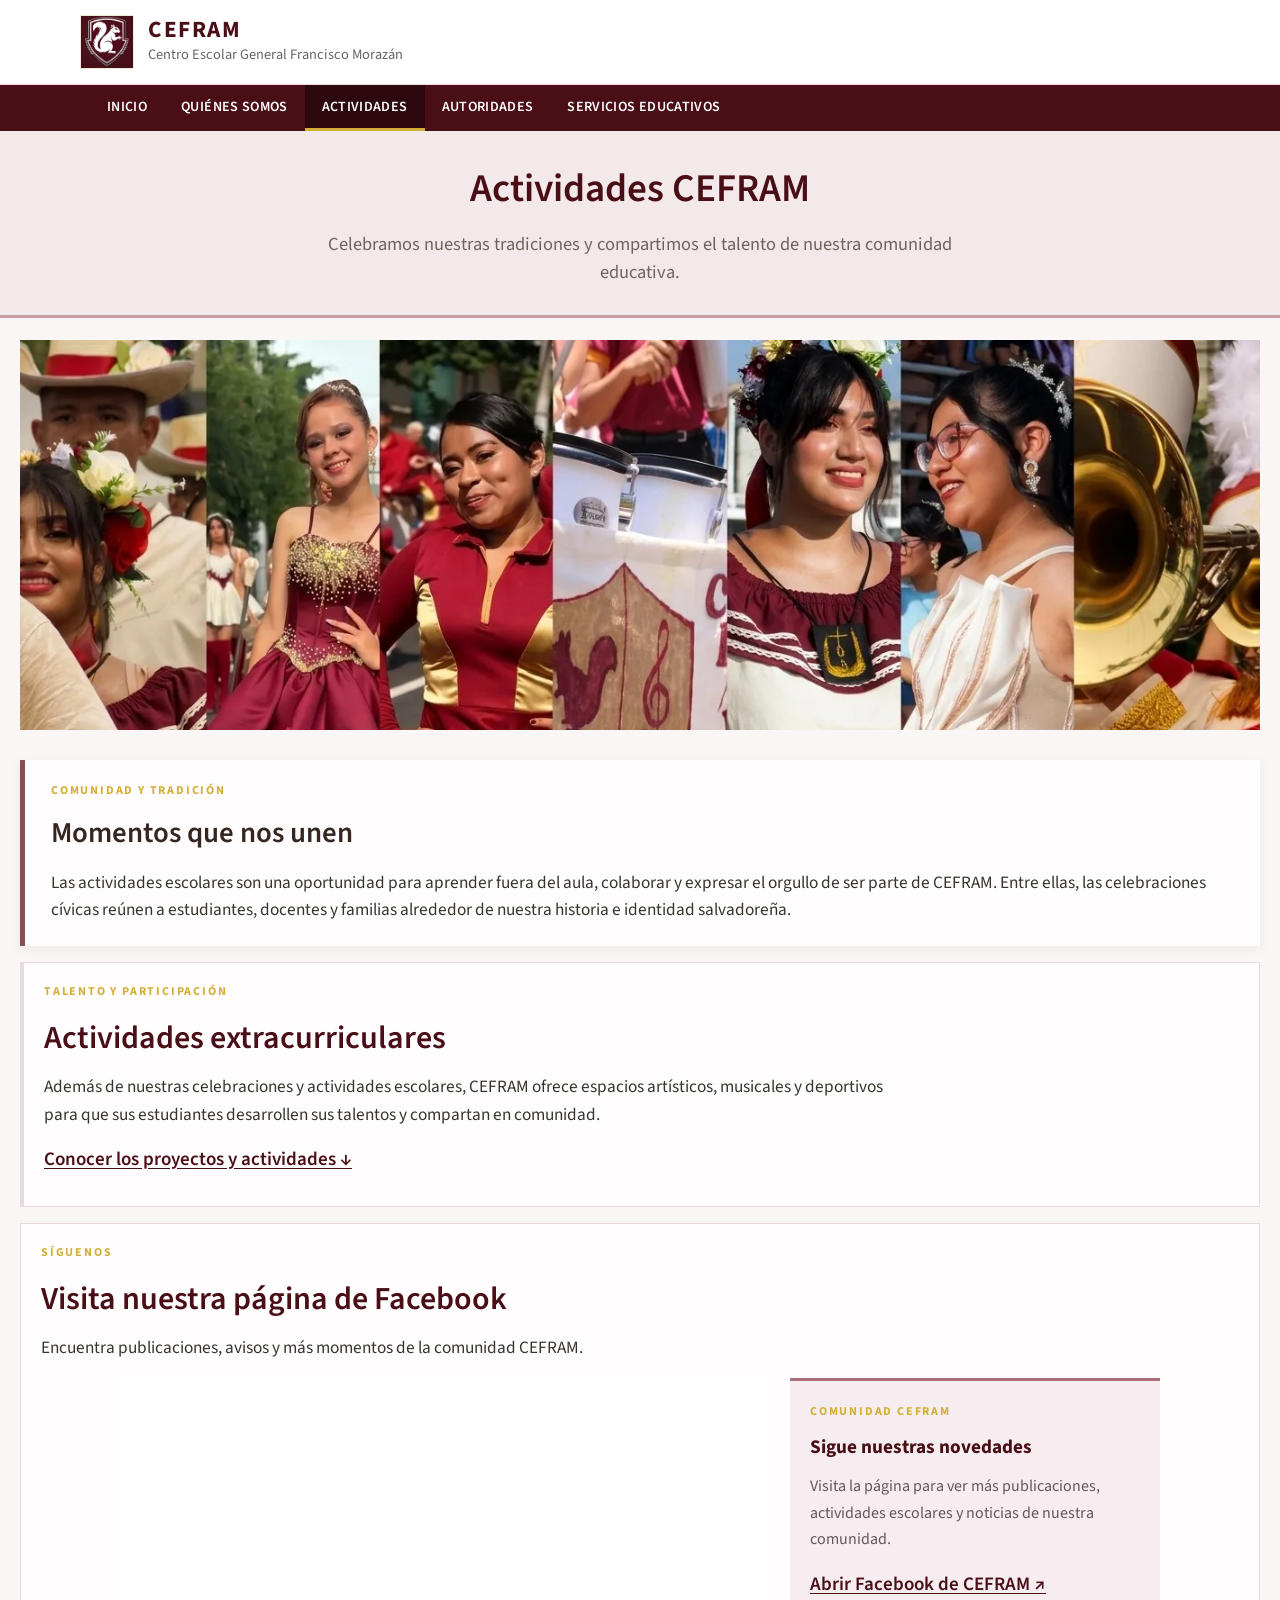
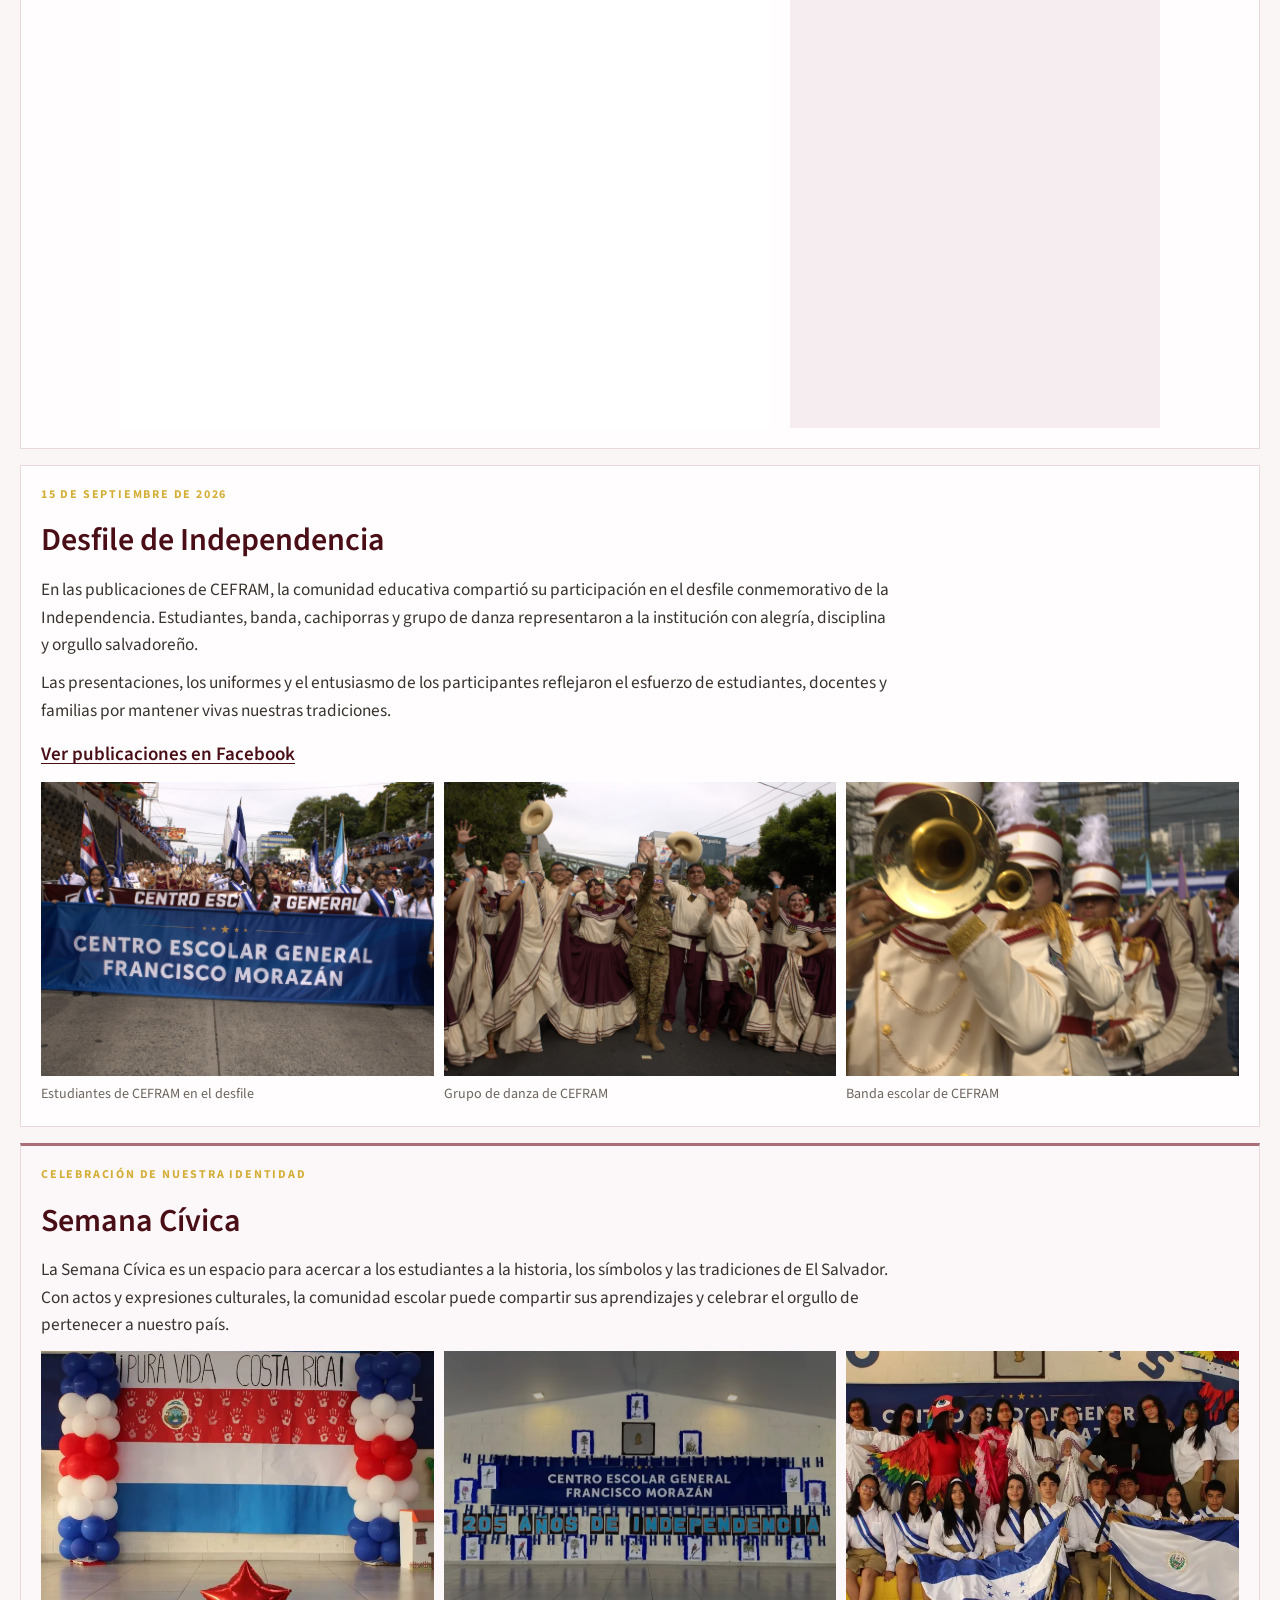
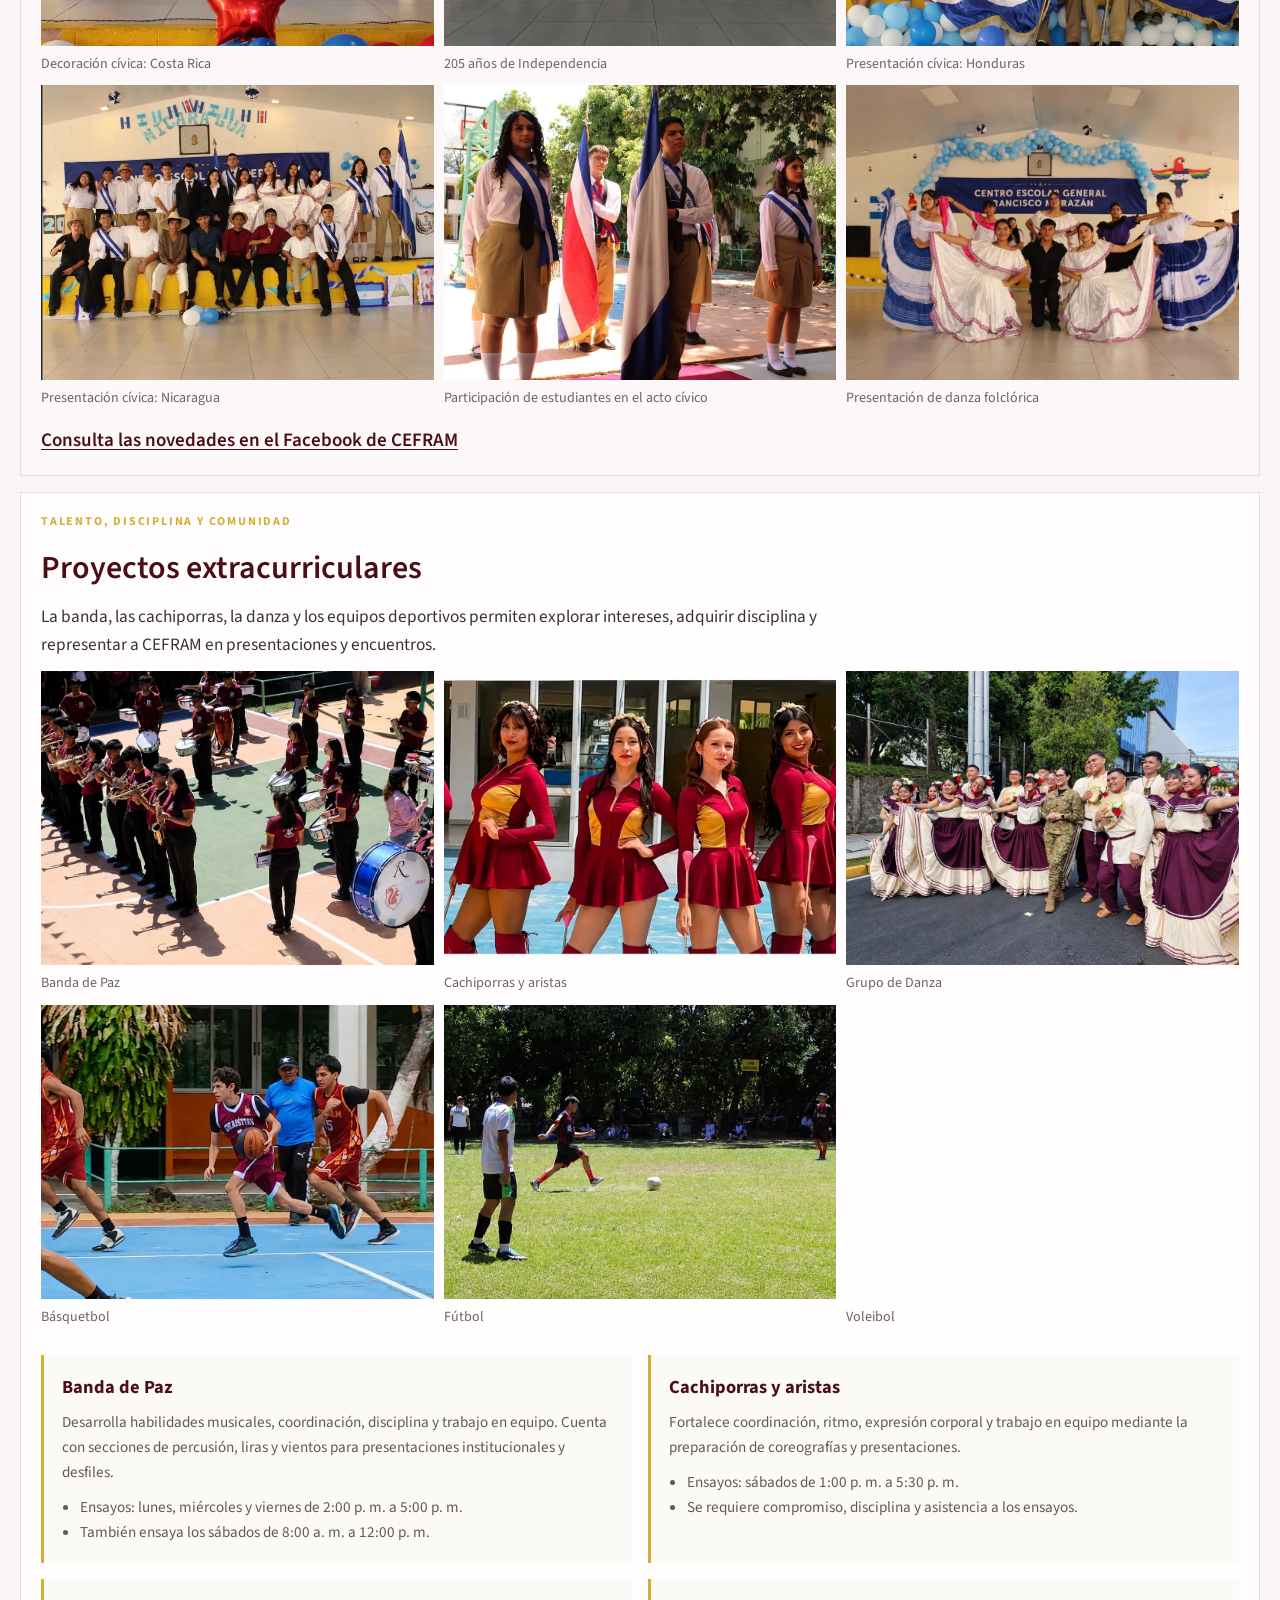
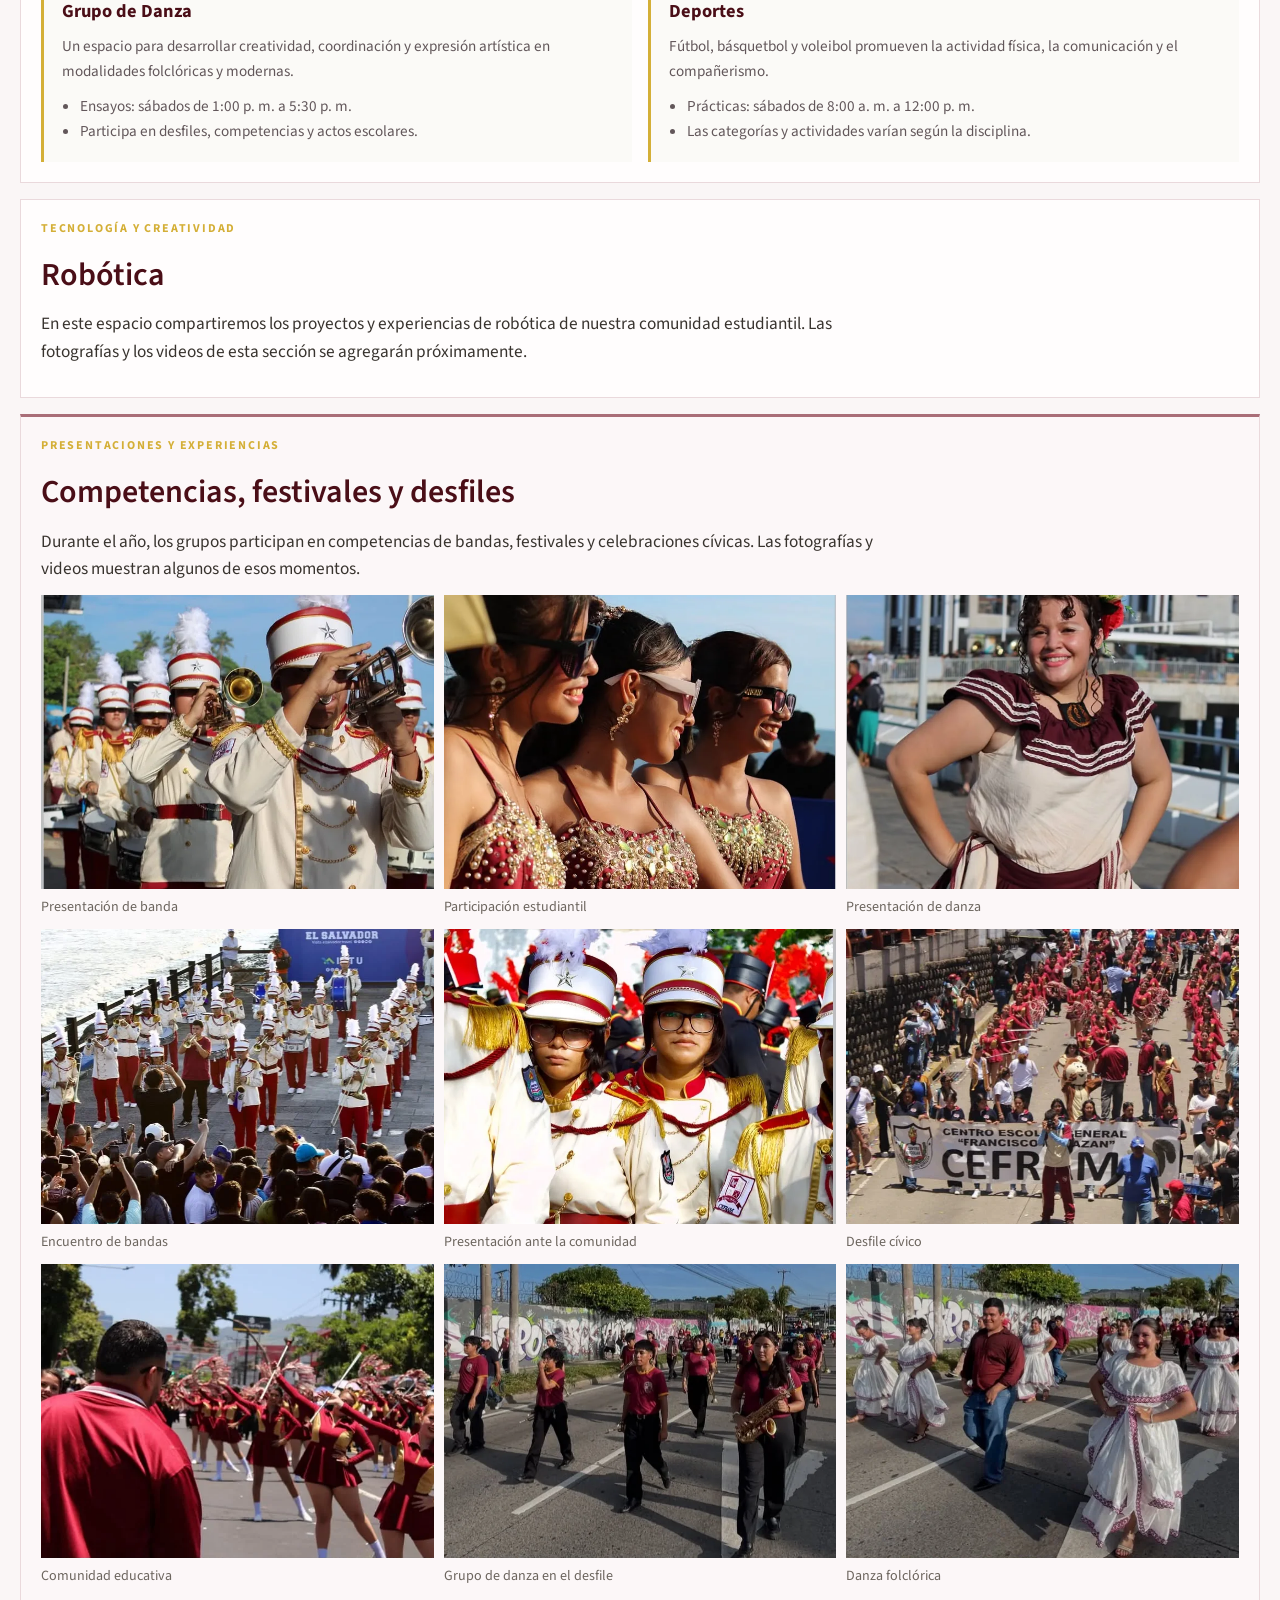
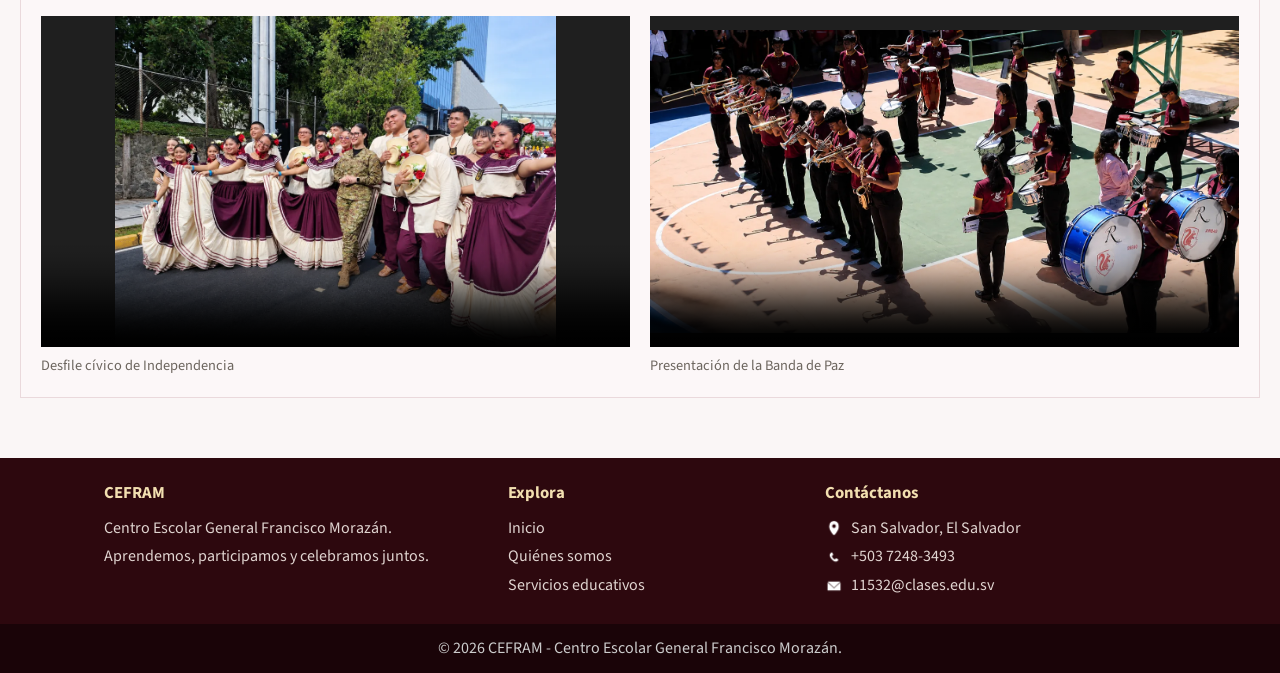
==== Actividades.html @ 5fdf9331 "Consolidate technical programs and add robotics activities section Move tourism and logistics into t" ====
<!DOCTYPE html>
<html lang="es">
<head>
    <meta charset="UTF-8">
    <meta name="viewport" content="width=device-width, initial-scale=1.0">
    <title>Actividades - CEFRAM</title>
    <script>document.documentElement.classList.add('js-loading');</script>
    <link rel="stylesheet" href="assets/css/estilos.css">
    <script src="assets/js/cargando.js" defer></script>
</head>
<body>
    <div class="page-skeleton" role="status" aria-label="Cargando página">
        <div class="skeleton-topbar"></div>
        <div class="skeleton-brand"><i></i><span><b></b><b></b></span></div>
        <div class="skeleton-nav"><i></i><i></i><i></i><i></i><i></i></div>
        <main class="skeleton-content"><div class="skeleton-banner"><i></i><i></i><i></i></div><div class="skeleton-heading"></div><div class="skeleton-copy"><i></i><i></i></div><div class="skeleton-cards"><i></i><i></i><i></i></div></main>
    </div>
    <header>
        <div class="logo-container">
            <div class="logo-icon">CE</div>
            <div class="brand-text">
                <h1>CEFRAM</h1>
                <span>Centro Escolar General Francisco Morazán</span>
            </div>
        </div>
    </header>

    <nav class="navbar" aria-label="Navegación principal">
        <ul class="nav-menu">
            <li><a href="index.html">INICIO</a></li>
            <li><a href="Quienes Somos.html">QUIÉNES SOMOS</a></li>
            <li><a href="Actividades.html" class="active" aria-current="page">ACTIVIDADES</a></li>
            <li><a href="Autoridades.html">AUTORIDADES</a></li>
            <li><a href="Servicios Educativos.html">SERVICIOS EDUCATIVOS</a></li>
        </ul>
    </nav>

    <section class="page-banner">
        <div class="banner-content">
            <h1>Actividades CEFRAM</h1>
            <p>Celebramos nuestras tradiciones y compartimos el talento de nuestra comunidad educativa.</p>
        </div>
    </section>

    <main class="page-container activities-page">
        <figure class="extracurricular-banner">
            <img src="assets/img/extracurricular-banner.webp" alt="Estudiantes de CEFRAM participan en actividades artísticas y cívicas" decoding="async">
        </figure>

        <section class="detail-card activity-intro">
            <span class="section-kicker">Comunidad y tradición</span>
            <h2>Momentos que nos unen</h2>
            <p>Las actividades escolares son una oportunidad para aprender fuera del aula, colaborar y expresar el orgullo de ser parte de CEFRAM. Entre ellas, las celebraciones cívicas reúnen a estudiantes, docentes y familias alrededor de nuestra historia e identidad salvadoreña.</p>
        </section>

        <section class="activity-section extracurricular-cta" aria-labelledby="extracurricular-heading">
            <div class="activity-heading">
                <span class="section-kicker">Talento y participación</span>
                <h2 id="extracurricular-heading">Actividades extracurriculares</h2>
                <p>Además de nuestras celebraciones y actividades escolares, CEFRAM ofrece espacios artísticos, musicales y deportivos para que sus estudiantes desarrollen sus talentos y compartan en comunidad.</p>
                <a class="source-link" href="#proyectos-extracurriculares">Conocer los proyectos y actividades <span aria-hidden="true">↓</span></a>
            </div>
        </section>

        <section class="activity-section facebook-section" aria-labelledby="facebook-heading">
            <div class="activity-heading">
                <span class="section-kicker">Síguenos</span>
                <h2 id="facebook-heading">Visita nuestra página de Facebook</h2>
                <p>Encuentra publicaciones, avisos y más momentos de la comunidad CEFRAM.</p>
            </div>
            <div class="facebook-layout">
                <div class="facebook-embed">
                    <iframe
                        title="Publicaciones de la página de Facebook de CEFRAM"
                        src="https://www.facebook.com/plugins/page.php?href=https%3A%2F%2Fwww.facebook.com%2Fcefram.morazan%2F%3Flocale%3Des_LA&amp;tabs=timeline&amp;width=500&amp;height=650&amp;small_header=true&amp;adapt_container_width=true&amp;hide_cover=false&amp;show_facepile=true&amp;locale=es_LA"
                        width="500"
                        height="650"
                        style="border:none;overflow:hidden"
                        scrolling="no"
                        frameborder="0"
                        allowfullscreen="true"
                        allow="autoplay; clipboard-write; encrypted-media; picture-in-picture">
                    </iframe>
                </div>
                <aside class="facebook-aside">
                    <span class="section-kicker">Comunidad CEFRAM</span>
                    <h3>Sigue nuestras novedades</h3>
                    <p>Visita la página para ver más publicaciones, actividades escolares y noticias de nuestra comunidad.</p>
                    <a href="https://www.facebook.com/cefram.morazan/?locale=es_LA" target="_blank" rel="noopener noreferrer">Abrir Facebook de CEFRAM <span aria-hidden="true">↗</span></a>
                </aside>
            </div>
        </section>

        <section class="activity-section">
            <div class="activity-heading">
                <span class="section-kicker">15 de septiembre de 2026</span>
                <h2>Desfile de Independencia</h2>
                <p>En las publicaciones de CEFRAM, la comunidad educativa compartió su participación en el desfile conmemorativo de la Independencia. Estudiantes, banda, cachiporras y grupo de danza representaron a la institución con alegría, disciplina y orgullo salvadoreño.</p>
                <p>Las presentaciones, los uniformes y el entusiasmo de los participantes reflejaron el esfuerzo de estudiantes, docentes y familias por mantener vivas nuestras tradiciones.</p>
                <a class="source-link" href="https://www.facebook.com/cefram.morazan/" target="_blank" rel="noopener noreferrer">Ver publicaciones en Facebook</a>
            </div>
            <div class="activity-gallery" aria-label="Galería del desfile de Independencia">
                <figure class="photo-slot">
                    <img src="assets/img/desfile-independencia-2536.webp" alt="Estudiantes de CEFRAM participan en el desfile de Independencia" loading="lazy" decoding="async">
                    <figcaption>Estudiantes de CEFRAM en el desfile</figcaption>
                </figure>
                <figure class="photo-slot">
                    <img src="assets/img/desfile-independencia-2396.webp" alt="Grupo de danza de CEFRAM durante el desfile de Independencia" loading="lazy" decoding="async">
                    <figcaption>Grupo de danza de CEFRAM</figcaption>
                </figure>
                <figure class="photo-slot">
                    <img src="assets/img/desfile-independencia-2514.webp" alt="Integrantes de la banda escolar de CEFRAM en el desfile" loading="lazy" decoding="async">
                    <figcaption>Banda escolar de CEFRAM</figcaption>
                </figure>
            </div>
        </section>

        <section class="activity-section civic-section">
            <div class="activity-heading">
                <span class="section-kicker">Celebración de nuestra identidad</span>
                <h2>Semana Cívica</h2>
                <p>La Semana Cívica es un espacio para acercar a los estudiantes a la historia, los símbolos y las tradiciones de El Salvador. Con actos y expresiones culturales, la comunidad escolar puede compartir sus aprendizajes y celebrar el orgullo de pertenecer a nuestro país.</p>
            </div>
            <div class="activity-gallery" aria-label="Galería de la Semana Cívica">
                <figure class="photo-slot">
                    <img src="assets/img/semana-civica-costa-rica.webp" alt="Decoración cívica con los colores y la bandera de Costa Rica" loading="lazy" decoding="async">
                    <figcaption>Decoración cívica: Costa Rica</figcaption>
                </figure>
                <figure class="photo-slot">
                    <img src="assets/img/semana-civica-independencia.webp" alt="Decoración escolar conmemorativa de los 205 años de Independencia" loading="lazy" decoding="async">
                    <figcaption>205 años de Independencia</figcaption>
                </figure>
                <figure class="photo-slot">
                    <img src="assets/img/semana-civica-honduras.webp" alt="Estudiantes en una presentación cívica con la bandera de Honduras" loading="lazy" decoding="async">
                    <figcaption>Presentación cívica: Honduras</figcaption>
                </figure>
                <figure class="photo-slot">
                    <img src="assets/img/semana-civica-nicaragua.webp" alt="Estudiantes durante una presentación cívica dedicada a Nicaragua" loading="lazy" decoding="async">
                    <figcaption>Presentación cívica: Nicaragua</figcaption>
                </figure>
                <figure class="photo-slot">
                    <img src="assets/img/semana-civica-desfile-bandera.webp" alt="Estudiantes portan banderas durante una actividad cívica" loading="lazy" decoding="async">
                    <figcaption>Participación de estudiantes en el acto cívico</figcaption>
                </figure>
                <figure class="photo-slot">
                    <img src="assets/img/semana-civica-danza-folclorica.webp" alt="Estudiantes presentan una danza folclórica con trajes tradicionales" loading="lazy" decoding="async">
                    <figcaption>Presentación de danza folclórica</figcaption>
                </figure>
            </div>
            <a class="source-link" href="https://www.facebook.com/cefram.morazan/" target="_blank" rel="noopener noreferrer">Consulta las novedades en el Facebook de CEFRAM</a>
        </section>

        <section class="activity-section extracurricular-group" id="proyectos-extracurriculares" aria-labelledby="proyectos-heading">
            <div class="activity-heading">
                <span class="section-kicker">Talento, disciplina y comunidad</span>
                <h2 id="proyectos-heading">Proyectos extracurriculares</h2>
                <p>La banda, las cachiporras, la danza y los equipos deportivos permiten explorar intereses, adquirir disciplina y representar a CEFRAM en presentaciones y encuentros.</p>
            </div>

            <div class="activity-gallery extracurricular-gallery">
                <figure class="photo-slot">
                    <img src="assets/img/extracurricular-banda.webp" alt="Integrantes de la Banda de Paz de CEFRAM durante una presentación" loading="lazy" decoding="async">
                    <figcaption>Banda de Paz</figcaption>
                </figure>
                <figure class="photo-slot">
                    <img src="assets/img/extracurricular-cachiporras.webp" alt="Estudiantes del grupo de cachiporras de CEFRAM" loading="lazy" decoding="async">
                    <figcaption>Cachiporras y aristas</figcaption>
                </figure>
                <figure class="photo-slot">
                    <img src="assets/img/extracurricular-danza.webp" alt="Estudiantes de CEFRAM en una presentación de danza folclórica" loading="lazy" decoding="async">
                    <figcaption>Grupo de Danza</figcaption>
                </figure>
                <figure class="photo-slot">
                    <img src="assets/img/extracurricular-basquetbol.webp" alt="Equipo de básquetbol de CEFRAM durante un partido" loading="lazy" decoding="async">
                    <figcaption>Básquetbol</figcaption>
                </figure>
                <figure class="photo-slot">
                    <img src="assets/img/extracurricular-futbol.webp" alt="Estudiantes de CEFRAM jugando fútbol" loading="lazy" decoding="async">
                    <figcaption>Fútbol</figcaption>
                </figure>
                <figure class="photo-slot">
                    <img src="assets/img/extracurricular-voleibol.webp" alt="Equipo de voleibol de CEFRAM durante un juego" loading="lazy" decoding="async">
                    <figcaption>Voleibol</figcaption>
                </figure>
            </div>

            <div class="extracurricular-details">
                <article class="extracurricular-detail">
                    <h3>Banda de Paz</h3>
                    <p>Desarrolla habilidades musicales, coordinación, disciplina y trabajo en equipo. Cuenta con secciones de percusión, liras y vientos para presentaciones institucionales y desfiles.</p>
                    <ul>
                        <li>Ensayos: lunes, miércoles y viernes de 2:00 p. m. a 5:00 p. m.</li>
                        <li>También ensaya los sábados de 8:00 a. m. a 12:00 p. m.</li>
                    </ul>
                </article>
                <article class="extracurricular-detail">
                    <h3>Cachiporras y aristas</h3>
                    <p>Fortalece coordinación, ritmo, expresión corporal y trabajo en equipo mediante la preparación de coreografías y presentaciones.</p>
                    <ul>
                        <li>Ensayos: sábados de 1:00 p. m. a 5:30 p. m.</li>
                        <li>Se requiere compromiso, disciplina y asistencia a los ensayos.</li>
                    </ul>
                </article>
                <article class="extracurricular-detail">
                    <h3>Grupo de Danza</h3>
                    <p>Un espacio para desarrollar creatividad, coordinación y expresión artística en modalidades folclóricas y modernas.</p>
                    <ul>
                        <li>Ensayos: sábados de 1:00 p. m. a 5:30 p. m.</li>
                        <li>Participa en desfiles, competencias y actos escolares.</li>
                    </ul>
                </article>
                <article class="extracurricular-detail">
                    <h3>Deportes</h3>
                    <p>Fútbol, básquetbol y voleibol promueven la actividad física, la comunicación y el compañerismo.</p>
                    <ul>
                        <li>Prácticas: sábados de 8:00 a. m. a 12:00 p. m.</li>
                        <li>Las categorías y actividades varían según la disciplina.</li>
                    </ul>
                </article>
            </div>
        </section>

        <section class="activity-section robotics-section" id="robotica" aria-labelledby="robotica-heading">
            <div class="activity-heading">
                <span class="section-kicker">Tecnología y creatividad</span>
                <h2 id="robotica-heading">Robótica</h2>
                <p>En este espacio compartiremos los proyectos y experiencias de robótica de nuestra comunidad estudiantil. Las fotografías y los videos de esta sección se agregarán próximamente.</p>
            </div>
        </section>

        <section class="activity-section extracurricular-group civic-section" aria-labelledby="encuentros-heading">
            <div class="activity-heading">
                <span class="section-kicker">Presentaciones y experiencias</span>
                <h2 id="encuentros-heading">Competencias, festivales y desfiles</h2>
                <p>Durante el año, los grupos participan en competencias de bandas, festivales y celebraciones cívicas. Las fotografías y videos muestran algunos de esos momentos.</p>
            </div>
            <div class="activity-gallery">
                <figure class="photo-slot">
                    <img src="assets/img/extracurricular-competencia-1.webp" alt="Integrantes de una banda estudiantil durante una competencia" loading="lazy" decoding="async">
                    <figcaption>Presentación de banda</figcaption>
                </figure>
                <figure class="photo-slot">
                    <img src="assets/img/extracurricular-competencia-2.webp" alt="Estudiantes participantes en una competencia artística" loading="lazy" decoding="async">
                    <figcaption>Participación estudiantil</figcaption>
                </figure>
                <figure class="photo-slot">
                    <img src="assets/img/extracurricular-competencia-3.webp" alt="Estudiante de CEFRAM en una presentación de danza" loading="lazy" decoding="async">
                    <figcaption>Presentación de danza</figcaption>
                </figure>
                <figure class="photo-slot">
                    <img src="assets/img/extracurricular-competencia-4.webp" alt="Integrantes de la banda en una competencia" loading="lazy" decoding="async">
                    <figcaption>Encuentro de bandas</figcaption>
                </figure>
                <figure class="photo-slot">
                    <img src="assets/img/extracurricular-competencia-5.webp" alt="Banda escolar durante una presentación ante el público" loading="lazy" decoding="async">
                    <figcaption>Presentación ante la comunidad</figcaption>
                </figure>
                <figure class="photo-slot">
                    <img src="assets/img/extracurricular-desfile-1.webp" alt="Estudiantes de CEFRAM participan en un desfile cívico" loading="lazy" decoding="async">
                    <figcaption>Desfile cívico</figcaption>
                </figure>
                <figure class="photo-slot">
                    <img src="assets/img/extracurricular-desfile-2.webp" alt="Comunidad educativa de CEFRAM durante un desfile" loading="lazy" decoding="async">
                    <figcaption>Comunidad educativa</figcaption>
                </figure>
                <figure class="photo-slot">
                    <img src="assets/img/extracurricular-desfile-3.webp" alt="Estudiantes de danza participan en un desfile" loading="lazy" decoding="async">
                    <figcaption>Grupo de danza en el desfile</figcaption>
                </figure>
                <figure class="photo-slot">
                    <img src="assets/img/extracurricular-desfile-4.webp" alt="Presentación de danza folclórica durante un desfile" loading="lazy" decoding="async">
                    <figcaption>Danza folclórica</figcaption>
                </figure>
            </div>
            <div class="extracurricular-videos">
                <figure>
                    <video controls preload="metadata" poster="assets/img/extracurricular-danza.webp">
                        <source src="assets/img/extracurricular-desfile-independencia.mp4" type="video/mp4">
                        Tu navegador no soporta la reproducción de video.
                    </video>
                    <figcaption>Desfile cívico de Independencia</figcaption>
                </figure>
                <figure>
                    <video controls preload="metadata" poster="assets/img/extracurricular-banda.webp">
                        <source src="assets/img/extracurricular-presentacion-banda.mp4" type="video/mp4">
                        Tu navegador no soporta la reproducción de video.
                    </video>
                    <figcaption>Presentación de la Banda de Paz</figcaption>
                </figure>
            </div>
        </section>
    </main>

    <footer>
        <div class="footer-container">
            <div class="footer-col">
                <h3>CEFRAM</h3>
                <p>Centro Escolar General Francisco Morazán.</p>
                <p>Aprendemos, participamos y celebramos juntos.</p>
            </div>
            <div class="footer-col">
                <h4>Explora</h4>
                <ul>
                    <li><a href="index.html">Inicio</a></li>
                    <li><a href="Quienes Somos.html">Quiénes somos</a></li>
                    <li><a href="Servicios Educativos.html">Servicios educativos</a></li>
                </ul>
            </div>
            <div class="footer-col">
                <h4>Contáctanos</h4>
                <p class="contact-line"><img src="assets/sprites/ubicacion.webp" alt="" class="contact-icon" loading="lazy" decoding="async"> San Salvador, El Salvador</p>
                <p class="contact-line"><img src="assets/sprites/telefono.webp" alt="" class="contact-icon" loading="lazy" decoding="async"> +503 7248-3493</p>
                <p class="contact-line"><img src="assets/sprites/correo.webp" alt="" class="contact-icon" loading="lazy" decoding="async"> 11532@clases.edu.sv</p>
            </div>
        </div>
        <div class="footer-bottom"><p>&copy; 2026 CEFRAM - Centro Escolar General Francisco Morazán.</p></div>
    </footer>
</body>
</html>
---- assets/css/estilos.css ----
/* ===================================================
   CEFRAM - Centro Escolar General Francisco Morazán
   Hoja de estilos única del sitio
   =================================================== */

@import url('https://fonts.googleapis.com/css2?family=Source+Sans+3:wght@400;500;600;700&display=swap');

:root {
  --vino: #4A0E17;
  --vino-oscuro: #2D080E;
  --vino-claro: #6B1423;
  --vino-suave: #f6edef;
  --vino-borde: #ead9dc;
  --dorado: #d4af37;
  --fondo: #f8f8f9;
  --texto: #333333;
  --texto-suave: #666666;
  --sombra: 0 4px 12px rgba(0, 0, 0, 0.08);
}

* { margin: 0; padding: 0; box-sizing: border-box; }

body {
  font-family: 'Source Sans 3', 'Segoe UI', Tahoma, sans-serif;
  background-color: var(--fondo);
  color: var(--texto);
  line-height: 1.6;
}

img { max-width: 100%; }

/* ---------- Encabezado ---------- */
header {
  background-color: #ffffff;
  padding: 12px 30px;
  border-bottom: 1px solid #e2e8f0;
}

.logo-container {
  display: flex;
  align-items: center;
  gap: 12px;
  max-width: 1200px;
  margin: 0 auto;
  text-decoration: none;
}

.logo-icon {
  width: 45px;
  height: 45px;
  border-radius: 50%;
  background-color: #e59866;
  display: flex;
  align-items: center;
  justify-content: center;
  font-size: 1.6rem;
}

.brand-text h1 {
  font-size: 1.4rem;
  letter-spacing: 1px;
  line-height: 1;
  color: var(--vino);
}

.brand-text span {
  display: block;
  margin-top: 3px;
  font-size: 0.85rem;
  color: var(--texto-suave);
}

/* ---------- Navegación ---------- */
.navbar { background-color: var(--vino); }

.nav-menu {
  display: flex;
  justify-content: center;
  list-style: none;
  max-width: 1200px;
  margin: 0 auto;
}

.nav-menu > li { position: relative; }

.nav-menu a {
  display: block;
  padding: 14px 22px;
  color: #ffffff;
  text-decoration: none;
  font-size: 0.85rem;
  font-weight: 700;
  letter-spacing: 0.5px;
  transition: background-color 0.2s ease;
}

.nav-menu a:hover,
.nav-menu a.active { background-color: var(--vino-oscuro); }

.nav-menu a.active { box-shadow: inset 0 -3px 0 var(--dorado); }

.dropdown-menu {
  display: none;
  position: absolute;
  top: 100%;
  left: 0;
  min-width: 220px;
  list-style: none;
  background-color: var(--vino);
  box-shadow: 0 8px 16px rgba(0, 0, 0, 0.3);
  z-index: 100;
}

.dropdown:hover .dropdown-menu,
.dropdown:focus-within .dropdown-menu { display: block; }

.dropdown-menu a {
  white-space: nowrap;
  border-bottom: 1px solid rgba(255, 255, 255, 0.1);
}

.dropdown-menu a.sub-active { background-color: var(--vino-claro); }

/* ---------- Botones generales ---------- */
.btn {
  display: inline-block;
  padding: 12px 26px;
  border-radius: 6px;
  text-decoration: none;
  font-weight: 700;
  transition: all 0.3s ease;
}

.btn-primary { background-color: var(--dorado); color: #3d2b00; }
.btn-primary:hover { background-color: #b8952b; color: #ffffff; }

.btn-secondary { border: 2px solid #ffffff; color: #ffffff; }
.btn-secondary:hover { background-color: #ffffff; color: var(--vino); }

/* ---------- Inicio ---------- */
.hero {
  background: linear-gradient(rgba(74, 14, 23, 0.92), rgba(45, 8, 14, 0.95));
  color: #ffffff;
  padding: 90px 20px;
  text-align: center;
}

.hero-content { max-width: 800px; margin: 0 auto; }
.hero h2 { font-size: 2.6rem; font-weight: 800; margin-bottom: 15px; }
.hero p { font-size: 1.2rem; margin-bottom: 30px; }

.hero-buttons {
  display: flex;
  justify-content: center;
  flex-wrap: wrap;
  gap: 15px;
}

.section { max-width: 1200px; margin: 0 auto; padding: 60px 20px; }
.section-header { text-align: center; margin-bottom: 40px; }

.section-header h2 {
  position: relative;
  display: inline-block;
  padding-bottom: 10px;
  font-size: 2.2rem;
  color: var(--vino);
}

.section-header h2::after {
  content: '';
  position: absolute;
  bottom: 0;
  left: 50%;
  transform: translateX(-50%);
  width: 60px;
  height: 3px;
  background-color: var(--dorado);
}

.cards-grid {
  display: grid;
  grid-template-columns: repeat(auto-fit, minmax(280px, 1fr));
  gap: 25px;
}

.card {
  background-color: #ffffff;
  border-top: 4px solid var(--vino);
  border-radius: 10px;
  padding: 30px;
  box-shadow: var(--sombra);
  transition: all 0.3s ease;
}

.card:hover { transform: translateY(-5px); }
.card-icon { font-size: 2.5rem; margin-bottom: 15px; }
.card h3 { color: var(--vino); margin-bottom: 12px; }

/* ---------- Banner de página (Educación Básica, Quiénes Somos) ---------- */
.page-banner {
  background-color: var(--vino);
  color: #ffffff;
  text-align: center;
  padding: 50px 20px;
  border-bottom: 4px solid var(--vino-claro);
}

.page-icon { display: block; font-size: 3.4rem; margin-bottom: 10px; }
.page-icon img { width: 3.4rem; height: 3.4rem; object-fit: contain; vertical-align: middle; }
.page-banner h1 { font-size: 2.2rem; margin-bottom: 10px; text-transform: uppercase; }
.page-banner p { max-width: 650px; margin: 0 auto; color: #e2c2c6; }

.page-container { max-width: 950px; margin: 40px auto; padding: 0 20px; }

.detail-card {
  background-color: #ffffff;
  border-left: 5px solid var(--vino);
  border-radius: 10px;
  padding: 30px;
  margin-bottom: 30px;
  box-shadow: var(--sombra);
}

.about-campus-photo {
  margin-bottom: 30px;
  overflow: hidden;
  background: #ffffff;
  box-shadow: var(--sombra);
}

.about-campus-photo img {
  display: block;
  width: 100%;
  max-height: 390px;
  object-fit: cover;
  object-position: center 55%;
}

.about-campus-photo figcaption {
  padding: 10px 16px;
  color: var(--texto-suave);
  font-size: 0.9rem;
  text-align: center;
}

.about-emblem {
  display: flex;
  justify-content: center;
  margin: 0 auto 30px;
}

.about-emblem img {
  display: block;
  width: 150px;
  height: 150px;
  object-fit: contain;
}

.authorities-section { margin-bottom: 30px; }

.authorities-heading { margin-bottom: 20px; }

.authorities-heading h2 {
  color: var(--vino);
  font-size: 1.5rem;
}

.authorities-grid {
  display: grid;
  grid-template-columns: repeat(4, minmax(0, 1fr));
  gap: 20px;
}

.authority-card {
  min-width: 0;
  padding: 16px;
  background-color: #ffffff;
  border-top: 3px solid var(--vino);
  box-shadow: var(--sombra);
  text-align: center;
}

.authority-photo {
  display: block;
  width: 100%;
  aspect-ratio: 4 / 5;
  margin-bottom: 14px;
  background-color: var(--fondo);
  object-fit: cover;
  object-position: center;
}

.authority-card h3 {
  margin-bottom: 6px;
  color: var(--vino);
}

.authority-card p {
  color: var(--texto-suave);
  font-size: 0.92rem;
}

@media (max-width: 900px) {
  .authorities-grid { grid-template-columns: repeat(2, minmax(0, 1fr)); }
}

@media (max-width: 480px) {
  .authorities-grid { grid-template-columns: 1fr; }
}

.detail-card h2,
.cycles-section h2 { color: var(--vino); font-size: 1.4rem; margin-bottom: 15px; }

.cycles-section { margin-bottom: 30px; }

.cycles-grid {
  display: grid;
  grid-template-columns: repeat(auto-fit, minmax(260px, 1fr));
  gap: 20px;
}

.cycle-box {
  position: relative;
  background-color: #ffffff;
  border-top: 4px solid var(--vino);
  border-radius: 10px;
  padding: 25px;
  box-shadow: var(--sombra);
}

.cycle-badge {
  position: absolute;
  top: 15px;
  right: 20px;
  font-size: 2rem;
  font-weight: 900;
  color: rgba(74, 14, 23, 0.12);
}

.cycle-box h3 { font-size: 1.1rem; margin-bottom: 10px; }
.cycle-box p { font-size: 0.9rem; color: #555555; }

.action-bar {
  display: flex;
  justify-content: space-between;
  align-items: center;
  flex-wrap: wrap;
  gap: 15px;
  margin-top: 40px;
}

.btn-back { color: var(--vino); font-weight: 700; text-decoration: none; }
.btn-back:hover { text-decoration: underline; }

.btn-mas-info {
  background-color: var(--vino);
  color: #ffffff;
  padding: 12px 28px;
  border-radius: 25px;
  font-weight: 700;
  text-decoration: none;
  transition: background-color 0.2s, transform 0.2s;
}

.btn-mas-info:hover { background-color: var(--vino-claro); transform: scale(1.03); }

/* ---------- Quiénes Somos ---------- */
.about-grid {
  display: grid;
  grid-template-columns: repeat(auto-fit, minmax(300px, 1fr));
  gap: 30px;
  align-items: center;
}

.about-text p { margin-bottom: 15px; font-size: 1.05rem; }

.about-image {
  background-color: #eeeeee;
  border: 3px solid var(--dorado);
  border-radius: 10px;
  box-shadow: var(--sombra);
  padding: 40px 20px;
  text-align: center;
}

.about-image .emoji { font-size: 5rem; }
.about-image h3 { color: var(--vino); margin-top: 10px; }
.about-image p { color: var(--texto-suave); font-size: 0.9rem; }

.mv-grid {
  display: grid;
  grid-template-columns: repeat(auto-fit, minmax(300px, 1fr));
  gap: 25px;
  margin-top: 40px;
}

.mv-card {
  background-color: #ffffff;
  border-left: 5px solid var(--vino);
  border-radius: 10px;
  padding: 35px;
  box-shadow: var(--sombra);
}

.mv-card h3 { color: var(--vino); font-size: 1.5rem; margin-bottom: 15px; }

.symbol-box {
  background-color: rgba(74, 14, 23, 0.05);
  border: 2px dashed var(--vino);
  border-radius: 10px;
  padding: 30px;
  margin-top: 40px;
  text-align: center;
}

.symbol-box .emoji { font-size: 3.5rem; }
.symbol-box h3 { color: var(--vino); margin-bottom: 15px; }

/* ---------- Servicios Educativos y Bachilleratos (tarjetas) ---------- */
.servicios-educativos-section { padding: 60px 20px; }
.contenedor-servicios { max-width: 1100px; margin: 0 auto; }
.cabecera-servicios { text-align: center; margin-bottom: 50px; }

.cabecera-servicios h2 {
  font-size: 2.2rem;
  color: var(--vino);
  margin-bottom: 15px;
  text-transform: uppercase;
}

.cabecera-servicios p { max-width: 700px; margin: 0 auto; font-size: 1.1rem; color: #555555; }

.grid-servicios {
  display: grid;
  grid-template-columns: repeat(auto-fit, minmax(300px, 1fr));
  gap: 30px;
}

.tarjeta-servicio {
  display: flex;
  flex-direction: column;
  align-items: center;
  background-color: #ffffff;
  border-bottom: 5px solid var(--vino);
  border-radius: 12px;
  padding: 40px 25px;
  text-align: center;
  box-shadow: var(--sombra);
  transition: transform 0.3s ease, box-shadow 0.3s ease;
}

.tarjeta-servicio:hover { transform: translateY(-8px); box-shadow: 0 15px 30px rgba(0, 0, 0, 0.15); }
.icono-servicio { font-size: 3.4rem; margin-bottom: 20px; }
.icono-servicio img {
  display: block;
  width: 82px;
  height: 82px;
  object-fit: contain;
}
.tarjeta-servicio h3 { font-size: 1.4rem; margin-bottom: 15px; }
.tarjeta-servicio p { color: var(--texto-suave); margin-bottom: 20px; }

.lista-especialidades { list-style: none; margin-bottom: 25px; }
.lista-especialidades li { padding: 0.25rem 0; font-size: 0.9rem; font-weight: 600; }
.lista-especialidades li::before { content: "•"; color: var(--dorado); margin-right: 0.5rem; }

.btn-leer-mas {
  margin-top: auto;
  padding: 10px 25px;
  background-color: var(--vino);
  color: #ffffff;
  border-radius: 25px;
  font-size: 0.9rem;
  font-weight: 700;
  text-decoration: none;
  transition: background-color 0.3s ease, transform 0.2s ease;
}

.btn-leer-mas:hover { background-color: var(--vino-claro); transform: scale(1.05); }

/* ---------- Páginas de detalle de bachillerato ---------- */
.contenedor-detalle {
  max-width: 900px;
  margin: 2rem auto;
  padding: 2rem;
  background-color: #ffffff;
  border-bottom: 4px solid var(--vino);
  border-radius: 12px;
  box-shadow: 0 4px 20px rgba(0, 0, 0, 0.08);
}

.btn-regresar {
  display: inline-block;
  margin-bottom: 1.5rem;
  color: var(--vino);
  font-weight: 600;
  text-decoration: none;
  transition: transform 0.2s ease;
}

.btn-regresar:hover { transform: translateX(-4px); }

.encabezado-detalle { text-align: center; margin-bottom: 2rem; }
.icono-detalle { font-size: 3rem; }
.encabezado-detalle h2 { color: var(--vino); font-size: 1.9rem; margin-bottom: 0.5rem; }
.encabezado-detalle p { max-width: 600px; margin: 0 auto; color: var(--texto-suave); }

.galeria-seccion { margin-bottom: 2.5rem; }
.galeria-seccion h3 { text-align: center; }

.galeria-seccion h3,
.informacion-detalle h3 { color: var(--vino); font-size: 1.3rem; margin-bottom: 1rem; }

.grid-fotos {
  display: grid;
  grid-template-columns: repeat(auto-fit, minmax(220px, 1fr));
  gap: 1rem;
}

.contenedor-foto {
  height: 240px;
  background-color: #eeeeee;
  border-radius: 8px;
  overflow: hidden;
  box-shadow: var(--sombra);
}

.contenedor-foto img {
  display: block;
  width: 100%;
  height: 100%;
  object-fit: cover;
  object-position: center 25%;
  transition: transform 0.3s ease;
}

.contenedor-foto:hover img { transform: scale(1.05); }

.tarjetas-especialidades { display: flex; flex-direction: column; gap: 1.2rem; }

.item-especialidad { padding-left: 1.5rem; border-left: 3px solid var(--dorado); }
.item-especialidad h4 { color: var(--vino); font-size: 1.1rem; margin-bottom: 0.25rem; }
.item-especialidad p { font-size: 0.95rem; color: #4a5568; }

/* ---------- Pie de página ---------- */
footer {
  background-color: var(--vino-oscuro);
  color: #ffffff;
  text-align: center;
  margin-top: 60px;
}

.footer-container { padding: 30px 20px; }
.footer-bottom { background-color: #1a0408; padding: 12px 20px; font-size: 0.8rem; color: #cccccc; }

/* ---------- Móvil ---------- */
@media (max-width: 768px) {
  header { padding: 12px 20px; }
  .nav-menu { flex-direction: column; }
  .nav-menu a { text-align: center; }
  .dropdown-menu { display: block; position: static; box-shadow: none; background-color: var(--vino-oscuro); }
  .hero h2 { font-size: 2rem; }
  .page-banner h1 { font-size: 1.7rem; }
  .contenedor-detalle { padding: 1.2rem; }
}

/* ---------- Portada CEFRAM ---------- */
.home-page {
  background: #fbfaf7;
  color: #38332e;
}

.home-page .top-bar {
  display: flex;
  justify-content: space-between;
  align-items: center;
  gap: 16px;
  padding: 8px max(24px, calc((100% - 1120px) / 2));
  background: var(--vino-oscuro);
  color: #f8f3eb;
  font-size: 0.82rem;
}

.home-page .top-bar-info,
.home-page .top-bar-links {
  display: flex;
  align-items: center;
  gap: 20px;
}

.home-page .top-bar-info i {
  margin-right: 6px;
  color: var(--dorado);
}

.contact-icon {
  display: inline-block;
  width: 18px;
  height: 18px;
  flex: 0 0 18px;
  object-fit: contain;
}

.home-page .top-bar-info .contact-icon {
  width: 16px;
  height: 16px;
  flex-basis: 16px;
  margin-right: 6px;
}

.home-page .top-bar-info span,
.contact-line {
  display: inline-flex;
  align-items: center;
  gap: 7px;
}

.home-page .top-bar-links { gap: 14px; }

.home-page .top-bar a {
  color: inherit;
  text-decoration: none;
}

.home-page .top-bar a:hover { color: var(--dorado); }

.home-page header {
  padding: 15px 24px;
  border-bottom: 1px solid #eee7dc;
}

.home-page .nav-container {
  display: flex;
  align-items: center;
  max-width: 1120px;
  margin: 0 auto;
}

.home-page .logo-container {
  max-width: none;
  margin: 0;
  gap: 14px;
}

.home-page .logo-icon {
  width: 54px;
  height: 54px;
  flex: 0 0 54px;
  overflow: hidden;
  border: 1px solid #eee7dc;
  border-radius: 50%;
  background: #fff;
}

.home-page .logo-icon img {
  display: block;
  width: 100%;
  height: 100%;
  object-fit: cover;
}

.home-page .brand-text h1 {
  font-family: inherit;
  font-size: 1.45rem;
  letter-spacing: 1.5px;
}

.home-page .brand-text span { font-size: 0.82rem; }

.home-nav { background: var(--vino); }

.home-page .nav-menu {
  flex-wrap: wrap;
  justify-content: flex-start;
  max-width: 1120px;
  padding: 0 10px;
}

.home-page .nav-menu a {
  padding: 12px 17px;
  font-size: 0.8rem;
  font-weight: 600;
  letter-spacing: 0.35px;
  text-transform: uppercase;
}

.home-page .nav-menu a:hover,
.home-page .nav-menu a.active { background: var(--vino-oscuro); }

.home-page .nav-menu a.active { box-shadow: inset 0 -3px 0 var(--dorado); }

.home-page .hero {
  position: relative;
  display: grid;
  min-height: 390px;
  place-items: center;
  overflow: hidden;
  padding: 70px 24px;
  background:
    linear-gradient(90deg, rgba(39, 15, 14, 0.76), rgba(39, 15, 14, 0.38)),
    url("../img/cefram2.webp") center 48% / cover no-repeat;
  text-align: left;
}

.home-page .hero-content {
  position: relative;
  z-index: 1;
  width: min(100%, 900px);
  margin: 0 auto;
}

.home-page .hero-kicker,
.section-kicker {
  display: block;
  margin-bottom: 12px;
  color: var(--dorado);
  font-size: 0.75rem;
  font-weight: 700;
  letter-spacing: 1.8px;
  text-transform: uppercase;
}

.home-page .hero h2 {
  max-width: 620px;
  margin-bottom: 14px;
  font-family: inherit;
  font-size: clamp(2.2rem, 5vw, 3.5rem);
  font-weight: 500;
  line-height: 1.12;
}

.home-page .hero p {
  max-width: 520px;
  margin-bottom: 26px;
  color: #f1e9e1;
  font-size: 1.05rem;
}

.home-page .hero-buttons {
  justify-content: flex-start;
  gap: 12px;
}

.home-page .btn {
  padding: 11px 20px;
  border-radius: 6px;
  font-size: 0.9rem;
  transition: none;
}

.home-page .btn-primary {
  background: var(--dorado);
  color: #2e2111;
}

.home-page .btn-primary:hover { background: #e2c45f; color: #2e2111; }

.home-page .btn-secondary {
  border: 1px solid rgba(255, 255, 255, 0.8);
  color: #fff;
}

.home-page .btn-secondary:hover { background: #fff; color: var(--vino); }

.home-page .home-section {
  max-width: 1120px;
  padding: 54px 24px 62px;
}

.home-page .section-header {
  margin-bottom: 30px;
  text-align: left;
}

.home-page .section-kicker {
  margin-bottom: 5px;
  color: var(--vino-claro);
  letter-spacing: 1.2px;
}

.home-page .section-header h2,
.home-page .values-heading h2 {
  padding: 0;
  color: #35261f;
  font-family: inherit;
  font-size: 2rem;
  font-weight: 500;
}

.home-page .section-header h2::after { content: none; }

.home-page .section-header p {
  margin-top: 7px;
  color: #706960;
}

.home-page .offer-grid {
  grid-template-columns: repeat(3, minmax(0, 1fr));
  gap: 20px;
}

.home-page .offer-card {
  position: relative;
  min-height: 205px;
  padding: 24px 23px;
  border: 1px solid #eee7dc;
  border-top: 3px solid var(--vino);
  border-radius: 0;
  box-shadow: 0 3px 12px rgba(57, 38, 22, 0.05);
  transition: none;
}

.home-page .offer-card:hover { transform: none; }

.home-page .offer-number {
  display: block;
  margin-bottom: 14px;
  color: #a78447;
  font-family: inherit;
  font-size: 0.9rem;
}

.home-page .offer-card h3 {
  margin-bottom: 8px;
  color: var(--vino);
  font-family: inherit;
  font-size: 1.25rem;
  font-weight: 600;
}

.home-page .offer-card p {
  margin-bottom: 18px;
  color: #6c655e;
  font-size: 0.92rem;
}

.home-page .card-link {
  display: inline-flex;
  align-items: center;
  gap: 8px;
  color: var(--vino);
  font-size: 0.87rem;
  font-weight: 700;
  text-decoration: none;
}

.home-page .card-link:hover { text-decoration: underline; }

.home-page .home-values {
  padding: 42px 24px;
  background: #f1eee7;
}

.home-page .values-inner {
  display: grid;
  grid-template-columns: 0.8fr 2fr;
  align-items: start;
  gap: 50px;
  max-width: 1072px;
  margin: 0 auto;
}

.home-page .values-heading h2 {
  font-size: 1.75rem;
  line-height: 1.2;
}

.home-page .values-heading p {
  margin-top: 12px;
  color: #6c655e;
  font-size: 0.92rem;
}

.home-page .values-list {
  display: grid;
  grid-template-columns: repeat(3, minmax(0, 1fr));
  gap: 24px;
}

.home-page .value-item {
  padding-left: 14px;
  border-left: 2px solid #c5a14d;
}

.home-page .value-item h3 {
  margin-bottom: 5px;
  color: var(--vino);
  font-family: inherit;
  font-size: 1.05rem;
}

.home-page .value-item p {
  color: #6c655e;
  font-size: 0.86rem;
}

.home-promo {
  padding: 24px;
  background: #fbfaf7;
}

.home-promo-banners {
  position: relative;
  max-width: 900px;
  margin: 0 auto;
}

.home-promo-slide {
  margin: 0;
  overflow: hidden;
  aspect-ratio: 1640 / 664;
  border-radius: 8px;
  background: var(--vino-oscuro);
}

.home-promo-slide[hidden] { display: none; }

.home-promo-slide img {
  display: block;
  width: 100%;
  height: 100%;
  object-fit: contain;
}

.home-page footer {
  margin-top: 0;
  text-align: left;
}

.home-page .footer-container {
  display: grid;
  grid-template-columns: 1.4fr 1fr 1fr;
  gap: 40px;
  max-width: 1120px;
  margin: 0 auto;
  padding: 34px 24px;
}

.home-page .footer-col h3,
.home-page .footer-col h4 {
  margin-bottom: 10px;
  color: #f2dfb0;
  font-family: inherit;
  font-size: 1.05rem;
}

.home-page .footer-col p,
.home-page .footer-col li {
  margin: 4px 0;
  color: #e0d4d0;
  font-size: 0.88rem;
}

.home-page .footer-col ul { list-style: none; }

.home-page .footer-col a {
  color: inherit;
  text-decoration: none;
}

.home-page .footer-col a:hover { color: var(--dorado); }

.home-page a { transition: none; }

.home-page .footer-bottom {
  text-align: center;
}

.home-page a:focus-visible {
  outline: 3px solid #c5a14d;
  outline-offset: 3px;
}

@media (max-width: 768px) {
  .home-page .top-bar { padding: 8px 20px; }
  .home-page .top-bar-info { flex-wrap: wrap; gap: 5px 14px; }
  .home-page .top-bar-links { flex: 0 0 auto; }
  .home-page header { padding: 13px 20px; }
  .home-page .nav-menu { flex-direction: row; justify-content: center; padding: 4px 10px; }
  .home-page .nav-menu a { padding: 10px 12px; font-size: 0.72rem; }
  .home-page .hero { min-height: 350px; padding: 56px 24px; }
  .home-page .hero h2 { font-size: 2.35rem; }
  .home-page .home-section { padding: 42px 20px; }
  .home-page .offer-grid { grid-template-columns: 1fr; gap: 14px; }
  .home-page .offer-card { min-height: 0; }
  .home-page .values-inner { grid-template-columns: 1fr; gap: 25px; }
  .home-page .values-list { grid-template-columns: 1fr; gap: 18px; }
  .home-page .footer-container { grid-template-columns: 1fr; gap: 22px; padding: 30px 24px; }
}

@media (max-width: 420px) {
  .home-page .top-bar { font-size: 0.74rem; }
  .home-page .brand-text span { max-width: 240px; font-size: 0.74rem; }
  .home-page .nav-menu { align-items: stretch; }
  .home-page .nav-menu > li { flex: 1 1 50%; }
  .home-page .hero h2 { font-size: 2rem; }
  .home-page .hero-buttons { flex-direction: column; align-items: flex-start; }
}

/* ---------- Estilo compartido para las páginas interiores ---------- */
body:not(.home-page) {
  background: #fbfaf7;
  color: #38332e;
}

body:not(.home-page) h1,
body:not(.home-page) h2,
body:not(.home-page) h3,
body:not(.home-page) h4,
body:not(.home-page) button {
  font-family: inherit;
}

body:not(.home-page) header {
  padding: 15px 24px;
  border-bottom-color: #eee7dc;
}

body:not(.home-page) .logo-container {
  max-width: 1120px;
  gap: 14px;
}

body:not(.home-page) .logo-icon {
  width: 54px;
  height: 54px;
  flex: 0 0 54px;
  border: 1px solid #eee7dc;
  border-radius: 0;
  background: #fff url("../img/logo.webp") center / cover no-repeat;
  font-size: 0;
}

body:not(.home-page) .brand-text h1 {
  font-size: 1.45rem;
  letter-spacing: 1.5px;
}

body:not(.home-page) .brand-text span { font-size: 0.82rem; }

body:not(.home-page) .navbar .nav-menu {
  justify-content: flex-start;
  max-width: 1120px;
  padding: 0 10px;
}

body:not(.home-page) .navbar .nav-menu a {
  padding: 12px 17px;
  font-size: 0.8rem;
  font-weight: 600;
  letter-spacing: 0.35px;
  text-transform: uppercase;
  transition: none;
}

body:not(.home-page) .navbar .nav-menu a:hover,
body:not(.home-page) .navbar .nav-menu a.active {
  background: var(--vino-oscuro);
}

body:not(.home-page) .page-banner {
  padding: 42px 20px;
  background: #f1eee7;
  color: #35261f;
  border-bottom: 3px solid #c5a14d;
}

body:not(.home-page) .page-banner h1 {
  font-size: 2rem;
  font-weight: 600;
  text-transform: none;
}

body:not(.home-page) .page-banner p { color: #6c655e; }

body:not(.home-page) .detail-card,
body:not(.home-page) .cycle-box,
body:not(.home-page) .about-image,
body:not(.home-page) .mv-card,
body:not(.home-page) .symbol-box,
body:not(.home-page) .tarjeta-servicio,
body:not(.home-page) .contenedor-detalle,
body:not(.home-page) .contenedor-foto {
  border-radius: 0;
}

body:not(.home-page) .detail-card,
body:not(.home-page) .cycle-box,
body:not(.home-page) .about-image,
body:not(.home-page) .mv-card,
body:not(.home-page) .contenedor-detalle,
body:not(.home-page) .tarjeta-servicio {
  box-shadow: 0 3px 12px rgba(57, 38, 22, 0.06);
}

body:not(.home-page) .tarjeta-servicio {
  border-bottom-width: 3px;
  border-bottom-color: var(--vino);
}

body:not(.home-page) .cabecera-servicios h2 {
  font-size: 2rem;
  font-weight: 600;
  text-transform: none;
}

body:not(.home-page) .btn-leer-mas,
body:not(.home-page) .btn-mas-info,
body:not(.home-page) .btn-primary {
  display: inline-block;
  border-radius: 6px;
  transition: none;
}

body:not(.home-page) .btn-leer-mas {
  padding: 10px 20px;
}

body:not(.home-page) .btn-mas-info,
body:not(.home-page) .btn-primary {
  padding: 11px 20px;
  text-decoration: none;
}

body:not(.home-page) .btn-mas-info:hover,
body:not(.home-page) .btn-leer-mas:hover {
  transform: none;
}

body:not(.home-page) .btn-regresar { transition: none; }
body:not(.home-page) .btn-regresar:hover { transform: none; }

body:not(.home-page) .contenedor-foto img { transition: none; }
body:not(.home-page) .contenedor-foto:hover img { transform: none; }

body:not(.home-page) .tarjeta-servicio,
body:not(.home-page) .card {
  transition: none;
}

body:not(.home-page) .tarjeta-servicio:hover,
body:not(.home-page) .card:hover {
  transform: none;
  box-shadow: 0 3px 12px rgba(57, 38, 22, 0.06);
}

body:not(.home-page) a { transition: none; }

body:not(.home-page) footer {
  text-align: left;
}

body:not(.home-page) .footer-container {
  display: grid;
  grid-template-columns: 1.3fr 1fr 1.2fr;
  gap: 36px;
  max-width: 1120px;
  margin: 0 auto;
  padding: 34px 24px;
}

body:not(.home-page) .footer-col h3,
body:not(.home-page) .footer-col h4 {
  margin-bottom: 9px;
  color: #f2dfb0;
  font-size: 1.05rem;
}

body:not(.home-page) .footer-col p,
body:not(.home-page) .footer-col li {
  margin: 4px 0;
  color: #e0d4d0;
  font-size: 0.9rem;
}

body:not(.home-page) .footer-col ul { list-style: none; }

body:not(.home-page) .footer-col a {
  color: inherit;
  text-decoration: none;
}

body:not(.home-page) .footer-col a:hover { color: var(--dorado); }

body:not(.home-page) .contact-line {
  display: flex;
  align-items: center;
  gap: 8px;
}

body:not(.home-page) .about-page .detail-card h2,
body:not(.home-page) .activities-page h2 {
  margin-bottom: 12px;
  color: #35261f;
  font-size: 1.65rem;
  font-weight: 600;
}

body:not(.home-page) .about-page .detail-card p,
body:not(.home-page) .activity-heading p,
body:not(.home-page) .activity-intro > p {
  margin-top: 10px;
  line-height: 1.75;
}

body:not(.home-page) .history-note {
  color: var(--texto-suave);
  font-size: 0.85rem;
}

body:not(.home-page) .about-page .cycles-section { margin: 36px 0; }

body:not(.home-page) .about-page .cycles-section > h2 {
  margin-bottom: 18px;
  color: var(--vino);
  font-size: 1.5rem;
}

body:not(.home-page) .about-page .cycle-box h3 {
  color: var(--vino);
}

body:not(.home-page) .about-page .values-list {
  grid-template-columns: repeat(2, minmax(0, 1fr));
  gap: 16px;
}

body:not(.home-page) .about-page .value-item {
  min-height: 118px;
  padding: 17px 18px;
  border: 1px solid #eee7dc;
  border-left: 2px solid #c5a14d;
  background: #fff;
}

body:not(.home-page) .activities-page {
  max-width: 1060px;
}

body:not(.home-page) .activity-intro {
  margin-bottom: 36px;
}

body:not(.home-page) .facebook-link,
body:not(.home-page) .source-link {
  display: inline-block;
  margin-top: 16px;
  color: var(--vino);
  font-weight: 600;
  text-decoration: underline;
  text-underline-offset: 3px;
}

body:not(.home-page) .facebook-layout {
  display: grid;
  grid-template-columns: minmax(0, 650px) minmax(220px, 1fr);
  align-items: stretch;
  gap: 20px;
  width: 100%;
  max-width: 1040px;
  margin: 0 auto;
}

body:not(.home-page) .facebook-embed {
  width: 100%;
  max-width: 650px;
  min-height: 650px;
  margin: 0;
  overflow: hidden;
  background: #fff;
}

body:not(.home-page) .facebook-embed iframe {
  display: block;
  width: 100%;
  max-width: 650px;
  height: 650px;
  border: 0;
}

body:not(.home-page) .facebook-aside {
  padding: 22px 20px;
  border-top: 3px solid #a96e78;
  background: #f5edef;
}

body:not(.home-page) .facebook-aside h3 {
  margin: 0 0 10px;
  color: var(--vino);
  font-size: 1.2rem;
}

body:not(.home-page) .facebook-aside p {
  color: #62575a;
  line-height: 1.65;
}

body:not(.home-page) .facebook-aside a {
  display: inline-block;
  margin-top: 18px;
  color: var(--vino);
  font-weight: 600;
  text-decoration: underline;
  text-underline-offset: 3px;
}

body:not(.home-page) .activity-section {
  margin: 40px 0;
  padding: 30px;
  border: 1px solid #eee7dc;
  background: #fff;
}

body:not(.home-page) .activity-heading {
  max-width: 850px;
  margin-bottom: 22px;
}

body:not(.home-page) .activity-heading h2 {
  margin-bottom: 8px;
  color: var(--vino);
  font-size: 1.7rem;
}

body:not(.home-page) .activity-gallery {
  display: grid;
  grid-template-columns: repeat(3, minmax(0, 1fr));
  gap: 16px;
}

body:not(.home-page) .photo-slot {
  min-width: 0;
  margin: 0;
}

body:not(.home-page) .photo-slot img {
  display: block;
  width: 100%;
  aspect-ratio: 4 / 3;
  object-fit: cover;
  object-position: center;
}

body:not(.home-page) .activity-gallery[aria-label="Galería del desfile de Independencia"] .photo-slot:last-child img {
  object-position: center 35%;
}

body:not(.home-page) .photo-placeholder {
  display: grid;
  min-height: 180px;
  place-items: center;
  border: 1px dashed #b8aa93;
  background: #f1eee7;
}

body:not(.home-page) .photo-placeholder::before {
  content: "+";
  color: #897b65;
  font-size: 2rem;
  font-weight: 400;
}

body:not(.home-page) .photo-slot figcaption {
  padding-top: 8px;
  color: #6c655e;
  font-size: 0.88rem;
}

body:not(.home-page) .extracurricular-banner {
  margin: 0 0 30px;
  overflow: hidden;
  background: #fff;
}

body:not(.home-page) .extracurricular-banner img {
  display: block;
  width: 100%;
  height: auto;
  max-height: 390px;
  object-fit: cover;
  object-position: center;
}

body:not(.home-page) .extracurricular-group .activity-gallery .photo-slot img {
  aspect-ratio: 4 / 3;
}

body:not(.home-page) .extracurricular-gallery {
  grid-template-columns: repeat(3, minmax(0, 1fr));
  margin-bottom: 26px;
}

body:not(.home-page) .extracurricular-cta {
  border-left: 4px solid var(--vino);
}

body:not(.home-page) .extracurricular-details {
  display: grid;
  grid-template-columns: repeat(2, minmax(0, 1fr));
  gap: 16px;
}

body:not(.home-page) .extracurricular-detail {
  padding: 18px;
  border-left: 3px solid var(--dorado);
  background: #fbfaf7;
}

body:not(.home-page) .extracurricular-detail h3 {
  margin-bottom: 8px;
  color: var(--vino);
  font-size: 1.15rem;
}

body:not(.home-page) .extracurricular-detail p,
body:not(.home-page) .extracurricular-detail li {
  color: #62575a;
  font-size: 0.95rem;
  line-height: 1.65;
}

body:not(.home-page) .extracurricular-detail ul {
  margin: 10px 0 0 18px;
}

body:not(.home-page) .extracurricular-videos {
  display: grid;
  grid-template-columns: repeat(2, minmax(0, 1fr));
  gap: 20px;
  margin-top: 28px;
}

body:not(.home-page) .extracurricular-videos figure {
  min-width: 0;
  margin: 0;
}

body:not(.home-page) .extracurricular-videos video {
  display: block;
  width: 100%;
  aspect-ratio: 16 / 9;
  background: #1f1f1f;
  object-fit: contain;
}

body:not(.home-page) .extracurricular-videos figcaption {
  padding-top: 8px;
  color: #6c655e;
  font-size: 0.9rem;
}

body:not(.home-page) .civic-section {
  border-top: 3px solid #c5a14d;
}

body:not(.home-page) .footer-bottom {
  text-align: center;
}

body:not(.home-page) .servicios-educativos-section {
  padding-top: 68px;
  padding-bottom: 68px;
}

body:not(.home-page) .cabecera-servicios { margin-bottom: 42px; }

body:not(.home-page) .cabecera-servicios p {
  line-height: 1.75;
}

body:not(.home-page) .grid-servicios { gap: 24px; }

body:not(.home-page) .tarjeta-servicio {
  padding: 34px 26px;
}

body:not(.home-page) .contenedor-detalle {
  max-width: 940px;
  padding: 2.2rem;
}

body:not(.home-page) .informacion-detalle {
  margin-top: 1.5rem;
  line-height: 1.75;
}

body:not(.home-page) .page-container {
  margin-top: 46px;
  margin-bottom: 46px;
}

body:not(.home-page) .detail-card,
body:not(.home-page) .cycle-box {
  padding: 32px;
}

@media (max-width: 768px) {
  body:not(.home-page) .navbar .nav-menu {
    flex-direction: row;
    justify-content: center;
    flex-wrap: wrap;
    padding: 4px 10px;
  }

  body:not(.home-page) .navbar .nav-menu a {
    padding: 10px 12px;
    font-size: 0.72rem;
  }

  body:not(.home-page) .page-banner h1 { font-size: 1.7rem; }

  body:not(.home-page) .footer-container {
    grid-template-columns: 1fr;
    gap: 20px;
    padding: 30px 24px;
  }

  body:not(.home-page) .contenedor-detalle { padding: 1.4rem; }

  body:not(.home-page) .detail-card,
  body:not(.home-page) .cycle-box { padding: 24px; }

  body:not(.home-page) .activity-section { padding: 22px; }
  body:not(.home-page) .activity-gallery { grid-template-columns: repeat(2, minmax(0, 1fr)); }

  body:not(.home-page) .navbar .dropdown-menu,
  .home-page .dropdown-menu {
    display: none;
    position: absolute;
  }

  body:not(.home-page) .navbar .dropdown:focus-within .dropdown-menu,
  .home-page .dropdown:focus-within .dropdown-menu {
    display: block;
    position: static;
  }
}

@media (max-width: 420px) {
  body:not(.home-page) .brand-text span {
    max-width: 240px;
    font-size: 0.74rem;
  }

  body:not(.home-page) .navbar .nav-menu > li { flex: 1 1 50%; }
  body:not(.home-page) .about-page .values-list,
  body:not(.home-page) .activity-gallery { grid-template-columns: 1fr; }
  body:not(.home-page) .activity-section { padding: 18px; }
}

/* ---------- Acentos vino suaves para todo el sitio ---------- */
.home-page {
  background-color: #faf6f6;
}

body {
  font-size: 17px;
}

.home-page .hero { padding-top: 64px; padding-bottom: 64px; }
.home-page .home-section { padding-top: 46px; padding-bottom: 50px; }
.home-page .section-header { margin-bottom: 24px; }
.home-page .offer-grid { gap: 16px; }
.home-page .offer-card { padding: 22px; }
.home-page .home-values { padding-top: 34px; padding-bottom: 34px; }

.home-page header,
body:not(.home-page) header {
  border-bottom-color: var(--vino-borde);
}

.home-page .offer-card {
  background-color: #fffdfd;
  border-color: var(--vino-borde);
  border-top-color: var(--vino);
}

.home-page .section-kicker {
  color: var(--vino-claro);
}

.home-page .home-values {
  background-color: var(--vino-suave);
}

.home-page .value-item {
  border-left-color: #9b6871;
}

body:not(.home-page) {
  background-color: #faf6f6;
}

body:not(.home-page) .page-banner {
  background-color: #f3e8ea;
  border-bottom-color: #c89da5;
}

body:not(.home-page) .page-banner h1 {
  color: var(--vino);
}

body:not(.home-page) .detail-card,
body:not(.home-page) .cycle-box,
body:not(.home-page) .tarjeta-servicio,
body:not(.home-page) .contenedor-detalle {
  background-color: #fffdfd;
}

body:not(.home-page) .detail-card {
  border-left-color: #8a4c57;
}

body:not(.home-page) .cycle-box,
body:not(.home-page) .tarjeta-servicio {
  border-top-color: #8a4c57;
}

body:not(.home-page) .activity-section {
  border-color: var(--vino-borde);
  background-color: #fffdfd;
}

body:not(.home-page) .civic-section {
  background-color: #fcf7f8;
  border-top-color: #a96e78;
}

body:not(.home-page) .photo-placeholder {
  border-color: #c8aab0;
  background-color: #f5edef;
}

body:not(.home-page) .about-page .value-item {
  border-color: var(--vino-borde);
  border-left-color: #a96e78;
  background-color: #fffdfd;
}

body:not(.home-page) .page-container {
  max-width: 1020px;
  margin-top: 38px;
  margin-bottom: 38px;
}

body:not(.home-page) .activities-page { max-width: 1120px; }

body:not(.home-page) .servicios-educativos-section {
  padding-top: 54px;
  padding-bottom: 54px;
}

body:not(.home-page) .cabecera-servicios { margin-bottom: 32px; }

body:not(.home-page) .grid-servicios { gap: 20px; }

body:not(.home-page) .contenedor-detalle {
  max-width: 1000px;
  margin-top: 1.5rem;
  margin-bottom: 1.5rem;
}

body:not(.home-page) .activity-section {
  margin: 30px 0;
  padding: 26px;
}

body:not(.home-page) .activity-intro { margin-bottom: 28px; }

body:not(.home-page) .photo-placeholder { min-height: 195px; }

body:not(.home-page) .facebook-section .activity-heading { margin-bottom: 16px; }

@media (max-width: 840px) {
  body:not(.home-page) .facebook-layout {
    grid-template-columns: minmax(0, 1fr);
    max-width: 500px;
  }

  body:not(.home-page) .facebook-embed {
    max-width: 100%;
  }

  body:not(.home-page) .facebook-aside {
    padding: 18px;
  }
}

/* ---------- Escala de contenido y espacios más compactos ---------- */
body {
  font-size: 18px;
  line-height: 1.55;
}

p { font-size: 1rem; }

.home-page .hero {
  min-height: 410px;
  padding-top: 58px;
  padding-bottom: 58px;
}

.home-page .hero p {
  font-size: 1.12rem;
  line-height: 1.5;
}

.home-page .home-section {
  max-width: 1200px;
  padding-top: 38px;
  padding-bottom: 40px;
}

.home-page .section-header { margin-bottom: 20px; }

.home-page .section-header h2,
.home-page .values-heading h2 {
  font-size: 2.15rem;
}

.home-page .section-header p,
.home-page .offer-card p,
.home-page .values-heading p,
.home-page .value-item p {
  font-size: 1rem;
}

.home-page .offer-card {
  min-height: 220px;
  padding: 22px 24px;
}

.home-page .offer-card h3 { font-size: 1.4rem; }
.home-page .home-values { padding: 30px 24px; }
.home-page .values-inner { gap: 34px; }
.home-page .values-list { gap: 18px; }

body:not(.home-page) .page-banner {
  padding: 34px 20px;
}

body:not(.home-page) .page-banner h1 { font-size: 2.25rem; }
body:not(.home-page) .page-banner p { font-size: 1.08rem; }

body:not(.home-page) .page-container {
  max-width: 1160px;
  margin-top: 28px;
  margin-bottom: 28px;
}

body:not(.home-page) .activities-page { max-width: 1220px; }

body:not(.home-page) .detail-card,
body:not(.home-page) .cycle-box {
  padding: 26px 28px;
}

body:not(.home-page) .detail-card h2,
body:not(.home-page) .cycles-section > h2 {
  font-size: 1.65rem;
}

body:not(.home-page) .detail-card p,
body:not(.home-page) .cycle-box p,
body:not(.home-page) .about-page .detail-card p,
body:not(.home-page) .activity-heading p,
body:not(.home-page) .activity-intro > p,
body:not(.home-page) .informacion-detalle p {
  font-size: 1.04rem;
  line-height: 1.6;
}

body:not(.home-page) .about-page .cycles-section { margin: 26px 0; }

body:not(.home-page) .about-page .cycles-grid {
  grid-template-columns: repeat(3, minmax(0, 1fr));
  gap: 16px;
}

body:not(.home-page) .about-page .cycle-box h3 { font-size: 1.2rem; }

body:not(.home-page) .about-page .values-list {
  display: grid;
  grid-template-columns: repeat(2, minmax(0, 1fr));
  gap: 12px;
}

body:not(.home-page) .about-page .value-item {
  min-height: 0;
  padding: 14px 16px;
}

body:not(.home-page) .servicios-educativos-section {
  padding: 38px 20px;
}

body:not(.home-page) .contenedor-servicios { max-width: 1180px; }

body:not(.home-page) .cabecera-servicios { margin-bottom: 24px; }

body:not(.home-page) .cabecera-servicios h2 { font-size: 2.2rem; }

body:not(.home-page) .cabecera-servicios p {
  font-size: 1.15rem;
  line-height: 1.6;
}

body:not(.home-page) .grid-servicios { gap: 16px; }

body:not(.home-page) .tarjeta-servicio {
  padding: 26px 24px;
}

body:not(.home-page) .icono-servicio {
  margin-bottom: 14px;
  font-size: 3rem;
}

body:not(.home-page) .tarjeta-servicio h3 { font-size: 1.45rem; }

body:not(.home-page) .tarjeta-servicio p {
  font-size: 1rem;
  line-height: 1.55;
}

body:not(.home-page) .contenedor-detalle {
  max-width: 1120px;
  padding: 1.7rem 1.8rem;
}

body:not(.home-page) .encabezado-detalle { margin-bottom: 1.5rem; }

body:not(.home-page) .encabezado-detalle h2 { font-size: 2.1rem; }

body:not(.home-page) .encabezado-detalle p { font-size: 1.08rem; }

body:not(.home-page) .galeria-seccion { margin-bottom: 1.8rem; }

body:not(.home-page) .contenedor-foto { height: 270px; }

body:not(.home-page) .activity-section {
  margin: 22px 0;
  padding: 22px;
}

body:not(.home-page) .activity-intro { margin-bottom: 20px; }

body:not(.home-page) .activity-heading {
  margin-bottom: 16px;
}

body:not(.home-page) .activity-heading h2 { font-size: 1.9rem; }

body:not(.home-page) .activity-gallery { gap: 12px; }

body:not(.home-page) .photo-placeholder { min-height: 220px; }

body:not(.home-page) .footer-container {
  gap: 24px;
  padding-top: 26px;
  padding-bottom: 26px;
}

@media (max-width: 768px) {
  body { font-size: 17px; }

  .home-page .hero { min-height: 360px; }

  .home-page .section-header h2,
  .home-page .values-heading h2 { font-size: 1.9rem; }

  body:not(.home-page) .about-page .cycles-grid {
    grid-template-columns: 1fr;
  }

  body:not(.home-page) .contenedor-foto { height: 230px; }

  body:not(.home-page) .photo-placeholder { min-height: 190px; }
}

@media (max-width: 420px) {
  .home-page .offer-card { min-height: 0; }

  body:not(.home-page) .page-banner h1 { font-size: 1.9rem; }

  body:not(.home-page) .contenedor-detalle { padding: 1.2rem; }

  body:not(.home-page) .activity-section { padding: 16px; }
}

/* ---------- Contenido más visible y mejor aprovechado ---------- */
body {
  font-size: 19px;
}

.home-page .top-bar,
.home-page .brand-text span,
body:not(.home-page) .brand-text span {
  font-size: 0.9rem;
}

.home-page .nav-menu a,
body:not(.home-page) .navbar .nav-menu a {
  font-size: 0.88rem;
}

.home-page .hero {
  min-height: 430px;
  padding: 52px 24px;
}

.home-page .hero h2 { font-size: clamp(2.6rem, 5vw, 3.8rem); }
.home-page .hero p { font-size: 1.2rem; }
.home-page .home-section { max-width: 1260px; padding: 32px 24px 36px; }
.home-page .section-header h2,
.home-page .values-heading h2 { font-size: 2.35rem; }
.home-page .section-header p,
.home-page .offer-card p,
.home-page .values-heading p,
.home-page .value-item p { font-size: 1.08rem; }
.home-page .offer-card { min-height: 230px; padding: 22px 25px; }
.home-page .offer-card h3 { font-size: 1.55rem; }
.home-page .home-values { padding: 26px 24px; }

body:not(.home-page) .page-banner { padding: 28px 20px; }
body:not(.home-page) .page-banner h1 { font-size: 2.45rem; }
body:not(.home-page) .page-banner p { font-size: 1.15rem; }
body:not(.home-page) .page-container { max-width: 1240px; margin-top: 22px; margin-bottom: 22px; }
body:not(.home-page) .activities-page { max-width: 1280px; }

body:not(.home-page) .detail-card,
body:not(.home-page) .cycle-box { padding: 22px 26px; }

body:not(.home-page) .detail-card h2,
body:not(.home-page) .cycles-section > h2 { font-size: 1.8rem; }

body:not(.home-page) .detail-card p,
body:not(.home-page) .cycle-box p,
body:not(.home-page) .about-page .detail-card p,
body:not(.home-page) .activity-heading p,
body:not(.home-page) .activity-intro > p,
body:not(.home-page) .informacion-detalle p { font-size: 1.08rem; }

body:not(.home-page) .about-page .cycles-section { margin: 20px 0; }
body:not(.home-page) .about-page .cycles-grid { gap: 12px; }
body:not(.home-page) .about-page .cycle-box { padding: 20px; }
body:not(.home-page) .about-page .cycle-box h3 { font-size: 1.3rem; }

body:not(.home-page) .about-page .values-list { gap: 10px; }
body:not(.home-page) .about-page .value-item { padding: 12px 16px; }
body:not(.home-page) .about-page .value-item p { font-size: 1.02rem; }

body:not(.home-page) .servicios-educativos-section { padding: 30px 20px; }
body:not(.home-page) .contenedor-servicios { max-width: 1240px; }
body:not(.home-page) .cabecera-servicios { margin-bottom: 18px; }
body:not(.home-page) .cabecera-servicios h2 { font-size: 2.4rem; }
body:not(.home-page) .cabecera-servicios p { font-size: 1.2rem; }
body:not(.home-page) .grid-servicios { gap: 12px; }
body:not(.home-page) .tarjeta-servicio { padding: 22px 22px; }
body:not(.home-page) .tarjeta-servicio h3 { font-size: 1.55rem; }
body:not(.home-page) .tarjeta-servicio p { font-size: 1.08rem; }

body:not(.home-page) .contenedor-detalle {
  max-width: 1180px;
  margin-top: 1rem;
  margin-bottom: 1rem;
  padding: 1.4rem 1.6rem;
}

body:not(.home-page) .encabezado-detalle { margin-bottom: 1.2rem; }
body:not(.home-page) .encabezado-detalle h2 { font-size: 2.3rem; }
body:not(.home-page) .encabezado-detalle p { font-size: 1.18rem; }
body:not(.home-page) .galeria-seccion { margin-bottom: 1.4rem; }
body:not(.home-page) .contenedor-foto { height: 300px; }

body:not(.home-page) .activity-section {
  margin: 16px 0;
  padding: 20px;
}

body:not(.home-page) .activity-intro { margin-bottom: 14px; }
body:not(.home-page) .activity-heading { margin-bottom: 12px; }
body:not(.home-page) .activity-heading h2 { font-size: 2rem; }
body:not(.home-page) .activity-gallery { gap: 10px; }
body:not(.home-page) .photo-placeholder { min-height: 230px; }

body:not(.home-page) .footer-container { padding: 22px 24px; }
body:not(.home-page) .footer-col p,
body:not(.home-page) .footer-col li { font-size: 1rem; }

@media (max-width: 768px) {
  body { font-size: 18px; }

  .home-page .hero { min-height: 370px; padding: 44px 20px; }
  .home-page .hero h2 { font-size: 2.6rem; }
  .home-page .hero p { font-size: 1.1rem; }
  .home-page .home-section { padding: 26px 18px 30px; }
  .home-page .offer-card { min-height: 0; padding: 20px; }
  .home-page .home-values { padding: 24px 18px; }
  .home-promo { padding: 18px 12px; }

  body:not(.home-page) .page-banner { padding: 24px 18px; }
  body:not(.home-page) .page-banner h1 { font-size: 2rem; }
  body:not(.home-page) .page-container { margin-top: 18px; margin-bottom: 18px; }
  body:not(.home-page) .detail-card,
  body:not(.home-page) .cycle-box { padding: 20px; }
  body:not(.home-page) .activity-section { margin: 14px 0; padding: 18px; }
  body:not(.home-page) .extracurricular-gallery { grid-template-columns: repeat(2, minmax(0, 1fr)); }
  body:not(.home-page) .extracurricular-details,
  body:not(.home-page) .extracurricular-videos { grid-template-columns: 1fr; }
  body:not(.home-page) .photo-placeholder { min-height: 190px; }
  body:not(.home-page) .contenedor-detalle { padding: 1.2rem; }
  body:not(.home-page) .contenedor-foto { height: 240px; }
}

@media (max-width: 420px) {
  body { font-size: 17px; }
  .home-page .hero h2 { font-size: 2.25rem; }
  body:not(.home-page) .activity-section { padding: 14px; }
}

/* ---------- Skeleton de carga ---------- */
.page-skeleton { display: none; }

html.js-loading,
html.js-loading body {
  min-height: 100%;
  background: #fbfaf7;
}

html.js-loading body > :not(.page-skeleton) { visibility: hidden; }

html.js-loading body > .page-skeleton {
  position: fixed;
  z-index: 9999;
  inset: 0;
  display: block;
  overflow: hidden;
  background: #fbfaf7;
}

.skeleton-topbar {
  height: 36px;
  background: var(--vino-oscuro);
}

.skeleton-brand {
  display: flex;
  align-items: center;
  gap: 14px;
  max-width: 1120px;
  height: 84px;
  margin: 0 auto;
  padding: 12px 24px;
}

.skeleton-brand > i,
.skeleton-brand b,
.skeleton-nav i,
.skeleton-banner i,
.skeleton-heading,
.skeleton-copy i,
.skeleton-cards i {
  display: block;
  background: linear-gradient(100deg, #eee9e5 25%, #f8f5f2 40%, #eee9e5 60%);
  background-size: 300% 100%;
  animation: skeleton-shimmer 1.4s ease-in-out infinite;
}

.skeleton-brand > i {
  width: 54px;
  height: 54px;
  flex: 0 0 54px;
  border-radius: 50%;
}

.skeleton-brand > span {
  display: grid;
  gap: 8px;
  width: min(260px, 55vw);
}

.skeleton-brand b:first-child { width: 42%; height: 16px; }
.skeleton-brand b:last-child { width: 100%; height: 11px; }

.skeleton-nav {
  display: flex;
  justify-content: center;
  gap: 18px;
  min-height: 46px;
  padding: 10px 20px;
  background: var(--vino);
}

.skeleton-nav i { width: 104px; height: 20px; background-color: rgba(255,255,255,.2); }

.skeleton-content {
  width: min(1120px, calc(100% - 40px));
  margin: 28px auto;
}

.skeleton-banner {
  display: grid;
  align-content: center;
  gap: 14px;
  height: 190px;
  margin-bottom: 30px;
  padding: 28px;
  background: #f1eee7;
}

.skeleton-banner i { width: min(420px, 80%); height: 18px; }
.skeleton-banner i:first-child { width: min(320px, 70%); height: 32px; }
.skeleton-banner i:last-child { width: min(520px, 88%); height: 13px; }

.skeleton-heading {
  width: min(300px, 70%);
  height: 24px;
  margin: 0 auto 18px;
}

.skeleton-copy {
  display: grid;
  gap: 10px;
  width: min(720px, 100%);
  margin: 0 auto 28px;
}

.skeleton-copy i { height: 13px; }
.skeleton-copy i:last-child { width: 72%; }

.skeleton-cards {
  display: grid;
  grid-template-columns: repeat(3, minmax(0, 1fr));
  gap: 18px;
}

.skeleton-cards i {
  min-height: 150px;
  border: 1px solid #eee7dc;
  border-top: 3px solid var(--vino);
  background-color: #fff;
}

@keyframes skeleton-shimmer {
  to { background-position: -150% 0; }
}

@media (max-width: 700px) {
  .skeleton-brand { height: 72px; }
  .skeleton-nav { gap: 8px; }
  .skeleton-nav i { width: 16%; }
  .skeleton-banner { height: 160px; }
  .skeleton-cards { grid-template-columns: 1fr; }
  .skeleton-cards i { min-height: 80px; }
}

@media (prefers-reduced-motion: reduce) {
  .skeleton-brand > i,
  .skeleton-brand b,
  .skeleton-nav i,
  .skeleton-banner i,
  .skeleton-heading,
  .skeleton-copy i,
  .skeleton-cards i {
    animation: none;
  }
}

body:not(.home-page) .especialidades-tecnicas {
  display: grid;
  gap: 2rem;
  margin-top: 2rem;
}

body:not(.home-page) .especialidad-bloque {
  overflow: hidden;
  border: 1px solid #eadfda;
  border-left: 6px solid var(--vino);
  border-radius: 14px;
  background: #fff;
  box-shadow: var(--sombra);
}

body:not(.home-page) .especialidad-bloque:nth-child(even) {
  border-left-color: var(--dorado);
  background: #fffdf9;
}

body:not(.home-page) .especialidad-contenido {
  position: relative;
  padding: 2rem 2rem 1.5rem;
}

body:not(.home-page) .especialidad-numero {
  display: inline-block;
  margin-bottom: 0.5rem;
  color: var(--vino);
  font-size: 0.85rem;
  font-weight: 700;
  letter-spacing: 0.12em;
}

body:not(.home-page) .especialidad-contenido h3 {
  margin: 0 0 1rem;
  color: var(--vino);
  font-size: 1.65rem;
}

body:not(.home-page) .especialidad-contenido p {
  margin: 0 0 0.9rem;
  line-height: 1.75;
}

body:not(.home-page) .especialidad-contenido p:last-child { margin-bottom: 0; }

body:not(.home-page) .galeria-especialidad {
  padding: 1.5rem 2rem 2rem;
  border-top: 1px solid #eadfda;
  background: rgba(246, 242, 238, 0.55);
}

body:not(.home-page) .galeria-especialidad h4 {
  margin: 0 0 1rem;
  color: var(--vino);
  font-size: 1.15rem;
}

body:not(.home-page) .galeria-especialidad .contenedor-foto { height: 250px; }

body:not(.home-page) .galeria-especialidad .contenedor-foto:has(img[src*="IMG_"]) {
  height: auto;
  aspect-ratio: 3 / 4;
}

body:not(.home-page) .galeria-contable .grid-fotos {
  grid-template-columns: minmax(0, 420px);
  justify-content: center;
}

body:not(.home-page) .espacios-imagenes {
  display: grid;
  grid-template-columns: repeat(3, minmax(0, 1fr));
  gap: 1rem;
}

body:not(.home-page) .espacio-imagen {
  display: grid;
  min-height: 200px;
  place-items: center;
  border: 2px dashed #cdbdb6;
  border-radius: 8px;
  background: #f8f5f2;
}

body:not(.home-page) .espacio-imagen span {
  color: #8b7770;
  font-size: 2rem;
  font-weight: 300;
}

body:not(.home-page) .nota-galeria {
  margin: 0.75rem 0 0;
  color: var(--texto-suave);
  font-size: 0.9rem;
}

body:not(.home-page) .icono-detalle img {
  display: inline-block;
  width: 3.5rem;
  height: 3.5rem;
  object-fit: contain;
  vertical-align: middle;
}

body:not(.home-page) .tarjeta-servicio,
body:not(.home-page) .tarjeta-servicio p {
  border-radius: 0;
}

body:not(.home-page) .cycle-gallery {
  display: grid;
  grid-template-columns: repeat(auto-fit, minmax(220px, 1fr));
  gap: 1rem;
  margin-top: 1.25rem;
}

body:not(.home-page) .cycle-gallery .contenedor-foto {
  height: 220px;
  margin: 0;
}

@media (max-width: 600px) {
  body:not(.home-page) .especialidades-tecnicas { gap: 1.25rem; }
  body:not(.home-page) .especialidad-contenido { padding: 1.4rem 1.2rem; }
  body:not(.home-page) .especialidad-contenido h3 { font-size: 1.4rem; }
  body:not(.home-page) .galeria-especialidad { padding: 1.2rem; }
  body:not(.home-page) .especialidades-tecnicas .grid-fotos,
  body:not(.home-page) .espacios-imagenes { grid-template-columns: 1fr; }
  body:not(.home-page) .galeria-especialidad .contenedor-foto { height: 230px; }
  body:not(.home-page) .espacio-imagen { min-height: 130px; }
}
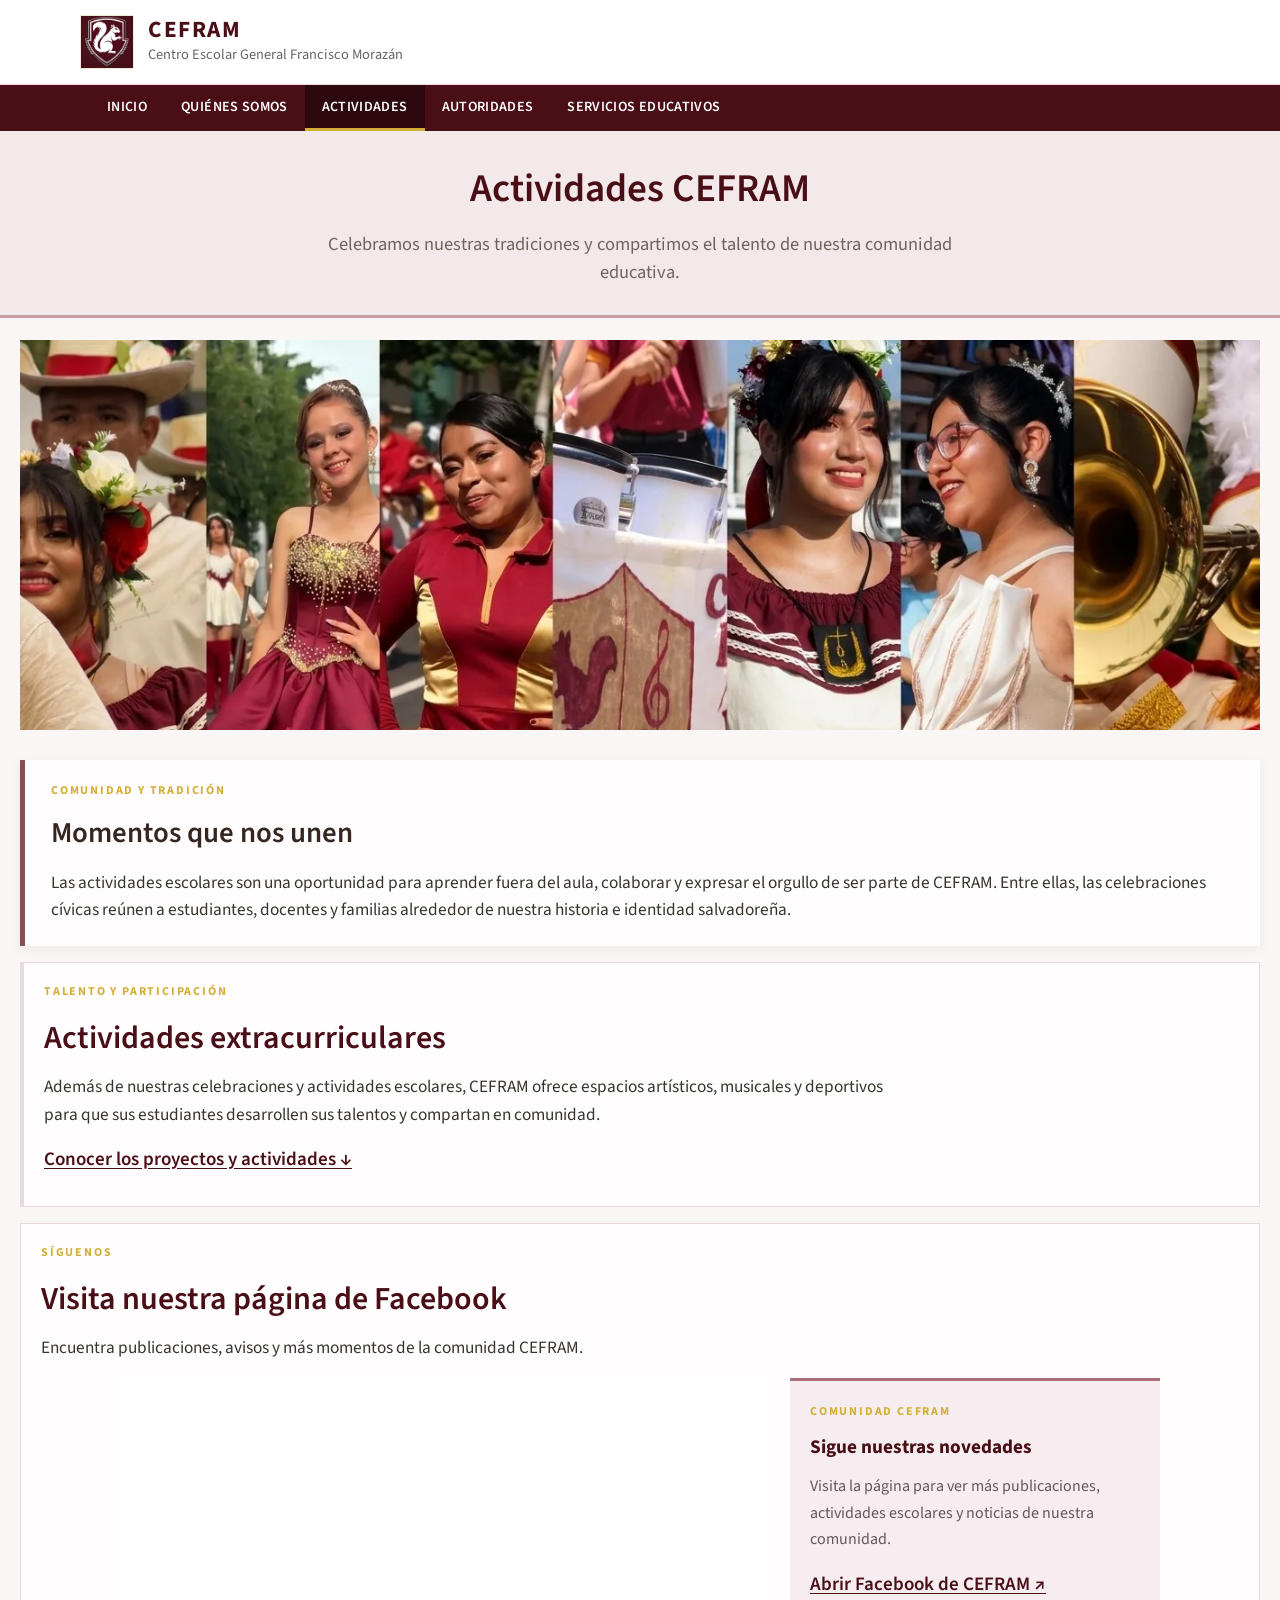
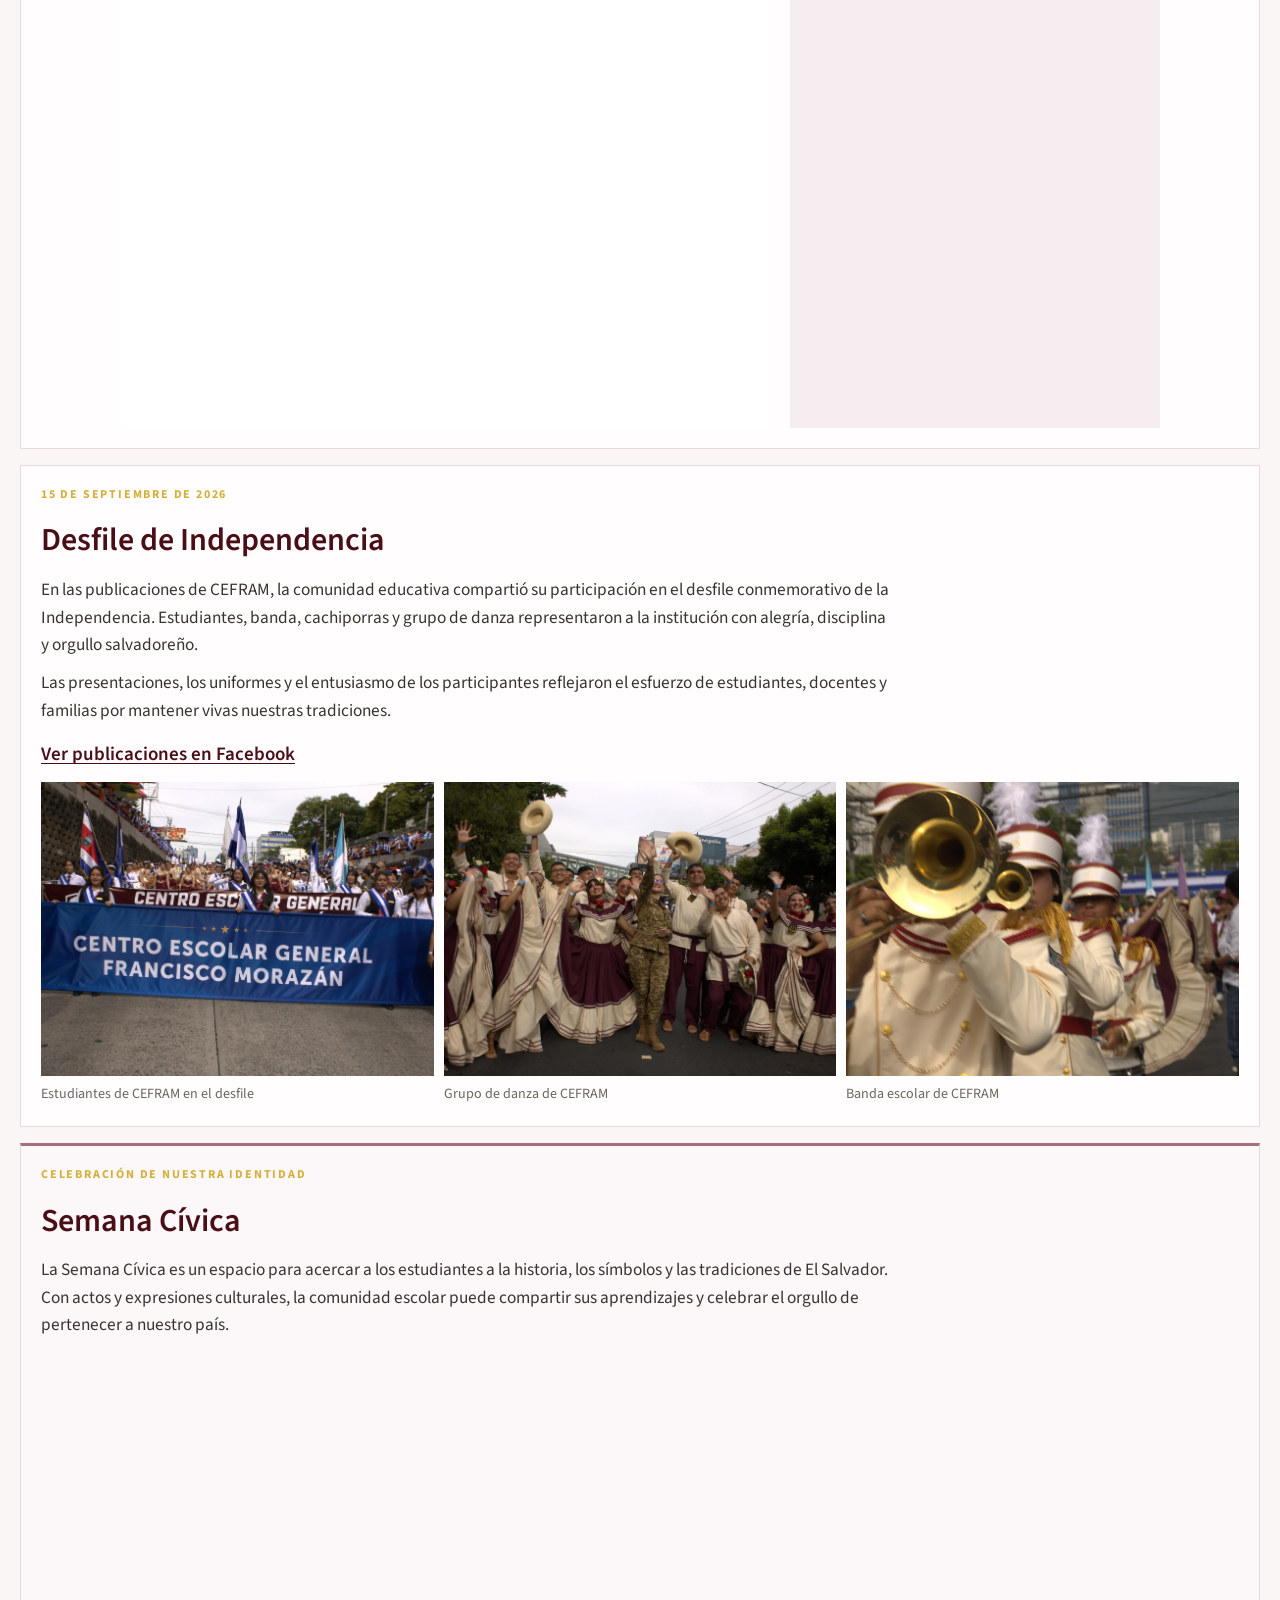
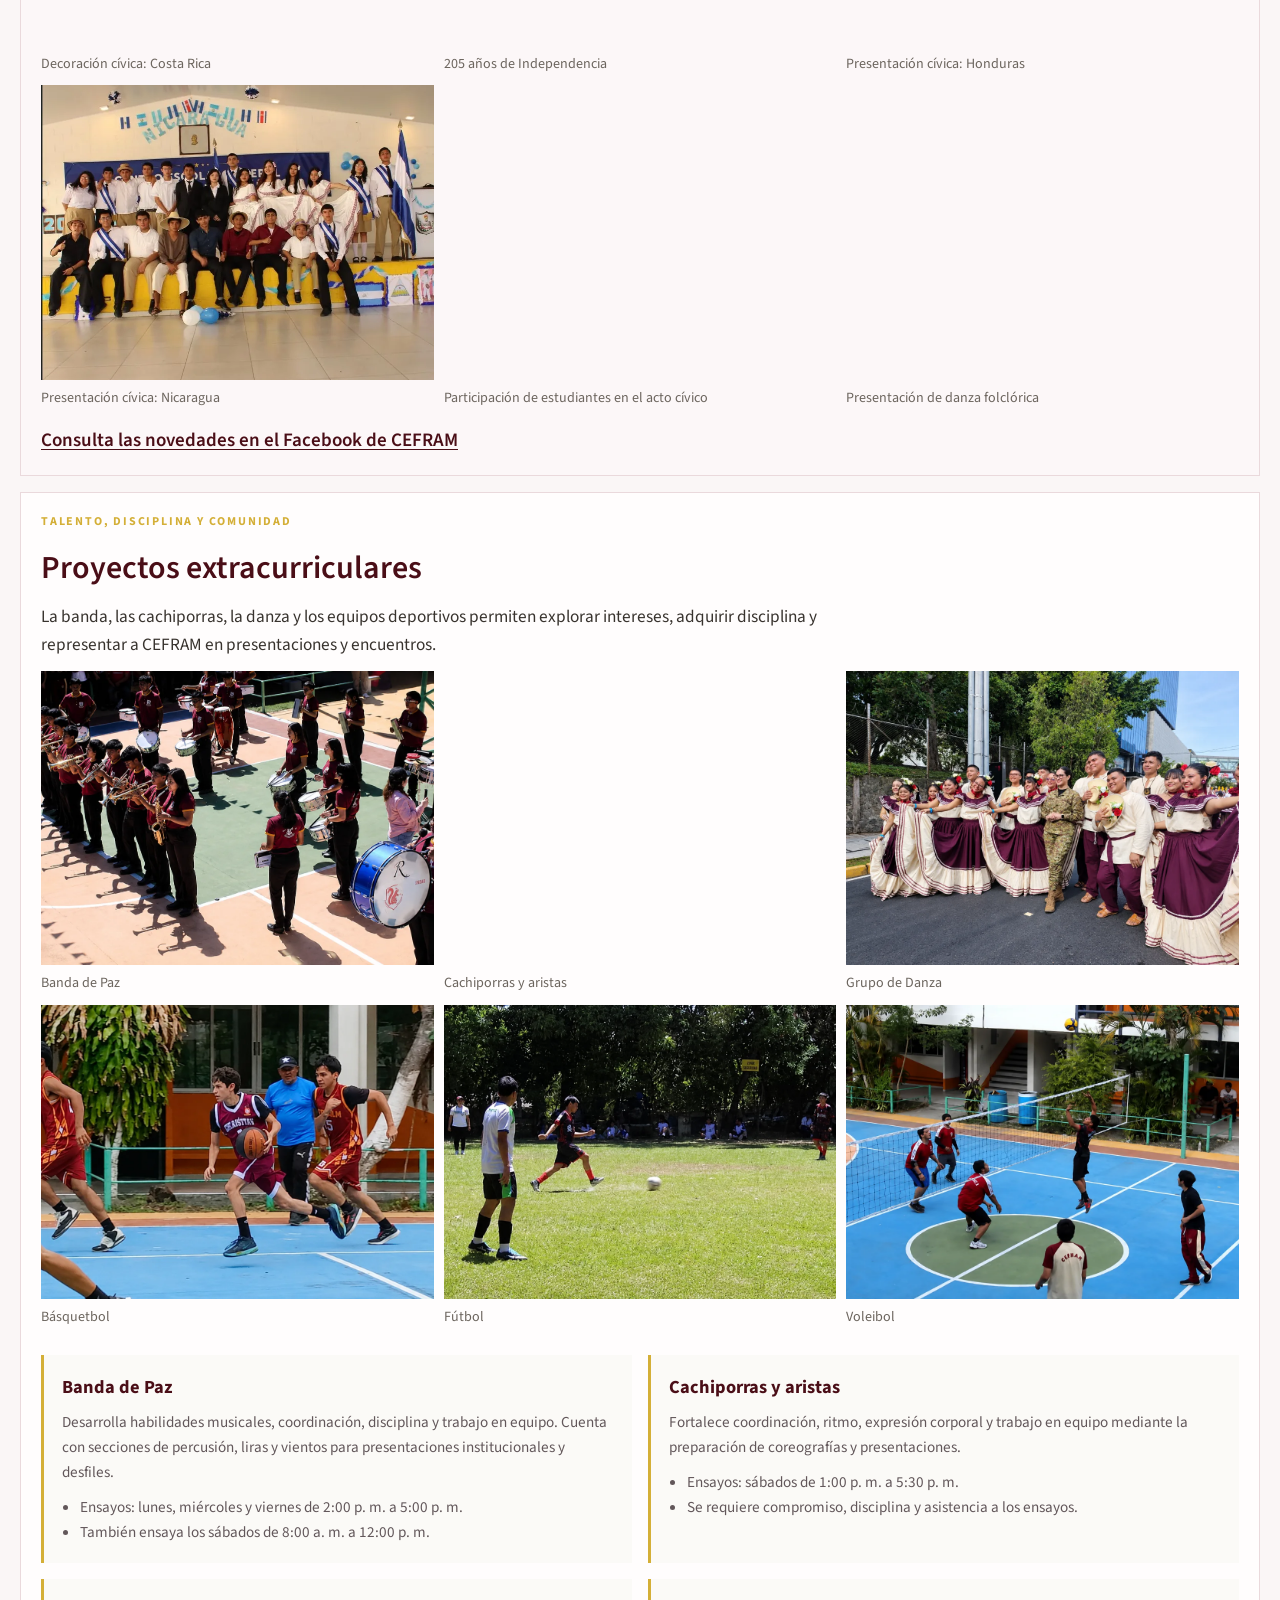
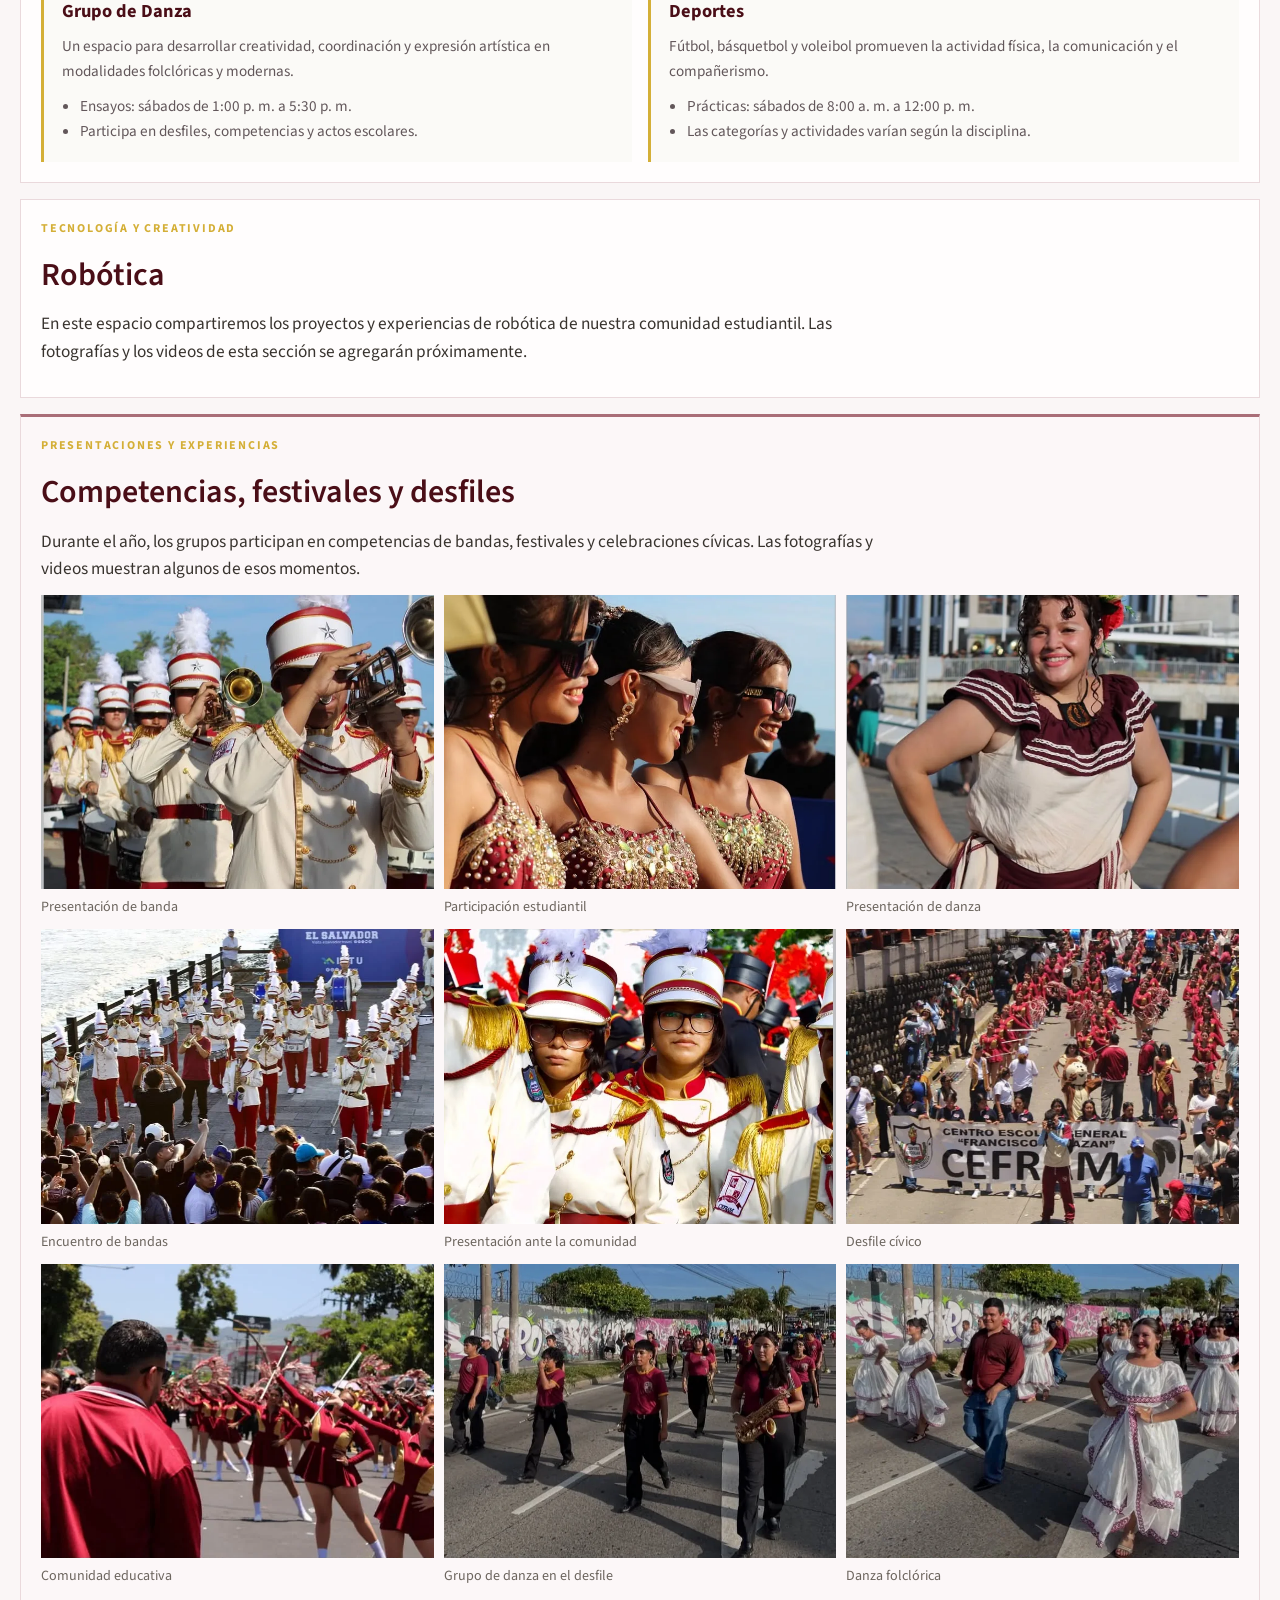
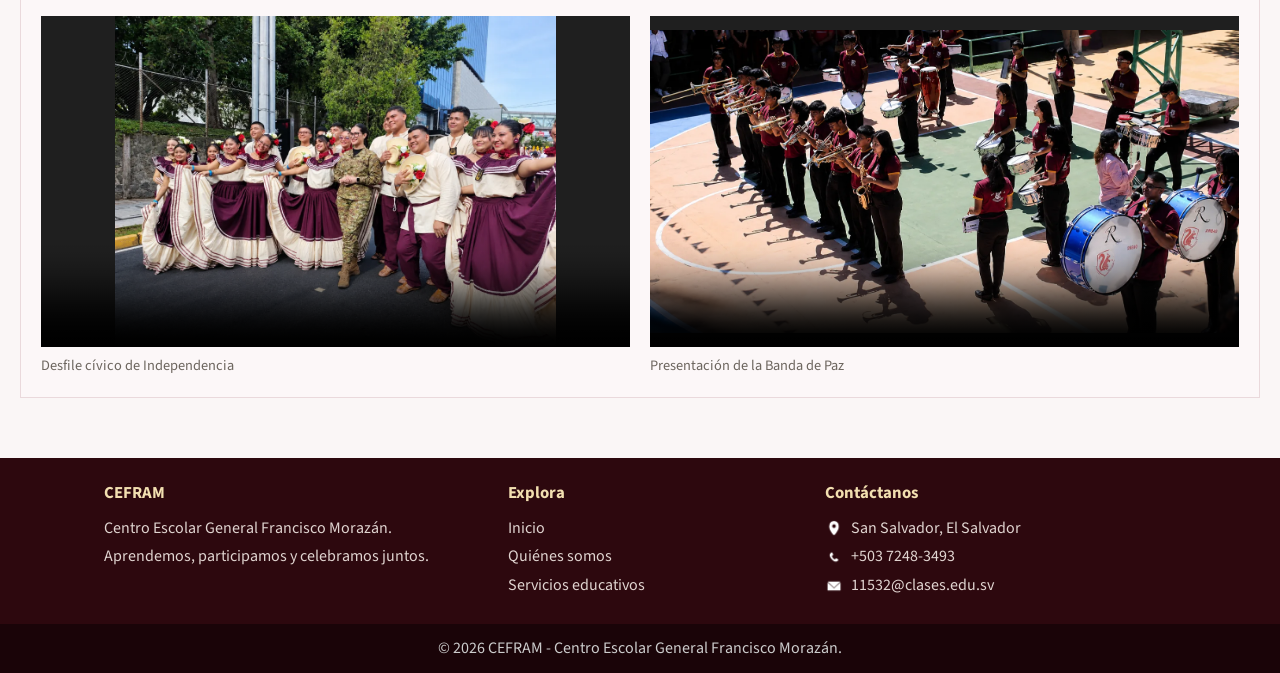
==== commit 15c8644e: "Compact website markup and stylesheet Minify HTML, inline scripts and styles, and the shared stylesh" ====
--- a/Actividades.html
+++ b/Actividades.html
@@ -1,319 +1 @@
-<!DOCTYPE html>
-<html lang="es">
-<head>
-    <meta charset="UTF-8">
-    <meta name="viewport" content="width=device-width, initial-scale=1.0">
-    <title>Actividades - CEFRAM</title>
-    <script>document.documentElement.classList.add('js-loading');</script>
-    <link rel="stylesheet" href="assets/css/estilos.css">
-    <script src="assets/js/cargando.js" defer></script>
-</head>
-<body>
-    <div class="page-skeleton" role="status" aria-label="Cargando página">
-        <div class="skeleton-topbar"></div>
-        <div class="skeleton-brand"><i></i><span><b></b><b></b></span></div>
-        <div class="skeleton-nav"><i></i><i></i><i></i><i></i><i></i></div>
-        <main class="skeleton-content"><div class="skeleton-banner"><i></i><i></i><i></i></div><div class="skeleton-heading"></div><div class="skeleton-copy"><i></i><i></i></div><div class="skeleton-cards"><i></i><i></i><i></i></div></main>
-    </div>
-    <header>
-        <div class="logo-container">
-            <div class="logo-icon">CE</div>
-            <div class="brand-text">
-                <h1>CEFRAM</h1>
-                <span>Centro Escolar General Francisco Morazán</span>
-            </div>
-        </div>
-    </header>
-
-    <nav class="navbar" aria-label="Navegación principal">
-        <ul class="nav-menu">
-            <li><a href="index.html">INICIO</a></li>
-            <li><a href="Quienes Somos.html">QUIÉNES SOMOS</a></li>
-            <li><a href="Actividades.html" class="active" aria-current="page">ACTIVIDADES</a></li>
-            <li><a href="Autoridades.html">AUTORIDADES</a></li>
-            <li><a href="Servicios Educativos.html">SERVICIOS EDUCATIVOS</a></li>
-        </ul>
-    </nav>
-
-    <section class="page-banner">
-        <div class="banner-content">
-            <h1>Actividades CEFRAM</h1>
-            <p>Celebramos nuestras tradiciones y compartimos el talento de nuestra comunidad educativa.</p>
-        </div>
-    </section>
-
-    <main class="page-container activities-page">
-        <figure class="extracurricular-banner">
-            <img src="assets/img/extracurricular-banner.webp" alt="Estudiantes de CEFRAM participan en actividades artísticas y cívicas" decoding="async">
-        </figure>
-
-        <section class="detail-card activity-intro">
-            <span class="section-kicker">Comunidad y tradición</span>
-            <h2>Momentos que nos unen</h2>
-            <p>Las actividades escolares son una oportunidad para aprender fuera del aula, colaborar y expresar el orgullo de ser parte de CEFRAM. Entre ellas, las celebraciones cívicas reúnen a estudiantes, docentes y familias alrededor de nuestra historia e identidad salvadoreña.</p>
-        </section>
-
-        <section class="activity-section extracurricular-cta" aria-labelledby="extracurricular-heading">
-            <div class="activity-heading">
-                <span class="section-kicker">Talento y participación</span>
-                <h2 id="extracurricular-heading">Actividades extracurriculares</h2>
-                <p>Además de nuestras celebraciones y actividades escolares, CEFRAM ofrece espacios artísticos, musicales y deportivos para que sus estudiantes desarrollen sus talentos y compartan en comunidad.</p>
-                <a class="source-link" href="#proyectos-extracurriculares">Conocer los proyectos y actividades <span aria-hidden="true">↓</span></a>
-            </div>
-        </section>
-
-        <section class="activity-section facebook-section" aria-labelledby="facebook-heading">
-            <div class="activity-heading">
-                <span class="section-kicker">Síguenos</span>
-                <h2 id="facebook-heading">Visita nuestra página de Facebook</h2>
-                <p>Encuentra publicaciones, avisos y más momentos de la comunidad CEFRAM.</p>
-            </div>
-            <div class="facebook-layout">
-                <div class="facebook-embed">
-                    <iframe
-                        title="Publicaciones de la página de Facebook de CEFRAM"
-                        src="https://www.facebook.com/plugins/page.php?href=https%3A%2F%2Fwww.facebook.com%2Fcefram.morazan%2F%3Flocale%3Des_LA&amp;tabs=timeline&amp;width=500&amp;height=650&amp;small_header=true&amp;adapt_container_width=true&amp;hide_cover=false&amp;show_facepile=true&amp;locale=es_LA"
-                        width="500"
-                        height="650"
-                        style="border:none;overflow:hidden"
-                        scrolling="no"
-                        frameborder="0"
-                        allowfullscreen="true"
-                        allow="autoplay; clipboard-write; encrypted-media; picture-in-picture">
-                    </iframe>
-                </div>
-                <aside class="facebook-aside">
-                    <span class="section-kicker">Comunidad CEFRAM</span>
-                    <h3>Sigue nuestras novedades</h3>
-                    <p>Visita la página para ver más publicaciones, actividades escolares y noticias de nuestra comunidad.</p>
-                    <a href="https://www.facebook.com/cefram.morazan/?locale=es_LA" target="_blank" rel="noopener noreferrer">Abrir Facebook de CEFRAM <span aria-hidden="true">↗</span></a>
-                </aside>
-            </div>
-        </section>
-
-        <section class="activity-section">
-            <div class="activity-heading">
-                <span class="section-kicker">15 de septiembre de 2026</span>
-                <h2>Desfile de Independencia</h2>
-                <p>En las publicaciones de CEFRAM, la comunidad educativa compartió su participación en el desfile conmemorativo de la Independencia. Estudiantes, banda, cachiporras y grupo de danza representaron a la institución con alegría, disciplina y orgullo salvadoreño.</p>
-                <p>Las presentaciones, los uniformes y el entusiasmo de los participantes reflejaron el esfuerzo de estudiantes, docentes y familias por mantener vivas nuestras tradiciones.</p>
-                <a class="source-link" href="https://www.facebook.com/cefram.morazan/" target="_blank" rel="noopener noreferrer">Ver publicaciones en Facebook</a>
-            </div>
-            <div class="activity-gallery" aria-label="Galería del desfile de Independencia">
-                <figure class="photo-slot">
-                    <img src="assets/img/desfile-independencia-2536.webp" alt="Estudiantes de CEFRAM participan en el desfile de Independencia" loading="lazy" decoding="async">
-                    <figcaption>Estudiantes de CEFRAM en el desfile</figcaption>
-                </figure>
-                <figure class="photo-slot">
-                    <img src="assets/img/desfile-independencia-2396.webp" alt="Grupo de danza de CEFRAM durante el desfile de Independencia" loading="lazy" decoding="async">
-                    <figcaption>Grupo de danza de CEFRAM</figcaption>
-                </figure>
-                <figure class="photo-slot">
-                    <img src="assets/img/desfile-independencia-2514.webp" alt="Integrantes de la banda escolar de CEFRAM en el desfile" loading="lazy" decoding="async">
-                    <figcaption>Banda escolar de CEFRAM</figcaption>
-                </figure>
-            </div>
-        </section>
-
-        <section class="activity-section civic-section">
-            <div class="activity-heading">
-                <span class="section-kicker">Celebración de nuestra identidad</span>
-                <h2>Semana Cívica</h2>
-                <p>La Semana Cívica es un espacio para acercar a los estudiantes a la historia, los símbolos y las tradiciones de El Salvador. Con actos y expresiones culturales, la comunidad escolar puede compartir sus aprendizajes y celebrar el orgullo de pertenecer a nuestro país.</p>
-            </div>
-            <div class="activity-gallery" aria-label="Galería de la Semana Cívica">
-                <figure class="photo-slot">
-                    <img src="assets/img/semana-civica-costa-rica.webp" alt="Decoración cívica con los colores y la bandera de Costa Rica" loading="lazy" decoding="async">
-                    <figcaption>Decoración cívica: Costa Rica</figcaption>
-                </figure>
-                <figure class="photo-slot">
-                    <img src="assets/img/semana-civica-independencia.webp" alt="Decoración escolar conmemorativa de los 205 años de Independencia" loading="lazy" decoding="async">
-                    <figcaption>205 años de Independencia</figcaption>
-                </figure>
-                <figure class="photo-slot">
-                    <img src="assets/img/semana-civica-honduras.webp" alt="Estudiantes en una presentación cívica con la bandera de Honduras" loading="lazy" decoding="async">
-                    <figcaption>Presentación cívica: Honduras</figcaption>
-                </figure>
-                <figure class="photo-slot">
-                    <img src="assets/img/semana-civica-nicaragua.webp" alt="Estudiantes durante una presentación cívica dedicada a Nicaragua" loading="lazy" decoding="async">
-                    <figcaption>Presentación cívica: Nicaragua</figcaption>
-                </figure>
-                <figure class="photo-slot">
-                    <img src="assets/img/semana-civica-desfile-bandera.webp" alt="Estudiantes portan banderas durante una actividad cívica" loading="lazy" decoding="async">
-                    <figcaption>Participación de estudiantes en el acto cívico</figcaption>
-                </figure>
-                <figure class="photo-slot">
-                    <img src="assets/img/semana-civica-danza-folclorica.webp" alt="Estudiantes presentan una danza folclórica con trajes tradicionales" loading="lazy" decoding="async">
-                    <figcaption>Presentación de danza folclórica</figcaption>
-                </figure>
-            </div>
-            <a class="source-link" href="https://www.facebook.com/cefram.morazan/" target="_blank" rel="noopener noreferrer">Consulta las novedades en el Facebook de CEFRAM</a>
-        </section>
-
-        <section class="activity-section extracurricular-group" id="proyectos-extracurriculares" aria-labelledby="proyectos-heading">
-            <div class="activity-heading">
-                <span class="section-kicker">Talento, disciplina y comunidad</span>
-                <h2 id="proyectos-heading">Proyectos extracurriculares</h2>
-                <p>La banda, las cachiporras, la danza y los equipos deportivos permiten explorar intereses, adquirir disciplina y representar a CEFRAM en presentaciones y encuentros.</p>
-            </div>
-
-            <div class="activity-gallery extracurricular-gallery">
-                <figure class="photo-slot">
-                    <img src="assets/img/extracurricular-banda.webp" alt="Integrantes de la Banda de Paz de CEFRAM durante una presentación" loading="lazy" decoding="async">
-                    <figcaption>Banda de Paz</figcaption>
-                </figure>
-                <figure class="photo-slot">
-                    <img src="assets/img/extracurricular-cachiporras.webp" alt="Estudiantes del grupo de cachiporras de CEFRAM" loading="lazy" decoding="async">
-                    <figcaption>Cachiporras y aristas</figcaption>
-                </figure>
-                <figure class="photo-slot">
-                    <img src="assets/img/extracurricular-danza.webp" alt="Estudiantes de CEFRAM en una presentación de danza folclórica" loading="lazy" decoding="async">
-                    <figcaption>Grupo de Danza</figcaption>
-                </figure>
-                <figure class="photo-slot">
-                    <img src="assets/img/extracurricular-basquetbol.webp" alt="Equipo de básquetbol de CEFRAM durante un partido" loading="lazy" decoding="async">
-                    <figcaption>Básquetbol</figcaption>
-                </figure>
-                <figure class="photo-slot">
-                    <img src="assets/img/extracurricular-futbol.webp" alt="Estudiantes de CEFRAM jugando fútbol" loading="lazy" decoding="async">
-                    <figcaption>Fútbol</figcaption>
-                </figure>
-                <figure class="photo-slot">
-                    <img src="assets/img/extracurricular-voleibol.webp" alt="Equipo de voleibol de CEFRAM durante un juego" loading="lazy" decoding="async">
-                    <figcaption>Voleibol</figcaption>
-                </figure>
-            </div>
-
-            <div class="extracurricular-details">
-                <article class="extracurricular-detail">
-                    <h3>Banda de Paz</h3>
-                    <p>Desarrolla habilidades musicales, coordinación, disciplina y trabajo en equipo. Cuenta con secciones de percusión, liras y vientos para presentaciones institucionales y desfiles.</p>
-                    <ul>
-                        <li>Ensayos: lunes, miércoles y viernes de 2:00 p. m. a 5:00 p. m.</li>
-                        <li>También ensaya los sábados de 8:00 a. m. a 12:00 p. m.</li>
-                    </ul>
-                </article>
-                <article class="extracurricular-detail">
-                    <h3>Cachiporras y aristas</h3>
-                    <p>Fortalece coordinación, ritmo, expresión corporal y trabajo en equipo mediante la preparación de coreografías y presentaciones.</p>
-                    <ul>
-                        <li>Ensayos: sábados de 1:00 p. m. a 5:30 p. m.</li>
-                        <li>Se requiere compromiso, disciplina y asistencia a los ensayos.</li>
-                    </ul>
-                </article>
-                <article class="extracurricular-detail">
-                    <h3>Grupo de Danza</h3>
-                    <p>Un espacio para desarrollar creatividad, coordinación y expresión artística en modalidades folclóricas y modernas.</p>
-                    <ul>
-                        <li>Ensayos: sábados de 1:00 p. m. a 5:30 p. m.</li>
-                        <li>Participa en desfiles, competencias y actos escolares.</li>
-                    </ul>
-                </article>
-                <article class="extracurricular-detail">
-                    <h3>Deportes</h3>
-                    <p>Fútbol, básquetbol y voleibol promueven la actividad física, la comunicación y el compañerismo.</p>
-                    <ul>
-                        <li>Prácticas: sábados de 8:00 a. m. a 12:00 p. m.</li>
-                        <li>Las categorías y actividades varían según la disciplina.</li>
-                    </ul>
-                </article>
-            </div>
-        </section>
-
-        <section class="activity-section robotics-section" id="robotica" aria-labelledby="robotica-heading">
-            <div class="activity-heading">
-                <span class="section-kicker">Tecnología y creatividad</span>
-                <h2 id="robotica-heading">Robótica</h2>
-                <p>En este espacio compartiremos los proyectos y experiencias de robótica de nuestra comunidad estudiantil. Las fotografías y los videos de esta sección se agregarán próximamente.</p>
-            </div>
-        </section>
-
-        <section class="activity-section extracurricular-group civic-section" aria-labelledby="encuentros-heading">
-            <div class="activity-heading">
-                <span class="section-kicker">Presentaciones y experiencias</span>
-                <h2 id="encuentros-heading">Competencias, festivales y desfiles</h2>
-                <p>Durante el año, los grupos participan en competencias de bandas, festivales y celebraciones cívicas. Las fotografías y videos muestran algunos de esos momentos.</p>
-            </div>
-            <div class="activity-gallery">
-                <figure class="photo-slot">
-                    <img src="assets/img/extracurricular-competencia-1.webp" alt="Integrantes de una banda estudiantil durante una competencia" loading="lazy" decoding="async">
-                    <figcaption>Presentación de banda</figcaption>
-                </figure>
-                <figure class="photo-slot">
-                    <img src="assets/img/extracurricular-competencia-2.webp" alt="Estudiantes participantes en una competencia artística" loading="lazy" decoding="async">
-                    <figcaption>Participación estudiantil</figcaption>
-                </figure>
-                <figure class="photo-slot">
-                    <img src="assets/img/extracurricular-competencia-3.webp" alt="Estudiante de CEFRAM en una presentación de danza" loading="lazy" decoding="async">
-                    <figcaption>Presentación de danza</figcaption>
-                </figure>
-                <figure class="photo-slot">
-                    <img src="assets/img/extracurricular-competencia-4.webp" alt="Integrantes de la banda en una competencia" loading="lazy" decoding="async">
-                    <figcaption>Encuentro de bandas</figcaption>
-                </figure>
-                <figure class="photo-slot">
-                    <img src="assets/img/extracurricular-competencia-5.webp" alt="Banda escolar durante una presentación ante el público" loading="lazy" decoding="async">
-                    <figcaption>Presentación ante la comunidad</figcaption>
-                </figure>
-                <figure class="photo-slot">
-                    <img src="assets/img/extracurricular-desfile-1.webp" alt="Estudiantes de CEFRAM participan en un desfile cívico" loading="lazy" decoding="async">
-                    <figcaption>Desfile cívico</figcaption>
-                </figure>
-                <figure class="photo-slot">
-                    <img src="assets/img/extracurricular-desfile-2.webp" alt="Comunidad educativa de CEFRAM durante un desfile" loading="lazy" decoding="async">
-                    <figcaption>Comunidad educativa</figcaption>
-                </figure>
-                <figure class="photo-slot">
-                    <img src="assets/img/extracurricular-desfile-3.webp" alt="Estudiantes de danza participan en un desfile" loading="lazy" decoding="async">
-                    <figcaption>Grupo de danza en el desfile</figcaption>
-                </figure>
-                <figure class="photo-slot">
-                    <img src="assets/img/extracurricular-desfile-4.webp" alt="Presentación de danza folclórica durante un desfile" loading="lazy" decoding="async">
-                    <figcaption>Danza folclórica</figcaption>
-                </figure>
-            </div>
-            <div class="extracurricular-videos">
-                <figure>
-                    <video controls preload="metadata" poster="assets/img/extracurricular-danza.webp">
-                        <source src="assets/img/extracurricular-desfile-independencia.mp4" type="video/mp4">
-                        Tu navegador no soporta la reproducción de video.
-                    </video>
-                    <figcaption>Desfile cívico de Independencia</figcaption>
-                </figure>
-                <figure>
-                    <video controls preload="metadata" poster="assets/img/extracurricular-banda.webp">
-                        <source src="assets/img/extracurricular-presentacion-banda.mp4" type="video/mp4">
-                        Tu navegador no soporta la reproducción de video.
-                    </video>
-                    <figcaption>Presentación de la Banda de Paz</figcaption>
-                </figure>
-            </div>
-        </section>
-    </main>
-
-    <footer>
-        <div class="footer-container">
-            <div class="footer-col">
-                <h3>CEFRAM</h3>
-                <p>Centro Escolar General Francisco Morazán.</p>
-                <p>Aprendemos, participamos y celebramos juntos.</p>
-            </div>
-            <div class="footer-col">
-                <h4>Explora</h4>
-                <ul>
-                    <li><a href="index.html">Inicio</a></li>
-                    <li><a href="Quienes Somos.html">Quiénes somos</a></li>
-                    <li><a href="Servicios Educativos.html">Servicios educativos</a></li>
-                </ul>
-            </div>
-            <div class="footer-col">
-                <h4>Contáctanos</h4>
-                <p class="contact-line"><img src="assets/sprites/ubicacion.webp" alt="" class="contact-icon" loading="lazy" decoding="async"> San Salvador, El Salvador</p>
-                <p class="contact-line"><img src="assets/sprites/telefono.webp" alt="" class="contact-icon" loading="lazy" decoding="async"> +503 7248-3493</p>
-                <p class="contact-line"><img src="assets/sprites/correo.webp" alt="" class="contact-icon" loading="lazy" decoding="async"> 11532@clases.edu.sv</p>
-            </div>
-        </div>
-        <div class="footer-bottom"><p>&copy; 2026 CEFRAM - Centro Escolar General Francisco Morazán.</p></div>
-    </footer>
-</body>
-</html>
+<!doctype html><html lang=es><head><meta charset=UTF-8><meta content="width=device-width,initial-scale=1.0" name=viewport><title>Actividades - CEFRAM</title><script>document.documentElement.classList.add('js-loading');</script><link href=assets/css/estilos.css rel=stylesheet><script defer src=assets/js/cargando.js></script></head><body><div aria-label="Cargando página" class=page-skeleton role=status><div class=skeleton-topbar></div><div class=skeleton-brand><i></i><span><b></b><b></b></span></div><div class=skeleton-nav><i></i><i></i><i></i><i></i><i></i></div><main class=skeleton-content><div class=skeleton-banner><i></i><i></i><i></i></div><div class=skeleton-heading></div><div class=skeleton-copy><i></i><i></i></div><div class=skeleton-cards><i></i><i></i><i></i></div></main></div><header><div class=logo-container><div class=logo-icon>CE</div><div class=brand-text><h1>CEFRAM</h1><span>Centro Escolar General Francisco Morazán</span></div></div></header><nav aria-label="Navegación principal" class=navbar><ul class=nav-menu><li><a href=index.html>INICIO</a></li><li><a href="Quienes Somos.html">QUIÉNES SOMOS</a></li><li><a aria-current=page class=active href=Actividades.html>ACTIVIDADES</a></li><li><a href=Autoridades.html>AUTORIDADES</a></li><li><a href="Servicios Educativos.html">SERVICIOS EDUCATIVOS</a></li></ul></nav><section class=page-banner><div class=banner-content><h1>Actividades CEFRAM</h1><p>Celebramos nuestras tradiciones y compartimos el talento de nuestra comunidad educativa.</p></div></section><main class="page-container activities-page"><figure class=extracurricular-banner><img alt="Estudiantes de CEFRAM participan en actividades artísticas y cívicas" decoding=async src=assets/img/extracurricular-banner.webp></figure><section class="detail-card activity-intro"><span class=section-kicker>Comunidad y tradición</span><h2>Momentos que nos unen</h2><p>Las actividades escolares son una oportunidad para aprender fuera del aula, colaborar y expresar el orgullo de ser parte de CEFRAM. Entre ellas, las celebraciones cívicas reúnen a estudiantes, docentes y familias alrededor de nuestra historia e identidad salvadoreña.</p></section><section class="activity-section extracurricular-cta" aria-labelledby=extracurricular-heading><div class=activity-heading><span class=section-kicker>Talento y participación</span><h2 id=extracurricular-heading>Actividades extracurriculares</h2><p>Además de nuestras celebraciones y actividades escolares, CEFRAM ofrece espacios artísticos, musicales y deportivos para que sus estudiantes desarrollen sus talentos y compartan en comunidad.</p><a class=source-link href=#proyectos-extracurriculares>Conocer los proyectos y actividades <span aria-hidden=true>↓</span></a></div></section><section class="activity-section facebook-section" aria-labelledby=facebook-heading><div class=activity-heading><span class=section-kicker>Síguenos</span><h2 id=facebook-heading>Visita nuestra página de Facebook</h2><p>Encuentra publicaciones, avisos y más momentos de la comunidad CEFRAM.</p></div><div class=facebook-layout><div class=facebook-embed><iframe allow="autoplay; clipboard-write; encrypted-media; picture-in-picture" src="https://www.facebook.com/plugins/page.php?href=https%3A%2F%2Fwww.facebook.com%2Fcefram.morazan%2F%3Flocale%3Des_LA&tabs=timeline&width=500&height=650&small_header=true&adapt_container_width=true&hide_cover=false&show_facepile=true&locale=es_LA" title="Publicaciones de la página de Facebook de CEFRAM" allowfullscreen frameborder=0 height=650 scrolling=no style=border:none;overflow:hidden width=500></iframe></div><aside class=facebook-aside><span class=section-kicker>Comunidad CEFRAM</span><h3>Sigue nuestras novedades</h3><p>Visita la página para ver más publicaciones, actividades escolares y noticias de nuestra comunidad.</p><a href="https://www.facebook.com/cefram.morazan/?locale=es_LA" rel="noopener noreferrer" target=_blank>Abrir Facebook de CEFRAM <span aria-hidden=true>↗</span></a></aside></div></section><section class=activity-section><div class=activity-heading><span class=section-kicker>15 de septiembre de 2026</span><h2>Desfile de Independencia</h2><p>En las publicaciones de CEFRAM, la comunidad educativa compartió su participación en el desfile conmemorativo de la Independencia. Estudiantes, banda, cachiporras y grupo de danza representaron a la institución con alegría, disciplina y orgullo salvadoreño.</p><p>Las presentaciones, los uniformes y el entusiasmo de los participantes reflejaron el esfuerzo de estudiantes, docentes y familias por mantener vivas nuestras tradiciones.</p><a rel="noopener noreferrer" class=source-link href=https://www.facebook.com/cefram.morazan/ target=_blank>Ver publicaciones en Facebook</a></div><div aria-label="Galería del desfile de Independencia" class=activity-gallery><figure class=photo-slot><img alt="Estudiantes de CEFRAM participan en el desfile de Independencia" decoding=async loading=lazy src=assets/img/desfile-independencia-2536.webp><figcaption>Estudiantes de CEFRAM en el desfile</figcaption></figure><figure class=photo-slot><img alt="Grupo de danza de CEFRAM durante el desfile de Independencia" decoding=async loading=lazy src=assets/img/desfile-independencia-2396.webp><figcaption>Grupo de danza de CEFRAM</figcaption></figure><figure class=photo-slot><img alt="Integrantes de la banda escolar de CEFRAM en el desfile" decoding=async loading=lazy src=assets/img/desfile-independencia-2514.webp><figcaption>Banda escolar de CEFRAM</figcaption></figure></div></section><section class="activity-section civic-section"><div class=activity-heading><span class=section-kicker>Celebración de nuestra identidad</span><h2>Semana Cívica</h2><p>La Semana Cívica es un espacio para acercar a los estudiantes a la historia, los símbolos y las tradiciones de El Salvador. Con actos y expresiones culturales, la comunidad escolar puede compartir sus aprendizajes y celebrar el orgullo de pertenecer a nuestro país.</p></div><div aria-label="Galería de la Semana Cívica" class=activity-gallery><figure class=photo-slot><img alt="Decoración cívica con los colores y la bandera de Costa Rica" decoding=async loading=lazy src=assets/img/semana-civica-costa-rica.webp><figcaption>Decoración cívica: Costa Rica</figcaption></figure><figure class=photo-slot><img alt="Decoración escolar conmemorativa de los 205 años de Independencia" decoding=async loading=lazy src=assets/img/semana-civica-independencia.webp><figcaption>205 años de Independencia</figcaption></figure><figure class=photo-slot><img alt="Estudiantes en una presentación cívica con la bandera de Honduras" decoding=async loading=lazy src=assets/img/semana-civica-honduras.webp><figcaption>Presentación cívica: Honduras</figcaption></figure><figure class=photo-slot><img alt="Estudiantes durante una presentación cívica dedicada a Nicaragua" decoding=async loading=lazy src=assets/img/semana-civica-nicaragua.webp><figcaption>Presentación cívica: Nicaragua</figcaption></figure><figure class=photo-slot><img alt="Estudiantes portan banderas durante una actividad cívica" decoding=async loading=lazy src=assets/img/semana-civica-desfile-bandera.webp><figcaption>Participación de estudiantes en el acto cívico</figcaption></figure><figure class=photo-slot><img alt="Estudiantes presentan una danza folclórica con trajes tradicionales" decoding=async loading=lazy src=assets/img/semana-civica-danza-folclorica.webp><figcaption>Presentación de danza folclórica</figcaption></figure></div><a rel="noopener noreferrer" class=source-link href=https://www.facebook.com/cefram.morazan/ target=_blank>Consulta las novedades en el Facebook de CEFRAM</a></section><section class="activity-section extracurricular-group" aria-labelledby=proyectos-heading id=proyectos-extracurriculares><div class=activity-heading><span class=section-kicker>Talento, disciplina y comunidad</span><h2 id=proyectos-heading>Proyectos extracurriculares</h2><p>La banda, las cachiporras, la danza y los equipos deportivos permiten explorar intereses, adquirir disciplina y representar a CEFRAM en presentaciones y encuentros.</p></div><div class="activity-gallery extracurricular-gallery"><figure class=photo-slot><img alt="Integrantes de la Banda de Paz de CEFRAM durante una presentación" decoding=async loading=lazy src=assets/img/extracurricular-banda.webp><figcaption>Banda de Paz</figcaption></figure><figure class=photo-slot><img alt="Estudiantes del grupo de cachiporras de CEFRAM" decoding=async loading=lazy src=assets/img/extracurricular-cachiporras.webp><figcaption>Cachiporras y aristas</figcaption></figure><figure class=photo-slot><img alt="Estudiantes de CEFRAM en una presentación de danza folclórica" decoding=async loading=lazy src=assets/img/extracurricular-danza.webp><figcaption>Grupo de Danza</figcaption></figure><figure class=photo-slot><img alt="Equipo de básquetbol de CEFRAM durante un partido" decoding=async loading=lazy src=assets/img/extracurricular-basquetbol.webp><figcaption>Básquetbol</figcaption></figure><figure class=photo-slot><img alt="Estudiantes de CEFRAM jugando fútbol" decoding=async loading=lazy src=assets/img/extracurricular-futbol.webp><figcaption>Fútbol</figcaption></figure><figure class=photo-slot><img alt="Equipo de voleibol de CEFRAM durante un juego" decoding=async loading=lazy src=assets/img/extracurricular-voleibol.webp><figcaption>Voleibol</figcaption></figure></div><div class=extracurricular-details><article class=extracurricular-detail><h3>Banda de Paz</h3><p>Desarrolla habilidades musicales, coordinación, disciplina y trabajo en equipo. Cuenta con secciones de percusión, liras y vientos para presentaciones institucionales y desfiles.</p><ul><li>Ensayos: lunes, miércoles y viernes de 2:00 p. m. a 5:00 p. m.</li><li>También ensaya los sábados de 8:00 a. m. a 12:00 p. m.</li></ul></article><article class=extracurricular-detail><h3>Cachiporras y aristas</h3><p>Fortalece coordinación, ritmo, expresión corporal y trabajo en equipo mediante la preparación de coreografías y presentaciones.</p><ul><li>Ensayos: sábados de 1:00 p. m. a 5:30 p. m.</li><li>Se requiere compromiso, disciplina y asistencia a los ensayos.</li></ul></article><article class=extracurricular-detail><h3>Grupo de Danza</h3><p>Un espacio para desarrollar creatividad, coordinación y expresión artística en modalidades folclóricas y modernas.</p><ul><li>Ensayos: sábados de 1:00 p. m. a 5:30 p. m.</li><li>Participa en desfiles, competencias y actos escolares.</li></ul></article><article class=extracurricular-detail><h3>Deportes</h3><p>Fútbol, básquetbol y voleibol promueven la actividad física, la comunicación y el compañerismo.</p><ul><li>Prácticas: sábados de 8:00 a. m. a 12:00 p. m.</li><li>Las categorías y actividades varían según la disciplina.</li></ul></article></div></section><section class="activity-section robotics-section" aria-labelledby=robotica-heading id=robotica><div class=activity-heading><span class=section-kicker>Tecnología y creatividad</span><h2 id=robotica-heading>Robótica</h2><p>En este espacio compartiremos los proyectos y experiencias de robótica de nuestra comunidad estudiantil. Las fotografías y los videos de esta sección se agregarán próximamente.</p></div></section><section class="activity-section extracurricular-group civic-section" aria-labelledby=encuentros-heading><div class=activity-heading><span class=section-kicker>Presentaciones y experiencias</span><h2 id=encuentros-heading>Competencias, festivales y desfiles</h2><p>Durante el año, los grupos participan en competencias de bandas, festivales y celebraciones cívicas. Las fotografías y videos muestran algunos de esos momentos.</p></div><div class=activity-gallery><figure class=photo-slot><img alt="Integrantes de una banda estudiantil durante una competencia" decoding=async loading=lazy src=assets/img/extracurricular-competencia-1.webp><figcaption>Presentación de banda</figcaption></figure><figure class=photo-slot><img alt="Estudiantes participantes en una competencia artística" decoding=async loading=lazy src=assets/img/extracurricular-competencia-2.webp><figcaption>Participación estudiantil</figcaption></figure><figure class=photo-slot><img alt="Estudiante de CEFRAM en una presentación de danza" decoding=async loading=lazy src=assets/img/extracurricular-competencia-3.webp><figcaption>Presentación de danza</figcaption></figure><figure class=photo-slot><img alt="Integrantes de la banda en una competencia" decoding=async loading=lazy src=assets/img/extracurricular-competencia-4.webp><figcaption>Encuentro de bandas</figcaption></figure><figure class=photo-slot><img alt="Banda escolar durante una presentación ante el público" decoding=async loading=lazy src=assets/img/extracurricular-competencia-5.webp><figcaption>Presentación ante la comunidad</figcaption></figure><figure class=photo-slot><img alt="Estudiantes de CEFRAM participan en un desfile cívico" decoding=async loading=lazy src=assets/img/extracurricular-desfile-1.webp><figcaption>Desfile cívico</figcaption></figure><figure class=photo-slot><img alt="Comunidad educativa de CEFRAM durante un desfile" decoding=async loading=lazy src=assets/img/extracurricular-desfile-2.webp><figcaption>Comunidad educativa</figcaption></figure><figure class=photo-slot><img alt="Estudiantes de danza participan en un desfile" decoding=async loading=lazy src=assets/img/extracurricular-desfile-3.webp><figcaption>Grupo de danza en el desfile</figcaption></figure><figure class=photo-slot><img alt="Presentación de danza folclórica durante un desfile" decoding=async loading=lazy src=assets/img/extracurricular-desfile-4.webp><figcaption>Danza folclórica</figcaption></figure></div><div class=extracurricular-videos><figure><video controls poster=assets/img/extracurricular-danza.webp preload=metadata><source src=assets/img/extracurricular-desfile-independencia.mp4 type=video/mp4> Tu navegador no soporta la reproducción de video.</video><figcaption>Desfile cívico de Independencia</figcaption></figure><figure><video controls poster=assets/img/extracurricular-banda.webp preload=metadata><source src=assets/img/extracurricular-presentacion-banda.mp4 type=video/mp4> Tu navegador no soporta la reproducción de video.</video><figcaption>Presentación de la Banda de Paz</figcaption></figure></div></section></main><footer><div class=footer-container><div class=footer-col><h3>CEFRAM</h3><p>Centro Escolar General Francisco Morazán.</p><p>Aprendemos, participamos y celebramos juntos.</p></div><div class=footer-col><h4>Explora</h4><ul><li><a href=index.html>Inicio</a></li><li><a href="Quienes Somos.html">Quiénes somos</a></li><li><a href="Servicios Educativos.html">Servicios educativos</a></li></ul></div><div class=footer-col><h4>Contáctanos</h4><p class=contact-line><img alt class=contact-icon decoding=async loading=lazy src=assets/sprites/ubicacion.webp> San Salvador, El Salvador</p><p class=contact-line><img alt class=contact-icon decoding=async loading=lazy src=assets/sprites/telefono.webp> +503 7248-3493</p><p class=contact-line><img alt class=contact-icon decoding=async loading=lazy src=assets/sprites/correo.webp> 11532@clases.edu.sv</p></div></div><div class=footer-bottom><p>© 2026 CEFRAM - Centro Escolar General Francisco Morazán.</p></div></footer></body></html>
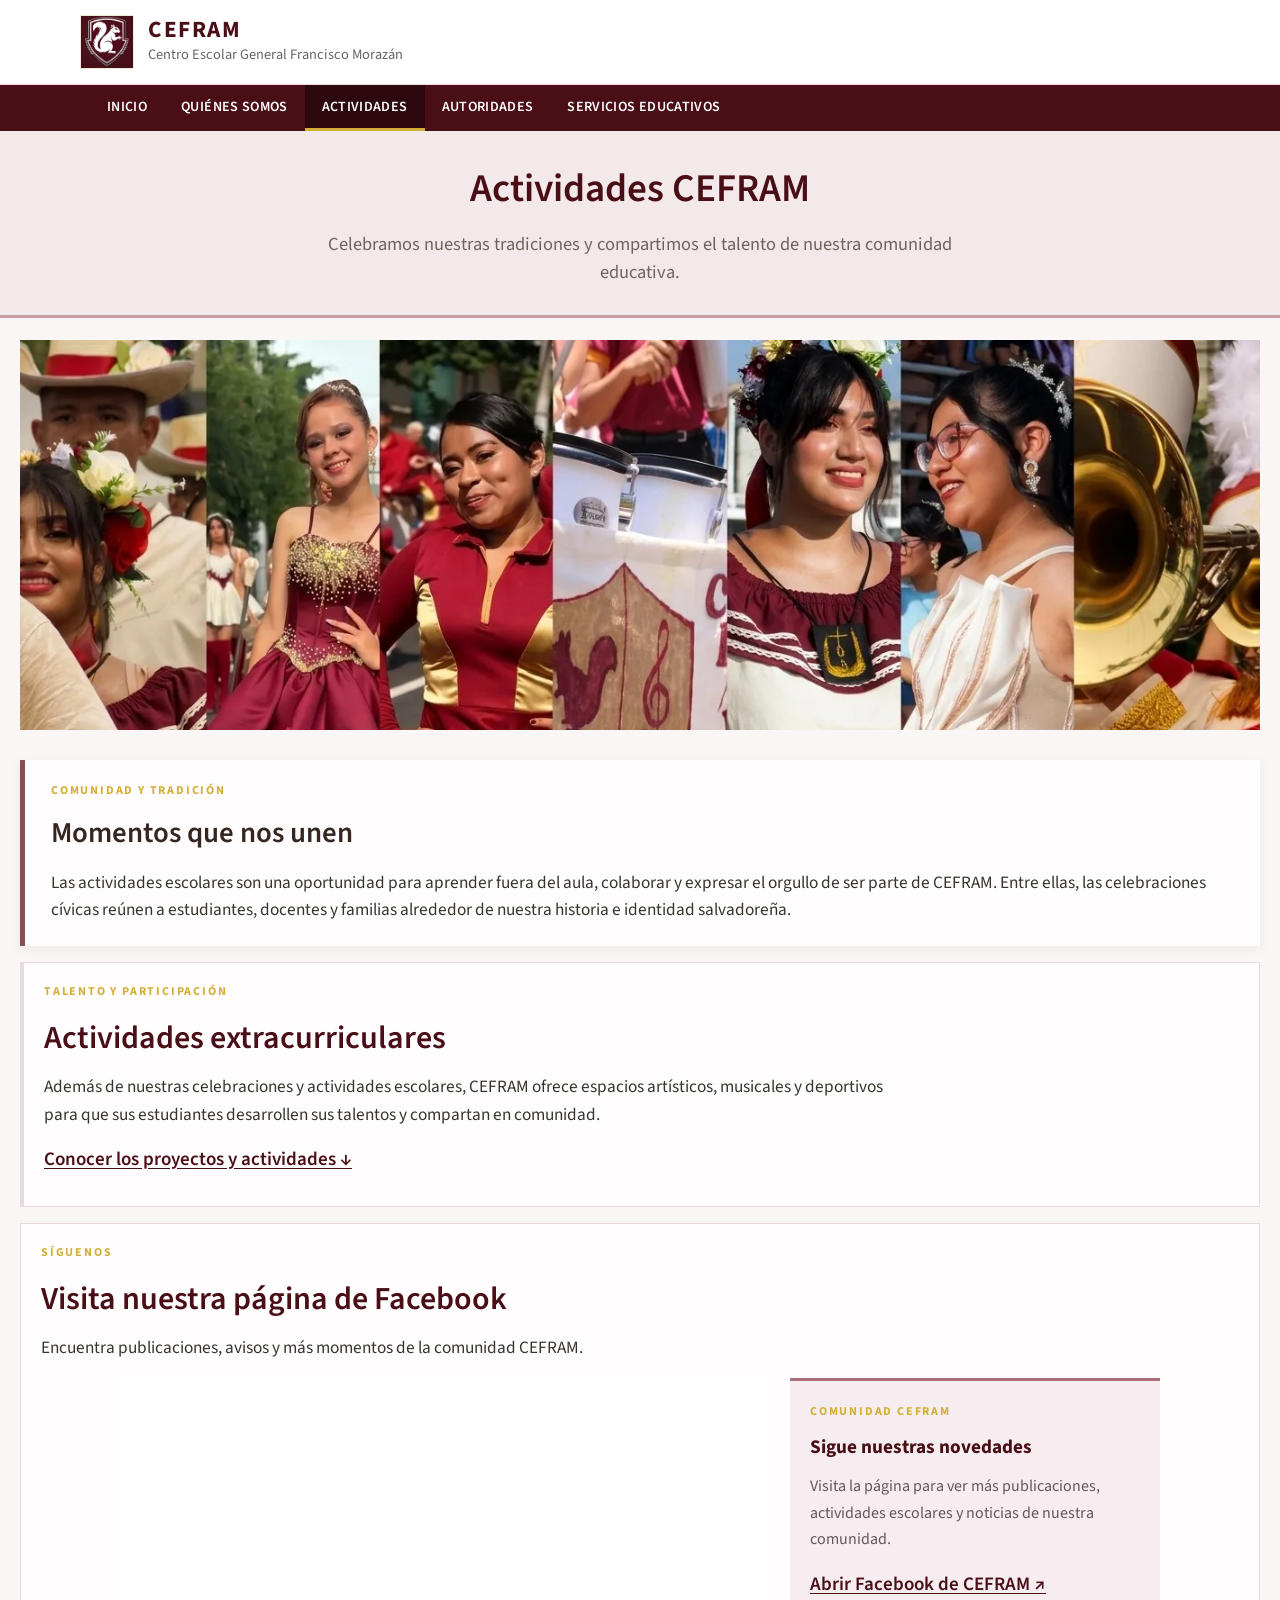
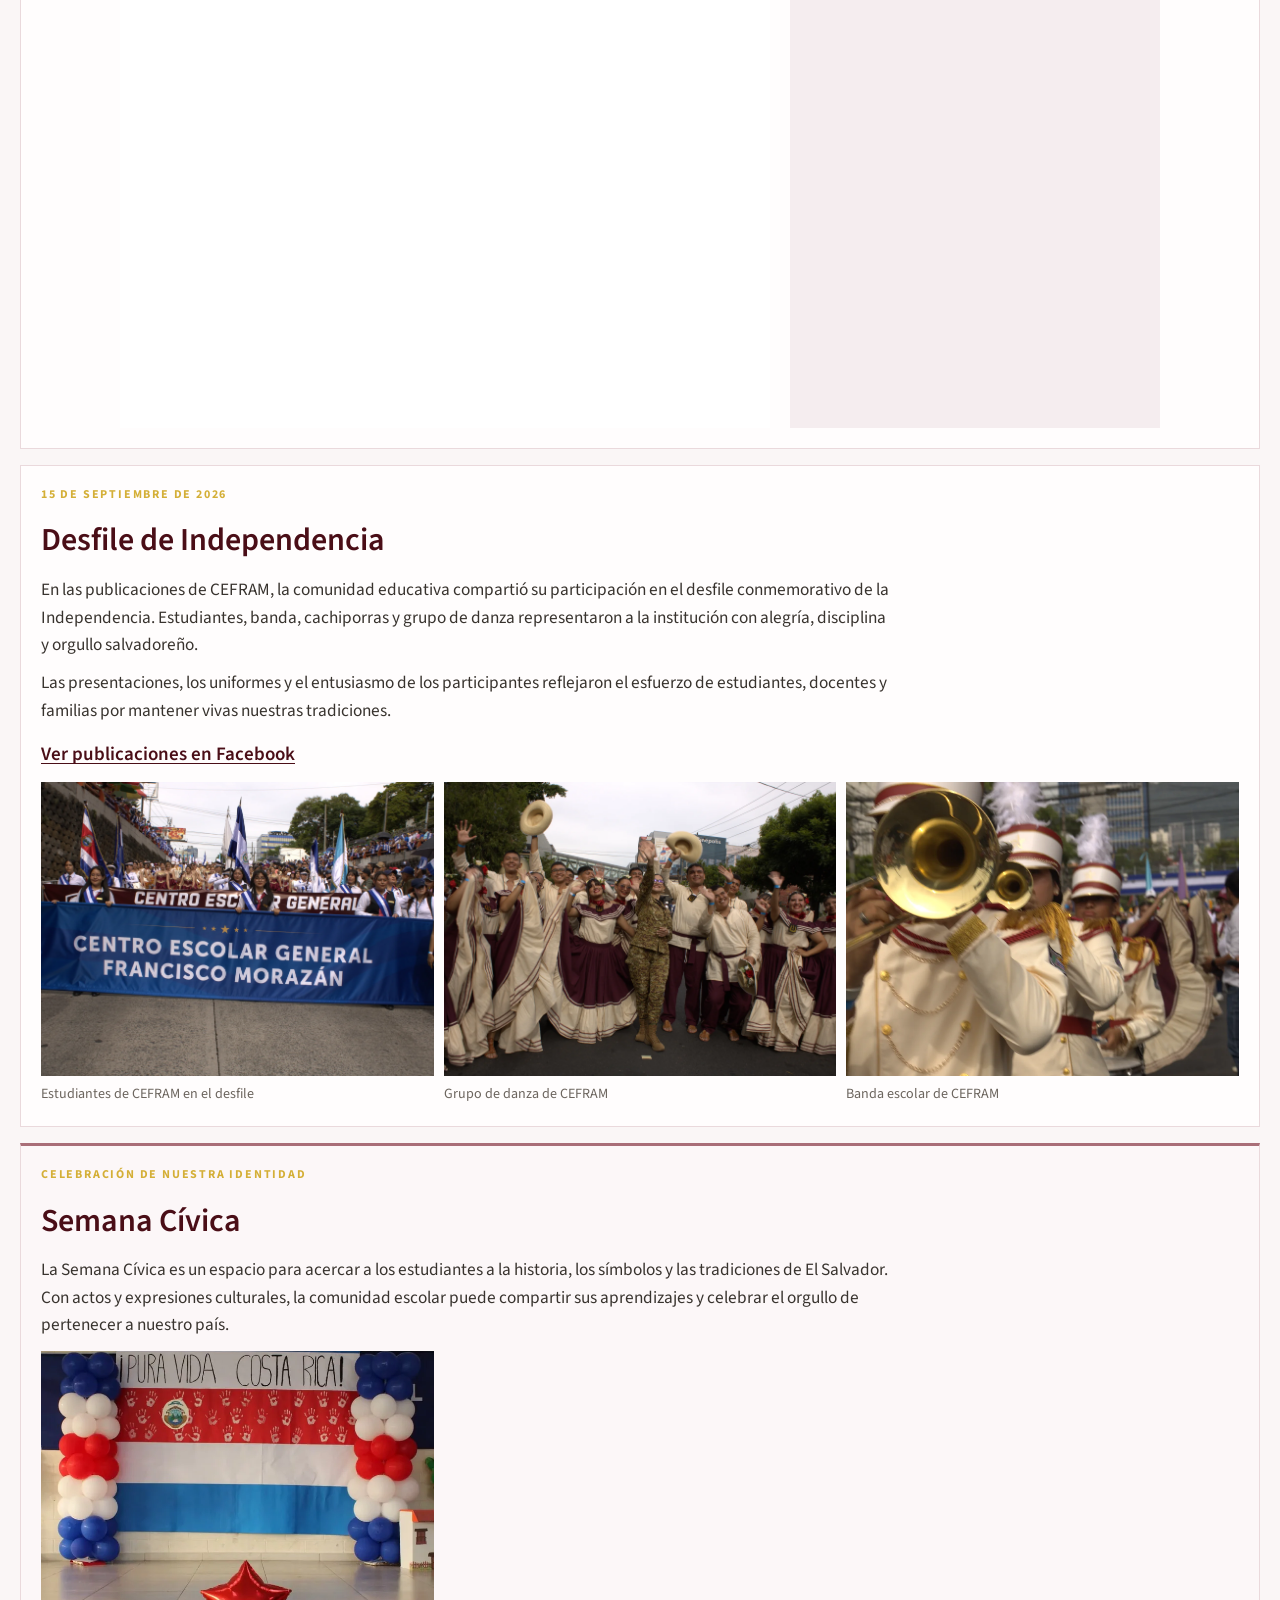
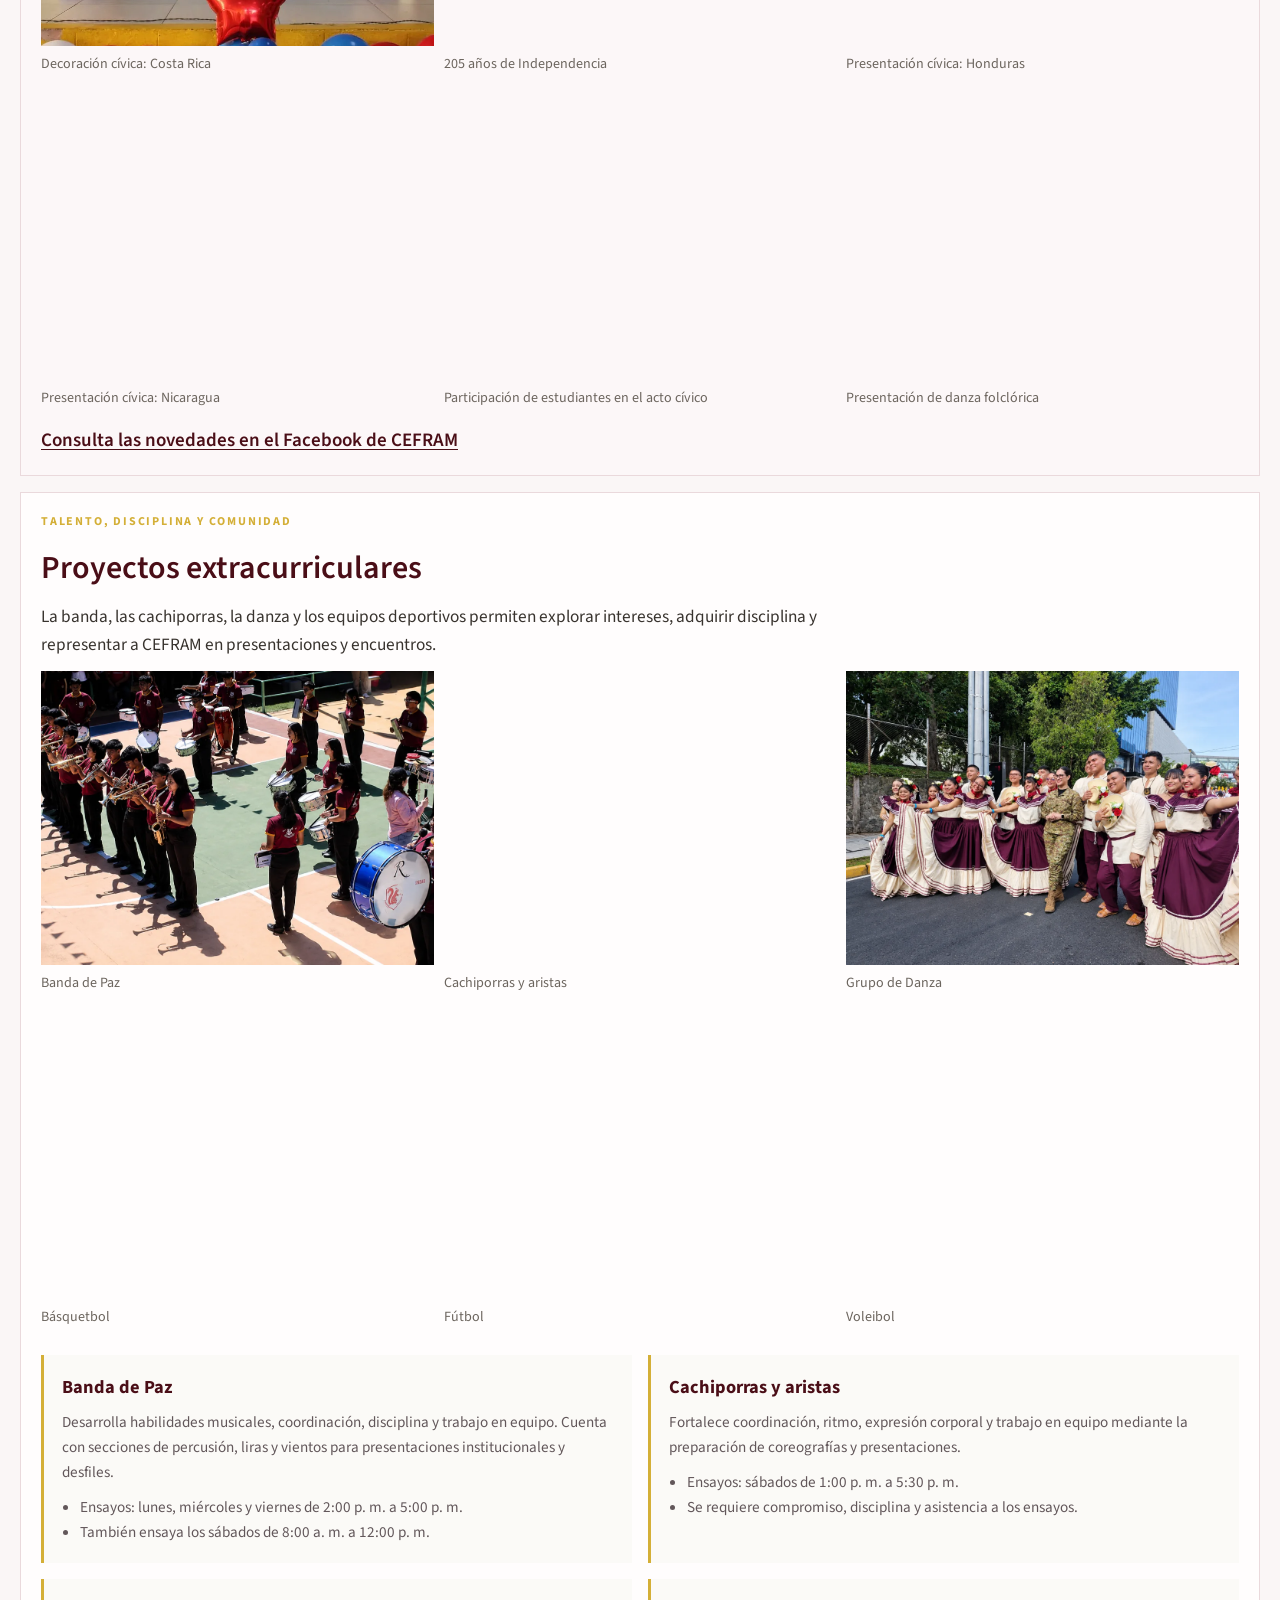
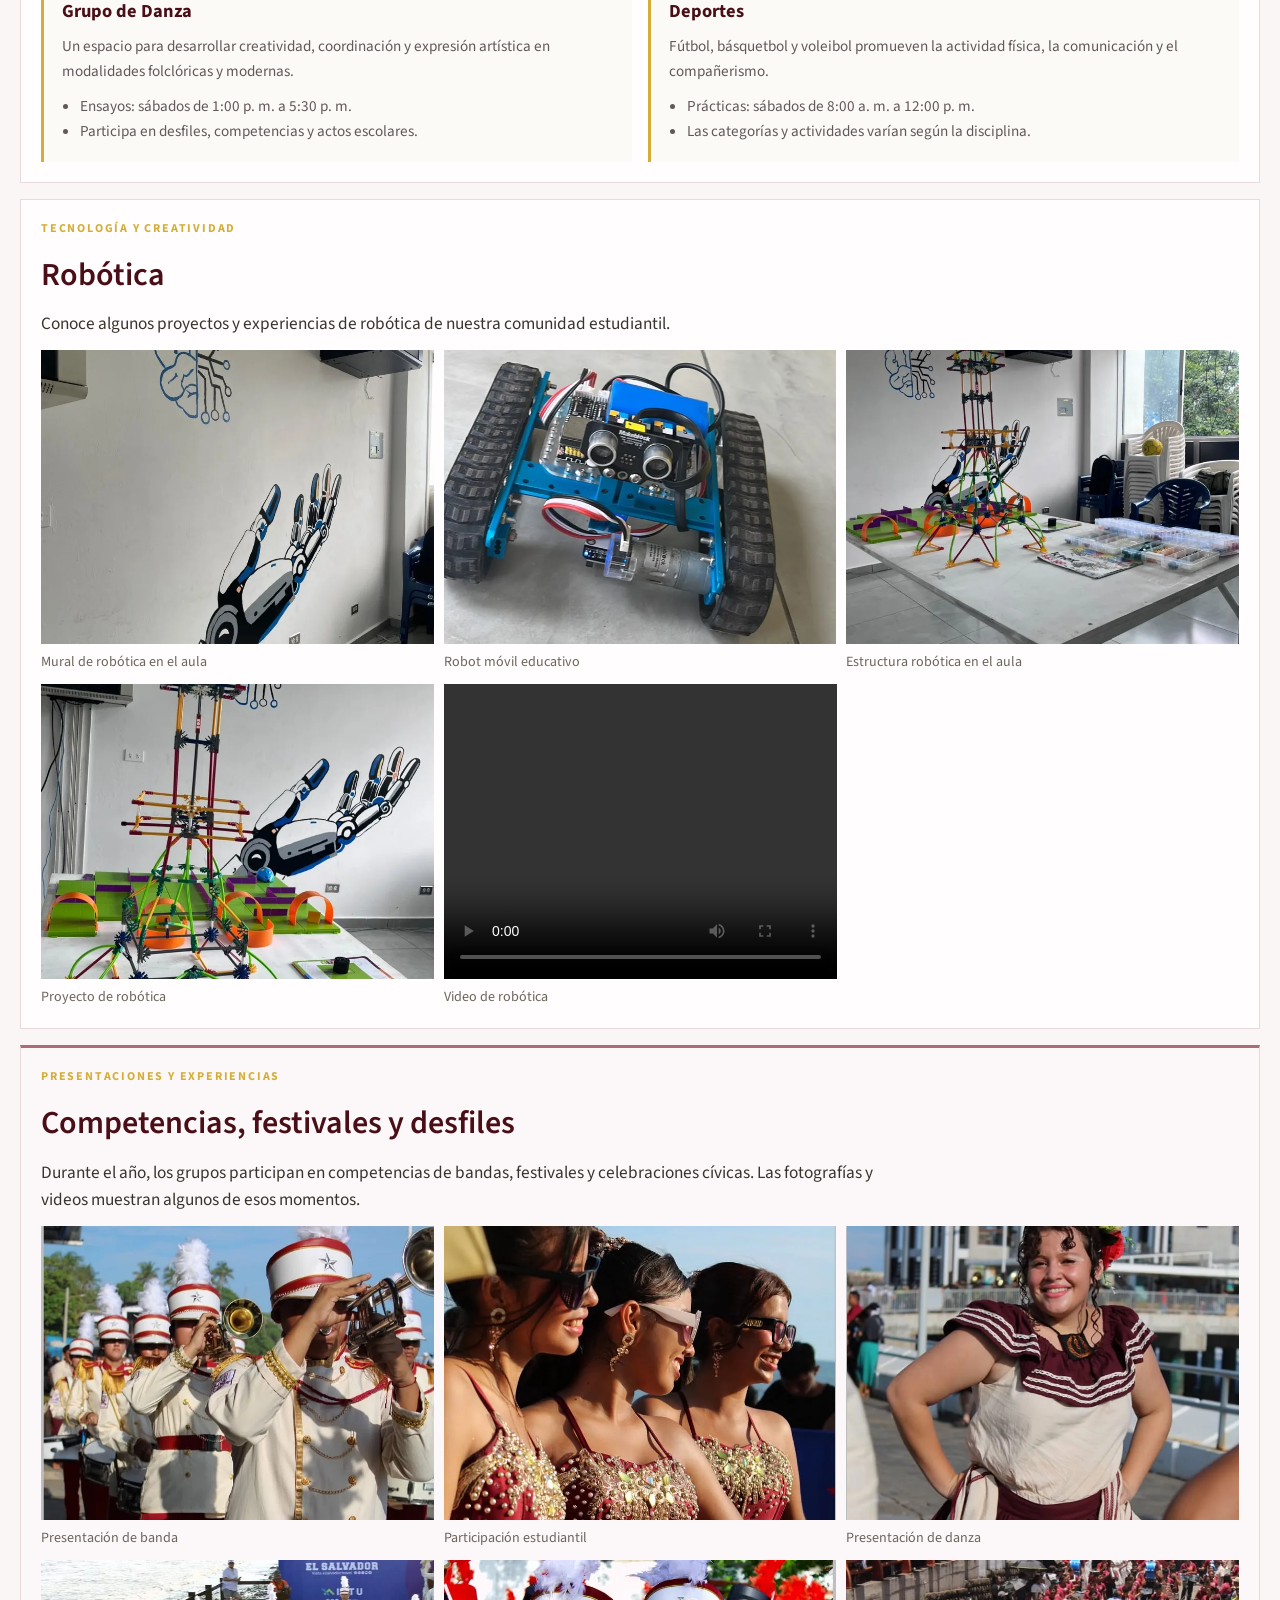
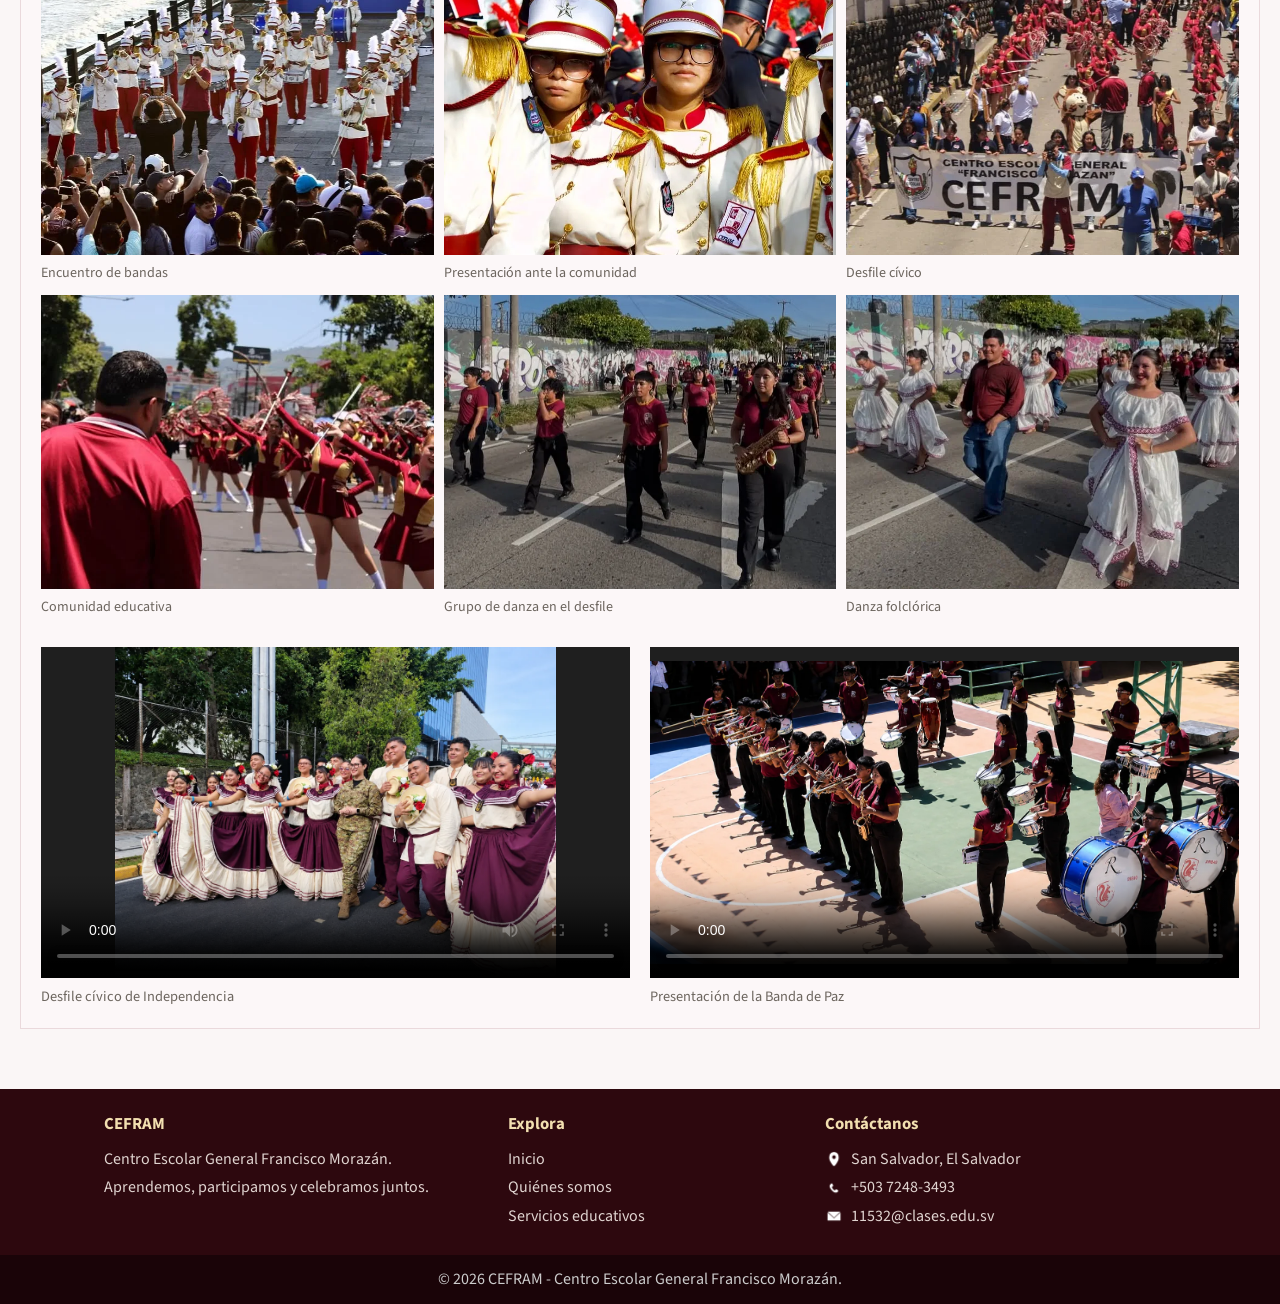
==== commit 1cbf8dff: "Add robotics and software gallery media Co-authored-by: Copilot <223556219+Copilot@users.noreply.git" ====
--- a/Actividades.html
+++ b/Actividades.html
@@ -1 +1 @@
-<!doctype html><html lang=es><head><meta charset=UTF-8><meta content="width=device-width,initial-scale=1.0" name=viewport><title>Actividades - CEFRAM</title><script>document.documentElement.classList.add('js-loading');</script><link href=assets/css/estilos.css rel=stylesheet><script defer src=assets/js/cargando.js></script></head><body><div aria-label="Cargando página" class=page-skeleton role=status><div class=skeleton-topbar></div><div class=skeleton-brand><i></i><span><b></b><b></b></span></div><div class=skeleton-nav><i></i><i></i><i></i><i></i><i></i></div><main class=skeleton-content><div class=skeleton-banner><i></i><i></i><i></i></div><div class=skeleton-heading></div><div class=skeleton-copy><i></i><i></i></div><div class=skeleton-cards><i></i><i></i><i></i></div></main></div><header><div class=logo-container><div class=logo-icon>CE</div><div class=brand-text><h1>CEFRAM</h1><span>Centro Escolar General Francisco Morazán</span></div></div></header><nav aria-label="Navegación principal" class=navbar><ul class=nav-menu><li><a href=index.html>INICIO</a></li><li><a href="Quienes Somos.html">QUIÉNES SOMOS</a></li><li><a aria-current=page class=active href=Actividades.html>ACTIVIDADES</a></li><li><a href=Autoridades.html>AUTORIDADES</a></li><li><a href="Servicios Educativos.html">SERVICIOS EDUCATIVOS</a></li></ul></nav><section class=page-banner><div class=banner-content><h1>Actividades CEFRAM</h1><p>Celebramos nuestras tradiciones y compartimos el talento de nuestra comunidad educativa.</p></div></section><main class="page-container activities-page"><figure class=extracurricular-banner><img alt="Estudiantes de CEFRAM participan en actividades artísticas y cívicas" decoding=async src=assets/img/extracurricular-banner.webp></figure><section class="detail-card activity-intro"><span class=section-kicker>Comunidad y tradición</span><h2>Momentos que nos unen</h2><p>Las actividades escolares son una oportunidad para aprender fuera del aula, colaborar y expresar el orgullo de ser parte de CEFRAM. Entre ellas, las celebraciones cívicas reúnen a estudiantes, docentes y familias alrededor de nuestra historia e identidad salvadoreña.</p></section><section class="activity-section extracurricular-cta" aria-labelledby=extracurricular-heading><div class=activity-heading><span class=section-kicker>Talento y participación</span><h2 id=extracurricular-heading>Actividades extracurriculares</h2><p>Además de nuestras celebraciones y actividades escolares, CEFRAM ofrece espacios artísticos, musicales y deportivos para que sus estudiantes desarrollen sus talentos y compartan en comunidad.</p><a class=source-link href=#proyectos-extracurriculares>Conocer los proyectos y actividades <span aria-hidden=true>↓</span></a></div></section><section class="activity-section facebook-section" aria-labelledby=facebook-heading><div class=activity-heading><span class=section-kicker>Síguenos</span><h2 id=facebook-heading>Visita nuestra página de Facebook</h2><p>Encuentra publicaciones, avisos y más momentos de la comunidad CEFRAM.</p></div><div class=facebook-layout><div class=facebook-embed><iframe allow="autoplay; clipboard-write; encrypted-media; picture-in-picture" src="https://www.facebook.com/plugins/page.php?href=https%3A%2F%2Fwww.facebook.com%2Fcefram.morazan%2F%3Flocale%3Des_LA&tabs=timeline&width=500&height=650&small_header=true&adapt_container_width=true&hide_cover=false&show_facepile=true&locale=es_LA" title="Publicaciones de la página de Facebook de CEFRAM" allowfullscreen frameborder=0 height=650 scrolling=no style=border:none;overflow:hidden width=500></iframe></div><aside class=facebook-aside><span class=section-kicker>Comunidad CEFRAM</span><h3>Sigue nuestras novedades</h3><p>Visita la página para ver más publicaciones, actividades escolares y noticias de nuestra comunidad.</p><a href="https://www.facebook.com/cefram.morazan/?locale=es_LA" rel="noopener noreferrer" target=_blank>Abrir Facebook de CEFRAM <span aria-hidden=true>↗</span></a></aside></div></section><section class=activity-section><div class=activity-heading><span class=section-kicker>15 de septiembre de 2026</span><h2>Desfile de Independencia</h2><p>En las publicaciones de CEFRAM, la comunidad educativa compartió su participación en el desfile conmemorativo de la Independencia. Estudiantes, banda, cachiporras y grupo de danza representaron a la institución con alegría, disciplina y orgullo salvadoreño.</p><p>Las presentaciones, los uniformes y el entusiasmo de los participantes reflejaron el esfuerzo de estudiantes, docentes y familias por mantener vivas nuestras tradiciones.</p><a rel="noopener noreferrer" class=source-link href=https://www.facebook.com/cefram.morazan/ target=_blank>Ver publicaciones en Facebook</a></div><div aria-label="Galería del desfile de Independencia" class=activity-gallery><figure class=photo-slot><img alt="Estudiantes de CEFRAM participan en el desfile de Independencia" decoding=async loading=lazy src=assets/img/desfile-independencia-2536.webp><figcaption>Estudiantes de CEFRAM en el desfile</figcaption></figure><figure class=photo-slot><img alt="Grupo de danza de CEFRAM durante el desfile de Independencia" decoding=async loading=lazy src=assets/img/desfile-independencia-2396.webp><figcaption>Grupo de danza de CEFRAM</figcaption></figure><figure class=photo-slot><img alt="Integrantes de la banda escolar de CEFRAM en el desfile" decoding=async loading=lazy src=assets/img/desfile-independencia-2514.webp><figcaption>Banda escolar de CEFRAM</figcaption></figure></div></section><section class="activity-section civic-section"><div class=activity-heading><span class=section-kicker>Celebración de nuestra identidad</span><h2>Semana Cívica</h2><p>La Semana Cívica es un espacio para acercar a los estudiantes a la historia, los símbolos y las tradiciones de El Salvador. Con actos y expresiones culturales, la comunidad escolar puede compartir sus aprendizajes y celebrar el orgullo de pertenecer a nuestro país.</p></div><div aria-label="Galería de la Semana Cívica" class=activity-gallery><figure class=photo-slot><img alt="Decoración cívica con los colores y la bandera de Costa Rica" decoding=async loading=lazy src=assets/img/semana-civica-costa-rica.webp><figcaption>Decoración cívica: Costa Rica</figcaption></figure><figure class=photo-slot><img alt="Decoración escolar conmemorativa de los 205 años de Independencia" decoding=async loading=lazy src=assets/img/semana-civica-independencia.webp><figcaption>205 años de Independencia</figcaption></figure><figure class=photo-slot><img alt="Estudiantes en una presentación cívica con la bandera de Honduras" decoding=async loading=lazy src=assets/img/semana-civica-honduras.webp><figcaption>Presentación cívica: Honduras</figcaption></figure><figure class=photo-slot><img alt="Estudiantes durante una presentación cívica dedicada a Nicaragua" decoding=async loading=lazy src=assets/img/semana-civica-nicaragua.webp><figcaption>Presentación cívica: Nicaragua</figcaption></figure><figure class=photo-slot><img alt="Estudiantes portan banderas durante una actividad cívica" decoding=async loading=lazy src=assets/img/semana-civica-desfile-bandera.webp><figcaption>Participación de estudiantes en el acto cívico</figcaption></figure><figure class=photo-slot><img alt="Estudiantes presentan una danza folclórica con trajes tradicionales" decoding=async loading=lazy src=assets/img/semana-civica-danza-folclorica.webp><figcaption>Presentación de danza folclórica</figcaption></figure></div><a rel="noopener noreferrer" class=source-link href=https://www.facebook.com/cefram.morazan/ target=_blank>Consulta las novedades en el Facebook de CEFRAM</a></section><section class="activity-section extracurricular-group" aria-labelledby=proyectos-heading id=proyectos-extracurriculares><div class=activity-heading><span class=section-kicker>Talento, disciplina y comunidad</span><h2 id=proyectos-heading>Proyectos extracurriculares</h2><p>La banda, las cachiporras, la danza y los equipos deportivos permiten explorar intereses, adquirir disciplina y representar a CEFRAM en presentaciones y encuentros.</p></div><div class="activity-gallery extracurricular-gallery"><figure class=photo-slot><img alt="Integrantes de la Banda de Paz de CEFRAM durante una presentación" decoding=async loading=lazy src=assets/img/extracurricular-banda.webp><figcaption>Banda de Paz</figcaption></figure><figure class=photo-slot><img alt="Estudiantes del grupo de cachiporras de CEFRAM" decoding=async loading=lazy src=assets/img/extracurricular-cachiporras.webp><figcaption>Cachiporras y aristas</figcaption></figure><figure class=photo-slot><img alt="Estudiantes de CEFRAM en una presentación de danza folclórica" decoding=async loading=lazy src=assets/img/extracurricular-danza.webp><figcaption>Grupo de Danza</figcaption></figure><figure class=photo-slot><img alt="Equipo de básquetbol de CEFRAM durante un partido" decoding=async loading=lazy src=assets/img/extracurricular-basquetbol.webp><figcaption>Básquetbol</figcaption></figure><figure class=photo-slot><img alt="Estudiantes de CEFRAM jugando fútbol" decoding=async loading=lazy src=assets/img/extracurricular-futbol.webp><figcaption>Fútbol</figcaption></figure><figure class=photo-slot><img alt="Equipo de voleibol de CEFRAM durante un juego" decoding=async loading=lazy src=assets/img/extracurricular-voleibol.webp><figcaption>Voleibol</figcaption></figure></div><div class=extracurricular-details><article class=extracurricular-detail><h3>Banda de Paz</h3><p>Desarrolla habilidades musicales, coordinación, disciplina y trabajo en equipo. Cuenta con secciones de percusión, liras y vientos para presentaciones institucionales y desfiles.</p><ul><li>Ensayos: lunes, miércoles y viernes de 2:00 p. m. a 5:00 p. m.</li><li>También ensaya los sábados de 8:00 a. m. a 12:00 p. m.</li></ul></article><article class=extracurricular-detail><h3>Cachiporras y aristas</h3><p>Fortalece coordinación, ritmo, expresión corporal y trabajo en equipo mediante la preparación de coreografías y presentaciones.</p><ul><li>Ensayos: sábados de 1:00 p. m. a 5:30 p. m.</li><li>Se requiere compromiso, disciplina y asistencia a los ensayos.</li></ul></article><article class=extracurricular-detail><h3>Grupo de Danza</h3><p>Un espacio para desarrollar creatividad, coordinación y expresión artística en modalidades folclóricas y modernas.</p><ul><li>Ensayos: sábados de 1:00 p. m. a 5:30 p. m.</li><li>Participa en desfiles, competencias y actos escolares.</li></ul></article><article class=extracurricular-detail><h3>Deportes</h3><p>Fútbol, básquetbol y voleibol promueven la actividad física, la comunicación y el compañerismo.</p><ul><li>Prácticas: sábados de 8:00 a. m. a 12:00 p. m.</li><li>Las categorías y actividades varían según la disciplina.</li></ul></article></div></section><section class="activity-section robotics-section" aria-labelledby=robotica-heading id=robotica><div class=activity-heading><span class=section-kicker>Tecnología y creatividad</span><h2 id=robotica-heading>Robótica</h2><p>En este espacio compartiremos los proyectos y experiencias de robótica de nuestra comunidad estudiantil. Las fotografías y los videos de esta sección se agregarán próximamente.</p></div></section><section class="activity-section extracurricular-group civic-section" aria-labelledby=encuentros-heading><div class=activity-heading><span class=section-kicker>Presentaciones y experiencias</span><h2 id=encuentros-heading>Competencias, festivales y desfiles</h2><p>Durante el año, los grupos participan en competencias de bandas, festivales y celebraciones cívicas. Las fotografías y videos muestran algunos de esos momentos.</p></div><div class=activity-gallery><figure class=photo-slot><img alt="Integrantes de una banda estudiantil durante una competencia" decoding=async loading=lazy src=assets/img/extracurricular-competencia-1.webp><figcaption>Presentación de banda</figcaption></figure><figure class=photo-slot><img alt="Estudiantes participantes en una competencia artística" decoding=async loading=lazy src=assets/img/extracurricular-competencia-2.webp><figcaption>Participación estudiantil</figcaption></figure><figure class=photo-slot><img alt="Estudiante de CEFRAM en una presentación de danza" decoding=async loading=lazy src=assets/img/extracurricular-competencia-3.webp><figcaption>Presentación de danza</figcaption></figure><figure class=photo-slot><img alt="Integrantes de la banda en una competencia" decoding=async loading=lazy src=assets/img/extracurricular-competencia-4.webp><figcaption>Encuentro de bandas</figcaption></figure><figure class=photo-slot><img alt="Banda escolar durante una presentación ante el público" decoding=async loading=lazy src=assets/img/extracurricular-competencia-5.webp><figcaption>Presentación ante la comunidad</figcaption></figure><figure class=photo-slot><img alt="Estudiantes de CEFRAM participan en un desfile cívico" decoding=async loading=lazy src=assets/img/extracurricular-desfile-1.webp><figcaption>Desfile cívico</figcaption></figure><figure class=photo-slot><img alt="Comunidad educativa de CEFRAM durante un desfile" decoding=async loading=lazy src=assets/img/extracurricular-desfile-2.webp><figcaption>Comunidad educativa</figcaption></figure><figure class=photo-slot><img alt="Estudiantes de danza participan en un desfile" decoding=async loading=lazy src=assets/img/extracurricular-desfile-3.webp><figcaption>Grupo de danza en el desfile</figcaption></figure><figure class=photo-slot><img alt="Presentación de danza folclórica durante un desfile" decoding=async loading=lazy src=assets/img/extracurricular-desfile-4.webp><figcaption>Danza folclórica</figcaption></figure></div><div class=extracurricular-videos><figure><video controls poster=assets/img/extracurricular-danza.webp preload=metadata><source src=assets/img/extracurricular-desfile-independencia.mp4 type=video/mp4> Tu navegador no soporta la reproducción de video.</video><figcaption>Desfile cívico de Independencia</figcaption></figure><figure><video controls poster=assets/img/extracurricular-banda.webp preload=metadata><source src=assets/img/extracurricular-presentacion-banda.mp4 type=video/mp4> Tu navegador no soporta la reproducción de video.</video><figcaption>Presentación de la Banda de Paz</figcaption></figure></div></section></main><footer><div class=footer-container><div class=footer-col><h3>CEFRAM</h3><p>Centro Escolar General Francisco Morazán.</p><p>Aprendemos, participamos y celebramos juntos.</p></div><div class=footer-col><h4>Explora</h4><ul><li><a href=index.html>Inicio</a></li><li><a href="Quienes Somos.html">Quiénes somos</a></li><li><a href="Servicios Educativos.html">Servicios educativos</a></li></ul></div><div class=footer-col><h4>Contáctanos</h4><p class=contact-line><img alt class=contact-icon decoding=async loading=lazy src=assets/sprites/ubicacion.webp> San Salvador, El Salvador</p><p class=contact-line><img alt class=contact-icon decoding=async loading=lazy src=assets/sprites/telefono.webp> +503 7248-3493</p><p class=contact-line><img alt class=contact-icon decoding=async loading=lazy src=assets/sprites/correo.webp> 11532@clases.edu.sv</p></div></div><div class=footer-bottom><p>© 2026 CEFRAM - Centro Escolar General Francisco Morazán.</p></div></footer></body></html>+<!doctype html><html lang=es><head><meta charset=UTF-8><meta content="width=device-width,initial-scale=1.0" name=viewport><title>Actividades - CEFRAM</title><script>document.documentElement.classList.add('js-loading');</script><link href=assets/css/estilos.css rel=stylesheet><script defer src=assets/js/cargando.js></script></head><body><div aria-label="Cargando página" class=page-skeleton role=status><div class=skeleton-topbar></div><div class=skeleton-brand><i></i><span><b></b><b></b></span></div><div class=skeleton-nav><i></i><i></i><i></i><i></i><i></i></div><main class=skeleton-content><div class=skeleton-banner><i></i><i></i><i></i></div><div class=skeleton-heading></div><div class=skeleton-copy><i></i><i></i></div><div class=skeleton-cards><i></i><i></i><i></i></div></main></div><header><div class=logo-container><div class=logo-icon>CE</div><div class=brand-text><h1>CEFRAM</h1><span>Centro Escolar General Francisco Morazán</span></div></div></header><nav aria-label="Navegación principal" class=navbar><ul class=nav-menu><li><a href=index.html>INICIO</a></li><li><a href="Quienes Somos.html">QUIÉNES SOMOS</a></li><li><a aria-current=page class=active href=Actividades.html>ACTIVIDADES</a></li><li><a href=Autoridades.html>AUTORIDADES</a></li><li><a href="Servicios Educativos.html">SERVICIOS EDUCATIVOS</a></li></ul></nav><section class=page-banner><div class=banner-content><h1>Actividades CEFRAM</h1><p>Celebramos nuestras tradiciones y compartimos el talento de nuestra comunidad educativa.</p></div></section><main class="page-container activities-page"><figure class=extracurricular-banner><img alt="Estudiantes de CEFRAM participan en actividades artísticas y cívicas" decoding=async src=assets/img/extracurricular-banner.webp></figure><section class="detail-card activity-intro"><span class=section-kicker>Comunidad y tradición</span><h2>Momentos que nos unen</h2><p>Las actividades escolares son una oportunidad para aprender fuera del aula, colaborar y expresar el orgullo de ser parte de CEFRAM. Entre ellas, las celebraciones cívicas reúnen a estudiantes, docentes y familias alrededor de nuestra historia e identidad salvadoreña.</p></section><section class="activity-section extracurricular-cta" aria-labelledby=extracurricular-heading><div class=activity-heading><span class=section-kicker>Talento y participación</span><h2 id=extracurricular-heading>Actividades extracurriculares</h2><p>Además de nuestras celebraciones y actividades escolares, CEFRAM ofrece espacios artísticos, musicales y deportivos para que sus estudiantes desarrollen sus talentos y compartan en comunidad.</p><a class=source-link href=#proyectos-extracurriculares>Conocer los proyectos y actividades <span aria-hidden=true>↓</span></a></div></section><section class="activity-section facebook-section" aria-labelledby=facebook-heading><div class=activity-heading><span class=section-kicker>Síguenos</span><h2 id=facebook-heading>Visita nuestra página de Facebook</h2><p>Encuentra publicaciones, avisos y más momentos de la comunidad CEFRAM.</p></div><div class=facebook-layout><div class=facebook-embed><iframe allow="autoplay; clipboard-write; encrypted-media; picture-in-picture" src="https://www.facebook.com/plugins/page.php?href=https%3A%2F%2Fwww.facebook.com%2Fcefram.morazan%2F%3Flocale%3Des_LA&tabs=timeline&width=500&height=650&small_header=true&adapt_container_width=true&hide_cover=false&show_facepile=true&locale=es_LA" title="Publicaciones de la página de Facebook de CEFRAM" allowfullscreen frameborder=0 height=650 scrolling=no style=border:none;overflow:hidden width=500></iframe></div><aside class=facebook-aside><span class=section-kicker>Comunidad CEFRAM</span><h3>Sigue nuestras novedades</h3><p>Visita la página para ver más publicaciones, actividades escolares y noticias de nuestra comunidad.</p><a href="https://www.facebook.com/cefram.morazan/?locale=es_LA" rel="noopener noreferrer" target=_blank>Abrir Facebook de CEFRAM <span aria-hidden=true>↗</span></a></aside></div></section><section class=activity-section><div class=activity-heading><span class=section-kicker>15 de septiembre de 2026</span><h2>Desfile de Independencia</h2><p>En las publicaciones de CEFRAM, la comunidad educativa compartió su participación en el desfile conmemorativo de la Independencia. Estudiantes, banda, cachiporras y grupo de danza representaron a la institución con alegría, disciplina y orgullo salvadoreño.</p><p>Las presentaciones, los uniformes y el entusiasmo de los participantes reflejaron el esfuerzo de estudiantes, docentes y familias por mantener vivas nuestras tradiciones.</p><a rel="noopener noreferrer" class=source-link href=https://www.facebook.com/cefram.morazan/ target=_blank>Ver publicaciones en Facebook</a></div><div aria-label="Galería del desfile de Independencia" class=activity-gallery><figure class=photo-slot><img alt="Estudiantes de CEFRAM participan en el desfile de Independencia" decoding=async loading=lazy src=assets/img/desfile-independencia-2536.webp><figcaption>Estudiantes de CEFRAM en el desfile</figcaption></figure><figure class=photo-slot><img alt="Grupo de danza de CEFRAM durante el desfile de Independencia" decoding=async loading=lazy src=assets/img/desfile-independencia-2396.webp><figcaption>Grupo de danza de CEFRAM</figcaption></figure><figure class=photo-slot><img alt="Integrantes de la banda escolar de CEFRAM en el desfile" decoding=async loading=lazy src=assets/img/desfile-independencia-2514.webp><figcaption>Banda escolar de CEFRAM</figcaption></figure></div></section><section class="activity-section civic-section"><div class=activity-heading><span class=section-kicker>Celebración de nuestra identidad</span><h2>Semana Cívica</h2><p>La Semana Cívica es un espacio para acercar a los estudiantes a la historia, los símbolos y las tradiciones de El Salvador. Con actos y expresiones culturales, la comunidad escolar puede compartir sus aprendizajes y celebrar el orgullo de pertenecer a nuestro país.</p></div><div aria-label="Galería de la Semana Cívica" class=activity-gallery><figure class=photo-slot><img alt="Decoración cívica con los colores y la bandera de Costa Rica" decoding=async loading=lazy src=assets/img/semana-civica-costa-rica.webp><figcaption>Decoración cívica: Costa Rica</figcaption></figure><figure class=photo-slot><img alt="Decoración escolar conmemorativa de los 205 años de Independencia" decoding=async loading=lazy src=assets/img/semana-civica-independencia.webp><figcaption>205 años de Independencia</figcaption></figure><figure class=photo-slot><img alt="Estudiantes en una presentación cívica con la bandera de Honduras" decoding=async loading=lazy src=assets/img/semana-civica-honduras.webp><figcaption>Presentación cívica: Honduras</figcaption></figure><figure class=photo-slot><img alt="Estudiantes durante una presentación cívica dedicada a Nicaragua" decoding=async loading=lazy src=assets/img/semana-civica-nicaragua.webp><figcaption>Presentación cívica: Nicaragua</figcaption></figure><figure class=photo-slot><img alt="Estudiantes portan banderas durante una actividad cívica" decoding=async loading=lazy src=assets/img/semana-civica-desfile-bandera.webp><figcaption>Participación de estudiantes en el acto cívico</figcaption></figure><figure class=photo-slot><img alt="Estudiantes presentan una danza folclórica con trajes tradicionales" decoding=async loading=lazy src=assets/img/semana-civica-danza-folclorica.webp><figcaption>Presentación de danza folclórica</figcaption></figure></div><a rel="noopener noreferrer" class=source-link href=https://www.facebook.com/cefram.morazan/ target=_blank>Consulta las novedades en el Facebook de CEFRAM</a></section><section class="activity-section extracurricular-group" aria-labelledby=proyectos-heading id=proyectos-extracurriculares><div class=activity-heading><span class=section-kicker>Talento, disciplina y comunidad</span><h2 id=proyectos-heading>Proyectos extracurriculares</h2><p>La banda, las cachiporras, la danza y los equipos deportivos permiten explorar intereses, adquirir disciplina y representar a CEFRAM en presentaciones y encuentros.</p></div><div class="activity-gallery extracurricular-gallery"><figure class=photo-slot><img alt="Integrantes de la Banda de Paz de CEFRAM durante una presentación" decoding=async loading=lazy src=assets/img/extracurricular-banda.webp><figcaption>Banda de Paz</figcaption></figure><figure class=photo-slot><img alt="Estudiantes del grupo de cachiporras de CEFRAM" decoding=async loading=lazy src=assets/img/extracurricular-cachiporras.webp><figcaption>Cachiporras y aristas</figcaption></figure><figure class=photo-slot><img alt="Estudiantes de CEFRAM en una presentación de danza folclórica" decoding=async loading=lazy src=assets/img/extracurricular-danza.webp><figcaption>Grupo de Danza</figcaption></figure><figure class=photo-slot><img alt="Equipo de básquetbol de CEFRAM durante un partido" decoding=async loading=lazy src=assets/img/extracurricular-basquetbol.webp><figcaption>Básquetbol</figcaption></figure><figure class=photo-slot><img alt="Estudiantes de CEFRAM jugando fútbol" decoding=async loading=lazy src=assets/img/extracurricular-futbol.webp><figcaption>Fútbol</figcaption></figure><figure class=photo-slot><img alt="Equipo de voleibol de CEFRAM durante un juego" decoding=async loading=lazy src=assets/img/extracurricular-voleibol.webp><figcaption>Voleibol</figcaption></figure></div><div class=extracurricular-details><article class=extracurricular-detail><h3>Banda de Paz</h3><p>Desarrolla habilidades musicales, coordinación, disciplina y trabajo en equipo. Cuenta con secciones de percusión, liras y vientos para presentaciones institucionales y desfiles.</p><ul><li>Ensayos: lunes, miércoles y viernes de 2:00 p. m. a 5:00 p. m.</li><li>También ensaya los sábados de 8:00 a. m. a 12:00 p. m.</li></ul></article><article class=extracurricular-detail><h3>Cachiporras y aristas</h3><p>Fortalece coordinación, ritmo, expresión corporal y trabajo en equipo mediante la preparación de coreografías y presentaciones.</p><ul><li>Ensayos: sábados de 1:00 p. m. a 5:30 p. m.</li><li>Se requiere compromiso, disciplina y asistencia a los ensayos.</li></ul></article><article class=extracurricular-detail><h3>Grupo de Danza</h3><p>Un espacio para desarrollar creatividad, coordinación y expresión artística en modalidades folclóricas y modernas.</p><ul><li>Ensayos: sábados de 1:00 p. m. a 5:30 p. m.</li><li>Participa en desfiles, competencias y actos escolares.</li></ul></article><article class=extracurricular-detail><h3>Deportes</h3><p>Fútbol, básquetbol y voleibol promueven la actividad física, la comunicación y el compañerismo.</p><ul><li>Prácticas: sábados de 8:00 a. m. a 12:00 p. m.</li><li>Las categorías y actividades varían según la disciplina.</li></ul></article></div></section><section class="activity-section robotics-section" aria-labelledby=robotica-heading id=robotica><div class=activity-heading><span class=section-kicker>Tecnolog&iacute;a y creatividad</span><h2 id=robotica-heading>Rob&oacute;tica</h2><p>Conoce algunos proyectos y experiencias de rob&oacute;tica de nuestra comunidad estudiantil.</p></div><div class=activity-gallery aria-label="Galer&iacute;a de proyectos de rob&oacute;tica"><figure class=photo-slot><img alt="Mural de un brazo rob&oacute;tico en el aula" decoding=async loading=lazy src=assets/img/robotica-mural-brazo.webp><figcaption>Mural de rob&oacute;tica en el aula</figcaption></figure><figure class=photo-slot><img alt="Robot m&oacute;vil educativo" decoding=async loading=lazy src=assets/img/robotica-robot-movil.webp><figcaption>Robot m&oacute;vil educativo</figcaption></figure><figure class=photo-slot><img alt="Estructura rob&oacute;tica construida con piezas de colores" decoding=async loading=lazy src=assets/img/robotica-estructura-aula.webp><figcaption>Estructura rob&oacute;tica en el aula</figcaption></figure><figure class=photo-slot><img alt="Proyecto de estructura rob&oacute;tica en construcci&oacute;n" decoding=async loading=lazy src=assets/img/robotica-proyecto-estructura.webp><figcaption>Proyecto de rob&oacute;tica</figcaption></figure><figure class=photo-slot><video controls preload=metadata playsinline aria-label="Video de proyectos de rob&oacute;tica de CEFRAM"><source src=assets/img/robotica-proyecto.mp4 type=video/mp4>Tu navegador no admite la reproducci&oacute;n de video.</video><figcaption>Video de rob&oacute;tica</figcaption></figure></div></section><section class="activity-section extracurricular-group civic-section" aria-labelledby=encuentros-heading><div class=activity-heading><span class=section-kicker>Presentaciones y experiencias</span><h2 id=encuentros-heading>Competencias, festivales y desfiles</h2><p>Durante el año, los grupos participan en competencias de bandas, festivales y celebraciones cívicas. Las fotografías y videos muestran algunos de esos momentos.</p></div><div class=activity-gallery><figure class=photo-slot><img alt="Integrantes de una banda estudiantil durante una competencia" decoding=async loading=lazy src=assets/img/extracurricular-competencia-1.webp><figcaption>Presentación de banda</figcaption></figure><figure class=photo-slot><img alt="Estudiantes participantes en una competencia artística" decoding=async loading=lazy src=assets/img/extracurricular-competencia-2.webp><figcaption>Participación estudiantil</figcaption></figure><figure class=photo-slot><img alt="Estudiante de CEFRAM en una presentación de danza" decoding=async loading=lazy src=assets/img/extracurricular-competencia-3.webp><figcaption>Presentación de danza</figcaption></figure><figure class=photo-slot><img alt="Integrantes de la banda en una competencia" decoding=async loading=lazy src=assets/img/extracurricular-competencia-4.webp><figcaption>Encuentro de bandas</figcaption></figure><figure class=photo-slot><img alt="Banda escolar durante una presentación ante el público" decoding=async loading=lazy src=assets/img/extracurricular-competencia-5.webp><figcaption>Presentación ante la comunidad</figcaption></figure><figure class=photo-slot><img alt="Estudiantes de CEFRAM participan en un desfile cívico" decoding=async loading=lazy src=assets/img/extracurricular-desfile-1.webp><figcaption>Desfile cívico</figcaption></figure><figure class=photo-slot><img alt="Comunidad educativa de CEFRAM durante un desfile" decoding=async loading=lazy src=assets/img/extracurricular-desfile-2.webp><figcaption>Comunidad educativa</figcaption></figure><figure class=photo-slot><img alt="Estudiantes de danza participan en un desfile" decoding=async loading=lazy src=assets/img/extracurricular-desfile-3.webp><figcaption>Grupo de danza en el desfile</figcaption></figure><figure class=photo-slot><img alt="Presentación de danza folclórica durante un desfile" decoding=async loading=lazy src=assets/img/extracurricular-desfile-4.webp><figcaption>Danza folclórica</figcaption></figure></div><div class=extracurricular-videos><figure><video controls poster=assets/img/extracurricular-danza.webp preload=metadata><source src=assets/img/extracurricular-desfile-independencia.mp4 type=video/mp4> Tu navegador no soporta la reproducción de video.</video><figcaption>Desfile cívico de Independencia</figcaption></figure><figure><video controls poster=assets/img/extracurricular-banda.webp preload=metadata><source src=assets/img/extracurricular-presentacion-banda.mp4 type=video/mp4> Tu navegador no soporta la reproducción de video.</video><figcaption>Presentación de la Banda de Paz</figcaption></figure></div></section></main><footer><div class=footer-container><div class=footer-col><h3>CEFRAM</h3><p>Centro Escolar General Francisco Morazán.</p><p>Aprendemos, participamos y celebramos juntos.</p></div><div class=footer-col><h4>Explora</h4><ul><li><a href=index.html>Inicio</a></li><li><a href="Quienes Somos.html">Quiénes somos</a></li><li><a href="Servicios Educativos.html">Servicios educativos</a></li></ul></div><div class=footer-col><h4>Contáctanos</h4><p class=contact-line><img alt class=contact-icon decoding=async loading=lazy src=assets/sprites/ubicacion.webp> San Salvador, El Salvador</p><p class=contact-line><img alt class=contact-icon decoding=async loading=lazy src=assets/sprites/telefono.webp> +503 7248-3493</p><p class=contact-line><img alt class=contact-icon decoding=async loading=lazy src=assets/sprites/correo.webp> 11532@clases.edu.sv</p></div></div><div class=footer-bottom><p>© 2026 CEFRAM - Centro Escolar General Francisco Morazán.</p></div></footer></body></html>
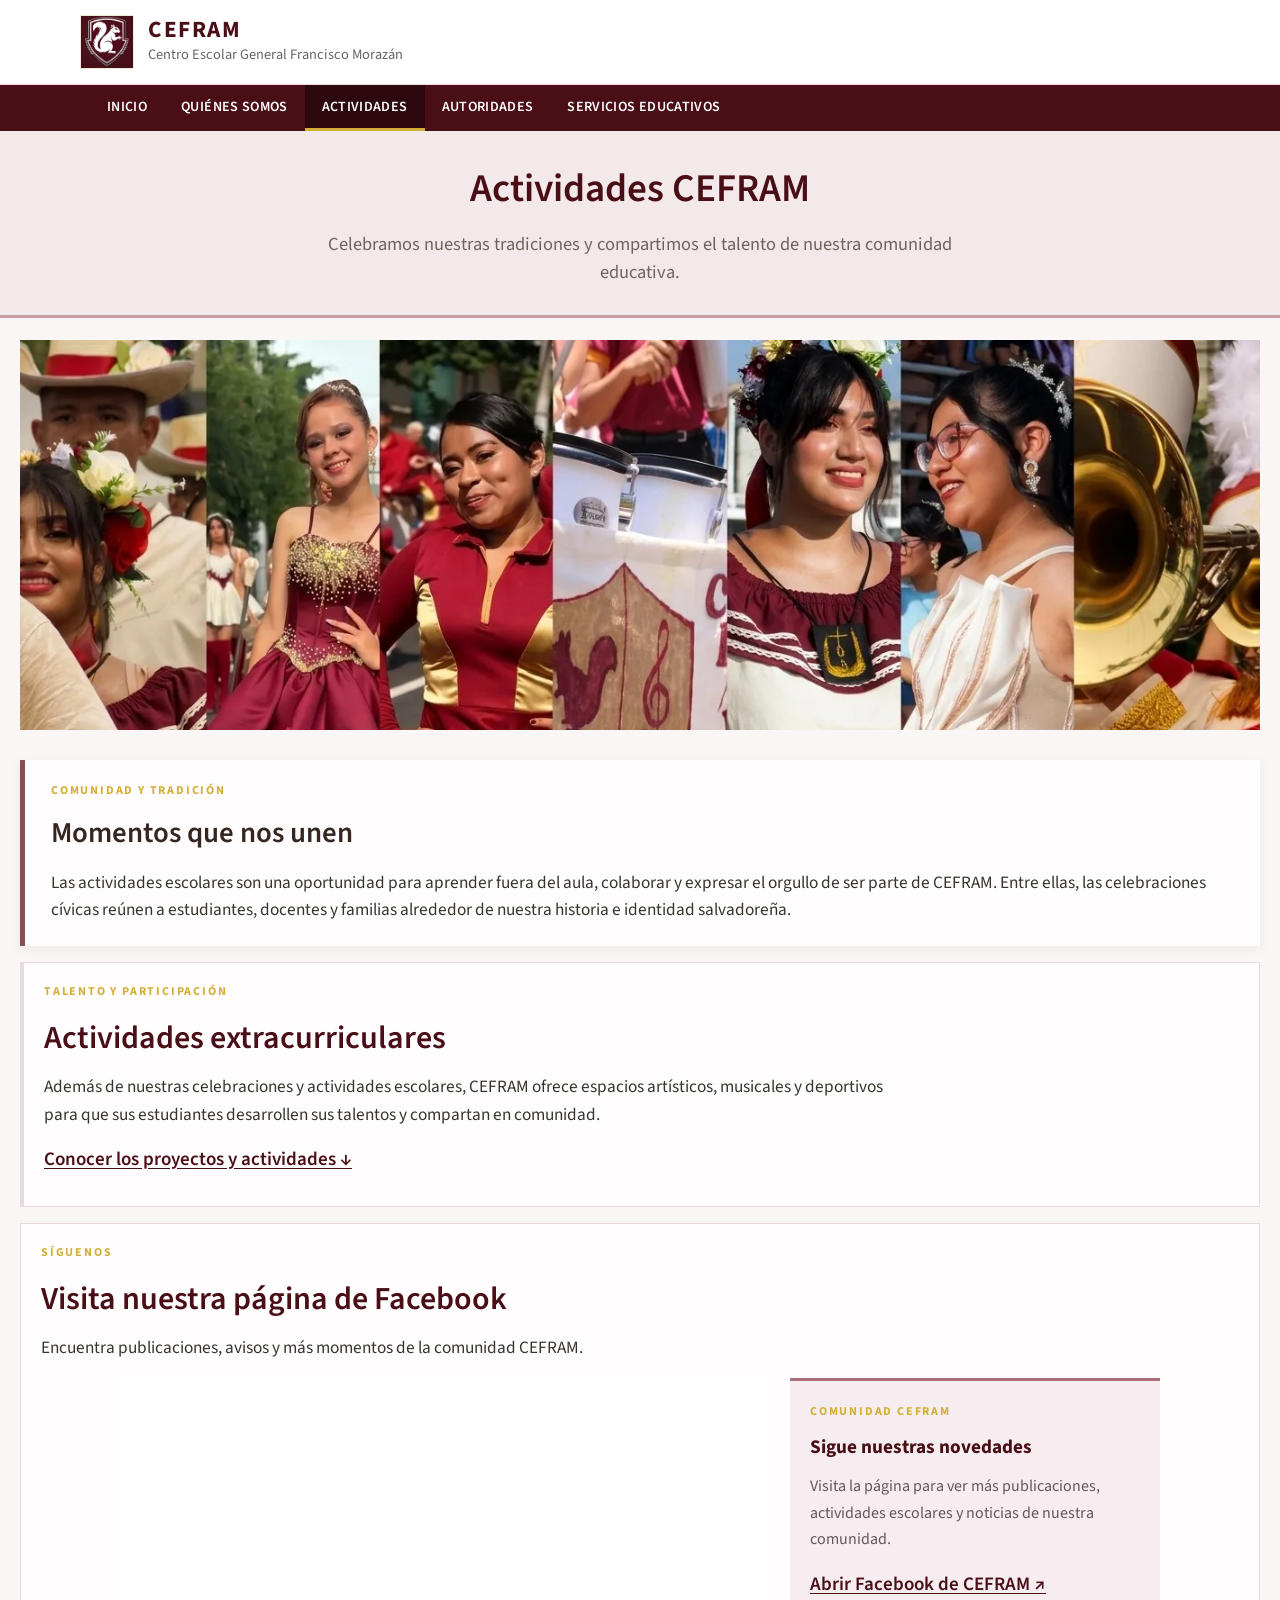
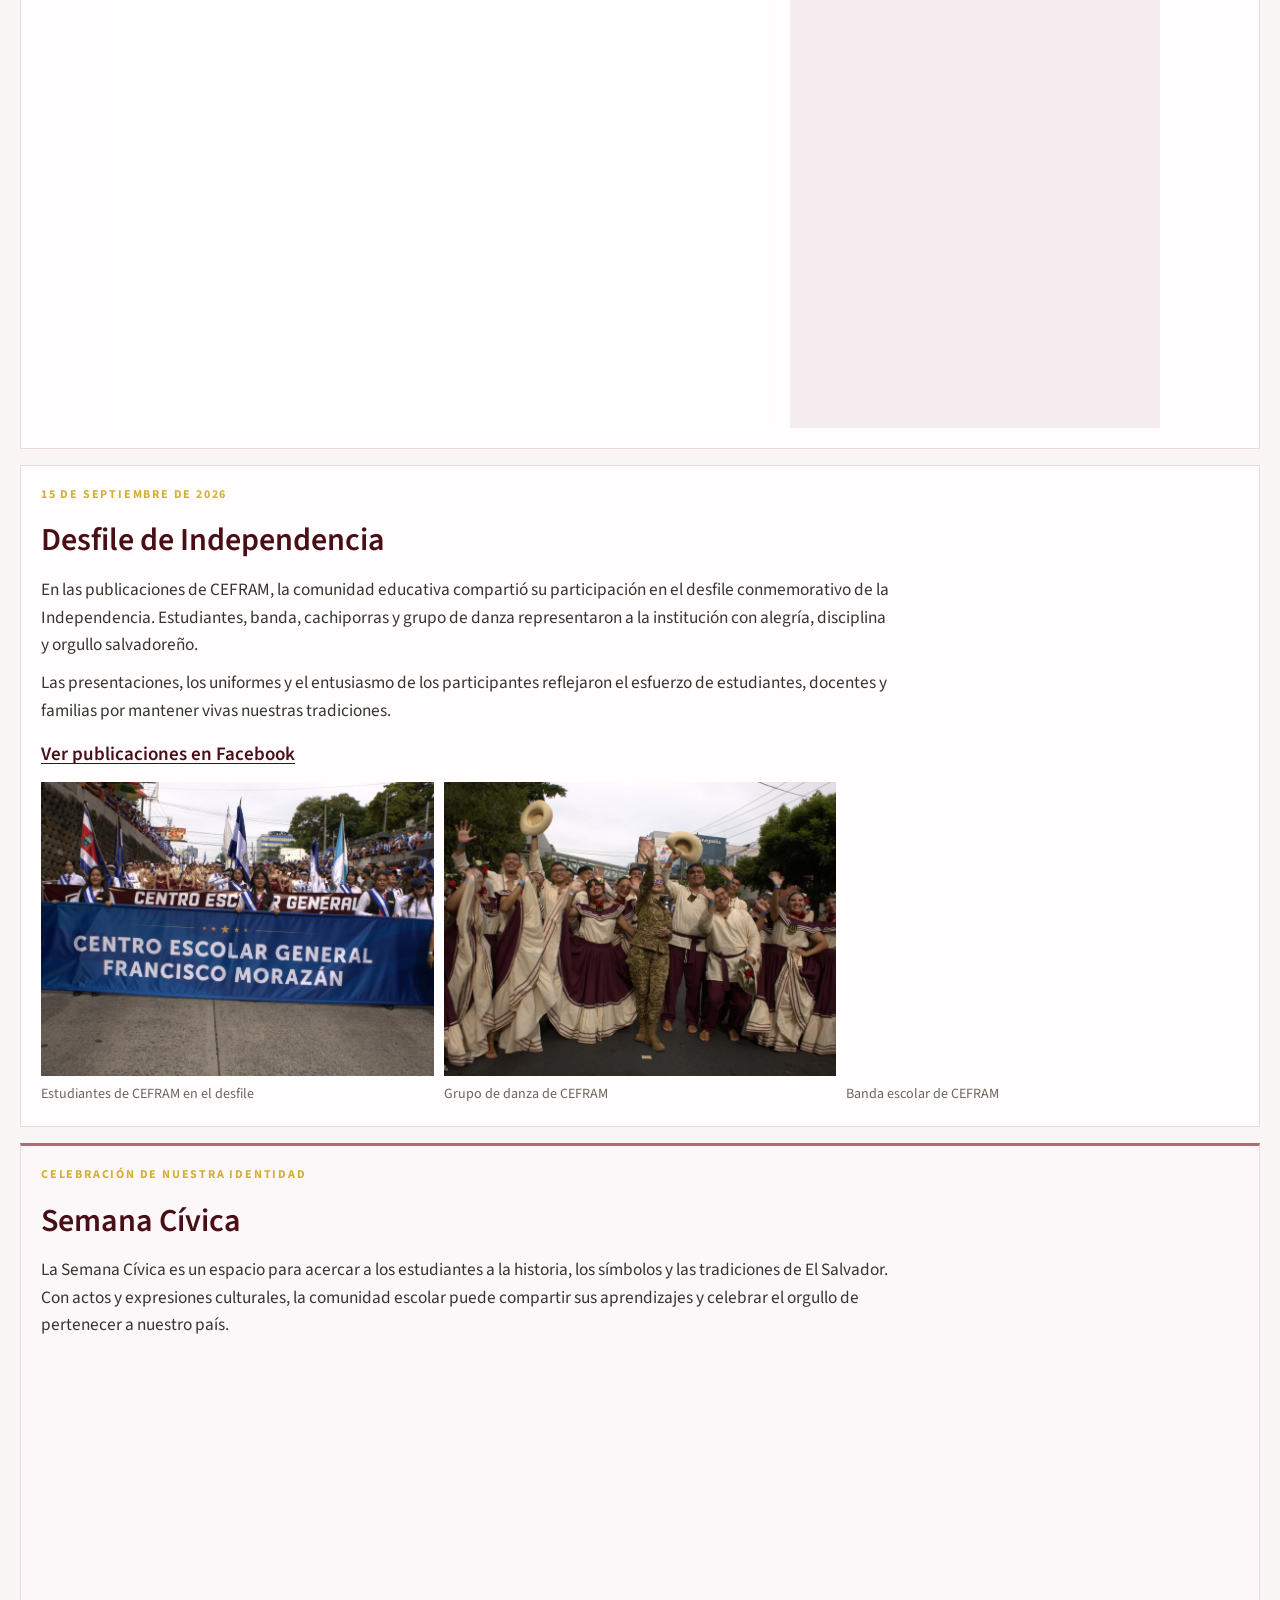
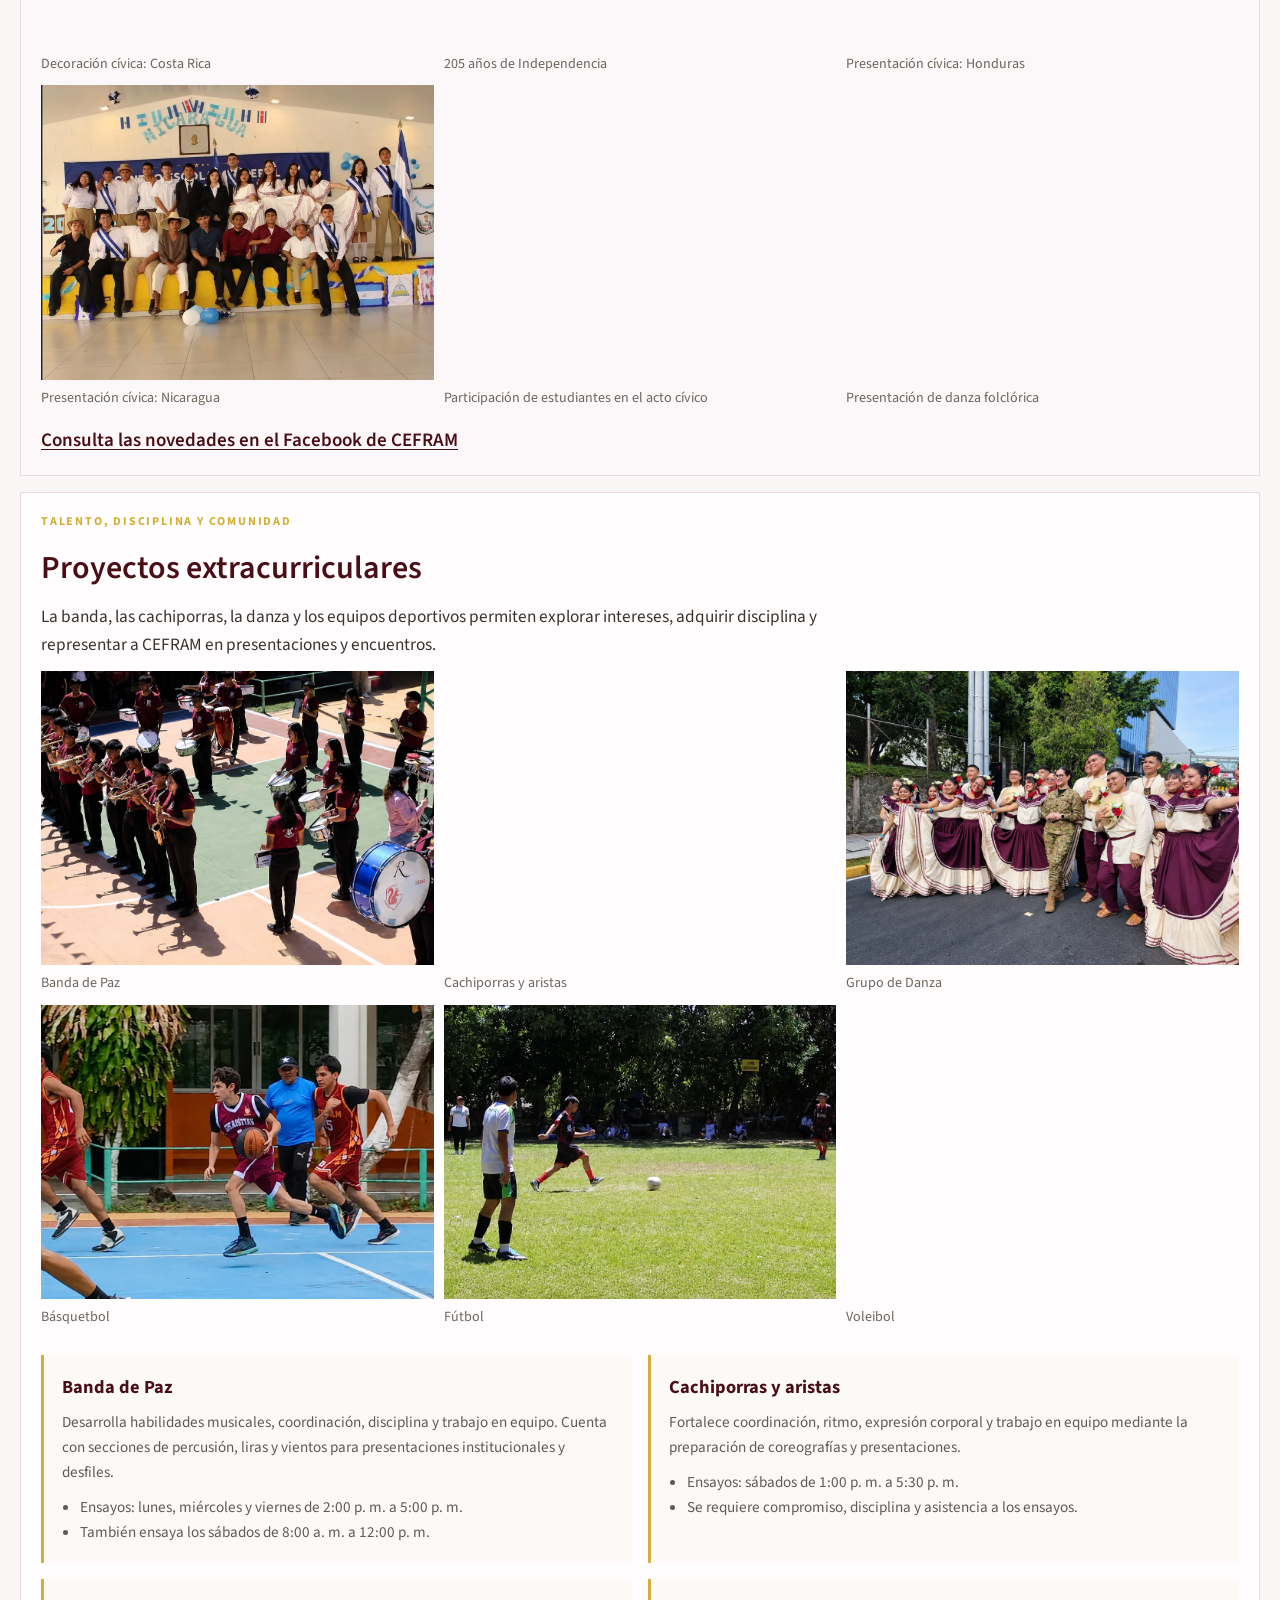
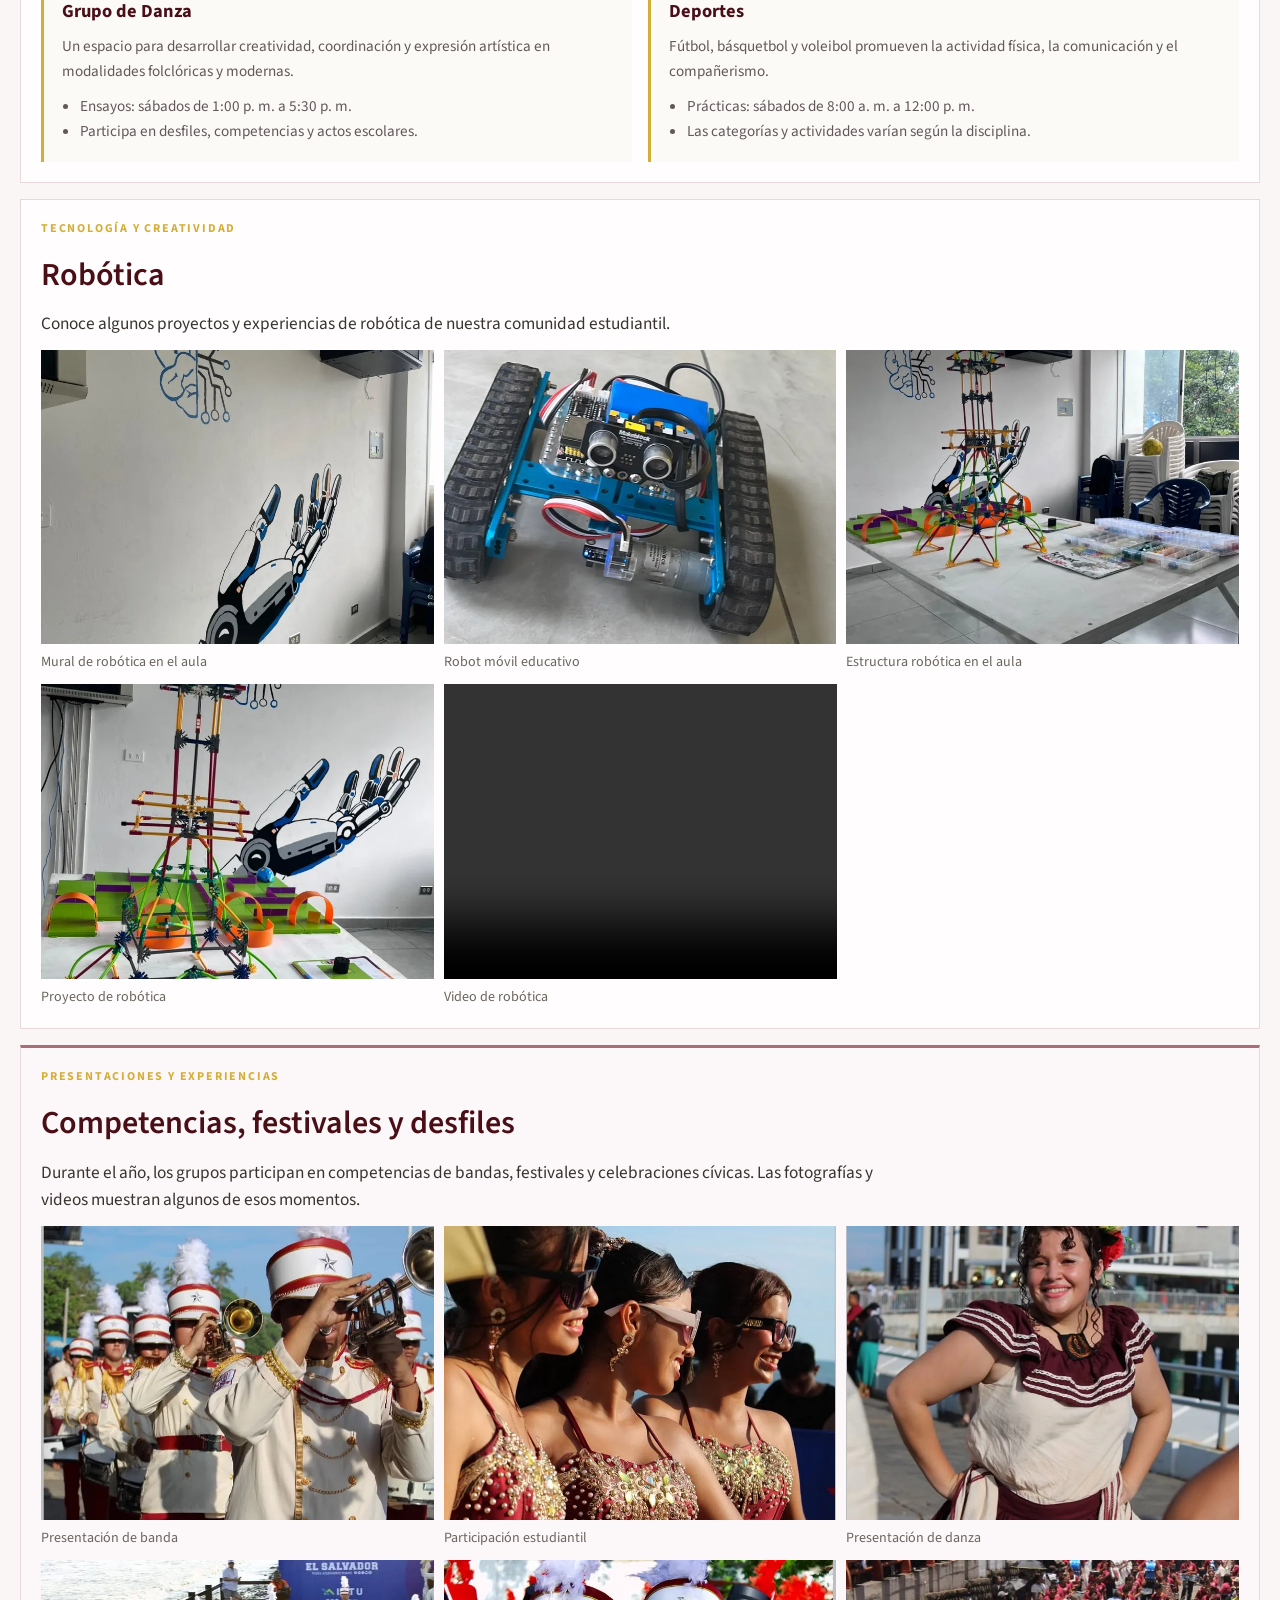
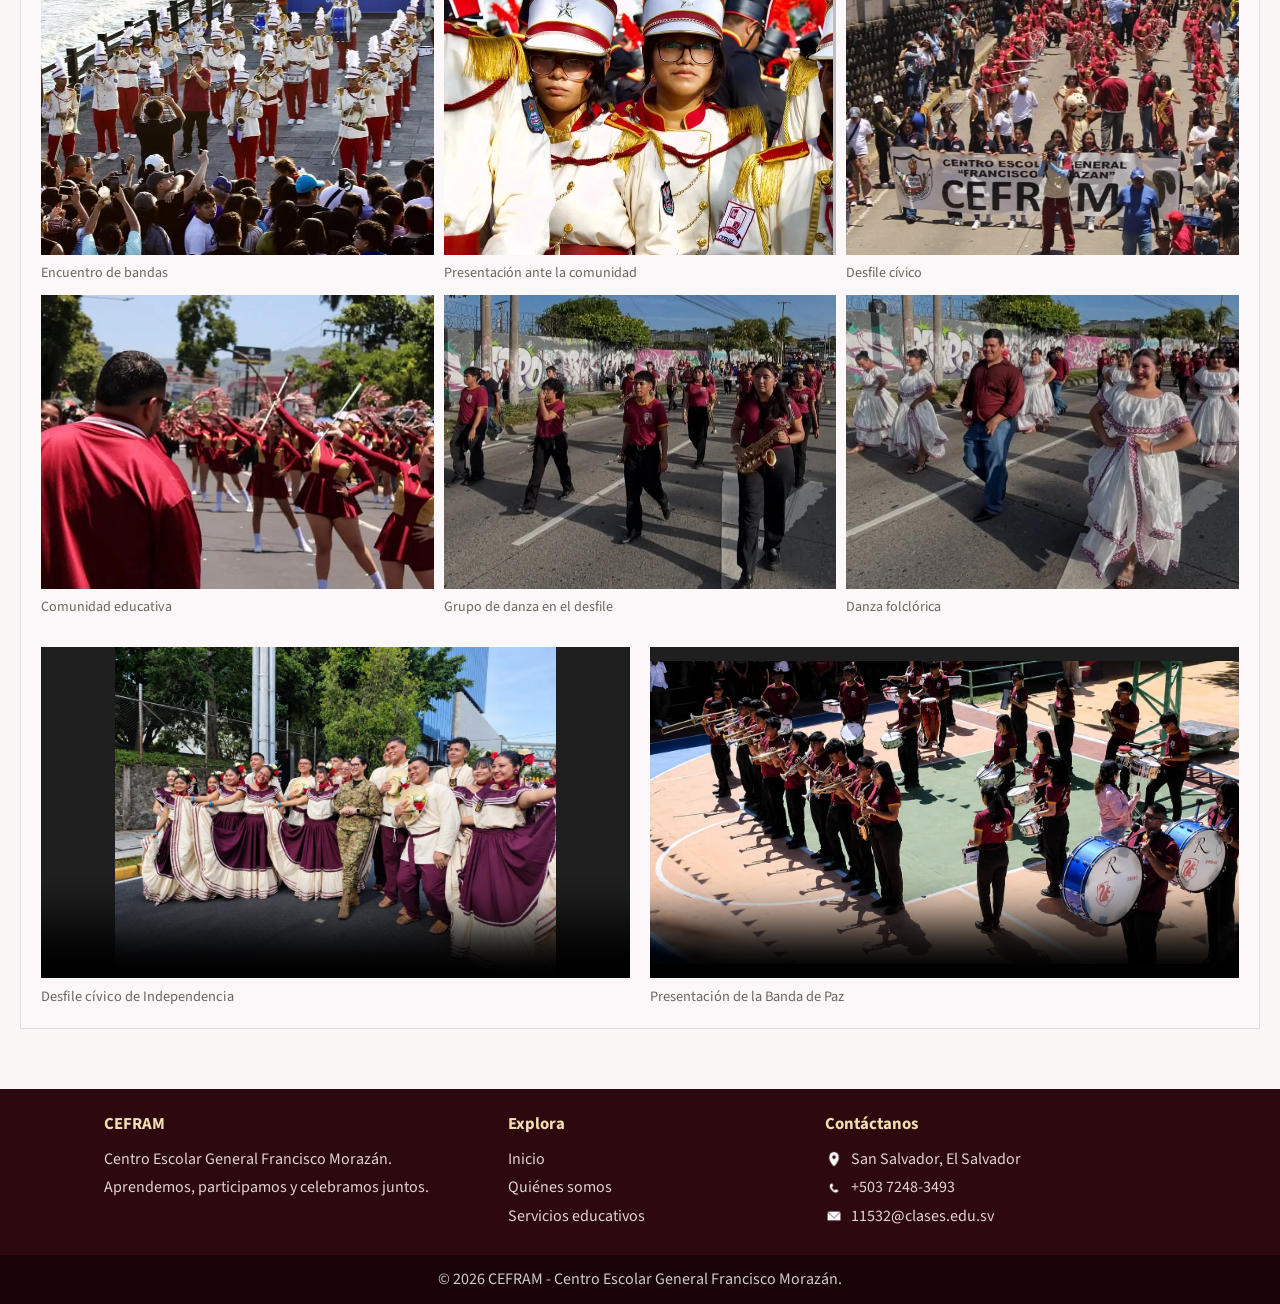
==== commit 6050b91d: "Format HTML pages for readability Preserve page content and behavior; leave the shared stylesheet un" ====
--- a/Actividades.html
+++ b/Actividades.html
@@ -1 +1,286 @@
-<!doctype html><html lang=es><head><meta charset=UTF-8><meta content="width=device-width,initial-scale=1.0" name=viewport><title>Actividades - CEFRAM</title><script>document.documentElement.classList.add('js-loading');</script><link href=assets/css/estilos.css rel=stylesheet><script defer src=assets/js/cargando.js></script></head><body><div aria-label="Cargando página" class=page-skeleton role=status><div class=skeleton-topbar></div><div class=skeleton-brand><i></i><span><b></b><b></b></span></div><div class=skeleton-nav><i></i><i></i><i></i><i></i><i></i></div><main class=skeleton-content><div class=skeleton-banner><i></i><i></i><i></i></div><div class=skeleton-heading></div><div class=skeleton-copy><i></i><i></i></div><div class=skeleton-cards><i></i><i></i><i></i></div></main></div><header><div class=logo-container><div class=logo-icon>CE</div><div class=brand-text><h1>CEFRAM</h1><span>Centro Escolar General Francisco Morazán</span></div></div></header><nav aria-label="Navegación principal" class=navbar><ul class=nav-menu><li><a href=index.html>INICIO</a></li><li><a href="Quienes Somos.html">QUIÉNES SOMOS</a></li><li><a aria-current=page class=active href=Actividades.html>ACTIVIDADES</a></li><li><a href=Autoridades.html>AUTORIDADES</a></li><li><a href="Servicios Educativos.html">SERVICIOS EDUCATIVOS</a></li></ul></nav><section class=page-banner><div class=banner-content><h1>Actividades CEFRAM</h1><p>Celebramos nuestras tradiciones y compartimos el talento de nuestra comunidad educativa.</p></div></section><main class="page-container activities-page"><figure class=extracurricular-banner><img alt="Estudiantes de CEFRAM participan en actividades artísticas y cívicas" decoding=async src=assets/img/extracurricular-banner.webp></figure><section class="detail-card activity-intro"><span class=section-kicker>Comunidad y tradición</span><h2>Momentos que nos unen</h2><p>Las actividades escolares son una oportunidad para aprender fuera del aula, colaborar y expresar el orgullo de ser parte de CEFRAM. Entre ellas, las celebraciones cívicas reúnen a estudiantes, docentes y familias alrededor de nuestra historia e identidad salvadoreña.</p></section><section class="activity-section extracurricular-cta" aria-labelledby=extracurricular-heading><div class=activity-heading><span class=section-kicker>Talento y participación</span><h2 id=extracurricular-heading>Actividades extracurriculares</h2><p>Además de nuestras celebraciones y actividades escolares, CEFRAM ofrece espacios artísticos, musicales y deportivos para que sus estudiantes desarrollen sus talentos y compartan en comunidad.</p><a class=source-link href=#proyectos-extracurriculares>Conocer los proyectos y actividades <span aria-hidden=true>↓</span></a></div></section><section class="activity-section facebook-section" aria-labelledby=facebook-heading><div class=activity-heading><span class=section-kicker>Síguenos</span><h2 id=facebook-heading>Visita nuestra página de Facebook</h2><p>Encuentra publicaciones, avisos y más momentos de la comunidad CEFRAM.</p></div><div class=facebook-layout><div class=facebook-embed><iframe allow="autoplay; clipboard-write; encrypted-media; picture-in-picture" src="https://www.facebook.com/plugins/page.php?href=https%3A%2F%2Fwww.facebook.com%2Fcefram.morazan%2F%3Flocale%3Des_LA&tabs=timeline&width=500&height=650&small_header=true&adapt_container_width=true&hide_cover=false&show_facepile=true&locale=es_LA" title="Publicaciones de la página de Facebook de CEFRAM" allowfullscreen frameborder=0 height=650 scrolling=no style=border:none;overflow:hidden width=500></iframe></div><aside class=facebook-aside><span class=section-kicker>Comunidad CEFRAM</span><h3>Sigue nuestras novedades</h3><p>Visita la página para ver más publicaciones, actividades escolares y noticias de nuestra comunidad.</p><a href="https://www.facebook.com/cefram.morazan/?locale=es_LA" rel="noopener noreferrer" target=_blank>Abrir Facebook de CEFRAM <span aria-hidden=true>↗</span></a></aside></div></section><section class=activity-section><div class=activity-heading><span class=section-kicker>15 de septiembre de 2026</span><h2>Desfile de Independencia</h2><p>En las publicaciones de CEFRAM, la comunidad educativa compartió su participación en el desfile conmemorativo de la Independencia. Estudiantes, banda, cachiporras y grupo de danza representaron a la institución con alegría, disciplina y orgullo salvadoreño.</p><p>Las presentaciones, los uniformes y el entusiasmo de los participantes reflejaron el esfuerzo de estudiantes, docentes y familias por mantener vivas nuestras tradiciones.</p><a rel="noopener noreferrer" class=source-link href=https://www.facebook.com/cefram.morazan/ target=_blank>Ver publicaciones en Facebook</a></div><div aria-label="Galería del desfile de Independencia" class=activity-gallery><figure class=photo-slot><img alt="Estudiantes de CEFRAM participan en el desfile de Independencia" decoding=async loading=lazy src=assets/img/desfile-independencia-2536.webp><figcaption>Estudiantes de CEFRAM en el desfile</figcaption></figure><figure class=photo-slot><img alt="Grupo de danza de CEFRAM durante el desfile de Independencia" decoding=async loading=lazy src=assets/img/desfile-independencia-2396.webp><figcaption>Grupo de danza de CEFRAM</figcaption></figure><figure class=photo-slot><img alt="Integrantes de la banda escolar de CEFRAM en el desfile" decoding=async loading=lazy src=assets/img/desfile-independencia-2514.webp><figcaption>Banda escolar de CEFRAM</figcaption></figure></div></section><section class="activity-section civic-section"><div class=activity-heading><span class=section-kicker>Celebración de nuestra identidad</span><h2>Semana Cívica</h2><p>La Semana Cívica es un espacio para acercar a los estudiantes a la historia, los símbolos y las tradiciones de El Salvador. Con actos y expresiones culturales, la comunidad escolar puede compartir sus aprendizajes y celebrar el orgullo de pertenecer a nuestro país.</p></div><div aria-label="Galería de la Semana Cívica" class=activity-gallery><figure class=photo-slot><img alt="Decoración cívica con los colores y la bandera de Costa Rica" decoding=async loading=lazy src=assets/img/semana-civica-costa-rica.webp><figcaption>Decoración cívica: Costa Rica</figcaption></figure><figure class=photo-slot><img alt="Decoración escolar conmemorativa de los 205 años de Independencia" decoding=async loading=lazy src=assets/img/semana-civica-independencia.webp><figcaption>205 años de Independencia</figcaption></figure><figure class=photo-slot><img alt="Estudiantes en una presentación cívica con la bandera de Honduras" decoding=async loading=lazy src=assets/img/semana-civica-honduras.webp><figcaption>Presentación cívica: Honduras</figcaption></figure><figure class=photo-slot><img alt="Estudiantes durante una presentación cívica dedicada a Nicaragua" decoding=async loading=lazy src=assets/img/semana-civica-nicaragua.webp><figcaption>Presentación cívica: Nicaragua</figcaption></figure><figure class=photo-slot><img alt="Estudiantes portan banderas durante una actividad cívica" decoding=async loading=lazy src=assets/img/semana-civica-desfile-bandera.webp><figcaption>Participación de estudiantes en el acto cívico</figcaption></figure><figure class=photo-slot><img alt="Estudiantes presentan una danza folclórica con trajes tradicionales" decoding=async loading=lazy src=assets/img/semana-civica-danza-folclorica.webp><figcaption>Presentación de danza folclórica</figcaption></figure></div><a rel="noopener noreferrer" class=source-link href=https://www.facebook.com/cefram.morazan/ target=_blank>Consulta las novedades en el Facebook de CEFRAM</a></section><section class="activity-section extracurricular-group" aria-labelledby=proyectos-heading id=proyectos-extracurriculares><div class=activity-heading><span class=section-kicker>Talento, disciplina y comunidad</span><h2 id=proyectos-heading>Proyectos extracurriculares</h2><p>La banda, las cachiporras, la danza y los equipos deportivos permiten explorar intereses, adquirir disciplina y representar a CEFRAM en presentaciones y encuentros.</p></div><div class="activity-gallery extracurricular-gallery"><figure class=photo-slot><img alt="Integrantes de la Banda de Paz de CEFRAM durante una presentación" decoding=async loading=lazy src=assets/img/extracurricular-banda.webp><figcaption>Banda de Paz</figcaption></figure><figure class=photo-slot><img alt="Estudiantes del grupo de cachiporras de CEFRAM" decoding=async loading=lazy src=assets/img/extracurricular-cachiporras.webp><figcaption>Cachiporras y aristas</figcaption></figure><figure class=photo-slot><img alt="Estudiantes de CEFRAM en una presentación de danza folclórica" decoding=async loading=lazy src=assets/img/extracurricular-danza.webp><figcaption>Grupo de Danza</figcaption></figure><figure class=photo-slot><img alt="Equipo de básquetbol de CEFRAM durante un partido" decoding=async loading=lazy src=assets/img/extracurricular-basquetbol.webp><figcaption>Básquetbol</figcaption></figure><figure class=photo-slot><img alt="Estudiantes de CEFRAM jugando fútbol" decoding=async loading=lazy src=assets/img/extracurricular-futbol.webp><figcaption>Fútbol</figcaption></figure><figure class=photo-slot><img alt="Equipo de voleibol de CEFRAM durante un juego" decoding=async loading=lazy src=assets/img/extracurricular-voleibol.webp><figcaption>Voleibol</figcaption></figure></div><div class=extracurricular-details><article class=extracurricular-detail><h3>Banda de Paz</h3><p>Desarrolla habilidades musicales, coordinación, disciplina y trabajo en equipo. Cuenta con secciones de percusión, liras y vientos para presentaciones institucionales y desfiles.</p><ul><li>Ensayos: lunes, miércoles y viernes de 2:00 p. m. a 5:00 p. m.</li><li>También ensaya los sábados de 8:00 a. m. a 12:00 p. m.</li></ul></article><article class=extracurricular-detail><h3>Cachiporras y aristas</h3><p>Fortalece coordinación, ritmo, expresión corporal y trabajo en equipo mediante la preparación de coreografías y presentaciones.</p><ul><li>Ensayos: sábados de 1:00 p. m. a 5:30 p. m.</li><li>Se requiere compromiso, disciplina y asistencia a los ensayos.</li></ul></article><article class=extracurricular-detail><h3>Grupo de Danza</h3><p>Un espacio para desarrollar creatividad, coordinación y expresión artística en modalidades folclóricas y modernas.</p><ul><li>Ensayos: sábados de 1:00 p. m. a 5:30 p. m.</li><li>Participa en desfiles, competencias y actos escolares.</li></ul></article><article class=extracurricular-detail><h3>Deportes</h3><p>Fútbol, básquetbol y voleibol promueven la actividad física, la comunicación y el compañerismo.</p><ul><li>Prácticas: sábados de 8:00 a. m. a 12:00 p. m.</li><li>Las categorías y actividades varían según la disciplina.</li></ul></article></div></section><section class="activity-section robotics-section" aria-labelledby=robotica-heading id=robotica><div class=activity-heading><span class=section-kicker>Tecnolog&iacute;a y creatividad</span><h2 id=robotica-heading>Rob&oacute;tica</h2><p>Conoce algunos proyectos y experiencias de rob&oacute;tica de nuestra comunidad estudiantil.</p></div><div class=activity-gallery aria-label="Galer&iacute;a de proyectos de rob&oacute;tica"><figure class=photo-slot><img alt="Mural de un brazo rob&oacute;tico en el aula" decoding=async loading=lazy src=assets/img/robotica-mural-brazo.webp><figcaption>Mural de rob&oacute;tica en el aula</figcaption></figure><figure class=photo-slot><img alt="Robot m&oacute;vil educativo" decoding=async loading=lazy src=assets/img/robotica-robot-movil.webp><figcaption>Robot m&oacute;vil educativo</figcaption></figure><figure class=photo-slot><img alt="Estructura rob&oacute;tica construida con piezas de colores" decoding=async loading=lazy src=assets/img/robotica-estructura-aula.webp><figcaption>Estructura rob&oacute;tica en el aula</figcaption></figure><figure class=photo-slot><img alt="Proyecto de estructura rob&oacute;tica en construcci&oacute;n" decoding=async loading=lazy src=assets/img/robotica-proyecto-estructura.webp><figcaption>Proyecto de rob&oacute;tica</figcaption></figure><figure class=photo-slot><video controls preload=metadata playsinline aria-label="Video de proyectos de rob&oacute;tica de CEFRAM"><source src=assets/img/robotica-proyecto.mp4 type=video/mp4>Tu navegador no admite la reproducci&oacute;n de video.</video><figcaption>Video de rob&oacute;tica</figcaption></figure></div></section><section class="activity-section extracurricular-group civic-section" aria-labelledby=encuentros-heading><div class=activity-heading><span class=section-kicker>Presentaciones y experiencias</span><h2 id=encuentros-heading>Competencias, festivales y desfiles</h2><p>Durante el año, los grupos participan en competencias de bandas, festivales y celebraciones cívicas. Las fotografías y videos muestran algunos de esos momentos.</p></div><div class=activity-gallery><figure class=photo-slot><img alt="Integrantes de una banda estudiantil durante una competencia" decoding=async loading=lazy src=assets/img/extracurricular-competencia-1.webp><figcaption>Presentación de banda</figcaption></figure><figure class=photo-slot><img alt="Estudiantes participantes en una competencia artística" decoding=async loading=lazy src=assets/img/extracurricular-competencia-2.webp><figcaption>Participación estudiantil</figcaption></figure><figure class=photo-slot><img alt="Estudiante de CEFRAM en una presentación de danza" decoding=async loading=lazy src=assets/img/extracurricular-competencia-3.webp><figcaption>Presentación de danza</figcaption></figure><figure class=photo-slot><img alt="Integrantes de la banda en una competencia" decoding=async loading=lazy src=assets/img/extracurricular-competencia-4.webp><figcaption>Encuentro de bandas</figcaption></figure><figure class=photo-slot><img alt="Banda escolar durante una presentación ante el público" decoding=async loading=lazy src=assets/img/extracurricular-competencia-5.webp><figcaption>Presentación ante la comunidad</figcaption></figure><figure class=photo-slot><img alt="Estudiantes de CEFRAM participan en un desfile cívico" decoding=async loading=lazy src=assets/img/extracurricular-desfile-1.webp><figcaption>Desfile cívico</figcaption></figure><figure class=photo-slot><img alt="Comunidad educativa de CEFRAM durante un desfile" decoding=async loading=lazy src=assets/img/extracurricular-desfile-2.webp><figcaption>Comunidad educativa</figcaption></figure><figure class=photo-slot><img alt="Estudiantes de danza participan en un desfile" decoding=async loading=lazy src=assets/img/extracurricular-desfile-3.webp><figcaption>Grupo de danza en el desfile</figcaption></figure><figure class=photo-slot><img alt="Presentación de danza folclórica durante un desfile" decoding=async loading=lazy src=assets/img/extracurricular-desfile-4.webp><figcaption>Danza folclórica</figcaption></figure></div><div class=extracurricular-videos><figure><video controls poster=assets/img/extracurricular-danza.webp preload=metadata><source src=assets/img/extracurricular-desfile-independencia.mp4 type=video/mp4> Tu navegador no soporta la reproducción de video.</video><figcaption>Desfile cívico de Independencia</figcaption></figure><figure><video controls poster=assets/img/extracurricular-banda.webp preload=metadata><source src=assets/img/extracurricular-presentacion-banda.mp4 type=video/mp4> Tu navegador no soporta la reproducción de video.</video><figcaption>Presentación de la Banda de Paz</figcaption></figure></div></section></main><footer><div class=footer-container><div class=footer-col><h3>CEFRAM</h3><p>Centro Escolar General Francisco Morazán.</p><p>Aprendemos, participamos y celebramos juntos.</p></div><div class=footer-col><h4>Explora</h4><ul><li><a href=index.html>Inicio</a></li><li><a href="Quienes Somos.html">Quiénes somos</a></li><li><a href="Servicios Educativos.html">Servicios educativos</a></li></ul></div><div class=footer-col><h4>Contáctanos</h4><p class=contact-line><img alt class=contact-icon decoding=async loading=lazy src=assets/sprites/ubicacion.webp> San Salvador, El Salvador</p><p class=contact-line><img alt class=contact-icon decoding=async loading=lazy src=assets/sprites/telefono.webp> +503 7248-3493</p><p class=contact-line><img alt class=contact-icon decoding=async loading=lazy src=assets/sprites/correo.webp> 11532@clases.edu.sv</p></div></div><div class=footer-bottom><p>© 2026 CEFRAM - Centro Escolar General Francisco Morazán.</p></div></footer></body></html>+<!doctype html>
+<html lang=es>
+  <head>
+    <meta charset=UTF-8>
+    <meta content="width=device-width,initial-scale=1.0" name=viewport>
+    <title>Actividades - CEFRAM</title>
+    <script>document.documentElement.classList.add('js-loading');</script>
+    <link href=assets/css/estilos.css rel=stylesheet>
+    <script defer src=assets/js/cargando.js></script>
+  </head>
+<body>
+  <div aria-label="Cargando página" class=page-skeleton role=status>
+    <div class=skeleton-topbar>
+    </div>
+    <div class=skeleton-brand><i></i><span><b></b><b></b></span>
+    </div>
+    <div class=skeleton-nav><i></i><i></i><i></i><i></i><i></i>
+    </div>
+    <main class=skeleton-content>
+      <div class=skeleton-banner><i></i><i></i><i></i>
+      </div>
+      <div class=skeleton-heading>
+      </div>
+      <div class=skeleton-copy><i></i><i></i>
+      </div>
+      <div class=skeleton-cards><i></i><i></i><i></i>
+      </div>
+    </main>
+  </div>
+  <header>
+    <div class=logo-container>
+      <div class=logo-icon>CE</div>
+      <div class=brand-text>
+        <h1>CEFRAM</h1><span>Centro Escolar General Francisco Morazán</span>
+      </div>
+    </div>
+  </header>
+  <nav aria-label="Navegación principal" class=navbar>
+    <ul class=nav-menu>
+      <li><a href=index.html>INICIO</a>
+      </li>
+      <li><a href="Quienes Somos.html">QUIÉNES SOMOS</a>
+      </li>
+      <li><a aria-current=page class=active href=Actividades.html>ACTIVIDADES</a>
+      </li>
+      <li><a href=Autoridades.html>AUTORIDADES</a>
+      </li>
+      <li><a href="Servicios Educativos.html">SERVICIOS EDUCATIVOS</a>
+      </li>
+    </ul>
+  </nav>
+  <section class=page-banner>
+    <div class=banner-content>
+      <h1>Actividades CEFRAM</h1>
+      <p>Celebramos nuestras tradiciones y compartimos el talento de nuestra comunidad educativa.</p>
+    </div>
+  </section>
+  <main class="page-container activities-page">
+    <figure class=extracurricular-banner><img alt="Estudiantes de CEFRAM participan en actividades artísticas y cívicas" decoding=async src=assets/img/extracurricular-banner.webp>
+    </figure>
+    <section class="detail-card activity-intro"><span class=section-kicker>Comunidad y tradición</span>
+      <h2>Momentos que nos unen</h2>
+      <p>Las actividades escolares son una oportunidad para aprender fuera del aula, colaborar y expresar el orgullo de ser parte de CEFRAM. Entre ellas, las celebraciones cívicas reúnen a estudiantes, docentes y familias alrededor de nuestra historia e identidad salvadoreña.</p>
+    </section>
+    <section class="activity-section extracurricular-cta" aria-labelledby=extracurricular-heading>
+      <div class=activity-heading><span class=section-kicker>Talento y participación</span>
+        <h2 id=extracurricular-heading>Actividades extracurriculares</h2>
+        <p>Además de nuestras celebraciones y actividades escolares, CEFRAM ofrece espacios artísticos, musicales y deportivos para que sus estudiantes desarrollen sus talentos y compartan en comunidad.</p><a class=source-link href=#proyectos-extracurriculares>Conocer los proyectos y actividades <span aria-hidden=true>↓</span></a>
+      </div>
+    </section>
+    <section class="activity-section facebook-section" aria-labelledby=facebook-heading>
+      <div class=activity-heading><span class=section-kicker>Síguenos</span>
+        <h2 id=facebook-heading>Visita nuestra página de Facebook</h2>
+        <p>Encuentra publicaciones, avisos y más momentos de la comunidad CEFRAM.</p>
+      </div>
+      <div class=facebook-layout>
+        <div class=facebook-embed><iframe allow="autoplay; clipboard-write; encrypted-media; picture-in-picture" src="https://www.facebook.com/plugins/page.php?href=https%3A%2F%2Fwww.facebook.com%2Fcefram.morazan%2F%3Flocale%3Des_LA&tabs=timeline&width=500&height=650&small_header=true&adapt_container_width=true&hide_cover=false&show_facepile=true&locale=es_LA" title="Publicaciones de la página de Facebook de CEFRAM" allowfullscreen frameborder=0 height=650 scrolling=no style=border:none;overflow:hidden width=500></iframe>
+        </div>
+        <aside class=facebook-aside><span class=section-kicker>Comunidad CEFRAM</span>
+          <h3>Sigue nuestras novedades</h3>
+          <p>Visita la página para ver más publicaciones, actividades escolares y noticias de nuestra comunidad.</p><a href="https://www.facebook.com/cefram.morazan/?locale=es_LA" rel="noopener noreferrer" target=_blank>Abrir Facebook de CEFRAM <span aria-hidden=true>↗</span></a>
+        </aside>
+      </div>
+    </section>
+    <section class=activity-section>
+      <div class=activity-heading><span class=section-kicker>15 de septiembre de 2026</span>
+        <h2>Desfile de Independencia</h2>
+        <p>En las publicaciones de CEFRAM, la comunidad educativa compartió su participación en el desfile conmemorativo de la Independencia. Estudiantes, banda, cachiporras y grupo de danza representaron a la institución con alegría, disciplina y orgullo salvadoreño.</p>
+        <p>Las presentaciones, los uniformes y el entusiasmo de los participantes reflejaron el esfuerzo de estudiantes, docentes y familias por mantener vivas nuestras tradiciones.</p><a rel="noopener noreferrer" class=source-link href=https://www.facebook.com/cefram.morazan/ target=_blank>Ver publicaciones en Facebook</a>
+      </div>
+      <div aria-label="Galería del desfile de Independencia" class=activity-gallery>
+        <figure class=photo-slot><img alt="Estudiantes de CEFRAM participan en el desfile de Independencia" decoding=async loading=lazy src=assets/img/desfile-independencia-2536.webp>
+          <figcaption>Estudiantes de CEFRAM en el desfile</figcaption>
+        </figure>
+        <figure class=photo-slot><img alt="Grupo de danza de CEFRAM durante el desfile de Independencia" decoding=async loading=lazy src=assets/img/desfile-independencia-2396.webp>
+          <figcaption>Grupo de danza de CEFRAM</figcaption>
+        </figure>
+        <figure class=photo-slot><img alt="Integrantes de la banda escolar de CEFRAM en el desfile" decoding=async loading=lazy src=assets/img/desfile-independencia-2514.webp>
+          <figcaption>Banda escolar de CEFRAM</figcaption>
+        </figure>
+      </div>
+    </section>
+    <section class="activity-section civic-section">
+      <div class=activity-heading><span class=section-kicker>Celebración de nuestra identidad</span>
+        <h2>Semana Cívica</h2>
+        <p>La Semana Cívica es un espacio para acercar a los estudiantes a la historia, los símbolos y las tradiciones de El Salvador. Con actos y expresiones culturales, la comunidad escolar puede compartir sus aprendizajes y celebrar el orgullo de pertenecer a nuestro país.</p>
+      </div>
+      <div aria-label="Galería de la Semana Cívica" class=activity-gallery>
+        <figure class=photo-slot><img alt="Decoración cívica con los colores y la bandera de Costa Rica" decoding=async loading=lazy src=assets/img/semana-civica-costa-rica.webp>
+          <figcaption>Decoración cívica: Costa Rica</figcaption>
+        </figure>
+        <figure class=photo-slot><img alt="Decoración escolar conmemorativa de los 205 años de Independencia" decoding=async loading=lazy src=assets/img/semana-civica-independencia.webp>
+          <figcaption>205 años de Independencia</figcaption>
+        </figure>
+        <figure class=photo-slot><img alt="Estudiantes en una presentación cívica con la bandera de Honduras" decoding=async loading=lazy src=assets/img/semana-civica-honduras.webp>
+          <figcaption>Presentación cívica: Honduras</figcaption>
+        </figure>
+        <figure class=photo-slot><img alt="Estudiantes durante una presentación cívica dedicada a Nicaragua" decoding=async loading=lazy src=assets/img/semana-civica-nicaragua.webp>
+          <figcaption>Presentación cívica: Nicaragua</figcaption>
+        </figure>
+        <figure class=photo-slot><img alt="Estudiantes portan banderas durante una actividad cívica" decoding=async loading=lazy src=assets/img/semana-civica-desfile-bandera.webp>
+          <figcaption>Participación de estudiantes en el acto cívico</figcaption>
+        </figure>
+        <figure class=photo-slot><img alt="Estudiantes presentan una danza folclórica con trajes tradicionales" decoding=async loading=lazy src=assets/img/semana-civica-danza-folclorica.webp>
+          <figcaption>Presentación de danza folclórica</figcaption>
+        </figure>
+      </div><a rel="noopener noreferrer" class=source-link href=https://www.facebook.com/cefram.morazan/ target=_blank>Consulta las novedades en el Facebook de CEFRAM</a>
+    </section>
+    <section class="activity-section extracurricular-group" aria-labelledby=proyectos-heading id=proyectos-extracurriculares>
+      <div class=activity-heading><span class=section-kicker>Talento, disciplina y comunidad</span>
+        <h2 id=proyectos-heading>Proyectos extracurriculares</h2>
+        <p>La banda, las cachiporras, la danza y los equipos deportivos permiten explorar intereses, adquirir disciplina y representar a CEFRAM en presentaciones y encuentros.</p>
+      </div>
+      <div class="activity-gallery extracurricular-gallery">
+        <figure class=photo-slot><img alt="Integrantes de la Banda de Paz de CEFRAM durante una presentación" decoding=async loading=lazy src=assets/img/extracurricular-banda.webp>
+          <figcaption>Banda de Paz</figcaption>
+        </figure>
+        <figure class=photo-slot><img alt="Estudiantes del grupo de cachiporras de CEFRAM" decoding=async loading=lazy src=assets/img/extracurricular-cachiporras.webp>
+          <figcaption>Cachiporras y aristas</figcaption>
+        </figure>
+        <figure class=photo-slot><img alt="Estudiantes de CEFRAM en una presentación de danza folclórica" decoding=async loading=lazy src=assets/img/extracurricular-danza.webp>
+          <figcaption>Grupo de Danza</figcaption>
+        </figure>
+        <figure class=photo-slot><img alt="Equipo de básquetbol de CEFRAM durante un partido" decoding=async loading=lazy src=assets/img/extracurricular-basquetbol.webp>
+          <figcaption>Básquetbol</figcaption>
+        </figure>
+        <figure class=photo-slot><img alt="Estudiantes de CEFRAM jugando fútbol" decoding=async loading=lazy src=assets/img/extracurricular-futbol.webp>
+          <figcaption>Fútbol</figcaption>
+        </figure>
+        <figure class=photo-slot><img alt="Equipo de voleibol de CEFRAM durante un juego" decoding=async loading=lazy src=assets/img/extracurricular-voleibol.webp>
+          <figcaption>Voleibol</figcaption>
+        </figure>
+      </div>
+      <div class=extracurricular-details>
+        <article class=extracurricular-detail>
+          <h3>Banda de Paz</h3>
+          <p>Desarrolla habilidades musicales, coordinación, disciplina y trabajo en equipo. Cuenta con secciones de percusión, liras y vientos para presentaciones institucionales y desfiles.</p>
+          <ul>
+            <li>Ensayos: lunes, miércoles y viernes de 2:00 p. m. a 5:00 p. m.</li>
+            <li>También ensaya los sábados de 8:00 a. m. a 12:00 p. m.</li>
+          </ul>
+        </article>
+        <article class=extracurricular-detail>
+          <h3>Cachiporras y aristas</h3>
+          <p>Fortalece coordinación, ritmo, expresión corporal y trabajo en equipo mediante la preparación de coreografías y presentaciones.</p>
+          <ul>
+            <li>Ensayos: sábados de 1:00 p. m. a 5:30 p. m.</li>
+            <li>Se requiere compromiso, disciplina y asistencia a los ensayos.</li>
+          </ul>
+        </article>
+        <article class=extracurricular-detail>
+          <h3>Grupo de Danza</h3>
+          <p>Un espacio para desarrollar creatividad, coordinación y expresión artística en modalidades folclóricas y modernas.</p>
+          <ul>
+            <li>Ensayos: sábados de 1:00 p. m. a 5:30 p. m.</li>
+            <li>Participa en desfiles, competencias y actos escolares.</li>
+          </ul>
+        </article>
+        <article class=extracurricular-detail>
+          <h3>Deportes</h3>
+          <p>Fútbol, básquetbol y voleibol promueven la actividad física, la comunicación y el compañerismo.</p>
+          <ul>
+            <li>Prácticas: sábados de 8:00 a. m. a 12:00 p. m.</li>
+            <li>Las categorías y actividades varían según la disciplina.</li>
+          </ul>
+        </article>
+      </div>
+    </section>
+    <section class="activity-section robotics-section" aria-labelledby=robotica-heading id=robotica>
+      <div class=activity-heading><span class=section-kicker>Tecnolog&iacute;a y creatividad</span>
+        <h2 id=robotica-heading>Rob&oacute;tica</h2>
+        <p>Conoce algunos proyectos y experiencias de rob&oacute;tica de nuestra comunidad estudiantil.</p>
+      </div>
+      <div class=activity-gallery aria-label="Galer&iacute;a de proyectos de rob&oacute;tica">
+        <figure class=photo-slot><img alt="Mural de un brazo rob&oacute;tico en el aula" decoding=async loading=lazy src=assets/img/robotica-mural-brazo.webp>
+          <figcaption>Mural de rob&oacute;tica en el aula</figcaption>
+        </figure>
+        <figure class=photo-slot><img alt="Robot m&oacute;vil educativo" decoding=async loading=lazy src=assets/img/robotica-robot-movil.webp>
+          <figcaption>Robot m&oacute;vil educativo</figcaption>
+        </figure>
+        <figure class=photo-slot><img alt="Estructura rob&oacute;tica construida con piezas de colores" decoding=async loading=lazy src=assets/img/robotica-estructura-aula.webp>
+          <figcaption>Estructura rob&oacute;tica en el aula</figcaption>
+        </figure>
+        <figure class=photo-slot><img alt="Proyecto de estructura rob&oacute;tica en construcci&oacute;n" decoding=async loading=lazy src=assets/img/robotica-proyecto-estructura.webp>
+          <figcaption>Proyecto de rob&oacute;tica</figcaption>
+        </figure>
+        <figure class=photo-slot><video controls preload=metadata playsinline aria-label="Video de proyectos de rob&oacute;tica de CEFRAM"><source src=assets/img/robotica-proyecto.mp4 type=video/mp4>Tu navegador no admite la reproducci&oacute;n de video.</video>
+          <figcaption>Video de rob&oacute;tica</figcaption>
+        </figure>
+      </div>
+    </section>
+    <section class="activity-section extracurricular-group civic-section" aria-labelledby=encuentros-heading>
+      <div class=activity-heading><span class=section-kicker>Presentaciones y experiencias</span>
+        <h2 id=encuentros-heading>Competencias, festivales y desfiles</h2>
+        <p>Durante el año, los grupos participan en competencias de bandas, festivales y celebraciones cívicas. Las fotografías y videos muestran algunos de esos momentos.</p>
+      </div>
+      <div class=activity-gallery>
+        <figure class=photo-slot><img alt="Integrantes de una banda estudiantil durante una competencia" decoding=async loading=lazy src=assets/img/extracurricular-competencia-1.webp>
+          <figcaption>Presentación de banda</figcaption>
+        </figure>
+        <figure class=photo-slot><img alt="Estudiantes participantes en una competencia artística" decoding=async loading=lazy src=assets/img/extracurricular-competencia-2.webp>
+          <figcaption>Participación estudiantil</figcaption>
+        </figure>
+        <figure class=photo-slot><img alt="Estudiante de CEFRAM en una presentación de danza" decoding=async loading=lazy src=assets/img/extracurricular-competencia-3.webp>
+          <figcaption>Presentación de danza</figcaption>
+        </figure>
+        <figure class=photo-slot><img alt="Integrantes de la banda en una competencia" decoding=async loading=lazy src=assets/img/extracurricular-competencia-4.webp>
+          <figcaption>Encuentro de bandas</figcaption>
+        </figure>
+        <figure class=photo-slot><img alt="Banda escolar durante una presentación ante el público" decoding=async loading=lazy src=assets/img/extracurricular-competencia-5.webp>
+          <figcaption>Presentación ante la comunidad</figcaption>
+        </figure>
+        <figure class=photo-slot><img alt="Estudiantes de CEFRAM participan en un desfile cívico" decoding=async loading=lazy src=assets/img/extracurricular-desfile-1.webp>
+          <figcaption>Desfile cívico</figcaption>
+        </figure>
+        <figure class=photo-slot><img alt="Comunidad educativa de CEFRAM durante un desfile" decoding=async loading=lazy src=assets/img/extracurricular-desfile-2.webp>
+          <figcaption>Comunidad educativa</figcaption>
+        </figure>
+        <figure class=photo-slot><img alt="Estudiantes de danza participan en un desfile" decoding=async loading=lazy src=assets/img/extracurricular-desfile-3.webp>
+          <figcaption>Grupo de danza en el desfile</figcaption>
+        </figure>
+        <figure class=photo-slot><img alt="Presentación de danza folclórica durante un desfile" decoding=async loading=lazy src=assets/img/extracurricular-desfile-4.webp>
+          <figcaption>Danza folclórica</figcaption>
+        </figure>
+      </div>
+      <div class=extracurricular-videos>
+        <figure><video controls poster=assets/img/extracurricular-danza.webp preload=metadata><source src=assets/img/extracurricular-desfile-independencia.mp4 type=video/mp4> Tu navegador no soporta la reproducción de video.</video>
+          <figcaption>Desfile cívico de Independencia</figcaption>
+        </figure>
+        <figure><video controls poster=assets/img/extracurricular-banda.webp preload=metadata><source src=assets/img/extracurricular-presentacion-banda.mp4 type=video/mp4> Tu navegador no soporta la reproducción de video.</video>
+          <figcaption>Presentación de la Banda de Paz</figcaption>
+        </figure>
+      </div>
+    </section>
+  </main>
+  <footer>
+    <div class=footer-container>
+      <div class=footer-col>
+        <h3>CEFRAM</h3>
+        <p>Centro Escolar General Francisco Morazán.</p>
+        <p>Aprendemos, participamos y celebramos juntos.</p>
+      </div>
+      <div class=footer-col>
+        <h4>Explora</h4>
+        <ul>
+          <li><a href=index.html>Inicio</a>
+          </li>
+          <li><a href="Quienes Somos.html">Quiénes somos</a>
+          </li>
+          <li><a href="Servicios Educativos.html">Servicios educativos</a>
+          </li>
+        </ul>
+      </div>
+      <div class=footer-col>
+        <h4>Contáctanos</h4>
+        <p class=contact-line><img alt class=contact-icon decoding=async loading=lazy src=assets/sprites/ubicacion.webp> San Salvador, El Salvador</p>
+        <p class=contact-line><img alt class=contact-icon decoding=async loading=lazy src=assets/sprites/telefono.webp> +503 7248-3493</p>
+        <p class=contact-line><img alt class=contact-icon decoding=async loading=lazy src=assets/sprites/correo.webp> 11532@clases.edu.sv</p>
+      </div>
+    </div>
+    <div class=footer-bottom>
+      <p>© 2026 CEFRAM - Centro Escolar General Francisco Morazán.</p>
+    </div>
+  </footer>
+</body>
+</html>
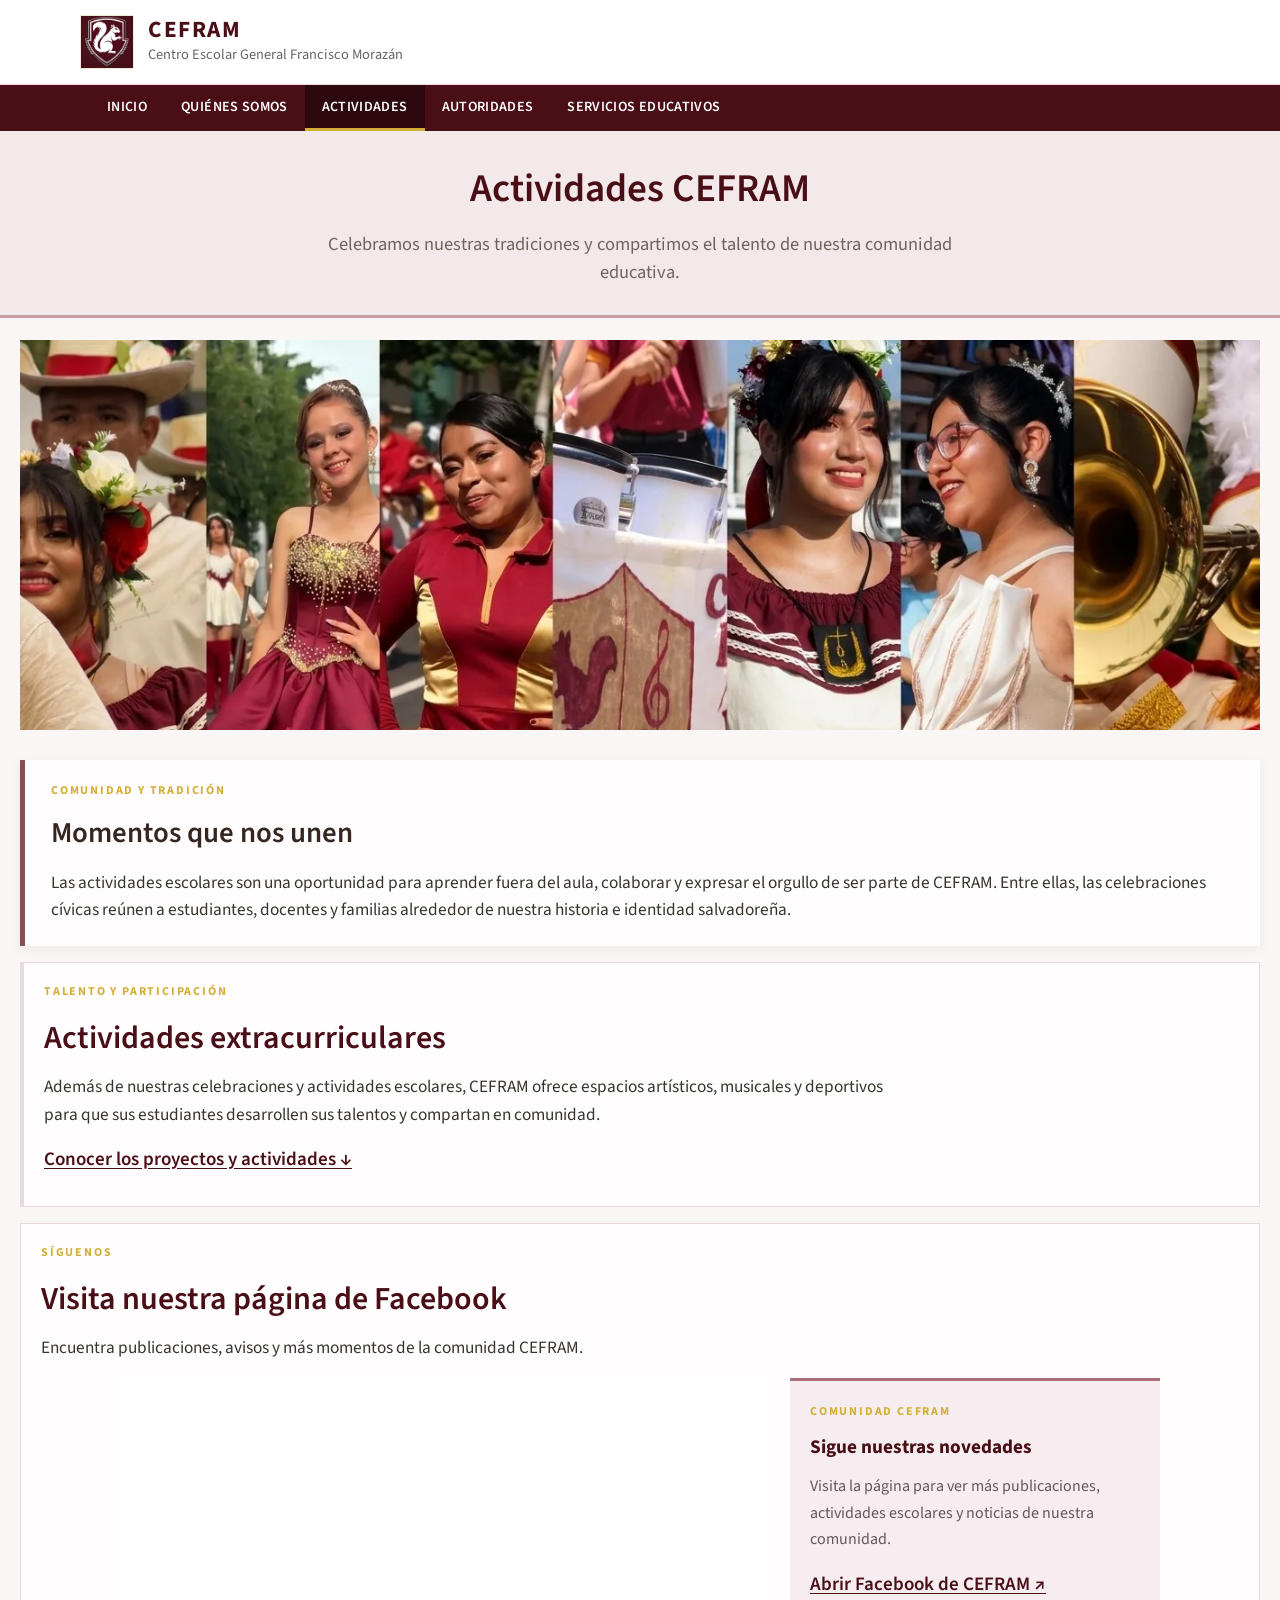
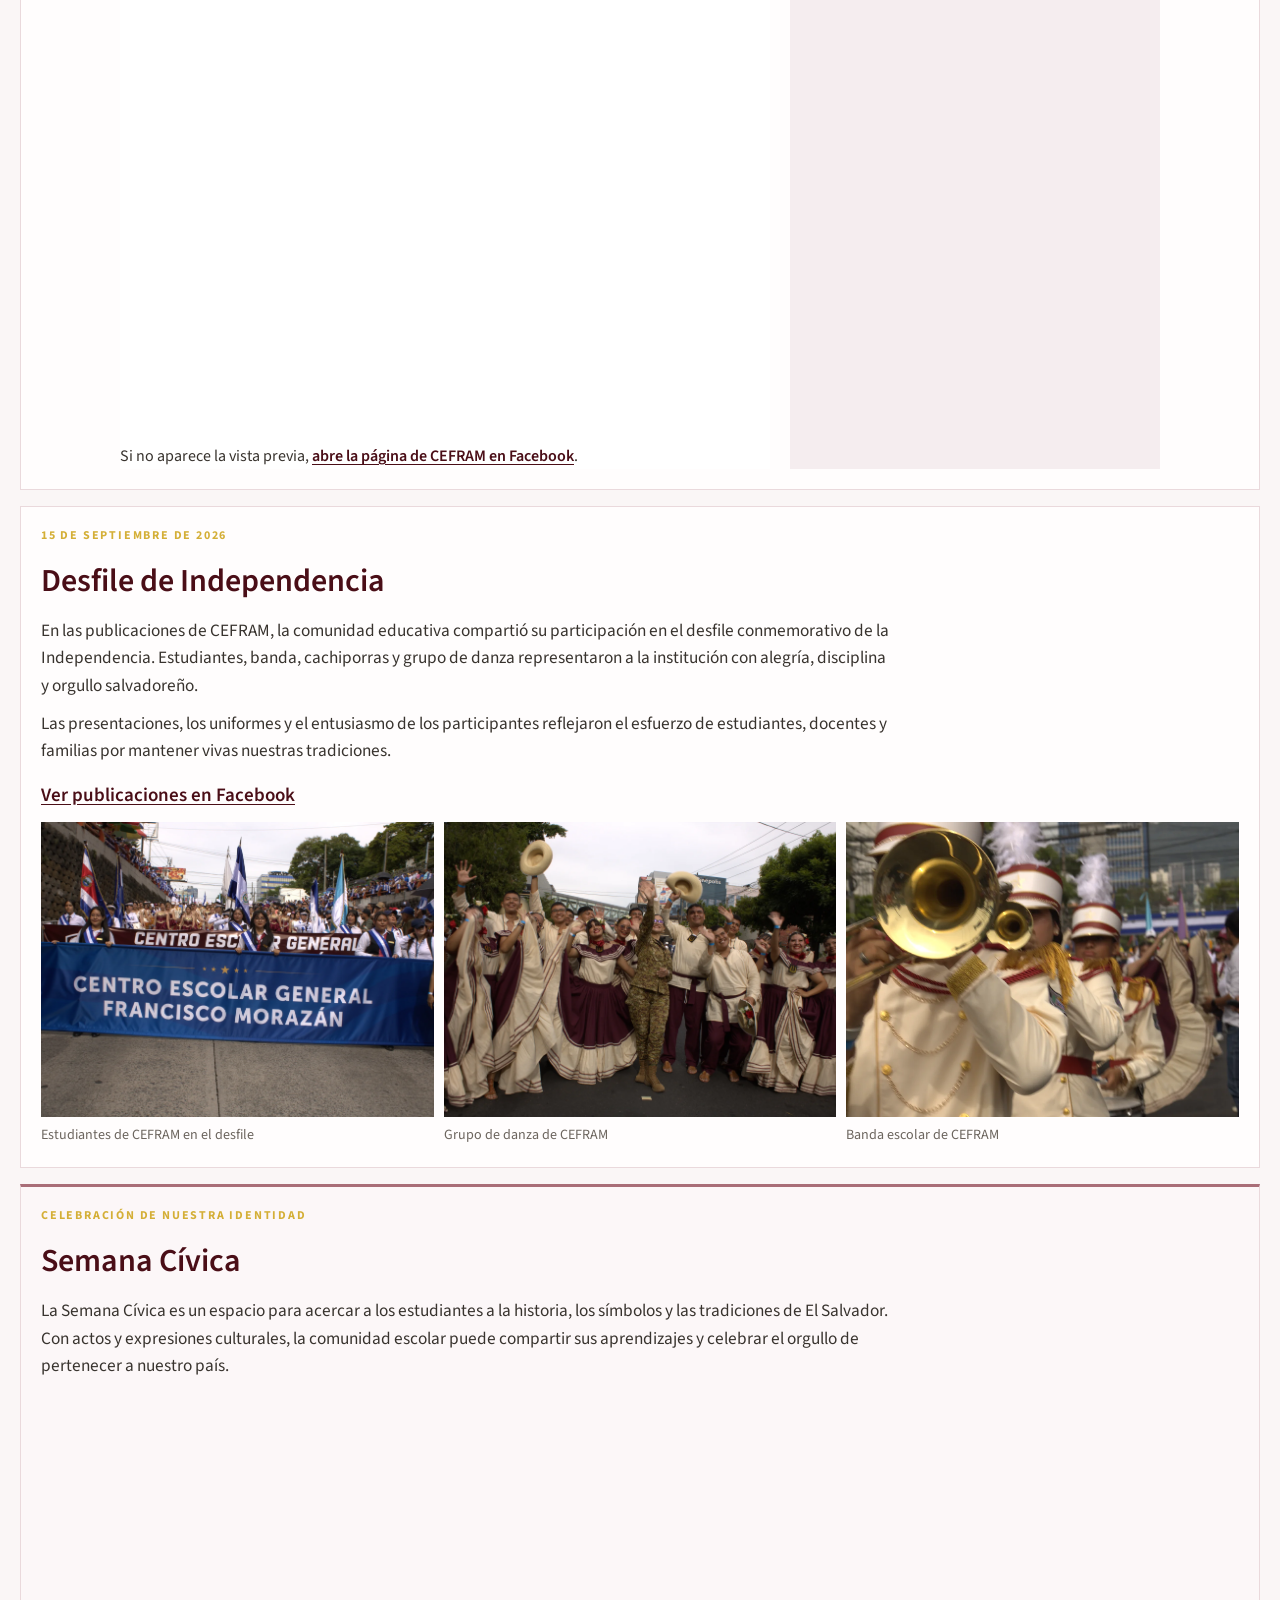
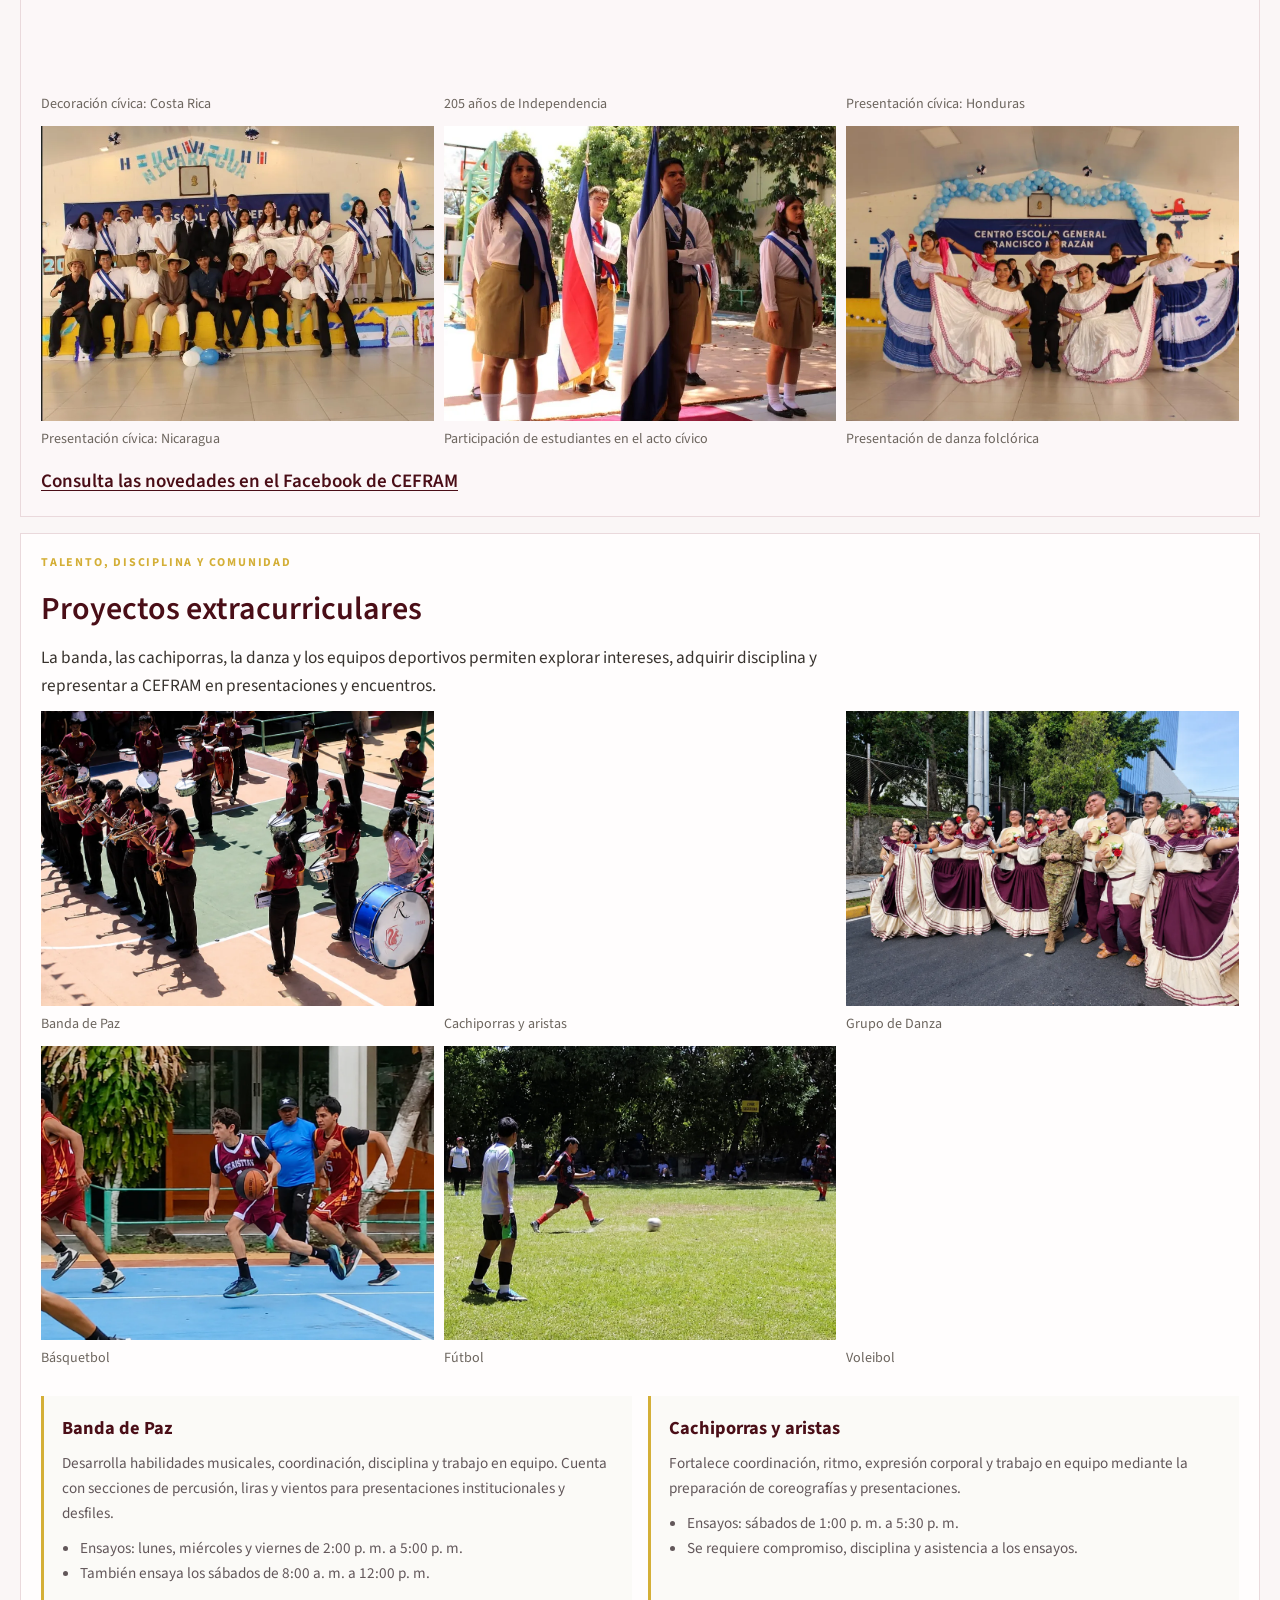
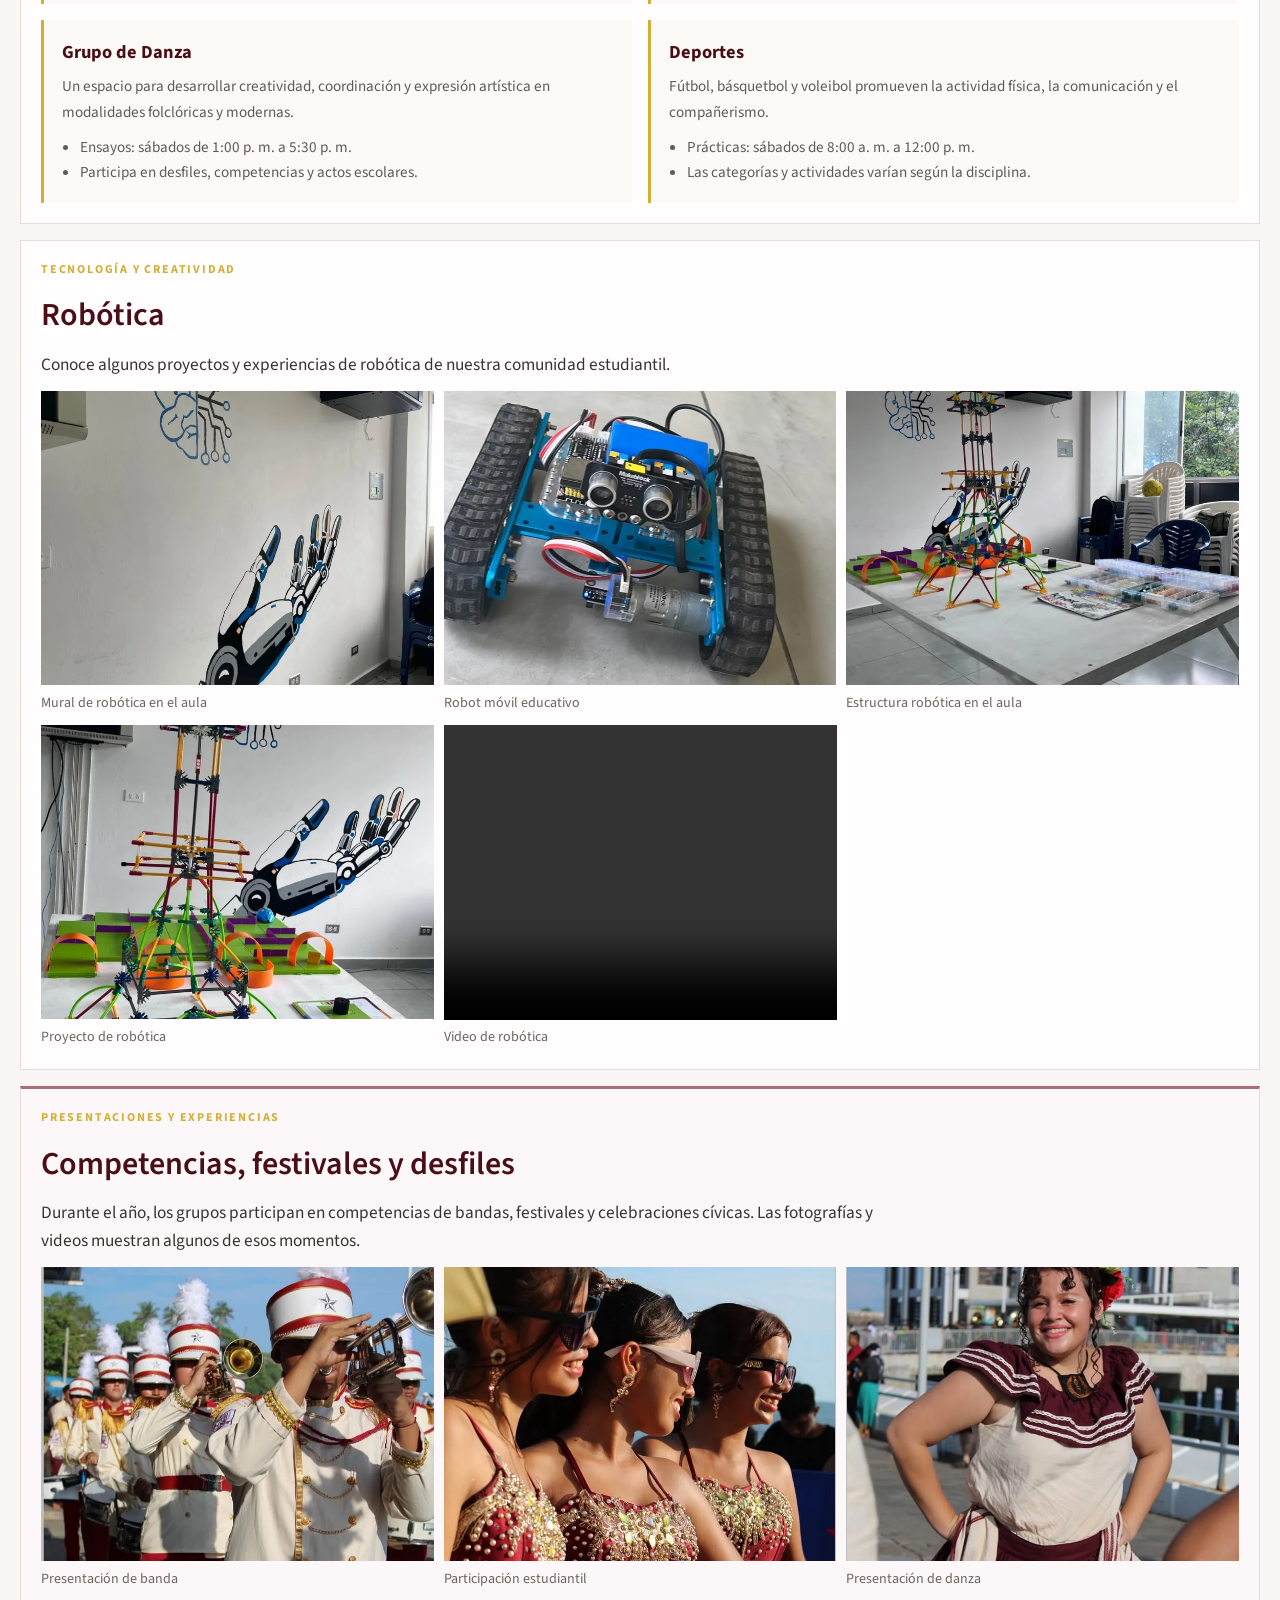
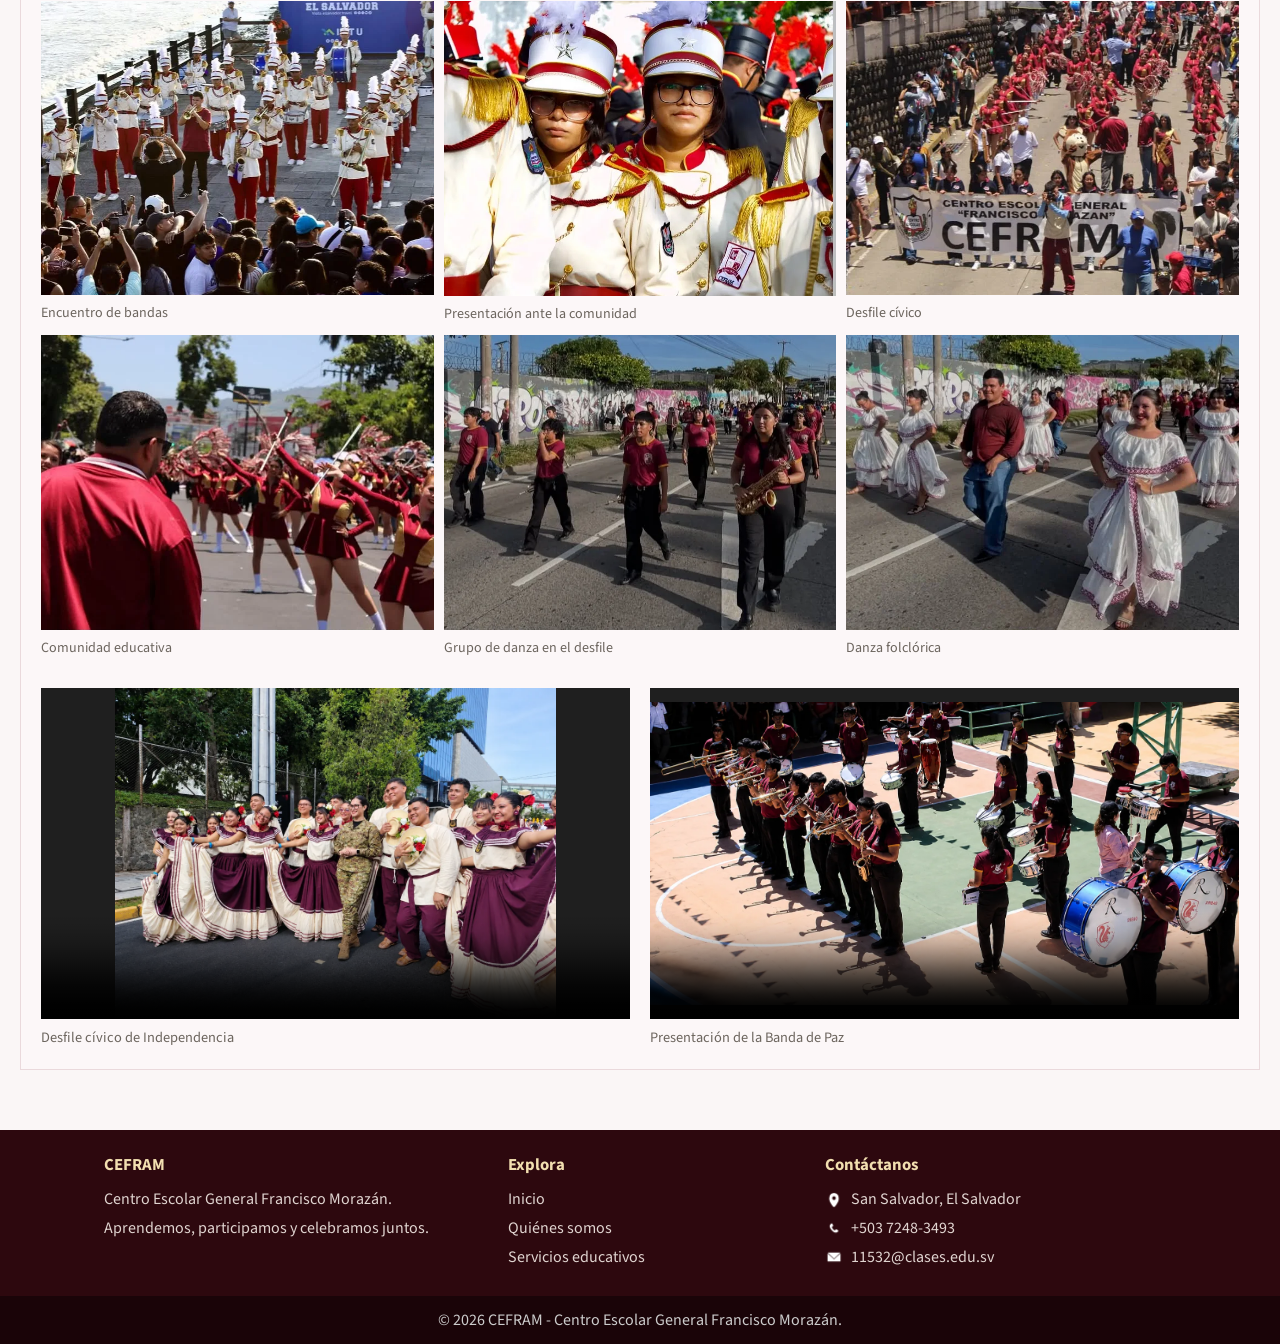
==== commit d10ed1fc: "Fix CEFRAM Facebook page embed Point the embedded feed and links to the official page and provide a " ====
--- a/Actividades.html
+++ b/Actividades.html
@@ -74,11 +74,12 @@
         <p>Encuentra publicaciones, avisos y más momentos de la comunidad CEFRAM.</p>
       </div>
       <div class=facebook-layout>
-        <div class=facebook-embed><iframe allow="autoplay; clipboard-write; encrypted-media; picture-in-picture" src="https://www.facebook.com/plugins/page.php?href=https%3A%2F%2Fwww.facebook.com%2Fcefram.morazan%2F%3Flocale%3Des_LA&tabs=timeline&width=500&height=650&small_header=true&adapt_container_width=true&hide_cover=false&show_facepile=true&locale=es_LA" title="Publicaciones de la página de Facebook de CEFRAM" allowfullscreen frameborder=0 height=650 scrolling=no style=border:none;overflow:hidden width=500></iframe>
+        <div class=facebook-embed><iframe allow="autoplay; clipboard-write; encrypted-media; picture-in-picture" src="https://www.facebook.com/plugins/page.php?href=https%3A%2F%2Fwww.facebook.com%2Fp%2FCentro-Escolar-General-Francisco-Morazan-100063652112825%2F&tabs=timeline&width=500&height=650&small_header=true&adapt_container_width=true&hide_cover=false&show_facepile=true&locale=es_LA" title="Publicaciones de la página de Facebook de CEFRAM" allowfullscreen frameborder=0 height=650 scrolling=no style=border:none;overflow:hidden width=500></iframe>
+          <p>Si no aparece la vista previa, <a class=source-link href="https://www.facebook.com/p/Centro-Escolar-General-Francisco-Morazan-100063652112825/?locale=es_LA" rel="noopener noreferrer" target=_blank>abre la p&aacute;gina de CEFRAM en Facebook</a>.</p>
         </div>
         <aside class=facebook-aside><span class=section-kicker>Comunidad CEFRAM</span>
           <h3>Sigue nuestras novedades</h3>
-          <p>Visita la página para ver más publicaciones, actividades escolares y noticias de nuestra comunidad.</p><a href="https://www.facebook.com/cefram.morazan/?locale=es_LA" rel="noopener noreferrer" target=_blank>Abrir Facebook de CEFRAM <span aria-hidden=true>↗</span></a>
+          <p>Visita la página para ver más publicaciones, actividades escolares y noticias de nuestra comunidad.</p><a href="https://www.facebook.com/p/Centro-Escolar-General-Francisco-Morazan-100063652112825/?locale=es_LA" rel="noopener noreferrer" target=_blank>Abrir Facebook de CEFRAM <span aria-hidden=true>↗</span></a>
         </aside>
       </div>
     </section>
@@ -86,7 +87,7 @@
       <div class=activity-heading><span class=section-kicker>15 de septiembre de 2026</span>
         <h2>Desfile de Independencia</h2>
         <p>En las publicaciones de CEFRAM, la comunidad educativa compartió su participación en el desfile conmemorativo de la Independencia. Estudiantes, banda, cachiporras y grupo de danza representaron a la institución con alegría, disciplina y orgullo salvadoreño.</p>
-        <p>Las presentaciones, los uniformes y el entusiasmo de los participantes reflejaron el esfuerzo de estudiantes, docentes y familias por mantener vivas nuestras tradiciones.</p><a rel="noopener noreferrer" class=source-link href=https://www.facebook.com/cefram.morazan/ target=_blank>Ver publicaciones en Facebook</a>
+        <p>Las presentaciones, los uniformes y el entusiasmo de los participantes reflejaron el esfuerzo de estudiantes, docentes y familias por mantener vivas nuestras tradiciones.</p><a rel="noopener noreferrer" class=source-link href="https://www.facebook.com/p/Centro-Escolar-General-Francisco-Morazan-100063652112825/?locale=es_LA" target=_blank>Ver publicaciones en Facebook</a>
       </div>
       <div aria-label="Galería del desfile de Independencia" class=activity-gallery>
         <figure class=photo-slot><img alt="Estudiantes de CEFRAM participan en el desfile de Independencia" decoding=async loading=lazy src=assets/img/desfile-independencia-2536.webp>
@@ -124,7 +125,7 @@
         <figure class=photo-slot><img alt="Estudiantes presentan una danza folclórica con trajes tradicionales" decoding=async loading=lazy src=assets/img/semana-civica-danza-folclorica.webp>
           <figcaption>Presentación de danza folclórica</figcaption>
         </figure>
-      </div><a rel="noopener noreferrer" class=source-link href=https://www.facebook.com/cefram.morazan/ target=_blank>Consulta las novedades en el Facebook de CEFRAM</a>
+      </div><a rel="noopener noreferrer" class=source-link href="https://www.facebook.com/p/Centro-Escolar-General-Francisco-Morazan-100063652112825/?locale=es_LA" target=_blank>Consulta las novedades en el Facebook de CEFRAM</a>
     </section>
     <section class="activity-section extracurricular-group" aria-labelledby=proyectos-heading id=proyectos-extracurriculares>
       <div class=activity-heading><span class=section-kicker>Talento, disciplina y comunidad</span>
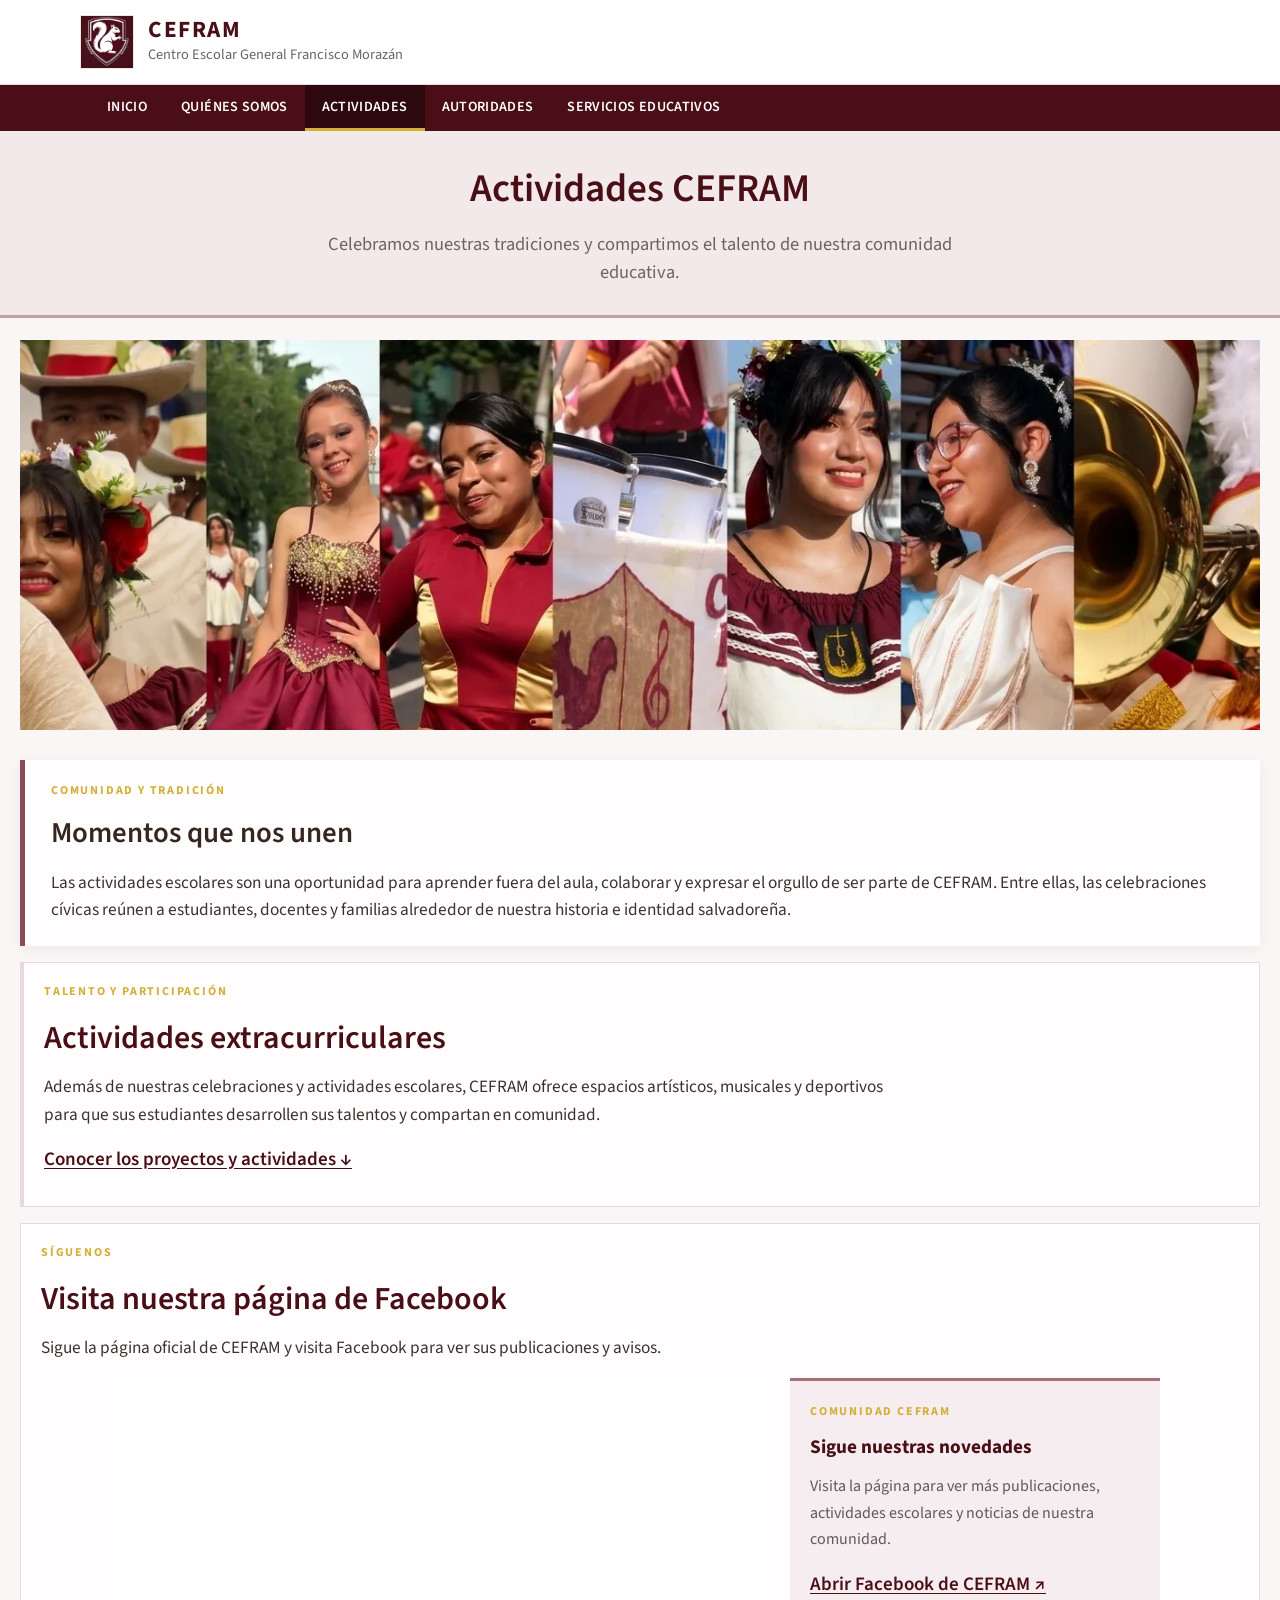
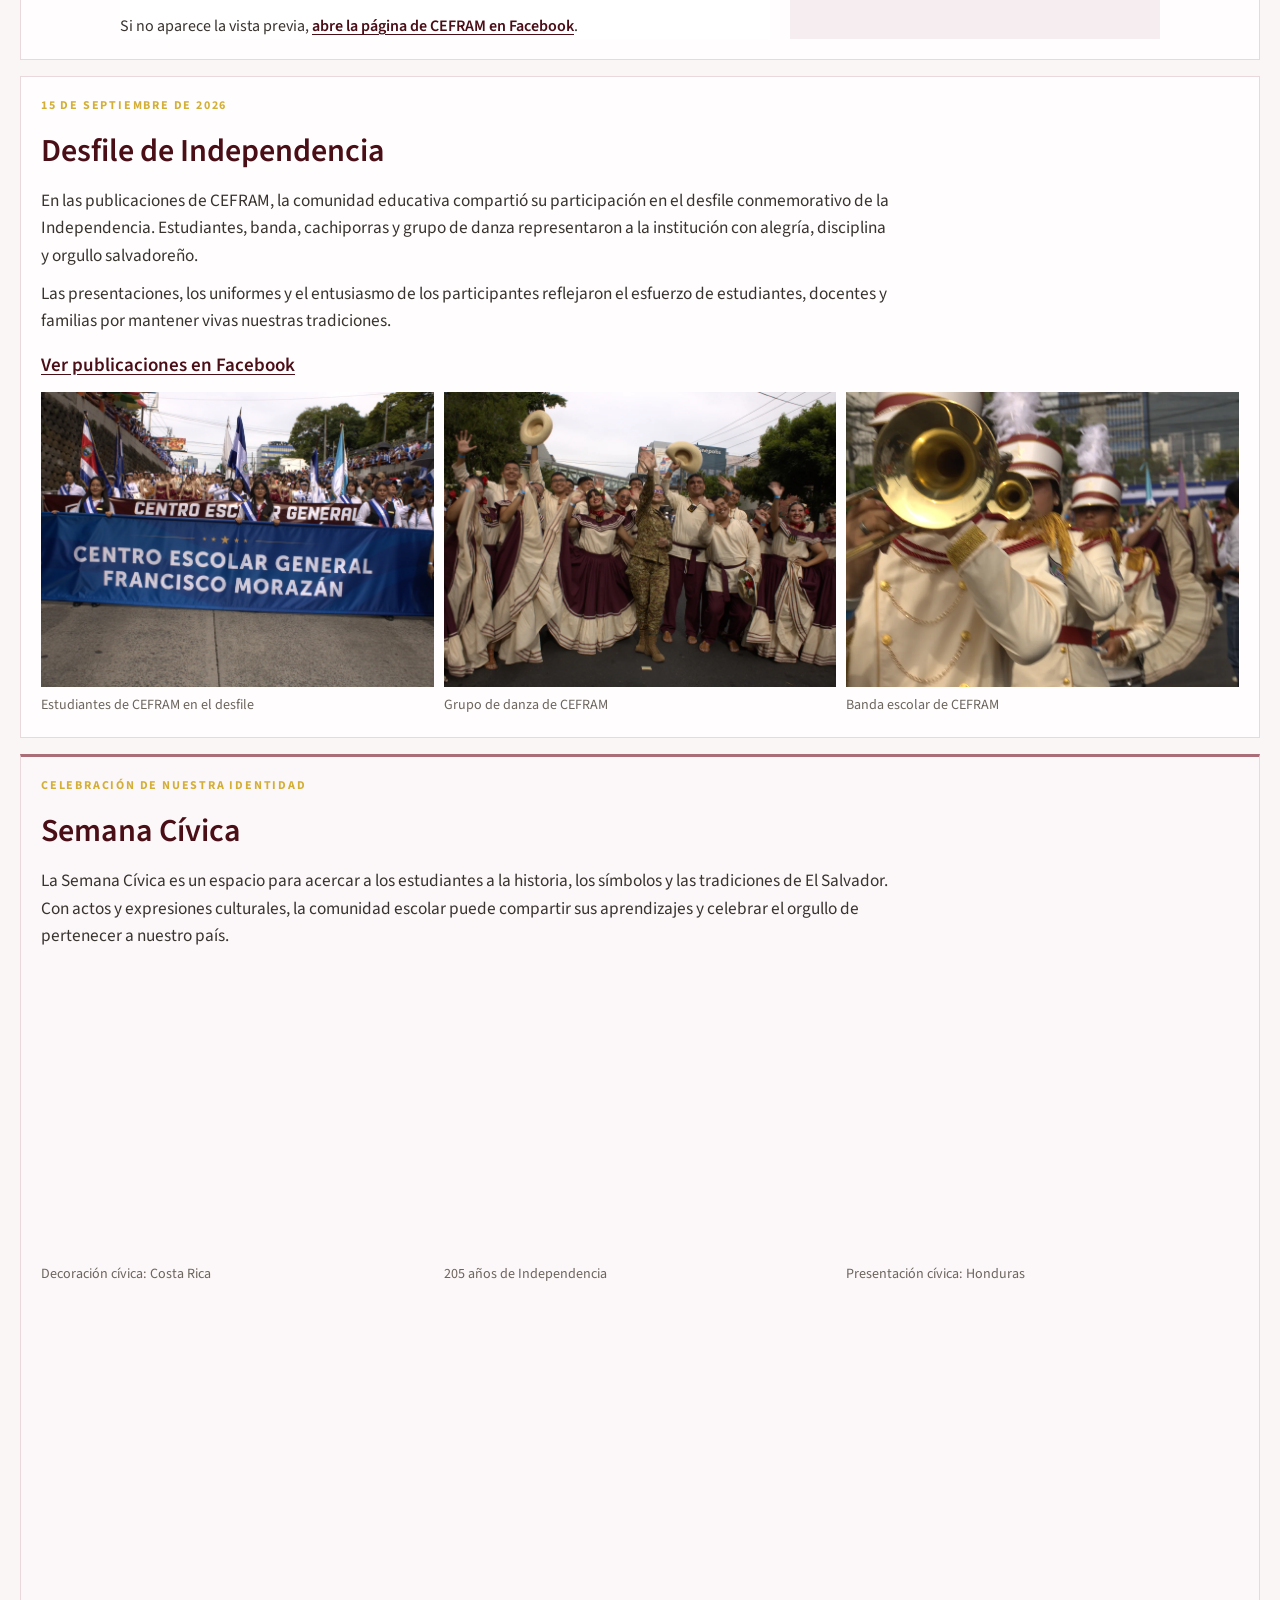
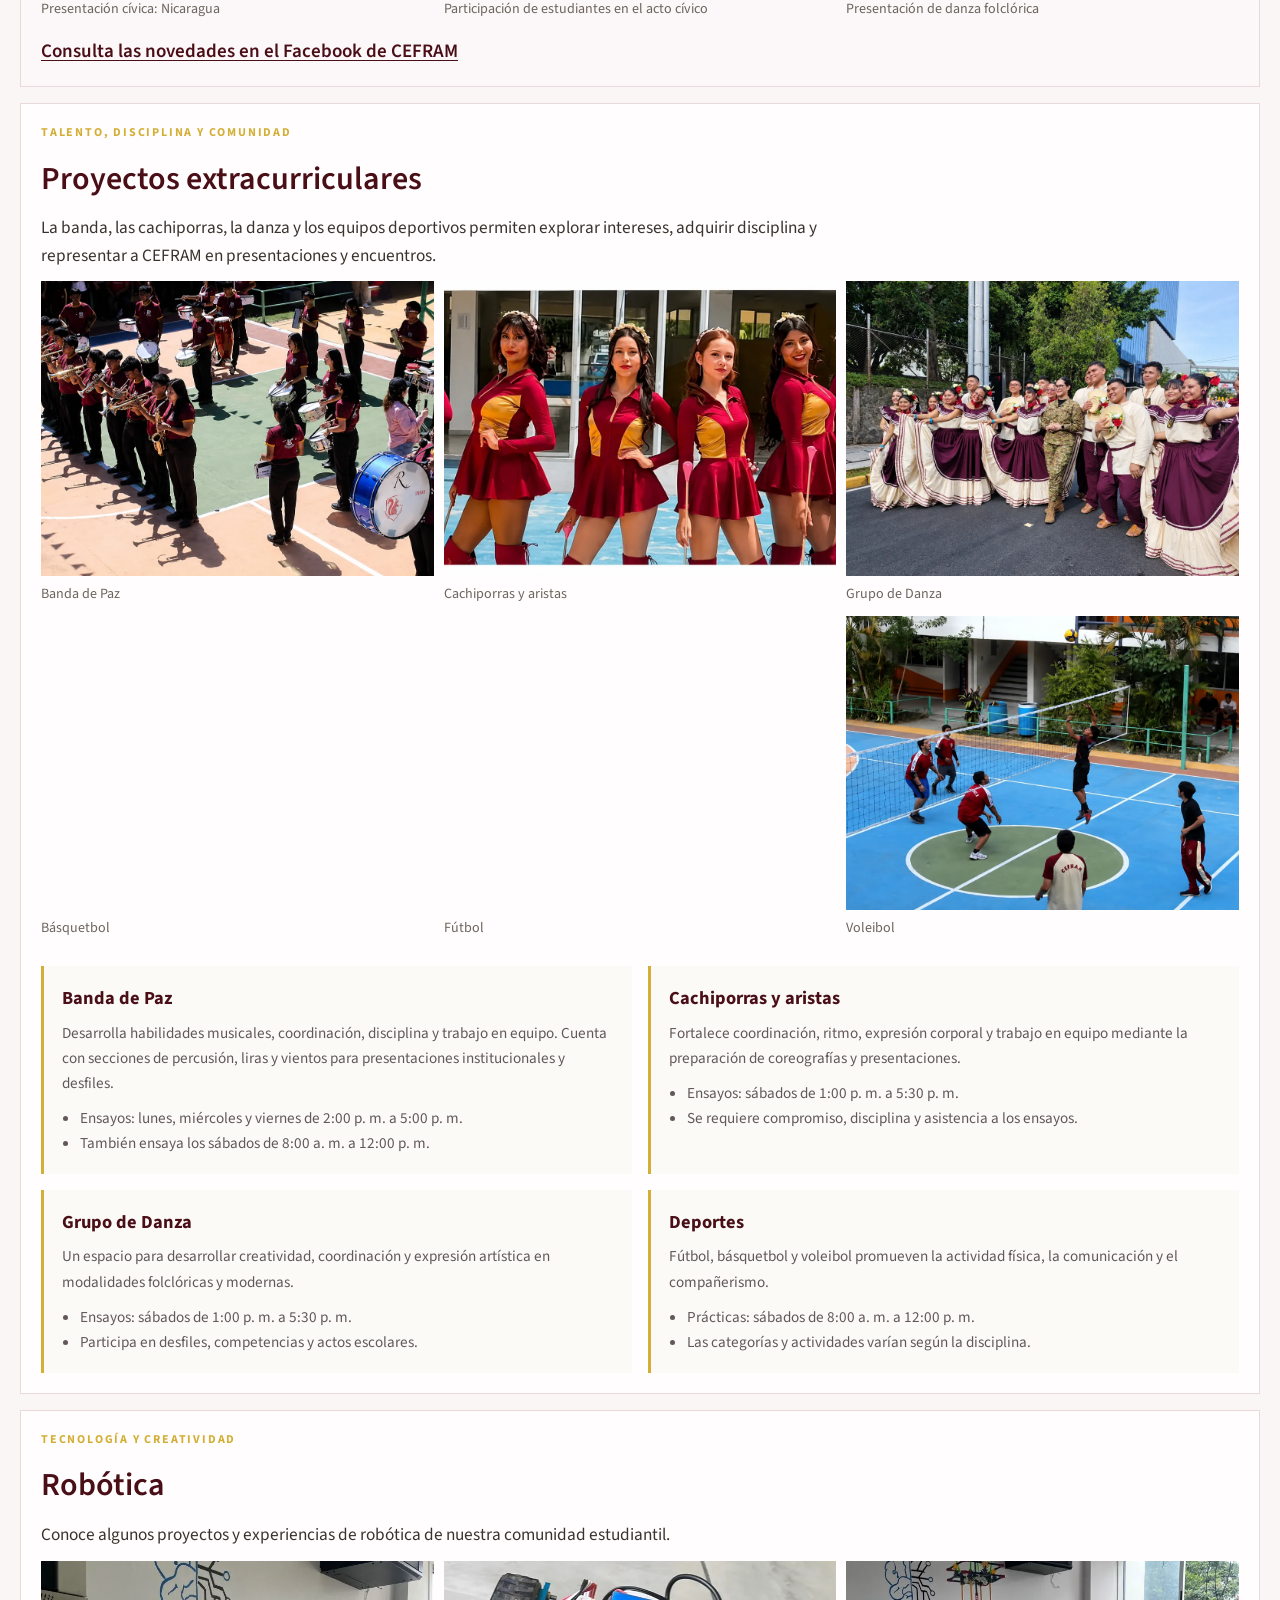
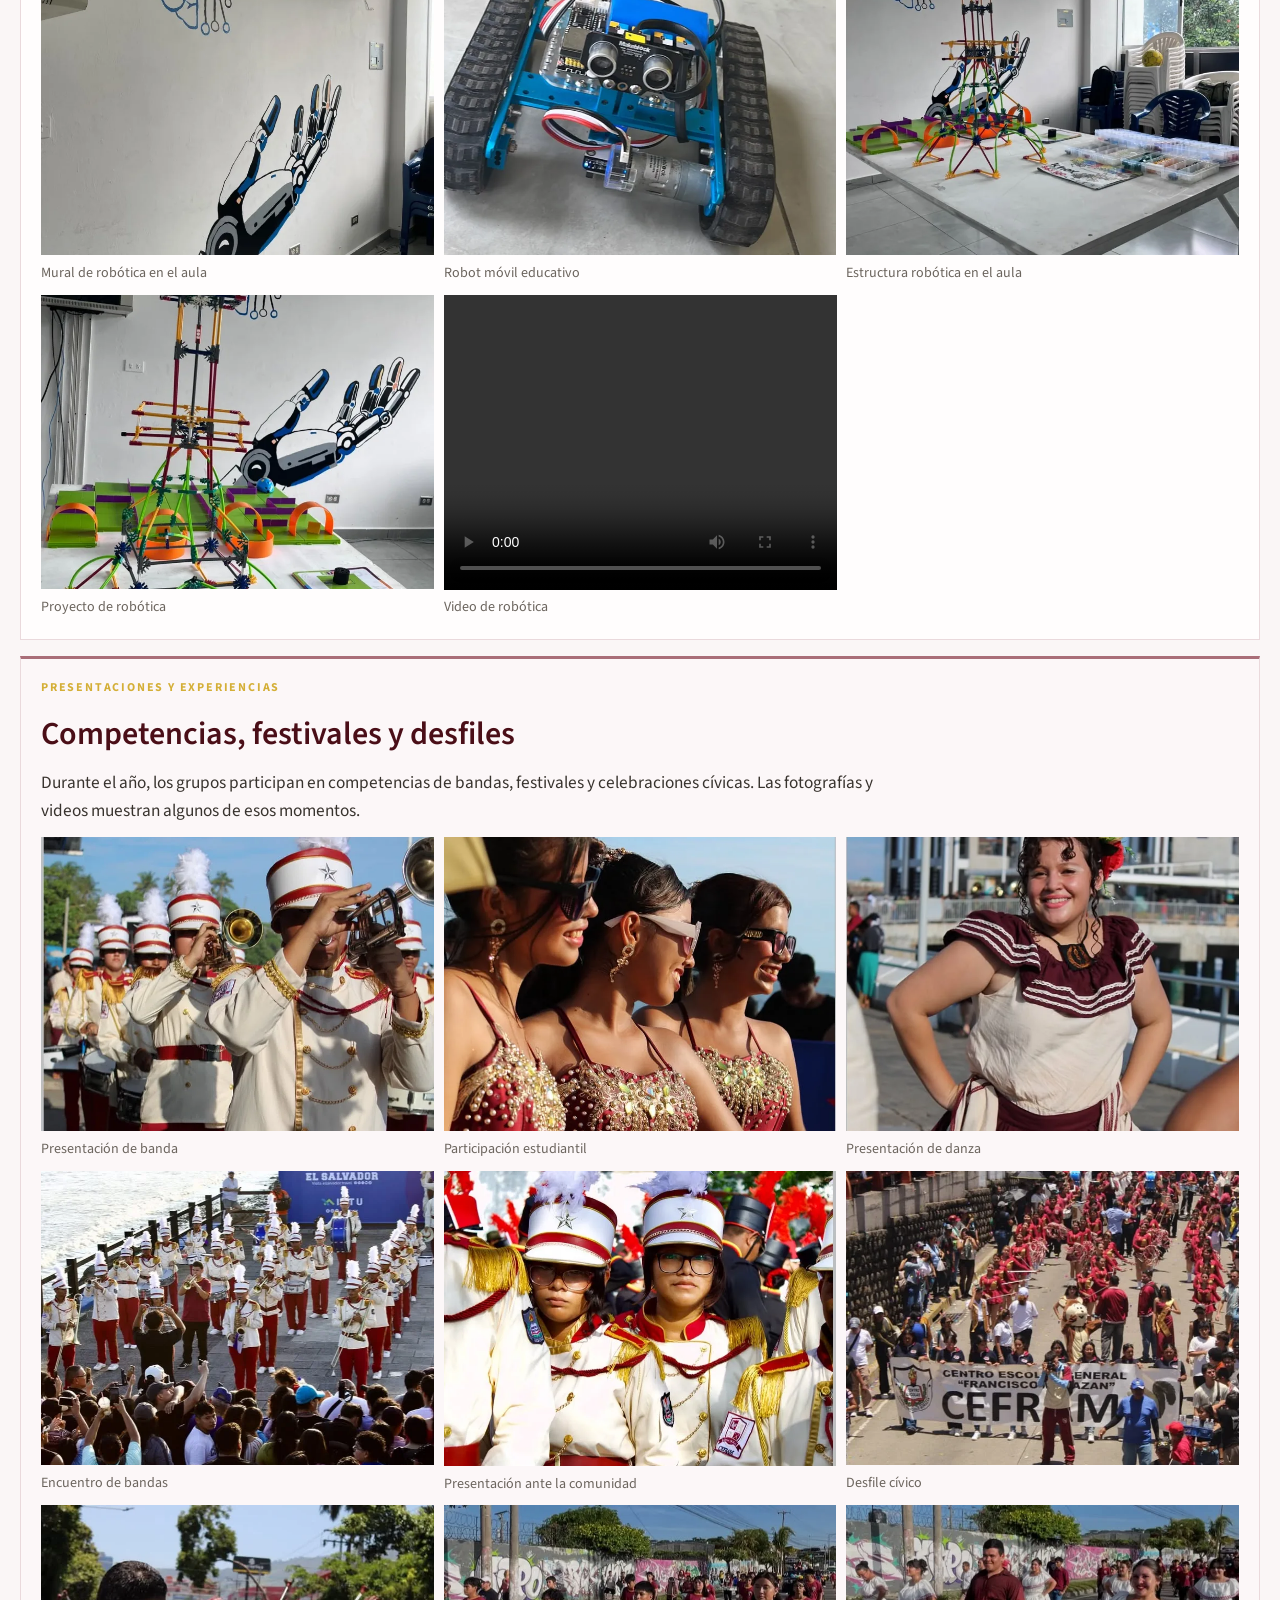
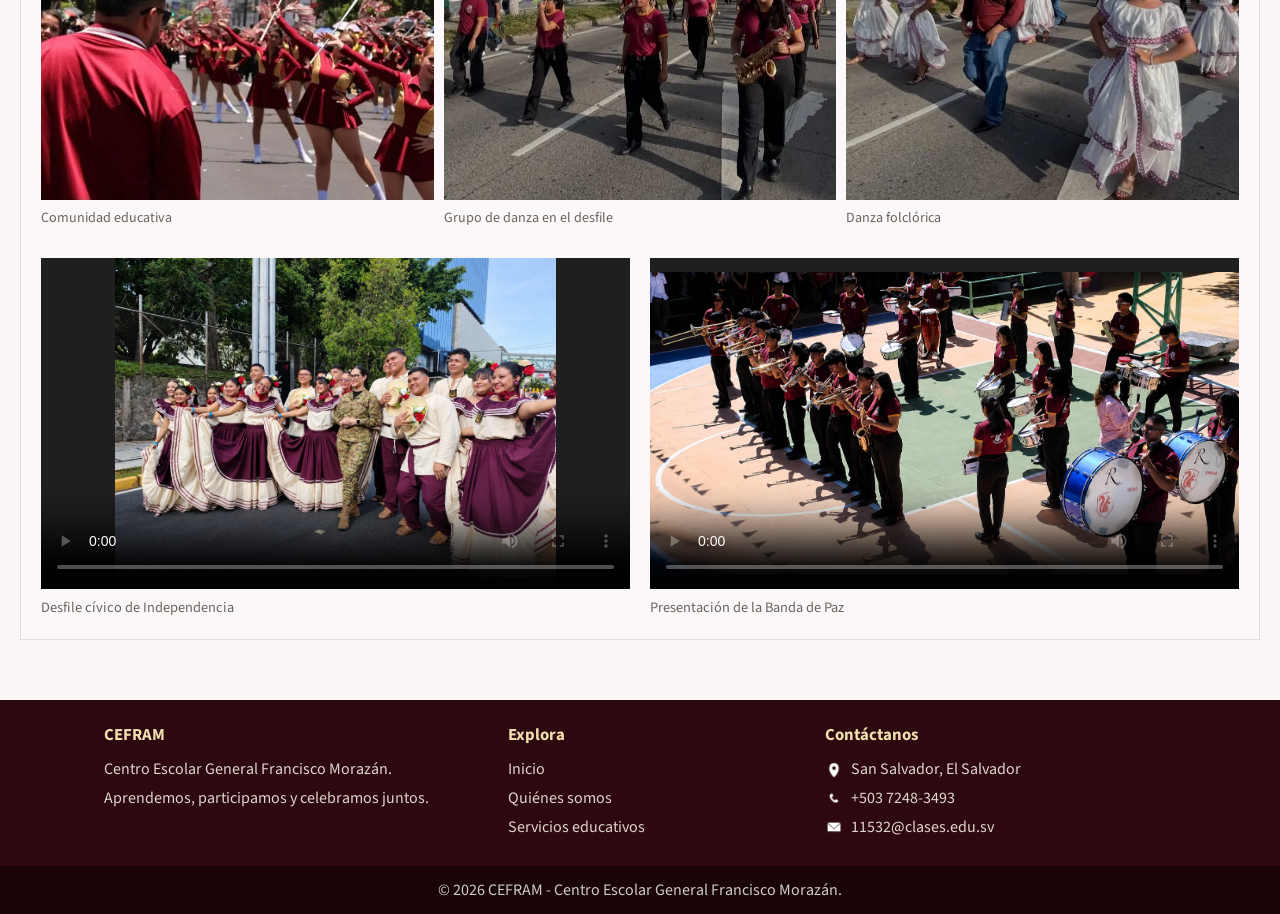
==== commit 0aae03fe: "Remove blank space from Facebook preview Use a compact official page card and keep the direct Facebo" ====
--- a/Actividades.html
+++ b/Actividades.html
@@ -71,10 +71,10 @@
     <section class="activity-section facebook-section" aria-labelledby=facebook-heading>
       <div class=activity-heading><span class=section-kicker>Síguenos</span>
         <h2 id=facebook-heading>Visita nuestra página de Facebook</h2>
-        <p>Encuentra publicaciones, avisos y más momentos de la comunidad CEFRAM.</p>
+        <p>Sigue la página oficial de CEFRAM y visita Facebook para ver sus publicaciones y avisos.</p>
       </div>
       <div class=facebook-layout>
-        <div class=facebook-embed><iframe allow="autoplay; clipboard-write; encrypted-media; picture-in-picture" src="https://www.facebook.com/plugins/page.php?href=https%3A%2F%2Fwww.facebook.com%2Fp%2FCentro-Escolar-General-Francisco-Morazan-100063652112825%2F&tabs=timeline&width=500&height=650&small_header=true&adapt_container_width=true&hide_cover=false&show_facepile=true&locale=es_LA" title="Publicaciones de la página de Facebook de CEFRAM" allowfullscreen frameborder=0 height=650 scrolling=no style=border:none;overflow:hidden width=500></iframe>
+        <div class=facebook-embed><iframe allow="autoplay; clipboard-write; encrypted-media; picture-in-picture" src="https://www.facebook.com/plugins/page.php?href=https%3A%2F%2Fwww.facebook.com%2Fp%2FCentro-Escolar-General-Francisco-Morazan-100063652112825%2F&width=500&height=220&small_header=true&adapt_container_width=true&hide_cover=true&show_facepile=false&locale=es_LA" title="Página oficial de Facebook de CEFRAM" frameborder=0 height=220 scrolling=no style=border:none;overflow:hidden width=500></iframe>
           <p>Si no aparece la vista previa, <a class=source-link href="https://www.facebook.com/p/Centro-Escolar-General-Francisco-Morazan-100063652112825/?locale=es_LA" rel="noopener noreferrer" target=_blank>abre la p&aacute;gina de CEFRAM en Facebook</a>.</p>
         </div>
         <aside class=facebook-aside><span class=section-kicker>Comunidad CEFRAM</span>
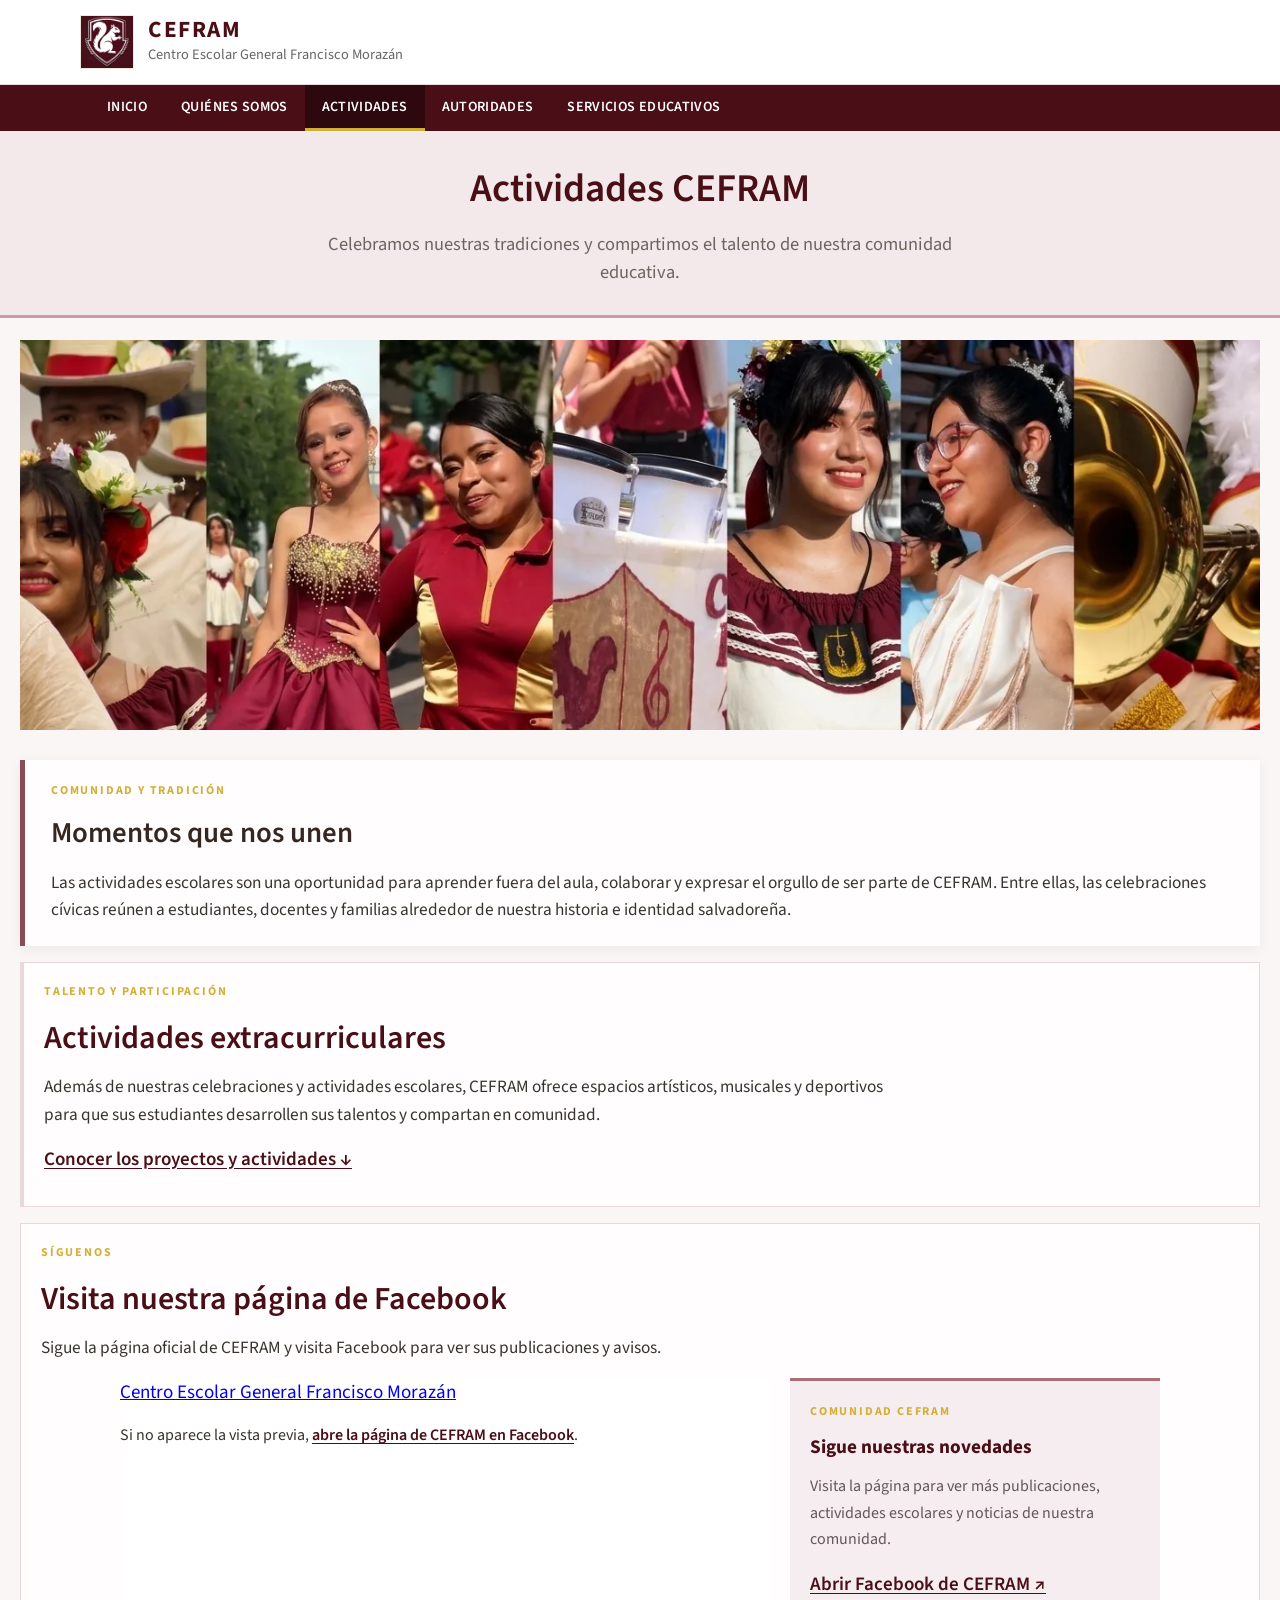
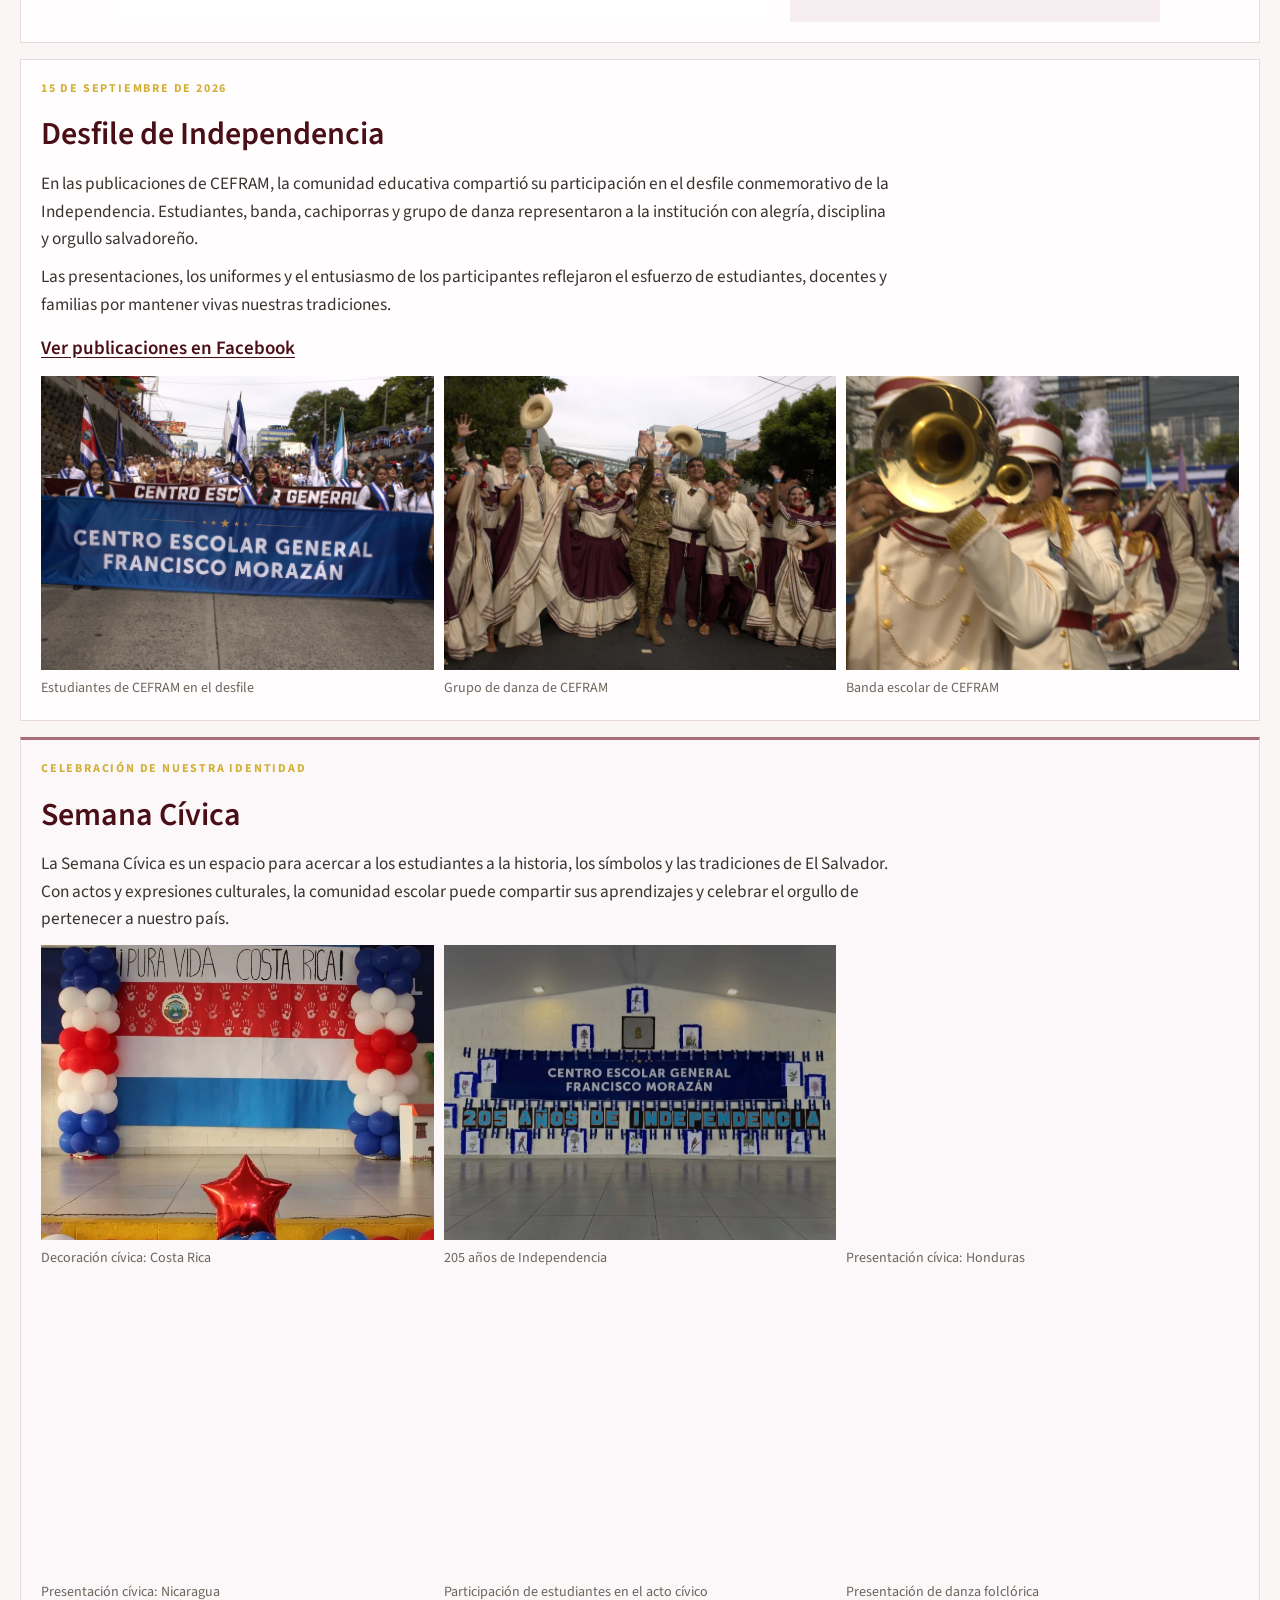
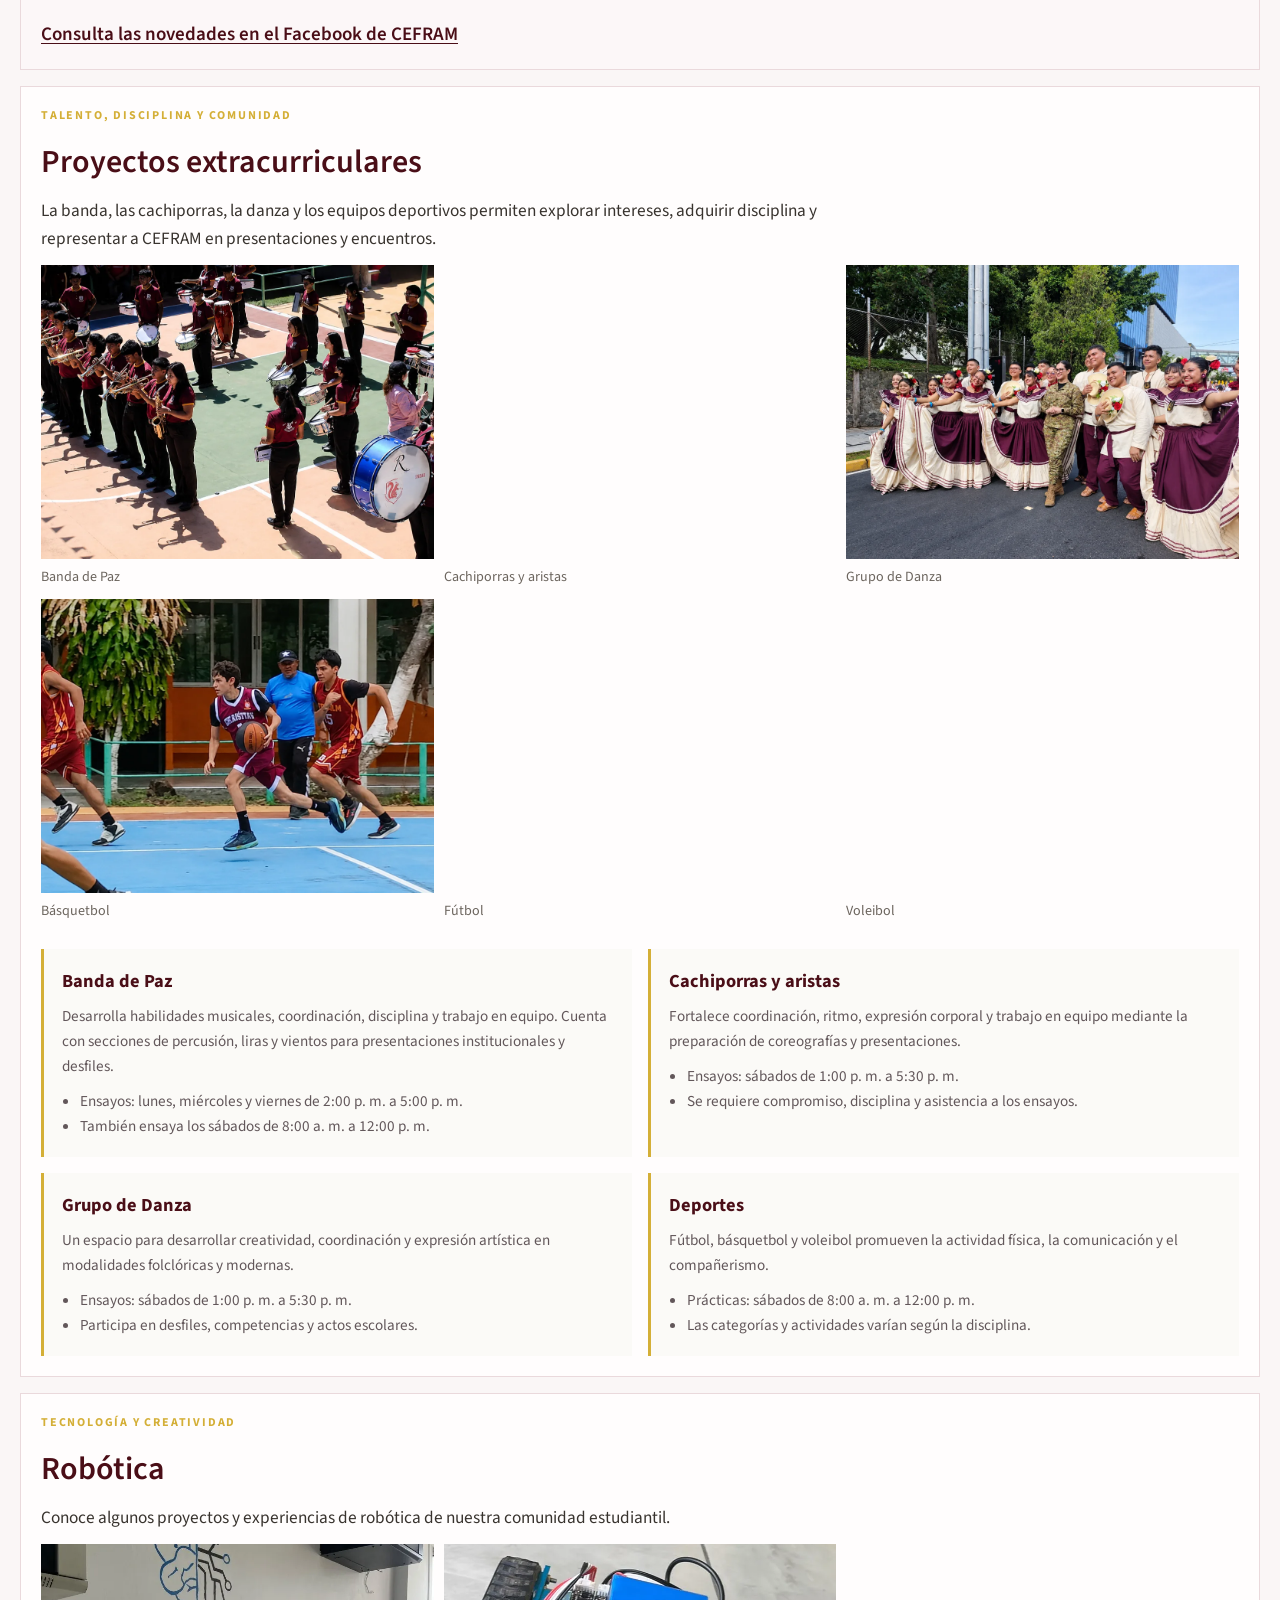
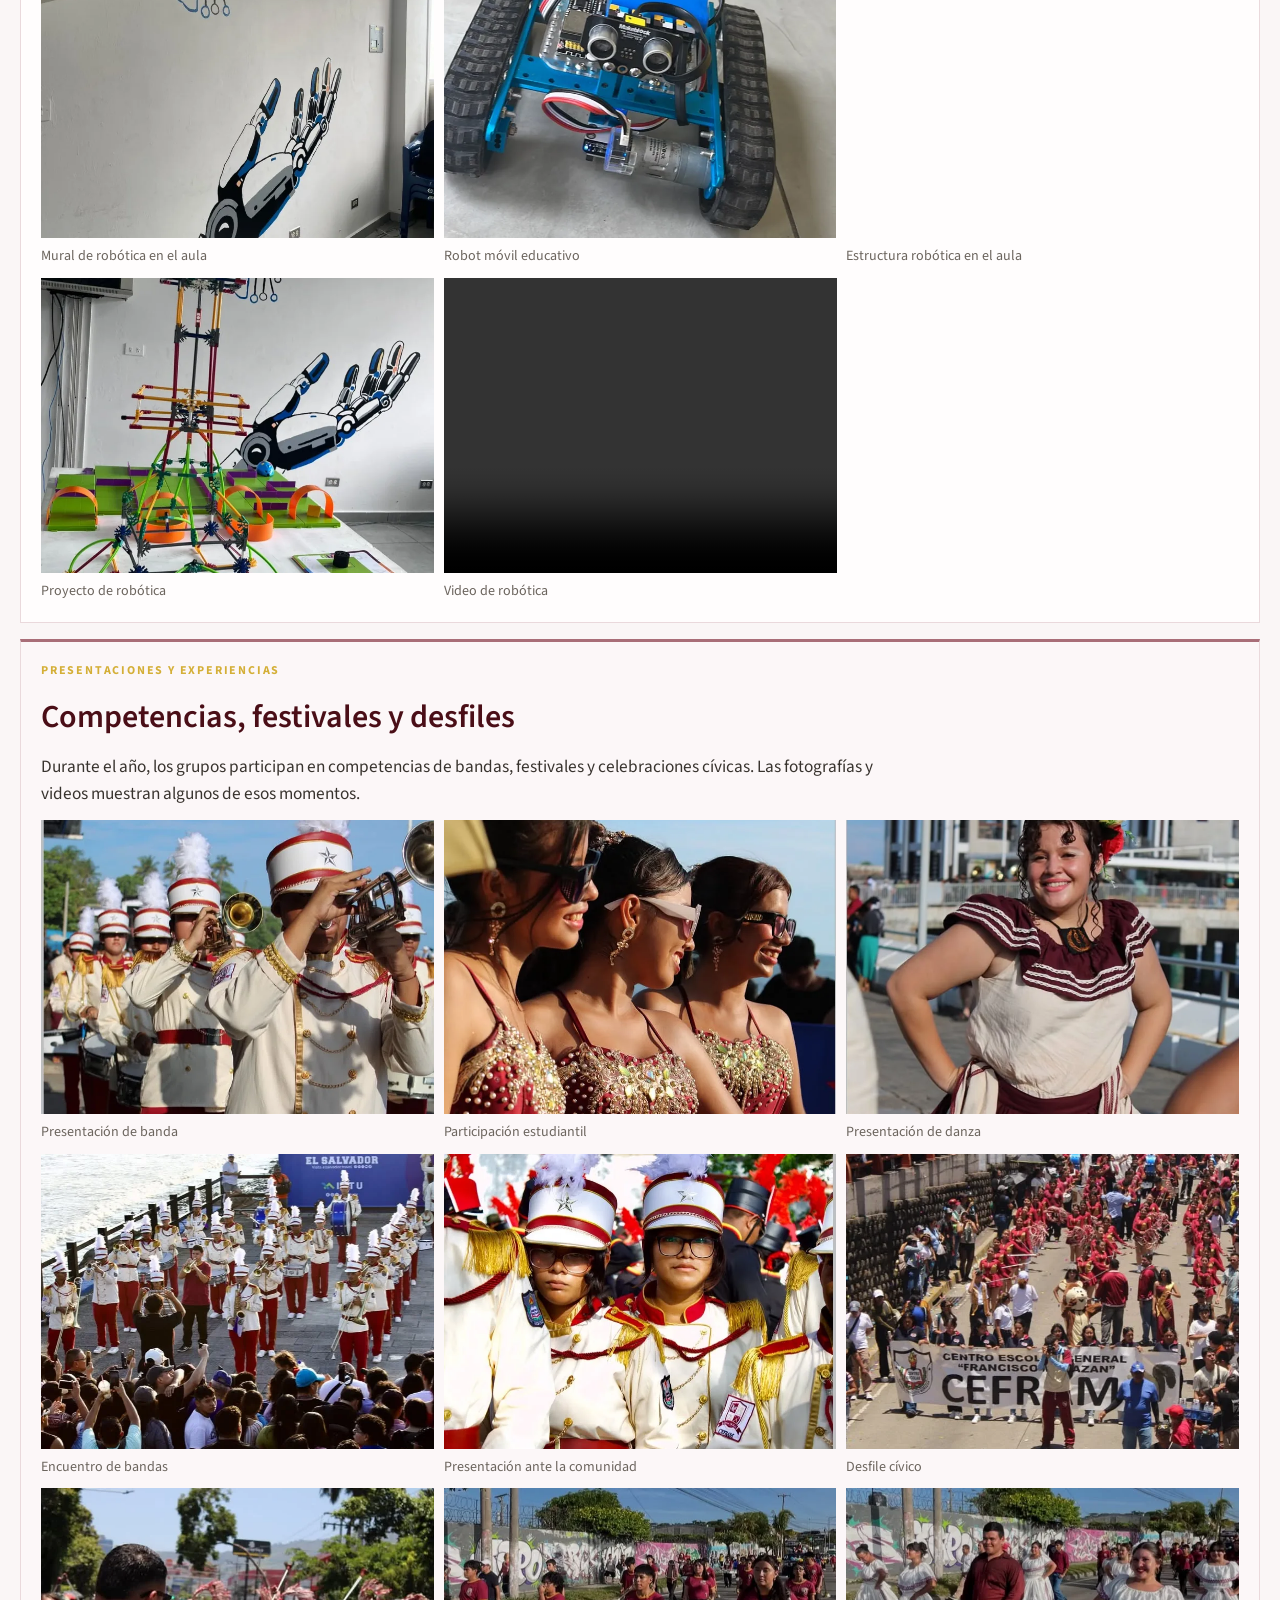
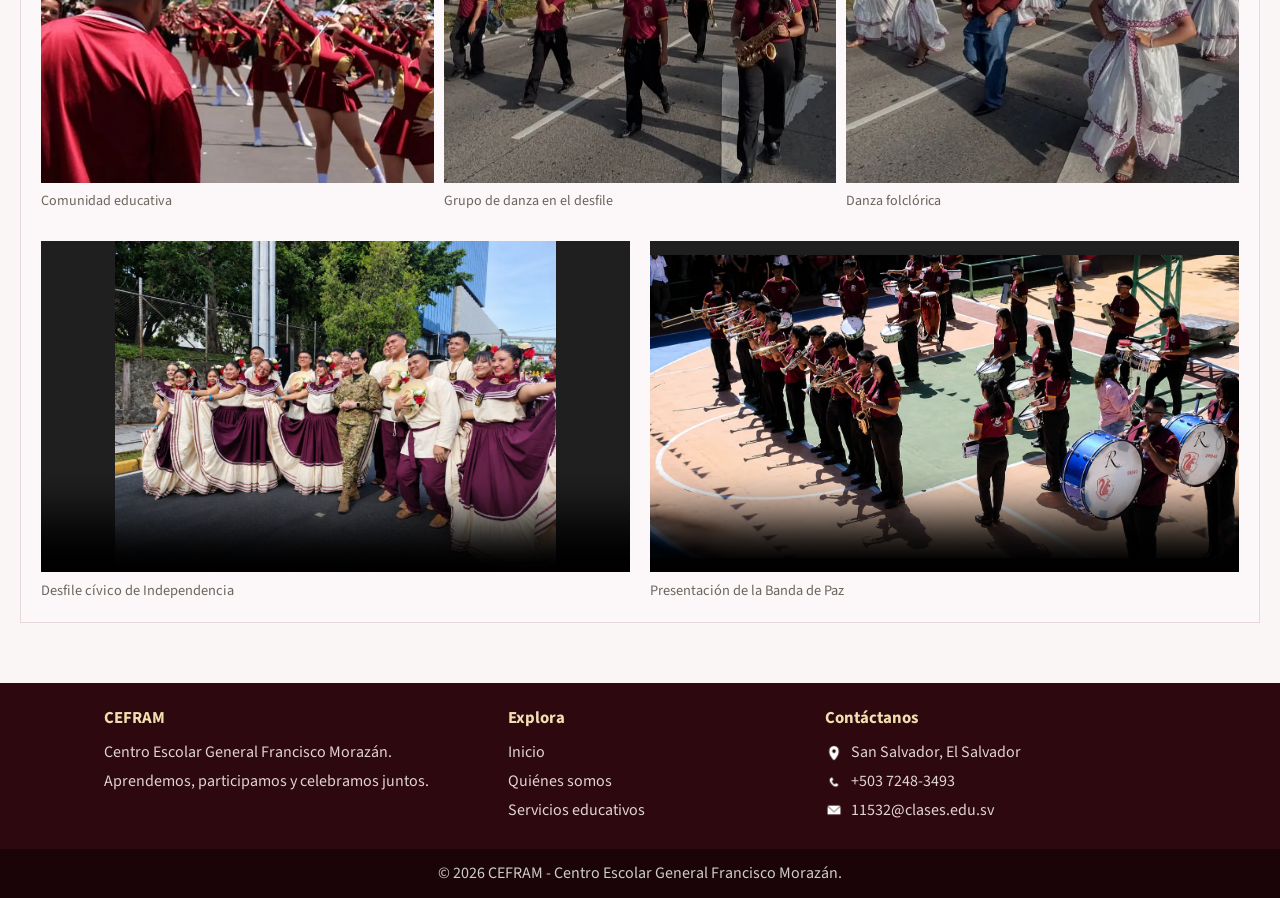
==== commit 637d007f: "Initialize Facebook SDK and render page plugin Load XFBML once after SDK readiness and let the conta" ====
--- a/Actividades.html
+++ b/Actividades.html
@@ -74,7 +74,13 @@
         <p>Sigue la página oficial de CEFRAM y visita Facebook para ver sus publicaciones y avisos.</p>
       </div>
       <div class=facebook-layout>
-        <div class=facebook-embed><iframe allow="autoplay; clipboard-write; encrypted-media; picture-in-picture" src="https://www.facebook.com/plugins/page.php?href=https%3A%2F%2Fwww.facebook.com%2Fp%2FCentro-Escolar-General-Francisco-Morazan-100063652112825%2F&width=500&height=220&small_header=true&adapt_container_width=true&hide_cover=true&show_facepile=false&locale=es_LA" title="Página oficial de Facebook de CEFRAM" frameborder=0 height=220 scrolling=no style=border:none;overflow:hidden width=500></iframe>
+        <div class=facebook-embed id=facebook-page-container>
+          <div id=fb-root></div>
+          <div class=fb-page data-href=https://www.facebook.com/100352288008403 data-tabs=timeline data-width=500 data-height=650 data-small-header=true data-adapt-container-width=true data-hide-cover=true data-show-facepile=false>
+            <blockquote cite=https://www.facebook.com/100352288008403 class=fb-xfbml-parse-ignore><a href="https://www.facebook.com/p/Centro-Escolar-General-Francisco-Morazan-100063652112825/?locale=es_LA">Centro Escolar General Francisco Morazán</a></blockquote>
+          </div>
+          <script>window.fbAsyncInit=function(){var container=document.getElementById('facebook-page-container');if(window.FB&&container)window.FB.XFBML.parse(container)};</script>
+          <script async defer crossorigin=anonymous src="https://connect.facebook.net/es_LA/sdk.js#xfbml=0&version=v18.0"></script>
           <p>Si no aparece la vista previa, <a class=source-link href="https://www.facebook.com/p/Centro-Escolar-General-Francisco-Morazan-100063652112825/?locale=es_LA" rel="noopener noreferrer" target=_blank>abre la p&aacute;gina de CEFRAM en Facebook</a>.</p>
         </div>
         <aside class=facebook-aside><span class=section-kicker>Comunidad CEFRAM</span>
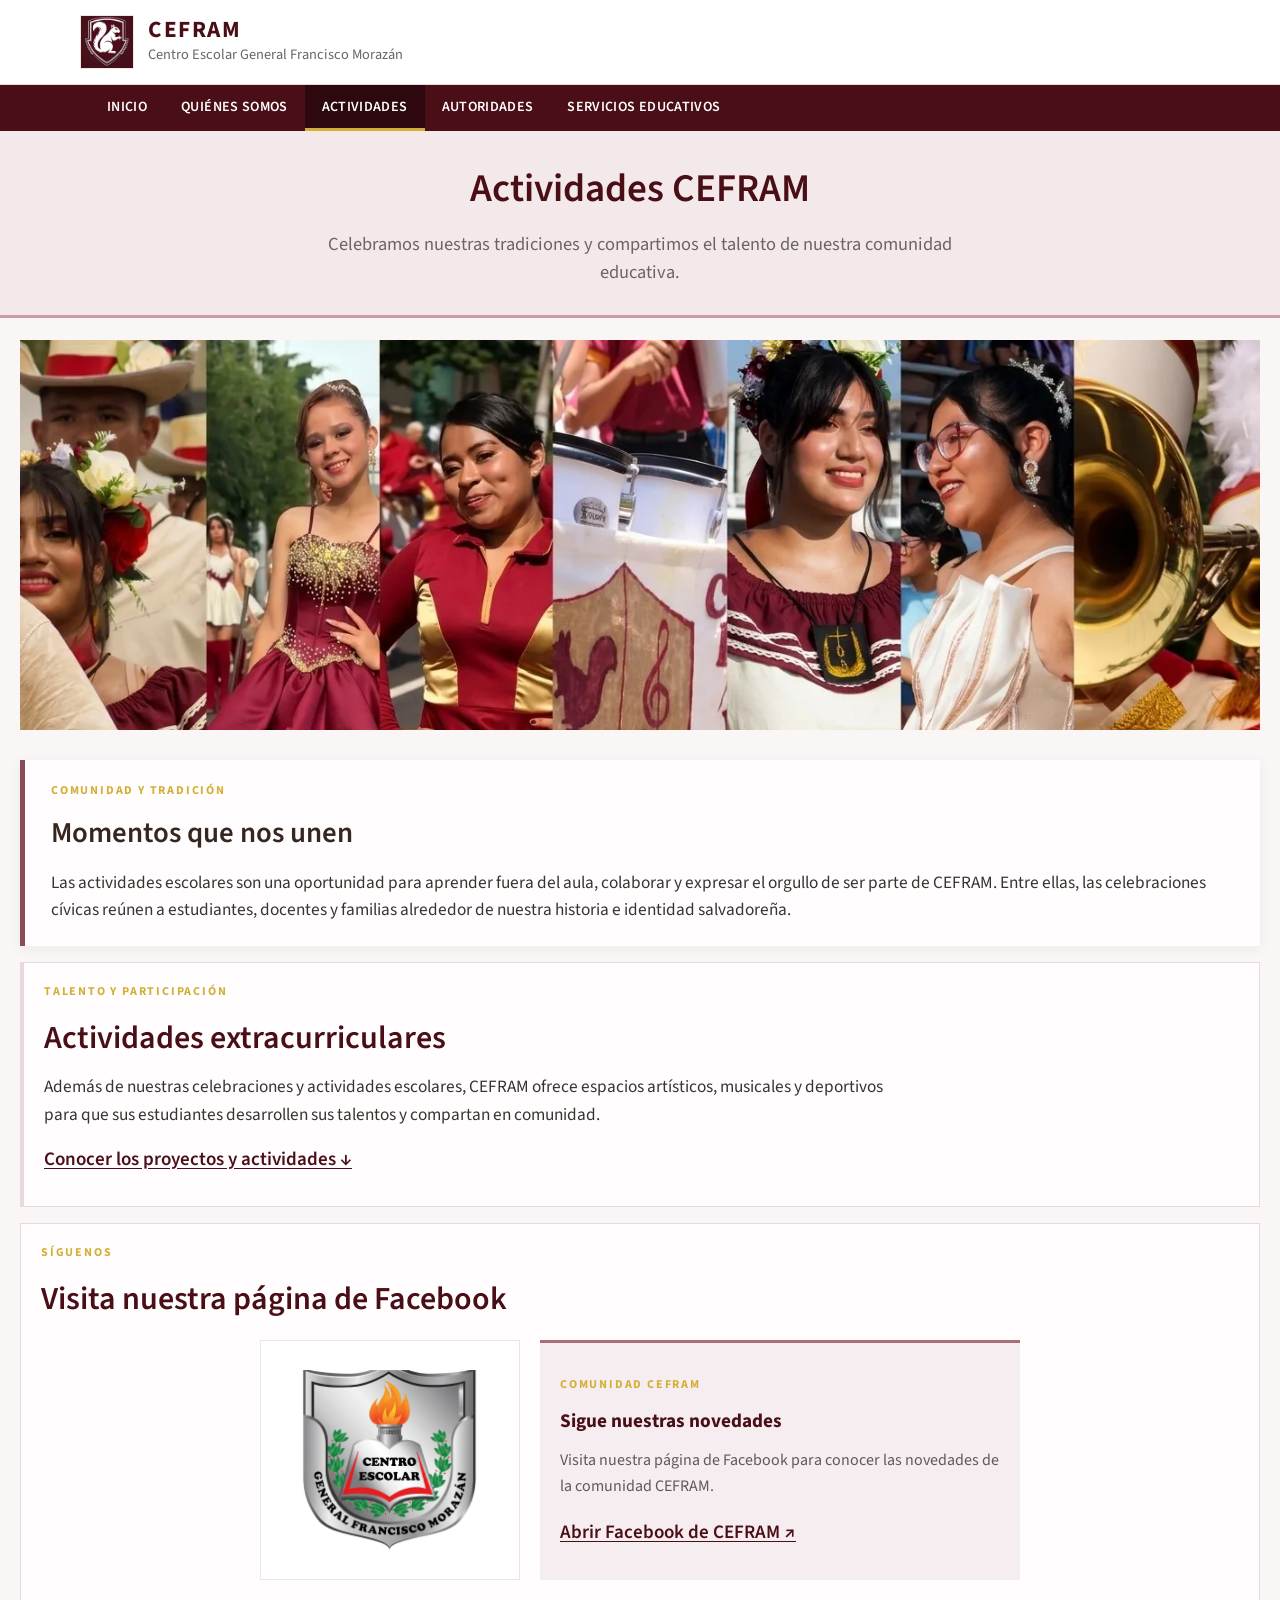
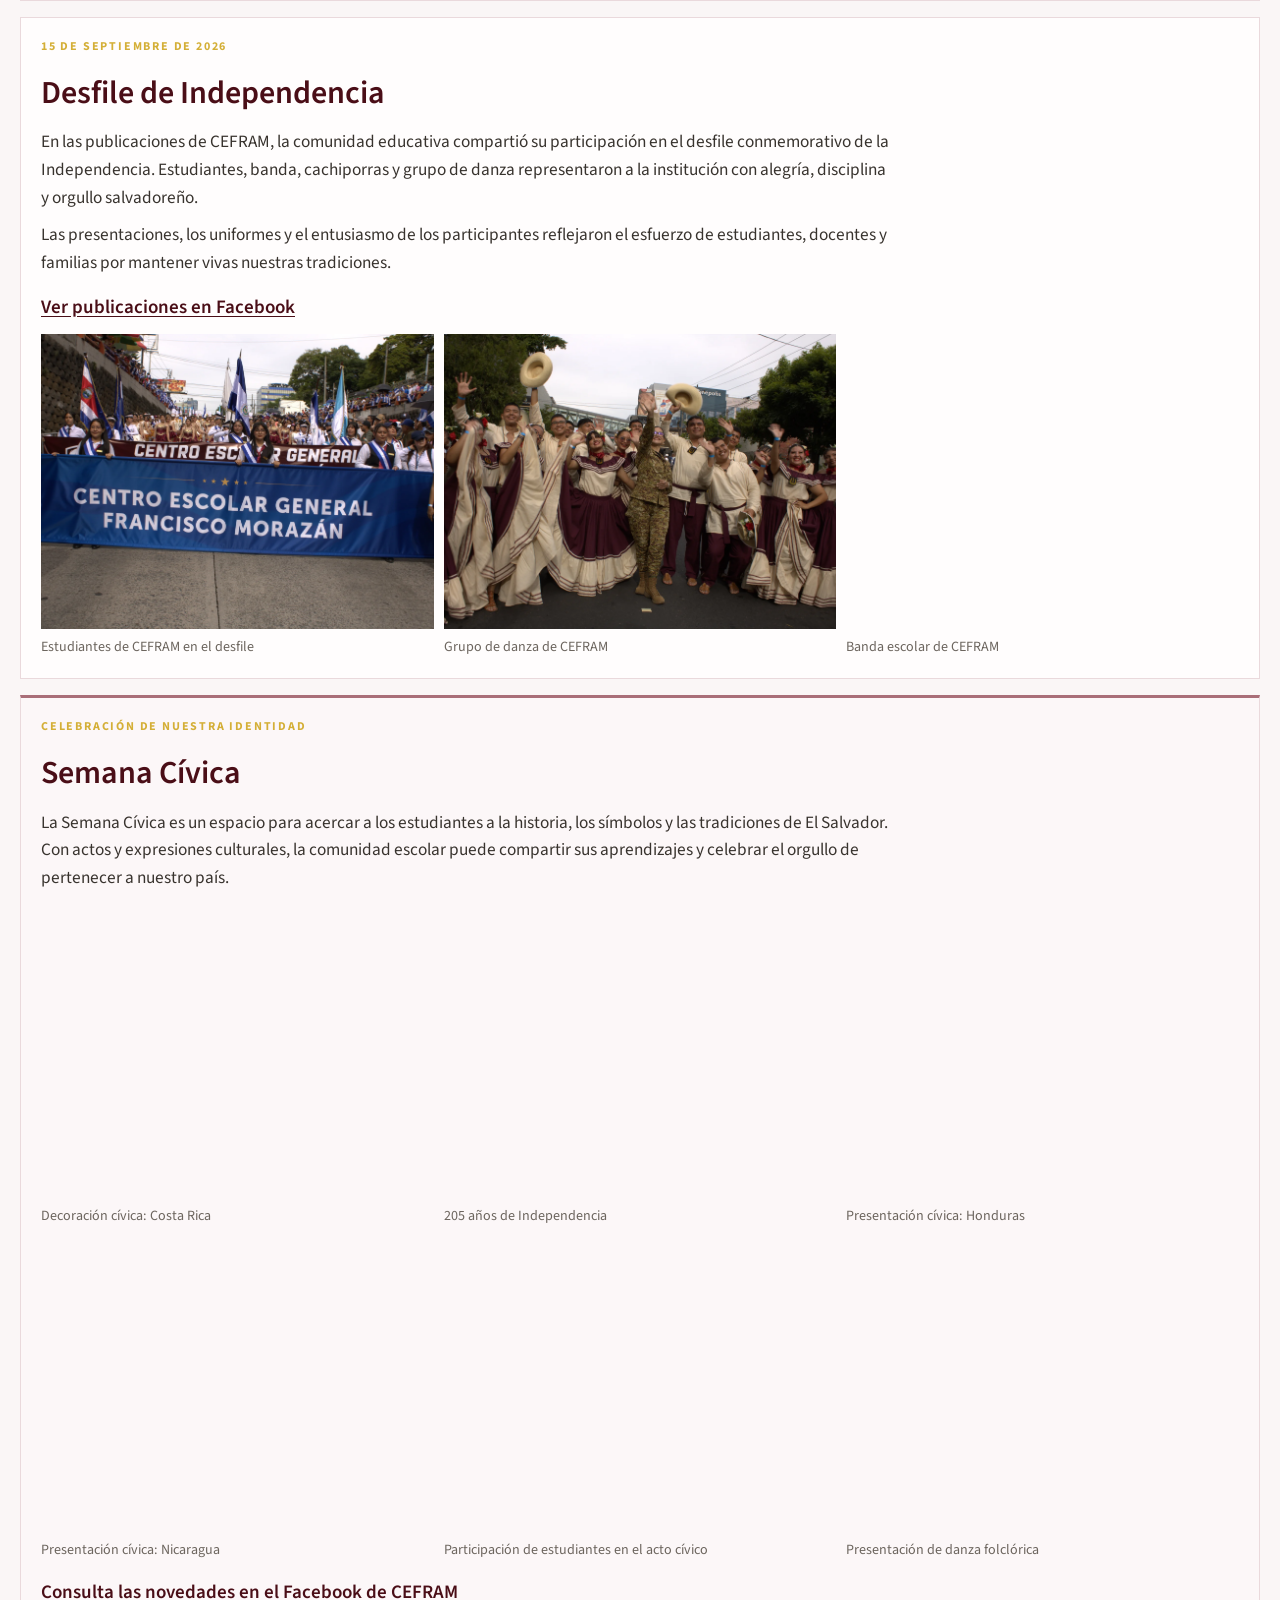
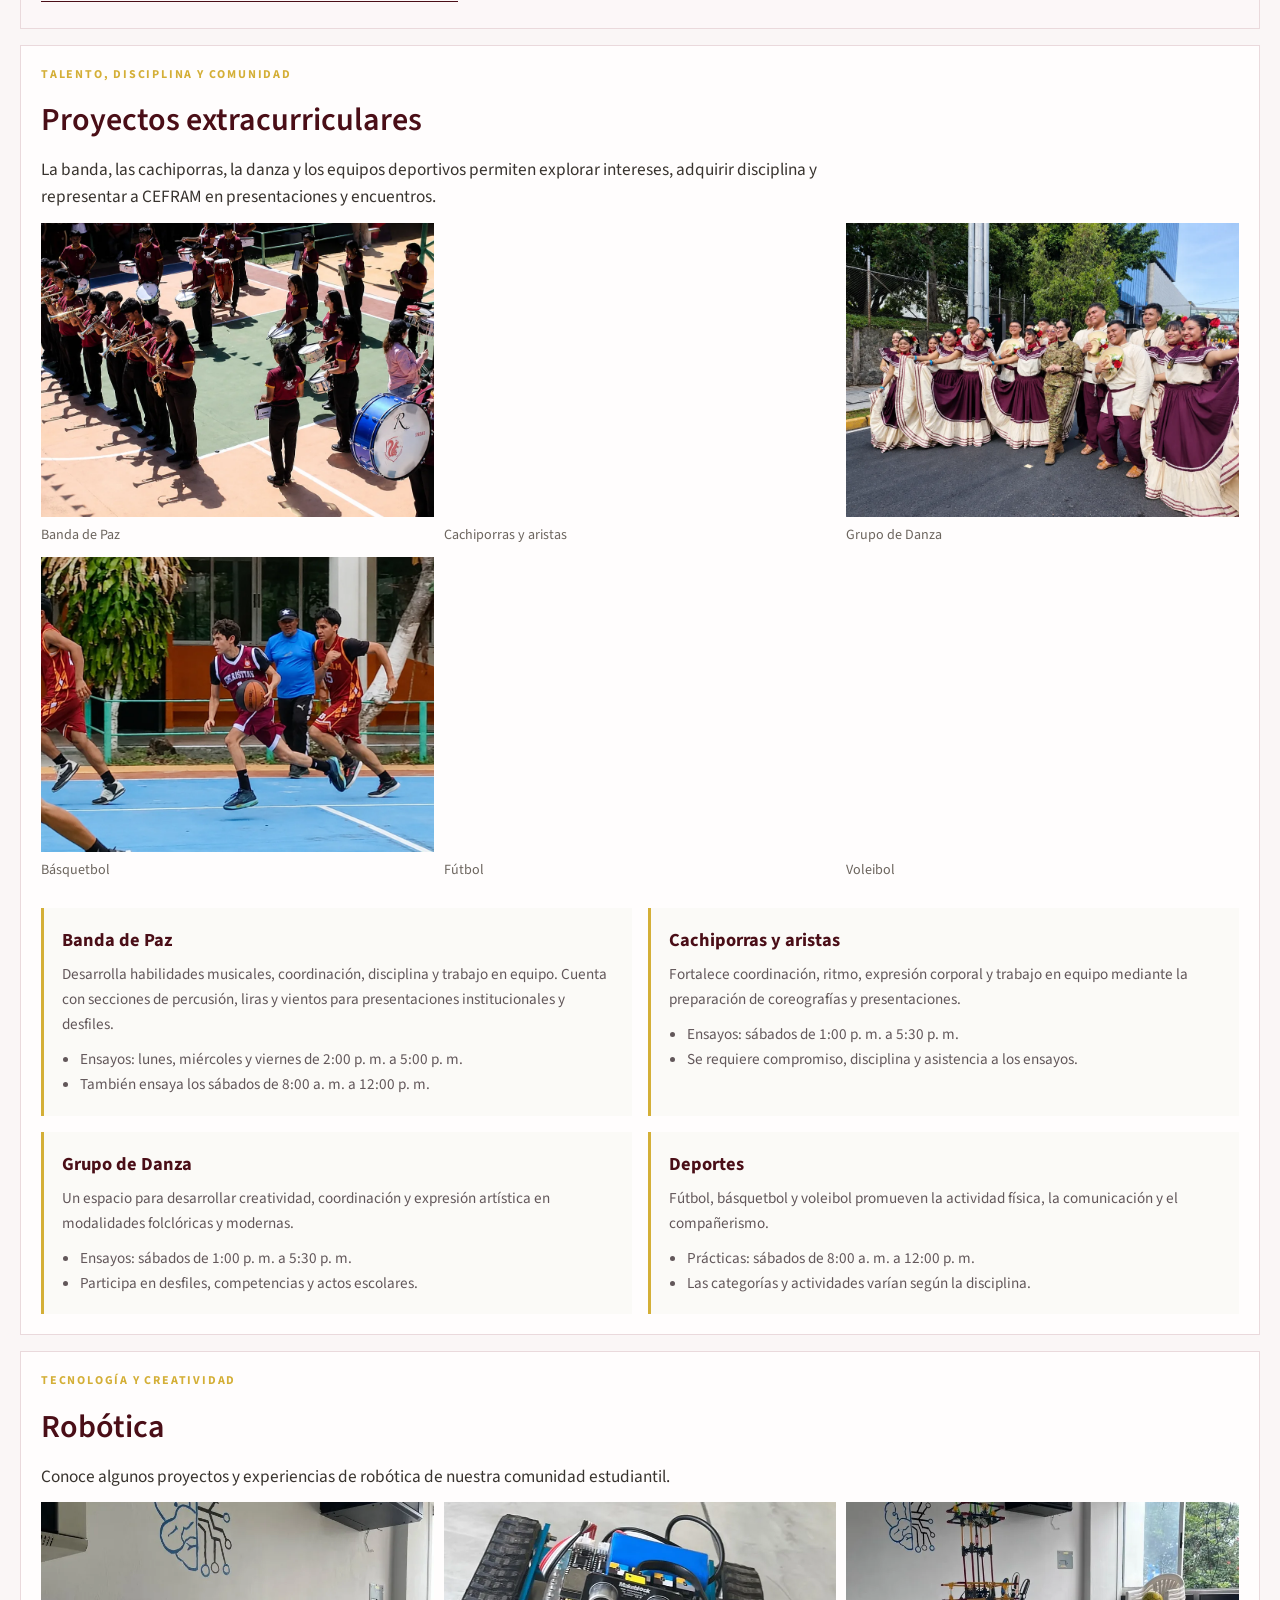
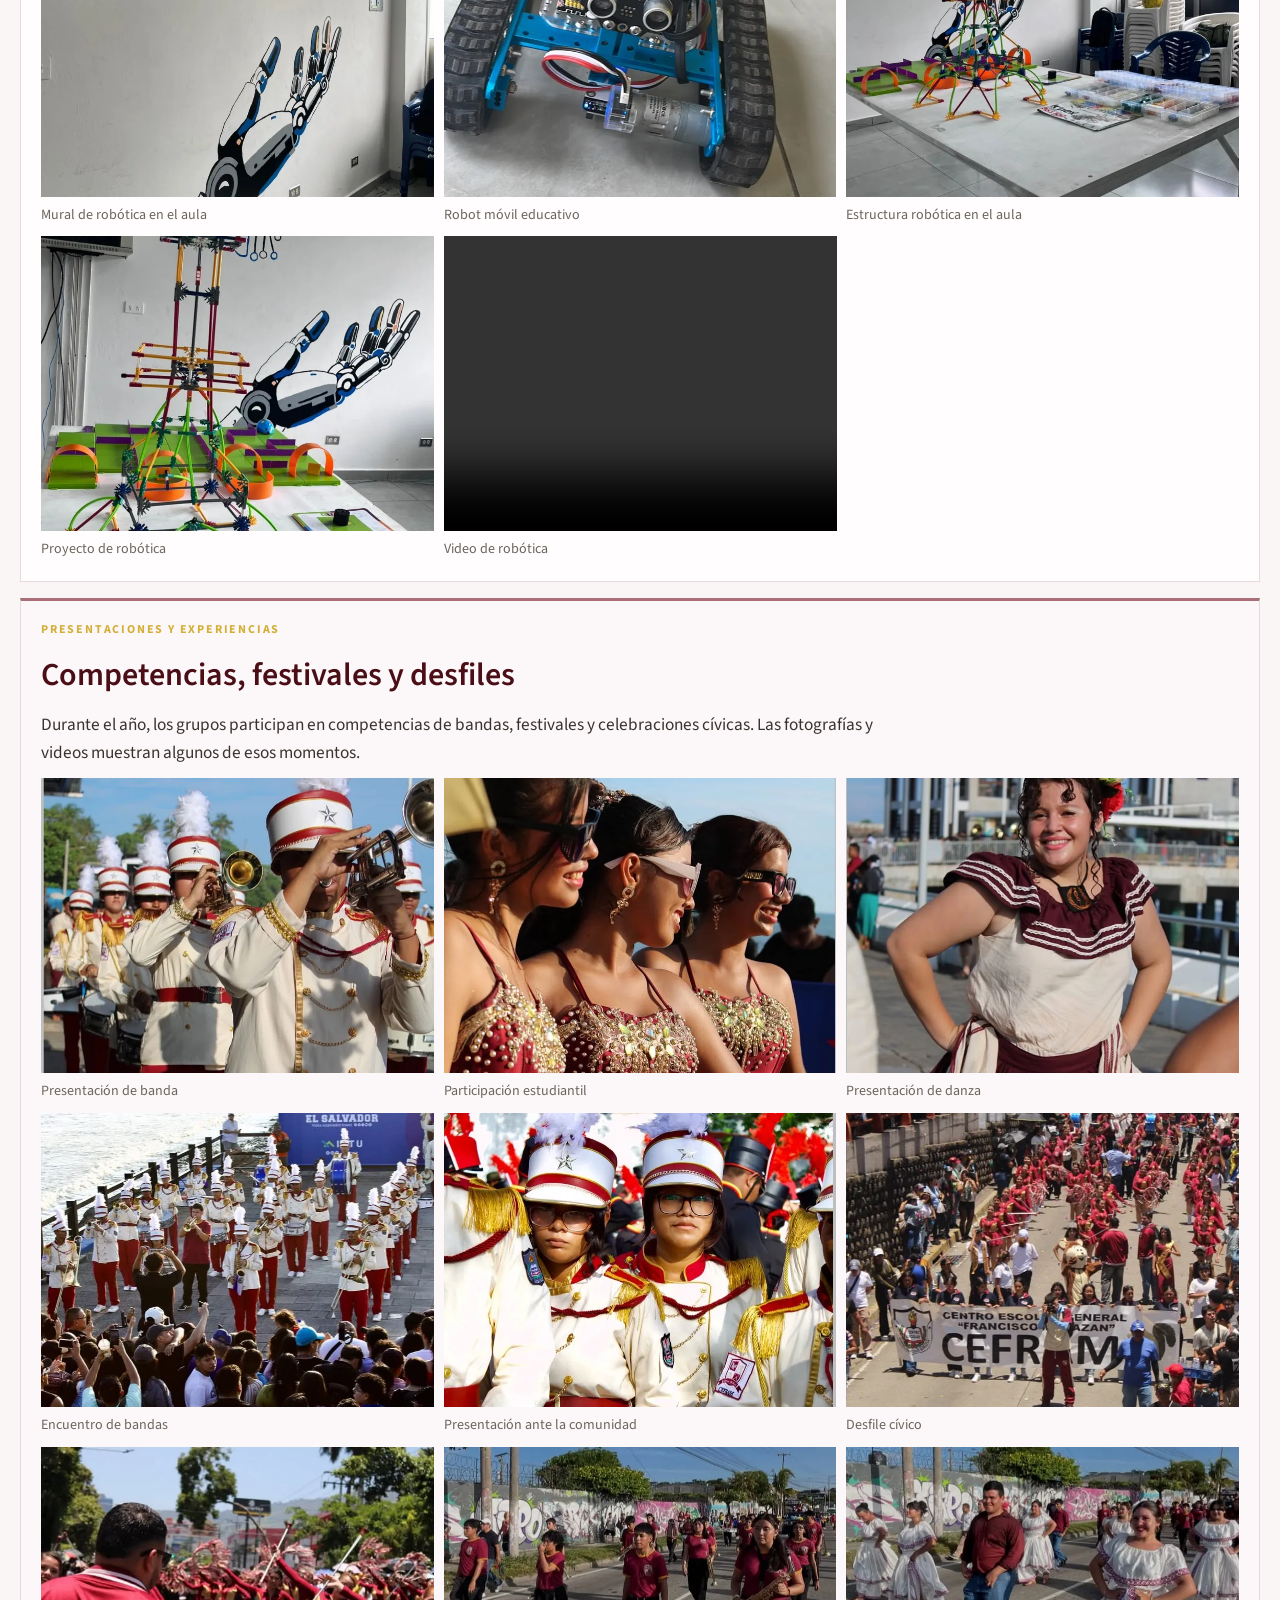
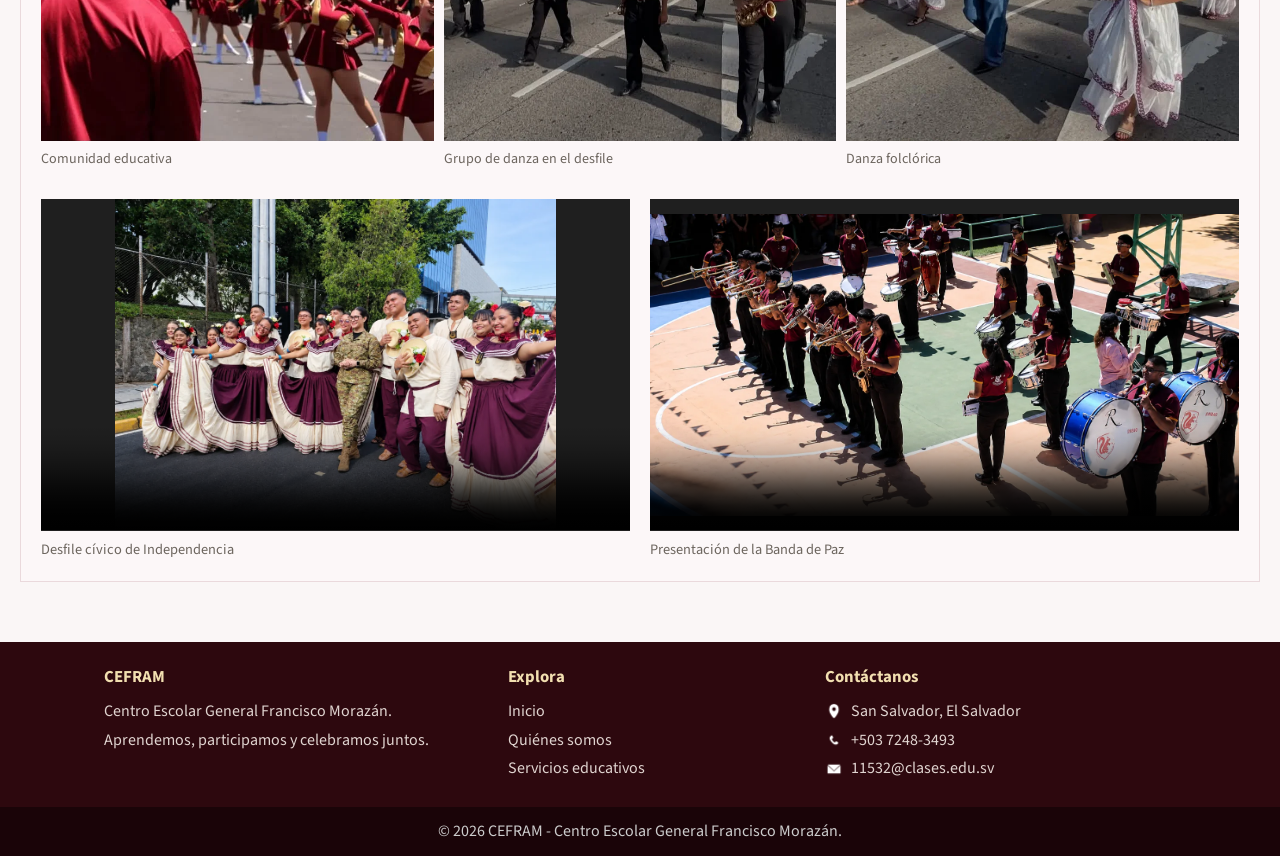
==== commit a3a0a0f0: "Simplify Facebook section to logo and link Replace the empty Facebook widget with the school logo an" ====
--- a/Actividades.html
+++ b/Actividades.html
@@ -71,21 +71,12 @@
     <section class="activity-section facebook-section" aria-labelledby=facebook-heading>
       <div class=activity-heading><span class=section-kicker>Síguenos</span>
         <h2 id=facebook-heading>Visita nuestra página de Facebook</h2>
-        <p>Sigue la página oficial de CEFRAM y visita Facebook para ver sus publicaciones y avisos.</p>
       </div>
       <div class=facebook-layout>
-        <div class=facebook-embed id=facebook-page-container>
-          <div id=fb-root></div>
-          <div class=fb-page data-href=https://www.facebook.com/100352288008403 data-tabs=timeline data-width=500 data-height=650 data-small-header=true data-adapt-container-width=true data-hide-cover=true data-show-facepile=false>
-            <blockquote cite=https://www.facebook.com/100352288008403 class=fb-xfbml-parse-ignore><a href="https://www.facebook.com/p/Centro-Escolar-General-Francisco-Morazan-100063652112825/?locale=es_LA">Centro Escolar General Francisco Morazán</a></blockquote>
-          </div>
-          <script>window.fbAsyncInit=function(){var container=document.getElementById('facebook-page-container');if(window.FB&&container)window.FB.XFBML.parse(container)};</script>
-          <script async defer crossorigin=anonymous src="https://connect.facebook.net/es_LA/sdk.js#xfbml=0&version=v18.0"></script>
-          <p>Si no aparece la vista previa, <a class=source-link href="https://www.facebook.com/p/Centro-Escolar-General-Francisco-Morazan-100063652112825/?locale=es_LA" rel="noopener noreferrer" target=_blank>abre la p&aacute;gina de CEFRAM en Facebook</a>.</p>
-        </div>
+        <a class=facebook-logo href="https://www.facebook.com/p/Centro-Escolar-General-Francisco-Morazan-100063652112825/?locale=es_LA" rel="noopener noreferrer" target=_blank aria-label="Visita la p&aacute;gina de CEFRAM en Facebook"><img alt="Logo del Centro Escolar General Francisco Moraz&aacute;n" decoding=async loading=lazy src=assets/img/logo2.webp></a>
         <aside class=facebook-aside><span class=section-kicker>Comunidad CEFRAM</span>
           <h3>Sigue nuestras novedades</h3>
-          <p>Visita la página para ver más publicaciones, actividades escolares y noticias de nuestra comunidad.</p><a href="https://www.facebook.com/p/Centro-Escolar-General-Francisco-Morazan-100063652112825/?locale=es_LA" rel="noopener noreferrer" target=_blank>Abrir Facebook de CEFRAM <span aria-hidden=true>↗</span></a>
+          <p>Visita nuestra p&aacute;gina de Facebook para conocer las novedades de la comunidad CEFRAM.</p><a href="https://www.facebook.com/p/Centro-Escolar-General-Francisco-Morazan-100063652112825/?locale=es_LA" rel="noopener noreferrer" target=_blank>Abrir Facebook de CEFRAM <span aria-hidden=true>&nearr;</span></a>
         </aside>
       </div>
     </section>
